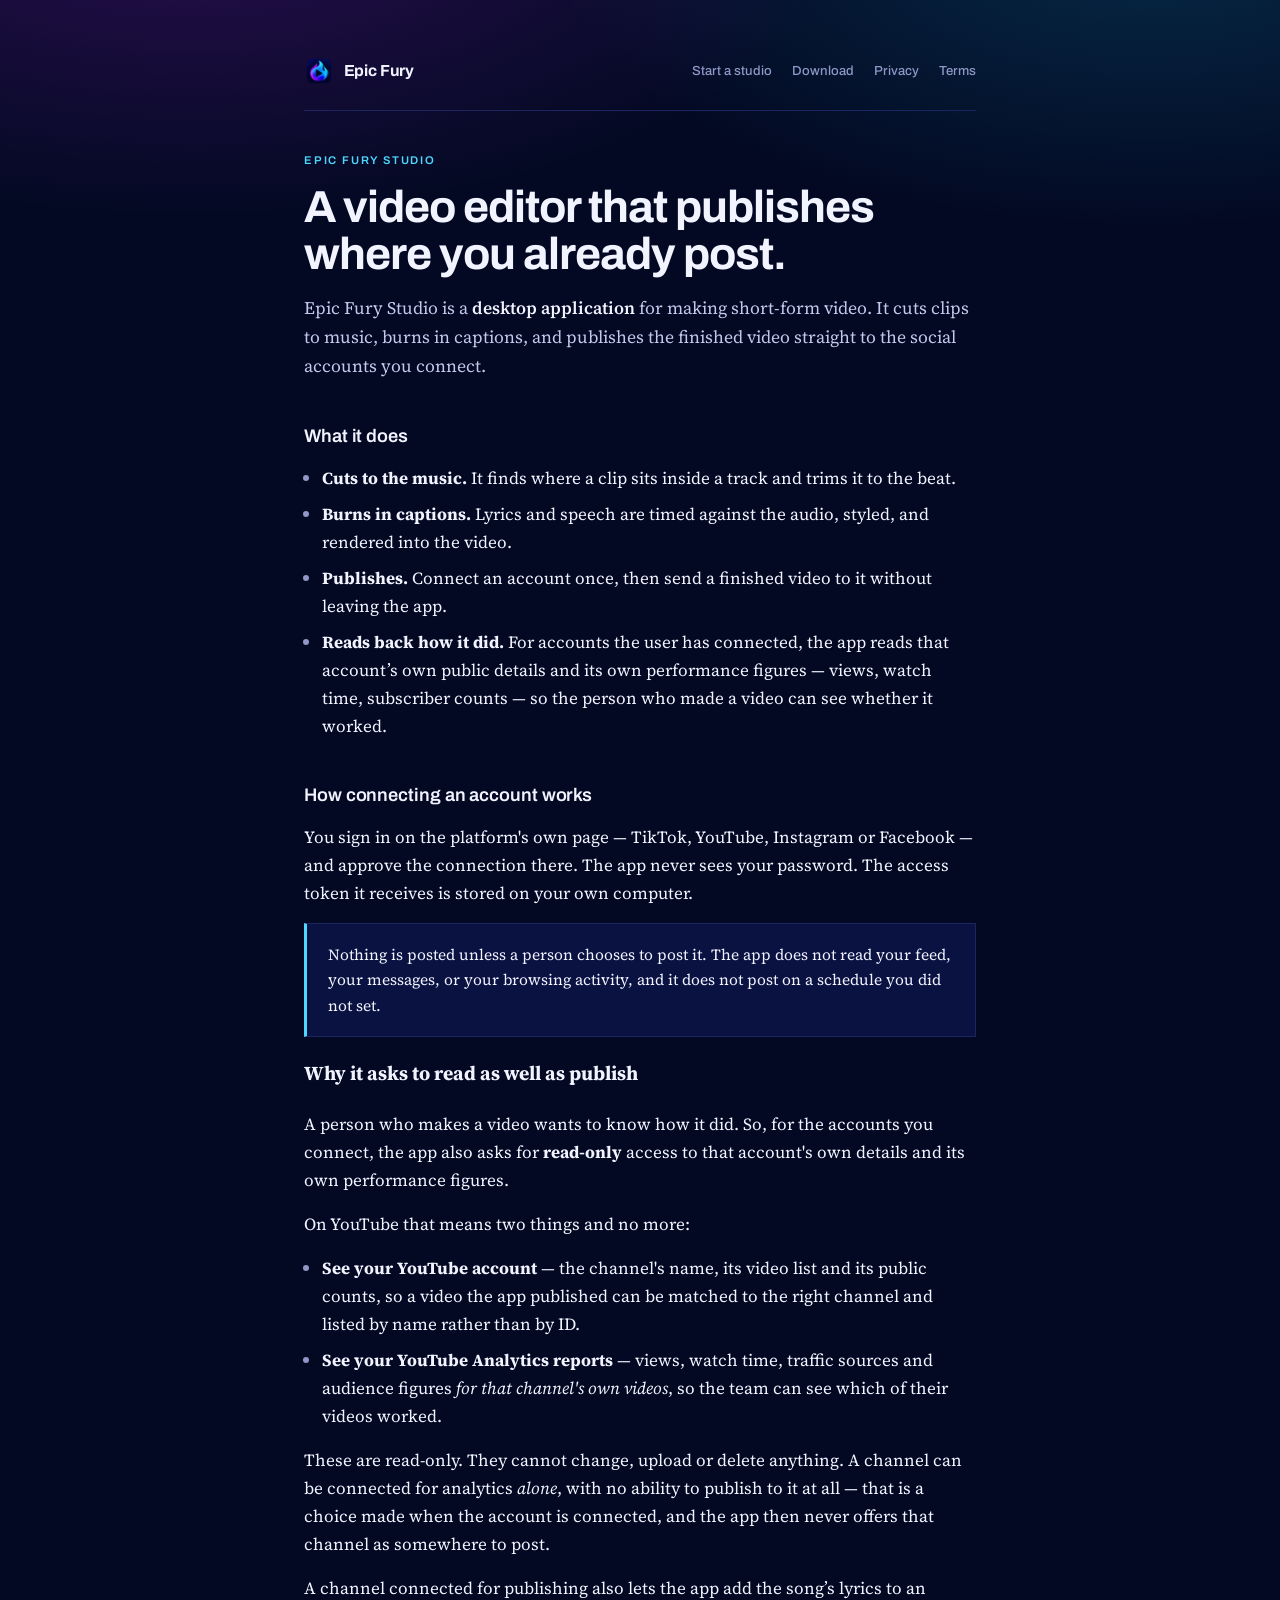
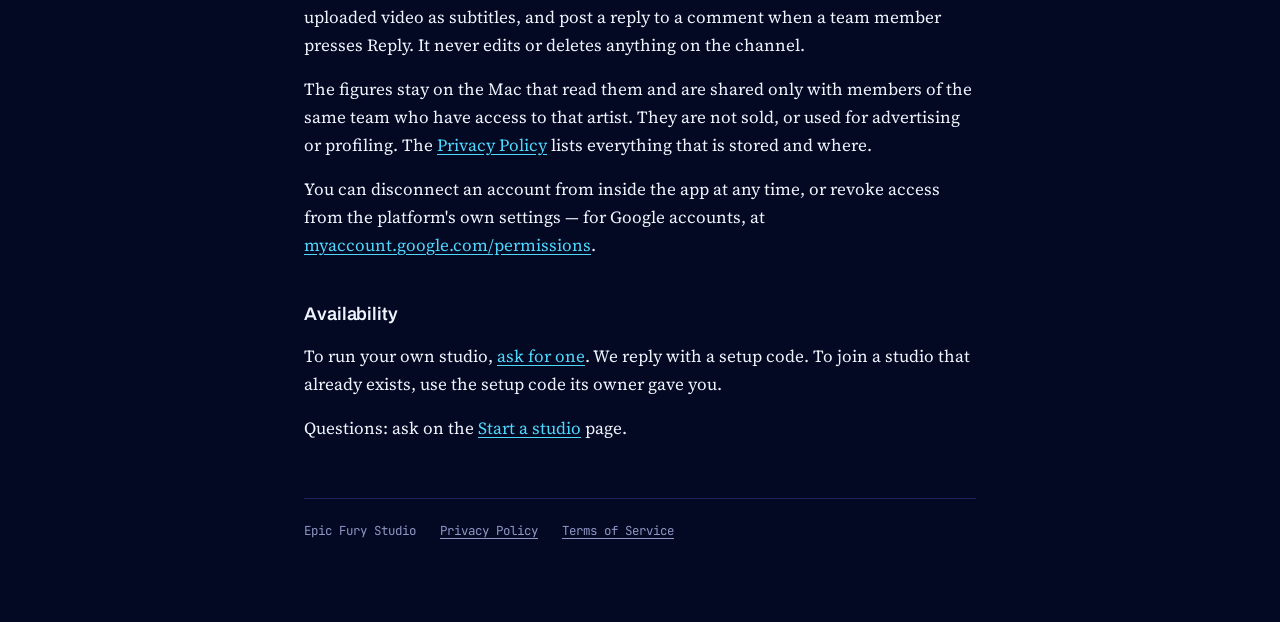
==== index.html @ 5c364dae "Merge remote-tracking branch 'origin/site-onestory' into yt-forcessl" ====
<!doctype html>
<html lang="en">
<head>
<meta charset="utf-8">
<meta name="viewport" content="width=device-width, initial-scale=1">
<title>Epic Fury Studio</title>
<meta name="description" content="A desktop video editor for short-form clips, with publishing to — and performance figures from — your own connected social accounts.">
<link rel="preconnect" href="https://fonts.googleapis.com">
<link rel="preconnect" href="https://fonts.gstatic.com" crossorigin>
<link rel="stylesheet" href="https://fonts.googleapis.com/css2?family=Archivo:wght@500;600;700&family=Source+Serif+4:opsz,wght@8..60,400;8..60,600&family=JetBrains+Mono:wght@400;500&display=swap">
<link rel="stylesheet" href="/site.css">
<link rel="icon" href="/icon.png">
</head>
<body>
<div class="wrap">

  <div class="topbar">
    <a class="mark" href="/">
      <img src="/icon-128.png" alt="">
      <b>Epic Fury</b>
    </a>
    <nav>
      <a href="/signup">Start a studio</a>
      <a href="/download">Download</a>
      <a href="/privacy">Privacy</a>
      <a href="/terms">Terms</a>
    </nav>
  </div>

  <p class="eyebrow">Epic Fury Studio</p>
  <h1>A video editor that publishes where you already post.</h1>
  <p class="lede">Epic Fury Studio is a <strong>desktop application</strong> for making short-form video. It cuts clips to music, burns in captions, and publishes the finished video straight to the social accounts you connect.</p>

  <section>
    <h2>What it does</h2>
    <ul>
      <li><strong>Cuts to the music.</strong> It finds where a clip sits inside a track and trims it to the beat.</li>
      <li><strong>Burns in captions.</strong> Lyrics and speech are timed against the audio, styled, and rendered into the video.</li>
      <li><strong>Publishes.</strong> Connect an account once, then send a finished video to it without leaving the app.</li>
      <li><strong>Reads back how it did.</strong> For accounts the user has connected, the app reads that account&rsquo;s own public details and its own performance figures — views, watch time, subscriber counts — so the person who made a video can see whether it worked.</li>
    </ul>
  </section>

  <section>
    <h2>How connecting an account works</h2>
    <p>You sign in on the platform's own page — TikTok, YouTube, Instagram or Facebook — and approve the connection there. The app never sees your password. The access token it receives is stored on your own computer.</p>
    <div class="callout">
      <p>Nothing is posted unless a person chooses to post it. The app does not read your feed, your messages, or your browsing activity, and it does not post on a schedule you did not set.</p>
    </div>

    <h3>Why it asks to read as well as publish</h3>
    <p>A person who makes a video wants to know how it did. So, for the accounts you connect, the app also asks for <strong>read-only</strong> access to that account's own details and its own performance figures.</p>
    <p>On YouTube that means two things and no more:</p>
    <ul>
      <li><strong>See your YouTube account</strong> — the channel's name, its video list and its public counts, so a video the app published can be matched to the right channel and listed by name rather than by ID.</li>
      <li><strong>See your YouTube Analytics reports</strong> — views, watch time, traffic sources and audience figures <em>for that channel's own videos</em>, so the team can see which of their videos worked.</li>
    </ul>
    <p>These are read-only. They cannot change, upload or delete anything. A channel can be connected for analytics <em>alone</em>, with no ability to publish to it at all — that is a choice made when the account is connected, and the app then never offers that channel as somewhere to post.</p>
    <p>A channel connected for publishing also lets the app add the song&rsquo;s lyrics to an uploaded video as subtitles, and post a reply to a comment when a team member presses Reply. It never edits or deletes anything on the channel.</p>
    <p>The figures stay on the Mac that read them and are shared only with members of the same team who have access to that artist. They are not sold, or used for advertising or profiling. The <a href="/privacy">Privacy Policy</a> lists everything that is stored and where.</p>

    <p>You can disconnect an account from inside the app at any time, or revoke access from the platform's own settings — for Google accounts, at <a href="https://myaccount.google.com/permissions">myaccount.google.com/permissions</a>.</p>
  </section>

  <section>
    <h2>Availability</h2>
    <p>To run your own studio, <a href="/signup">ask for one</a>. We reply with a setup code. To join a studio that already exists, use the setup code its owner gave you.</p>
    <p>Questions: ask on the <a href="/signup#ask">Start a studio</a> page.</p>
  </section>

  <footer>
    <span>Epic Fury Studio</span>
    <a href="/privacy">Privacy Policy</a>
    <a href="/terms">Terms of Service</a>
  </footer>

</div>
</body>
</html>
---- site.css ----
:root {
  /* Epic Fury Studio: the flame icon's navy, with its magenta -> violet ->
     cyan glow as the one accent. One theme: the brand is a dark one. */
  color-scheme: dark;
  --ink:      #f1f3ff;
  --ink-soft: #c3c9ec;
  --slate:    #8f97c6;
  --rule:     #1c2560;
  --paper:    #030923;
  --card:     #0a1242;
  --blue:     #4fd8fd;          /* links and small accents: the flame's cyan */
  --blue-dim: #101a52;
  --magenta:  #c026fb;
  --violet:   #5b0cfb;
  --cyan:     #18d3fc;
  --fury:     linear-gradient(100deg, #c026fb 0%, #6a12fb 38%, #2a4ff6 68%, #18b8fc 100%);
  --display: "Archivo", "Helvetica Neue", Arial, sans-serif;
  --body: "Source Serif 4", Georgia, "Times New Roman", serif;
  --mono: "JetBrains Mono", ui-monospace, "SF Mono", Menlo, monospace;
}

* { box-sizing: border-box; }
html { -webkit-text-size-adjust: 100%; }
body {
  margin: 0;
  background:
    radial-gradient(60rem 28rem at 15% -6rem, rgba(192, 38, 251, .20), transparent 70%),
    radial-gradient(54rem 26rem at 90% -4rem, rgba(24, 211, 252, .16), transparent 70%),
    var(--paper);
  background-repeat: no-repeat;
  color: var(--ink);
  font-family: var(--body);
  font-size: 17px;
  line-height: 1.65;
  -webkit-font-smoothing: antialiased;
}

.wrap {
  max-width: 46rem;
  margin: 0 auto;
  padding: clamp(2rem, 5vw, 3.5rem) clamp(1.25rem, 5vw, 2rem) 5rem;
}

/* ---- site chrome ---- */
.topbar {
  display: flex;
  align-items: center;
  gap: .75rem;
  padding-bottom: 1.5rem;
  margin-bottom: 2.5rem;
  border-bottom: 1px solid var(--rule);
  flex-wrap: wrap;
}
.mark { display: flex; align-items: center; gap: .6rem; text-decoration: none; color: var(--ink); }
.mark img { display: block; width: 30px; height: 30px; }
.mark b {
  font-family: var(--display);
  font-weight: 700;
  font-size: 1rem;
  letter-spacing: -.01em;
}
.topbar nav { margin-left: auto; display: flex; gap: 1.25rem; }
.topbar nav a {
  font-family: var(--display);
  font-size: .82rem;
  font-weight: 500;
  color: var(--slate);
  text-decoration: none;
}
.topbar nav a:hover, .topbar nav a[aria-current="page"] { color: var(--blue); }

/* ---- headings ---- */
.eyebrow {
  font-family: var(--display);
  font-size: .7rem;
  font-weight: 600;
  letter-spacing: .16em;
  text-transform: uppercase;
  color: var(--blue);
  margin: 0 0 .9rem;
}
h1 {
  font-family: var(--display);
  font-weight: 700;
  font-size: clamp(1.9rem, 5.5vw, 2.8rem);
  line-height: 1.05;
  letter-spacing: -.022em;
  text-wrap: balance;
  margin: 0 0 1rem;
}
.meta {
  font-family: var(--mono);
  font-size: .78rem;
  color: var(--slate);
  display: flex;
  flex-wrap: wrap;
  gap: .4rem 1.5rem;
  margin: 0;
}
.lede { font-size: 1.1rem; color: var(--ink-soft); margin: 0 0 2.5rem; }
.lede strong { color: var(--ink); font-weight: 600; }

.doc-head { border-bottom: 2px solid var(--rule); padding-bottom: 1.6rem; margin-bottom: 2.5rem; }

section { margin-bottom: 2.5rem; }
h2 {
  font-family: var(--display);
  font-weight: 600;
  font-size: 1.14rem;
  letter-spacing: -.005em;
  margin: 0 0 .8rem;
  display: flex;
  gap: .75rem;
  align-items: baseline;
}
h2 .num { font-family: var(--mono); font-size: .8rem; font-weight: 500; color: var(--blue); flex: none; }
p { margin: 0 0 1rem; }
p:last-child { margin-bottom: 0; }
ul { margin: 0 0 1rem; padding-left: 1.1rem; }
li { margin-bottom: .5rem; }
li::marker { color: var(--slate); }
a { color: var(--blue); text-underline-offset: 3px; }
a:focus-visible { outline: 2px solid var(--blue); outline-offset: 3px; border-radius: 2px; }

.callout {
  background: var(--card);
  border: 1px solid var(--rule);
  border-left: 3px solid var(--blue);
  padding: 1.1rem 1.3rem;
  margin: 0 0 1rem;
  font-size: .97rem;
}
.callout p:last-child { margin-bottom: 0; }

.tablewrap { overflow-x: auto; margin: 0 0 1rem; border: 1px solid var(--rule); background: var(--card); }
table { border-collapse: collapse; width: 100%; min-width: 33rem; font-size: .9rem; }
th, td { text-align: left; padding: .7rem .9rem; border-bottom: 1px solid var(--rule); vertical-align: top; }
th {
  font-family: var(--display);
  font-weight: 600;
  font-size: .72rem;
  letter-spacing: .09em;
  text-transform: uppercase;
  color: var(--slate);
  white-space: nowrap;
}
tr:last-child td { border-bottom: none; }
td:first-child { font-family: var(--mono); font-size: .82rem; white-space: nowrap; color: var(--ink-soft); }

footer {
  margin-top: 3.5rem;
  padding-top: 1.4rem;
  border-top: 1px solid var(--rule);
  font-family: var(--mono);
  font-size: .78rem;
  color: var(--slate);
  display: flex;
  flex-wrap: wrap;
  gap: .5rem 1.5rem;
}
footer a { color: var(--slate); }
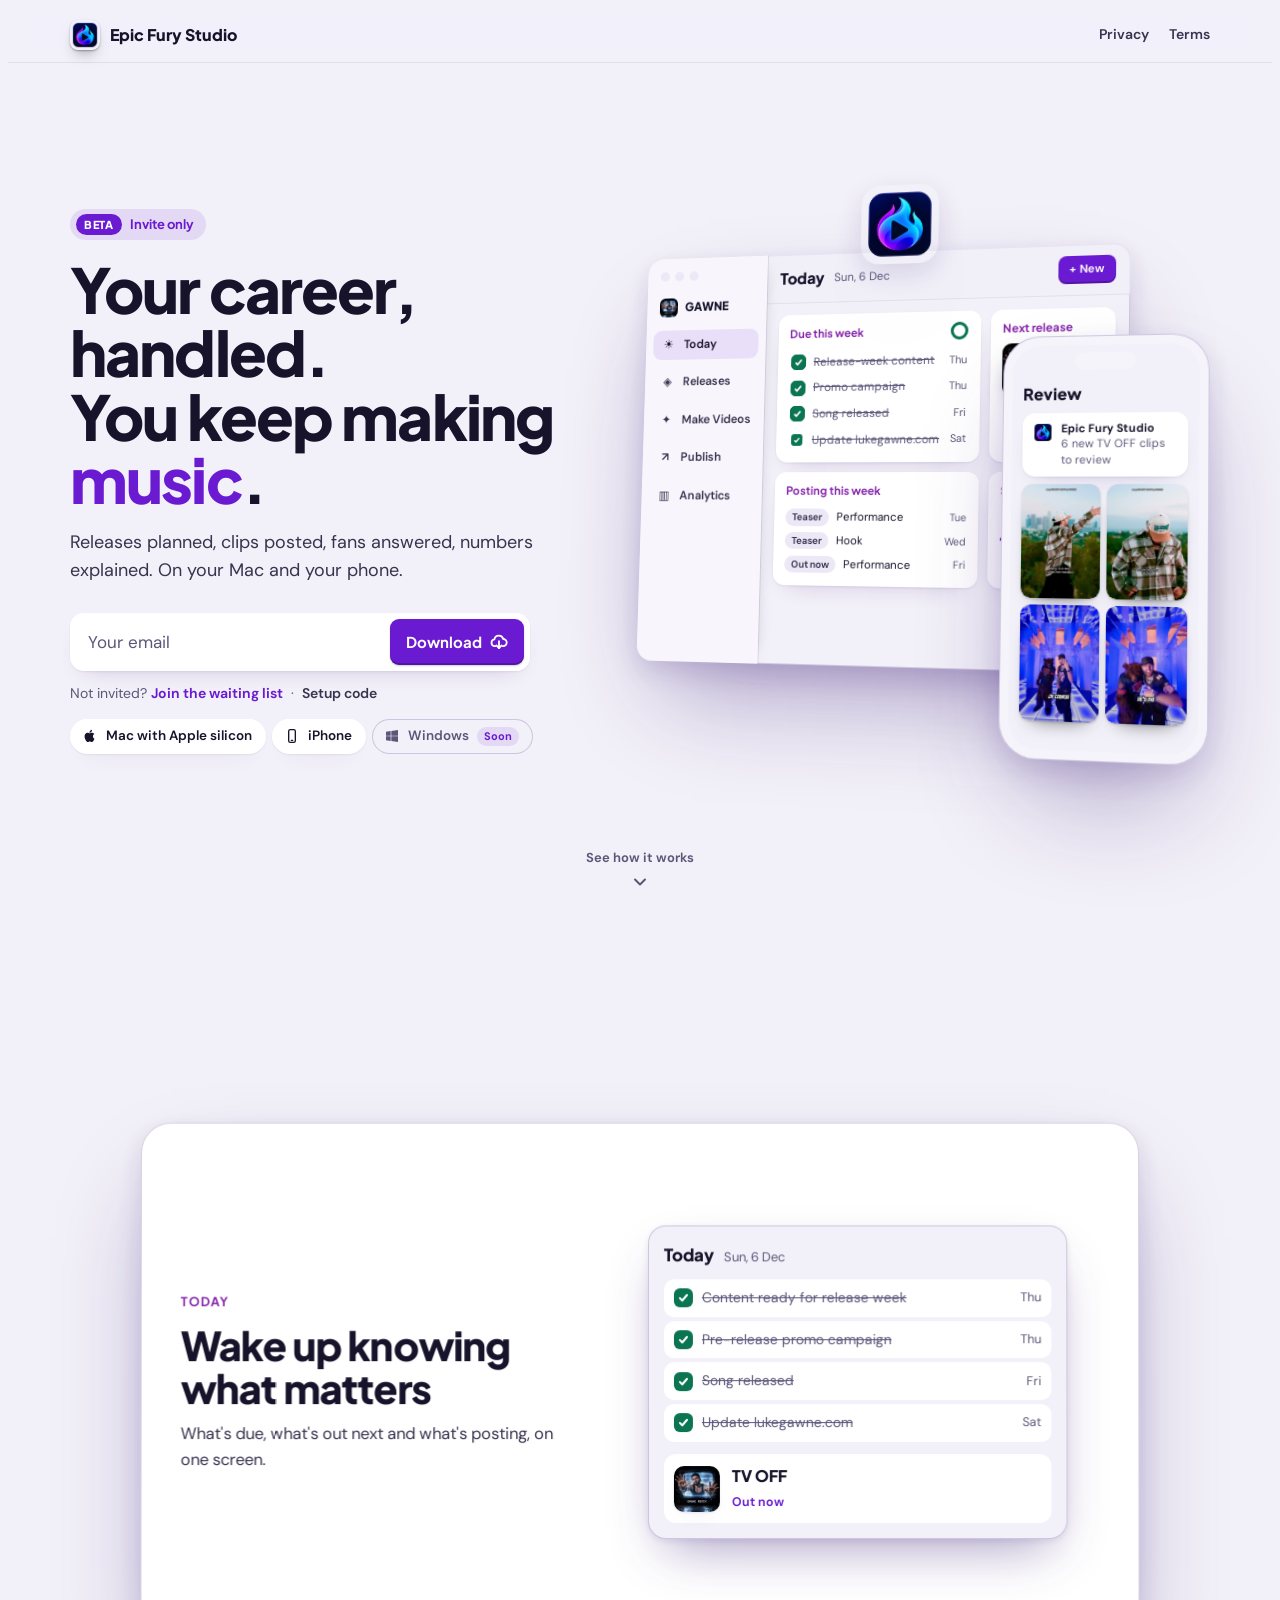
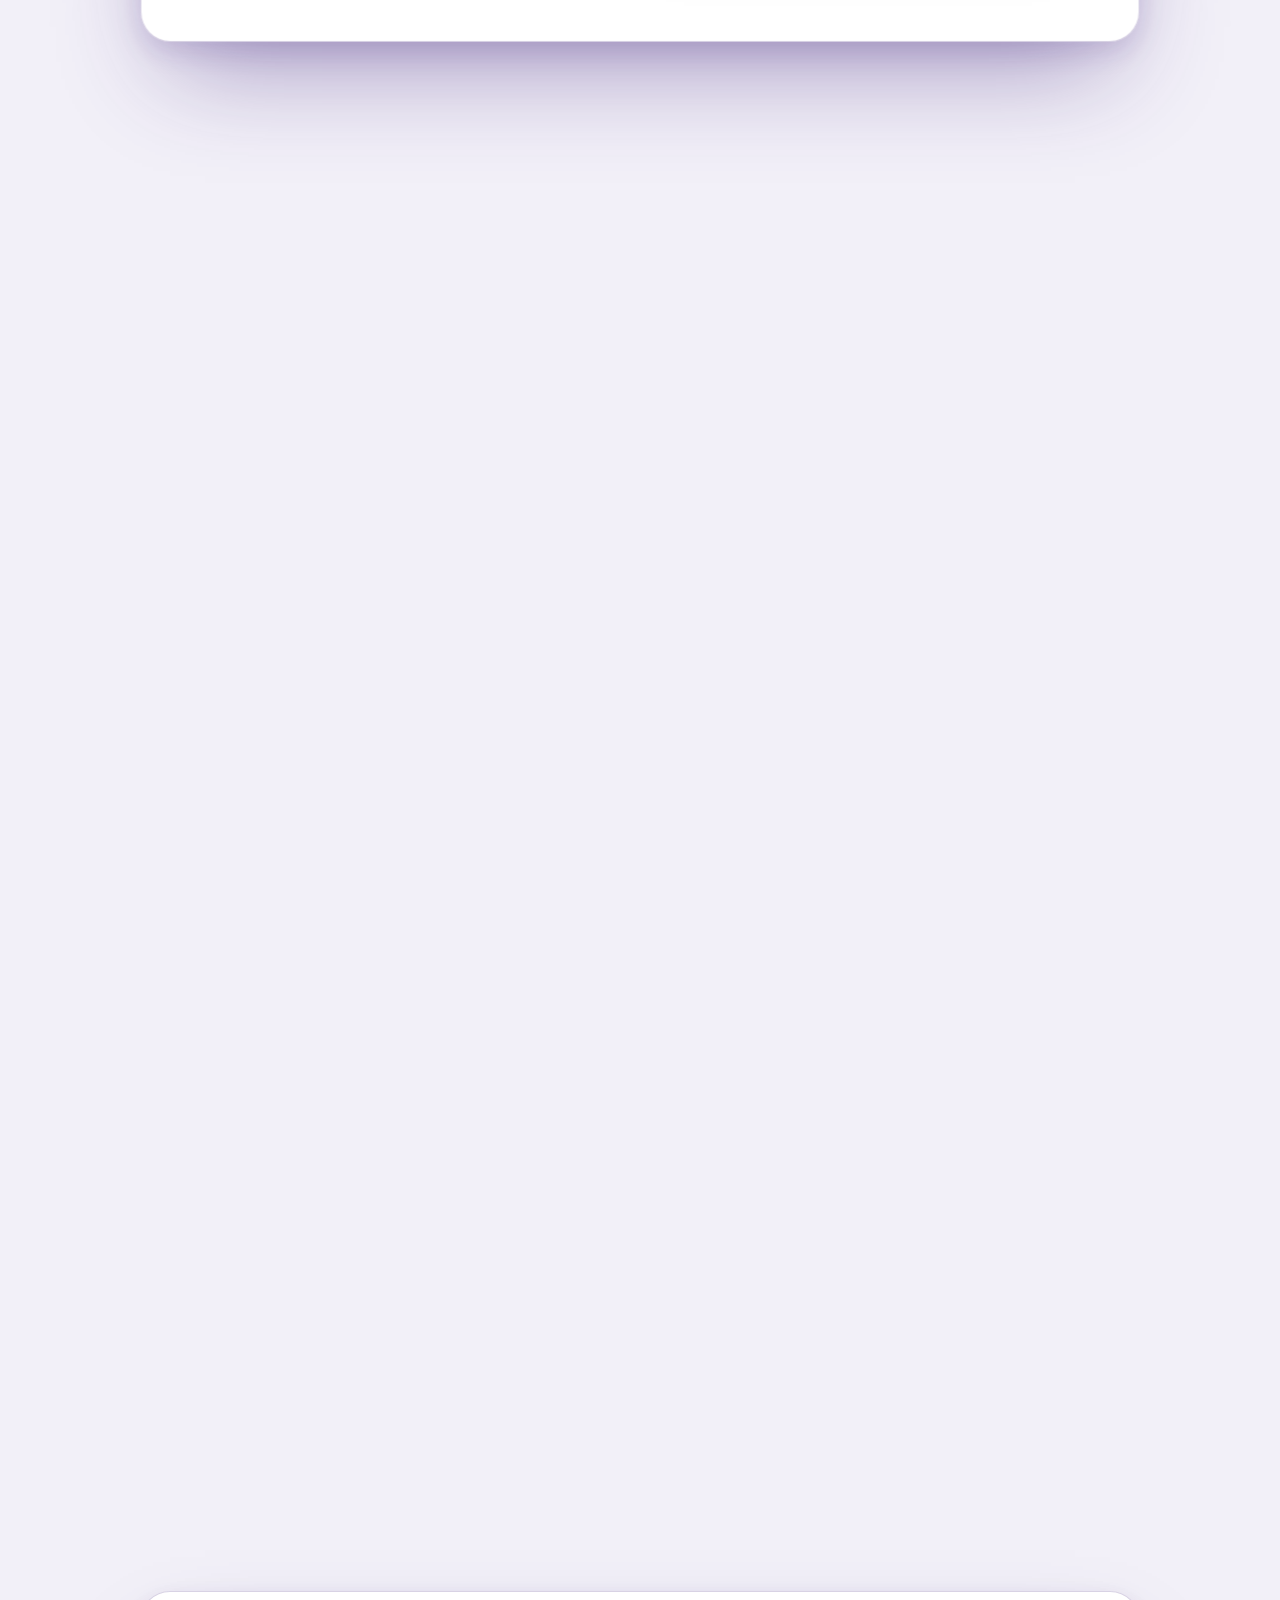
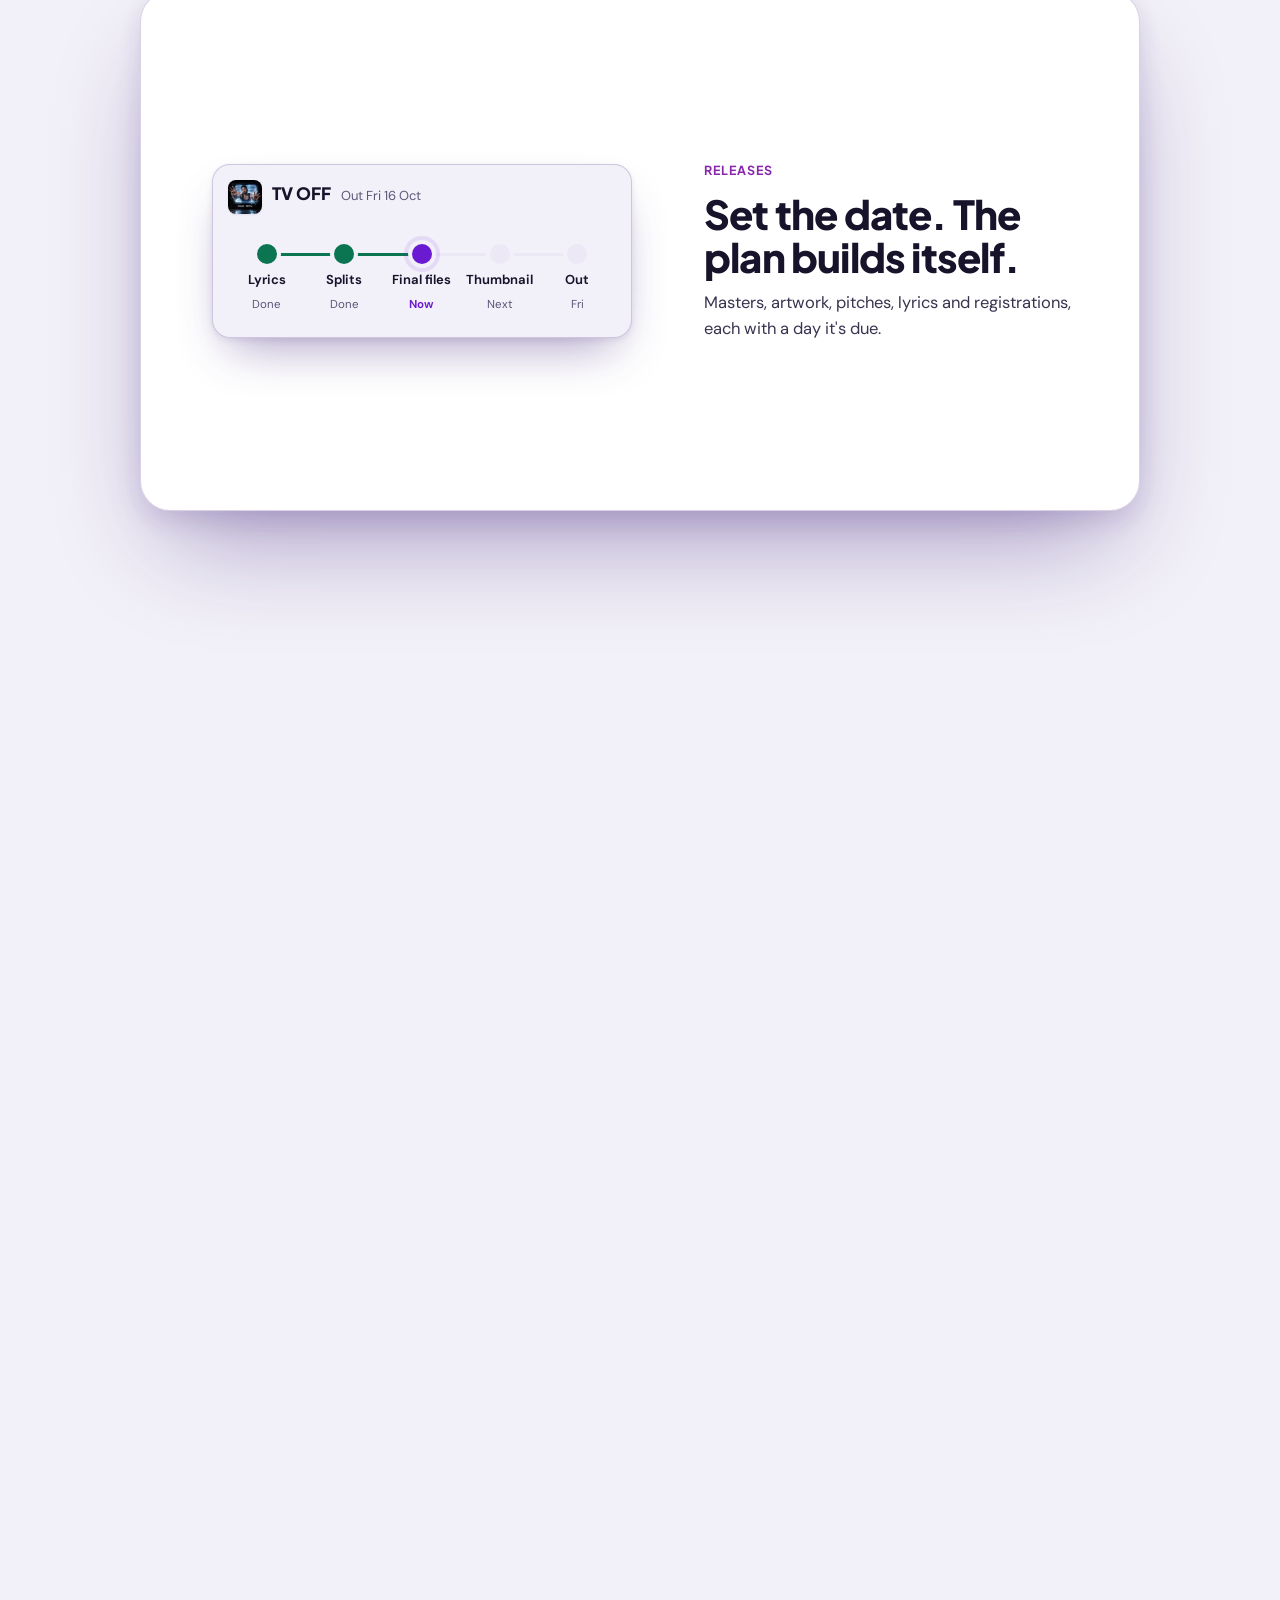
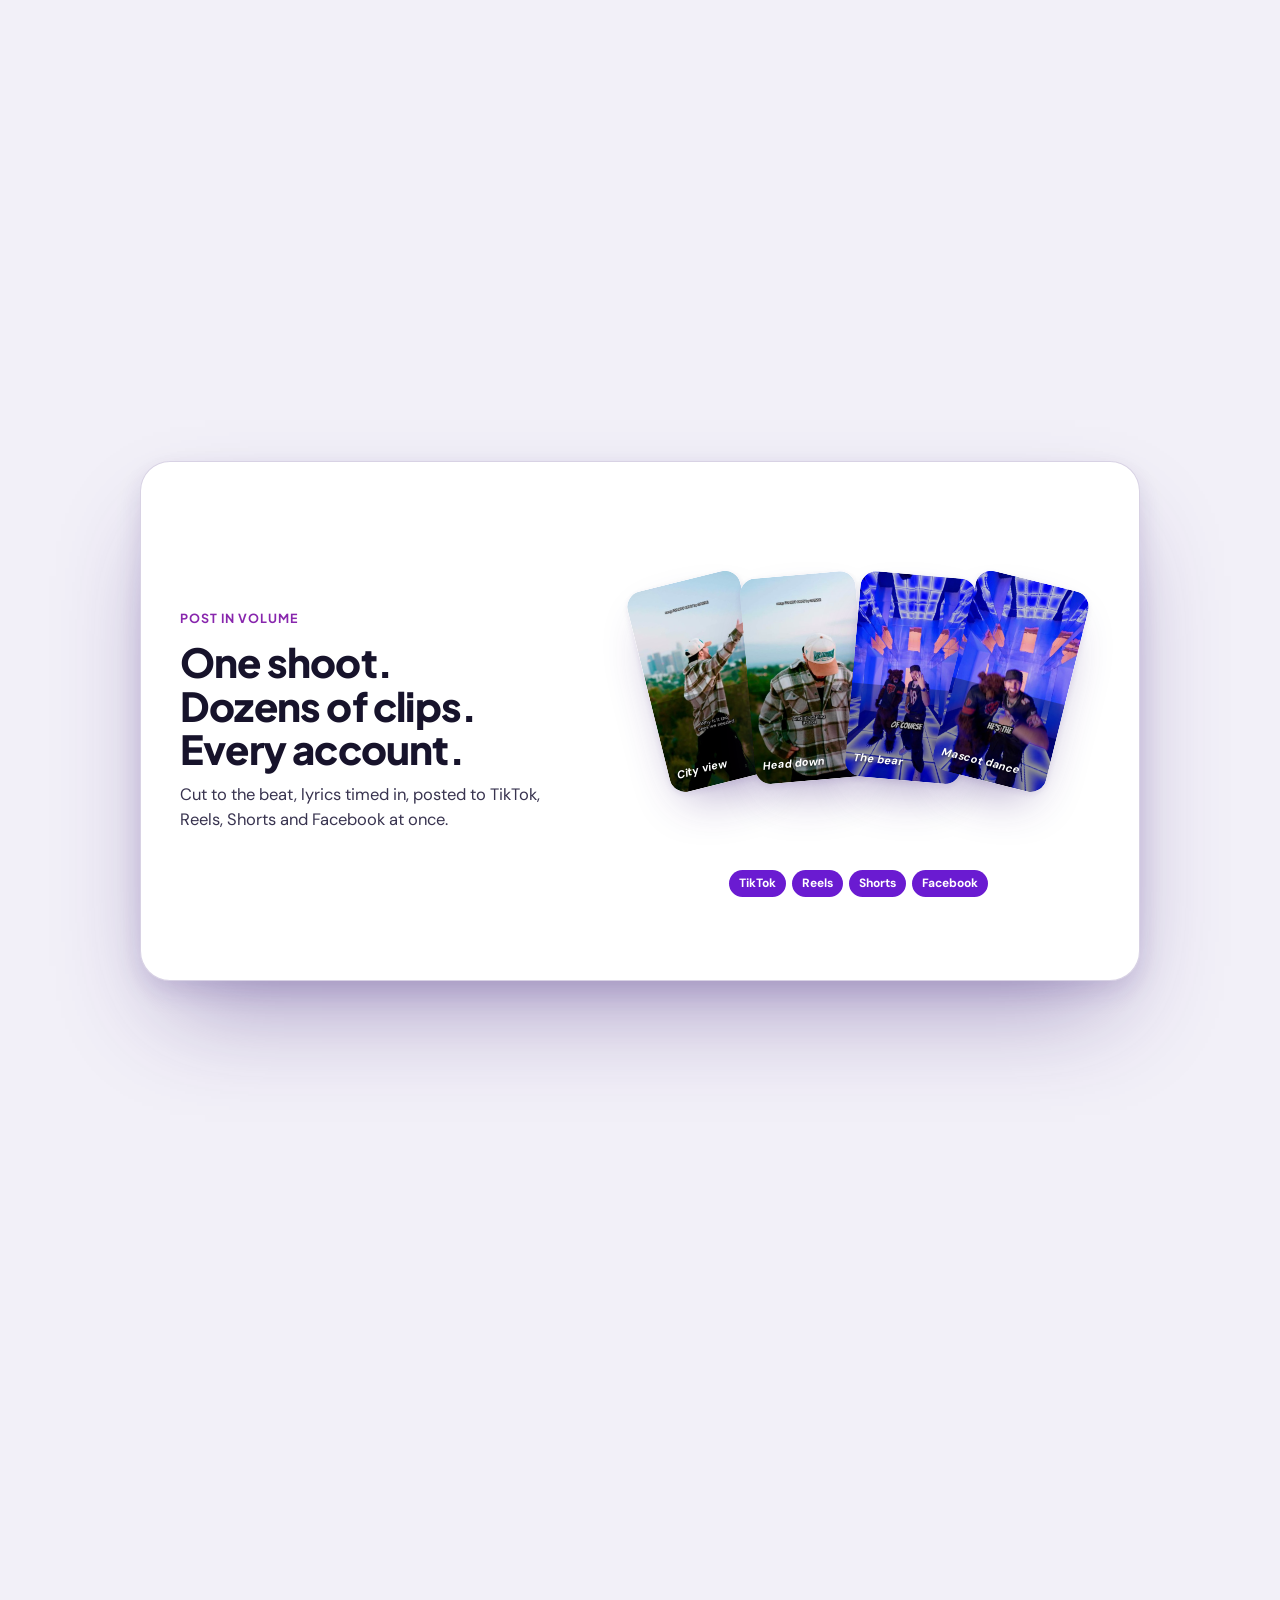
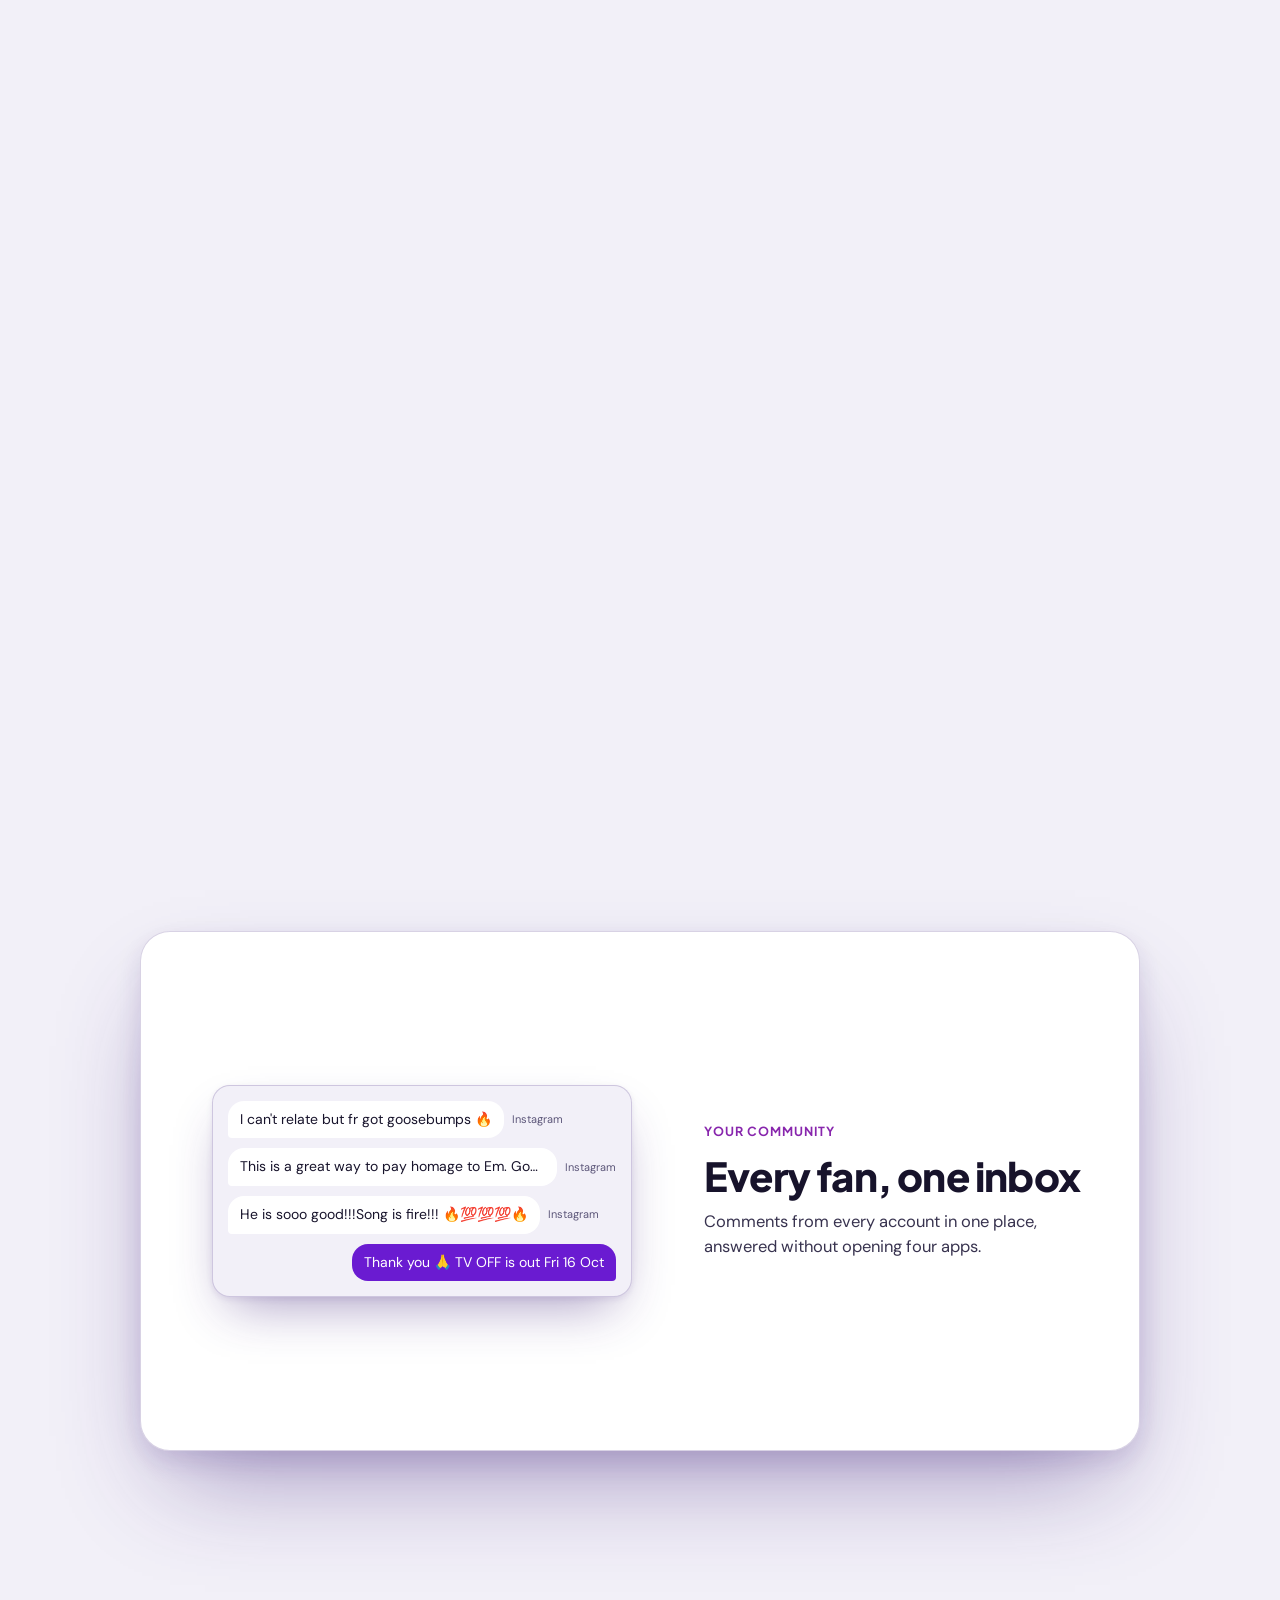
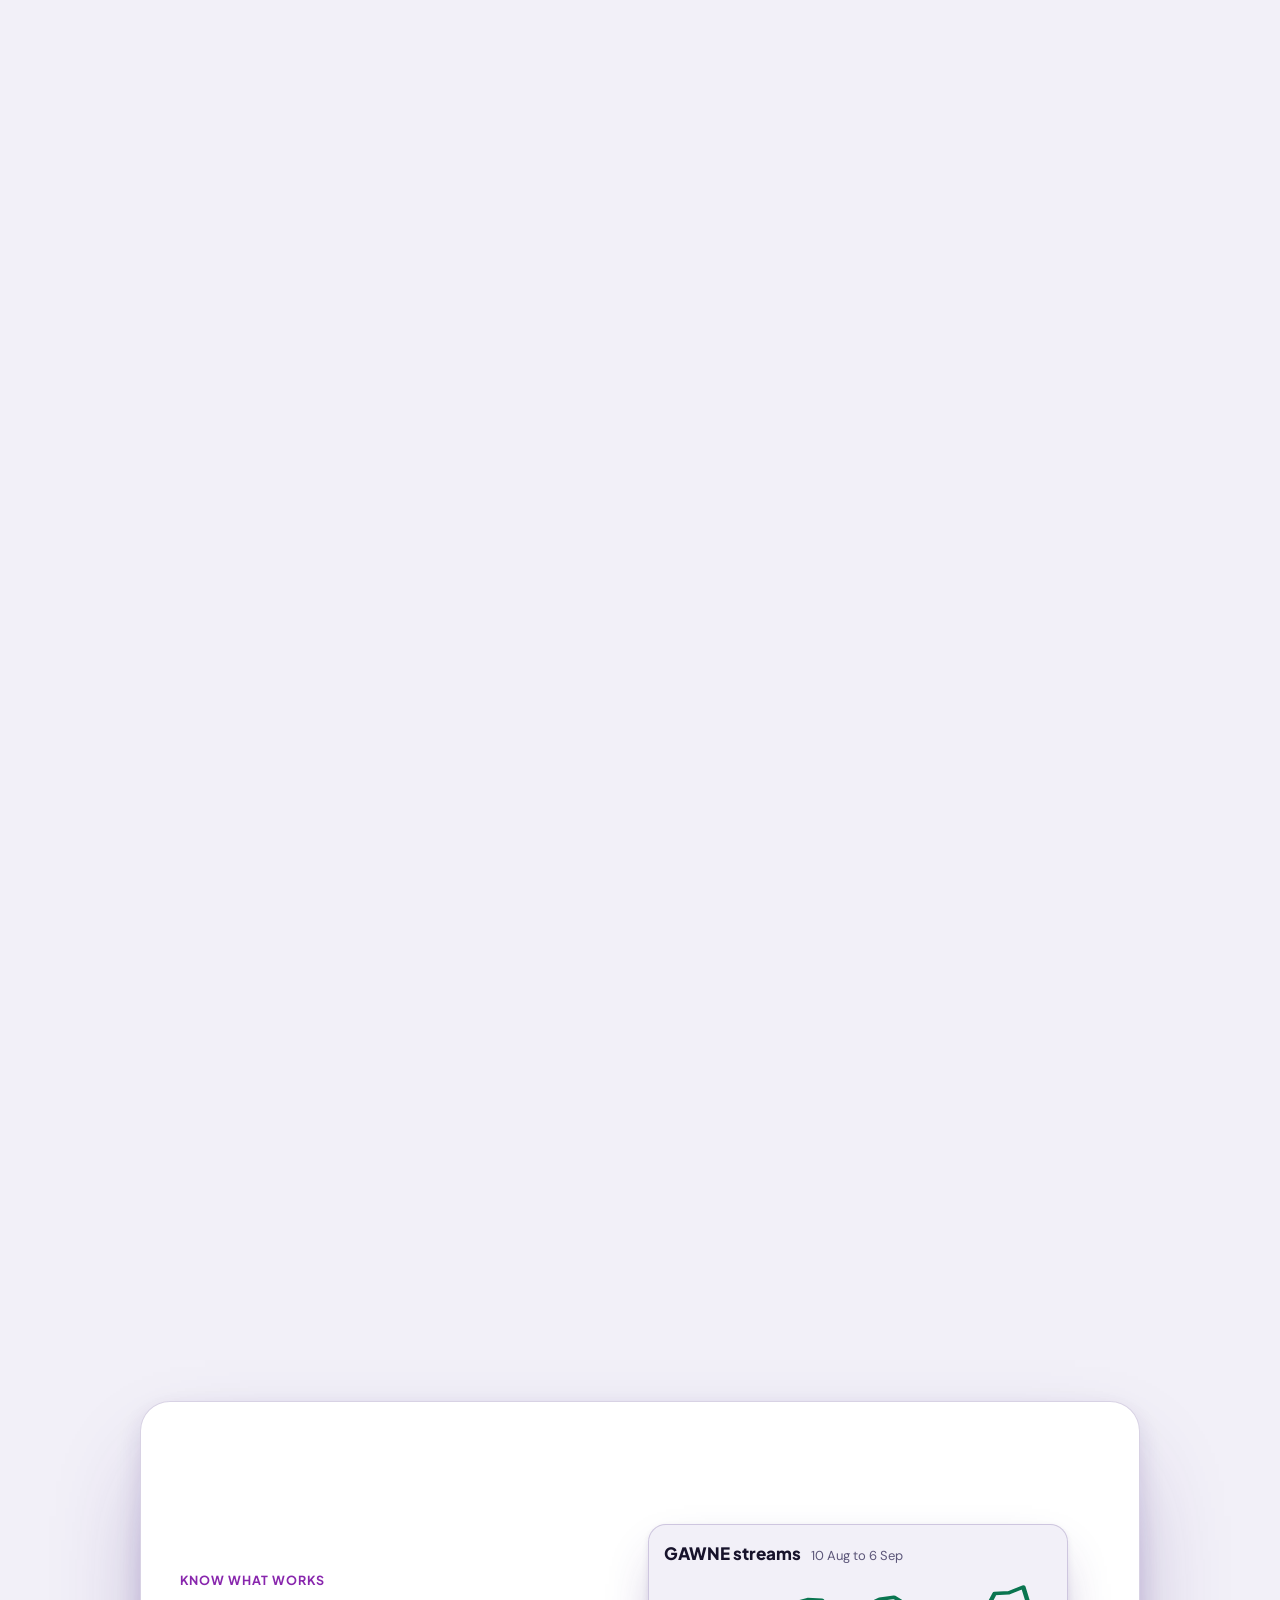
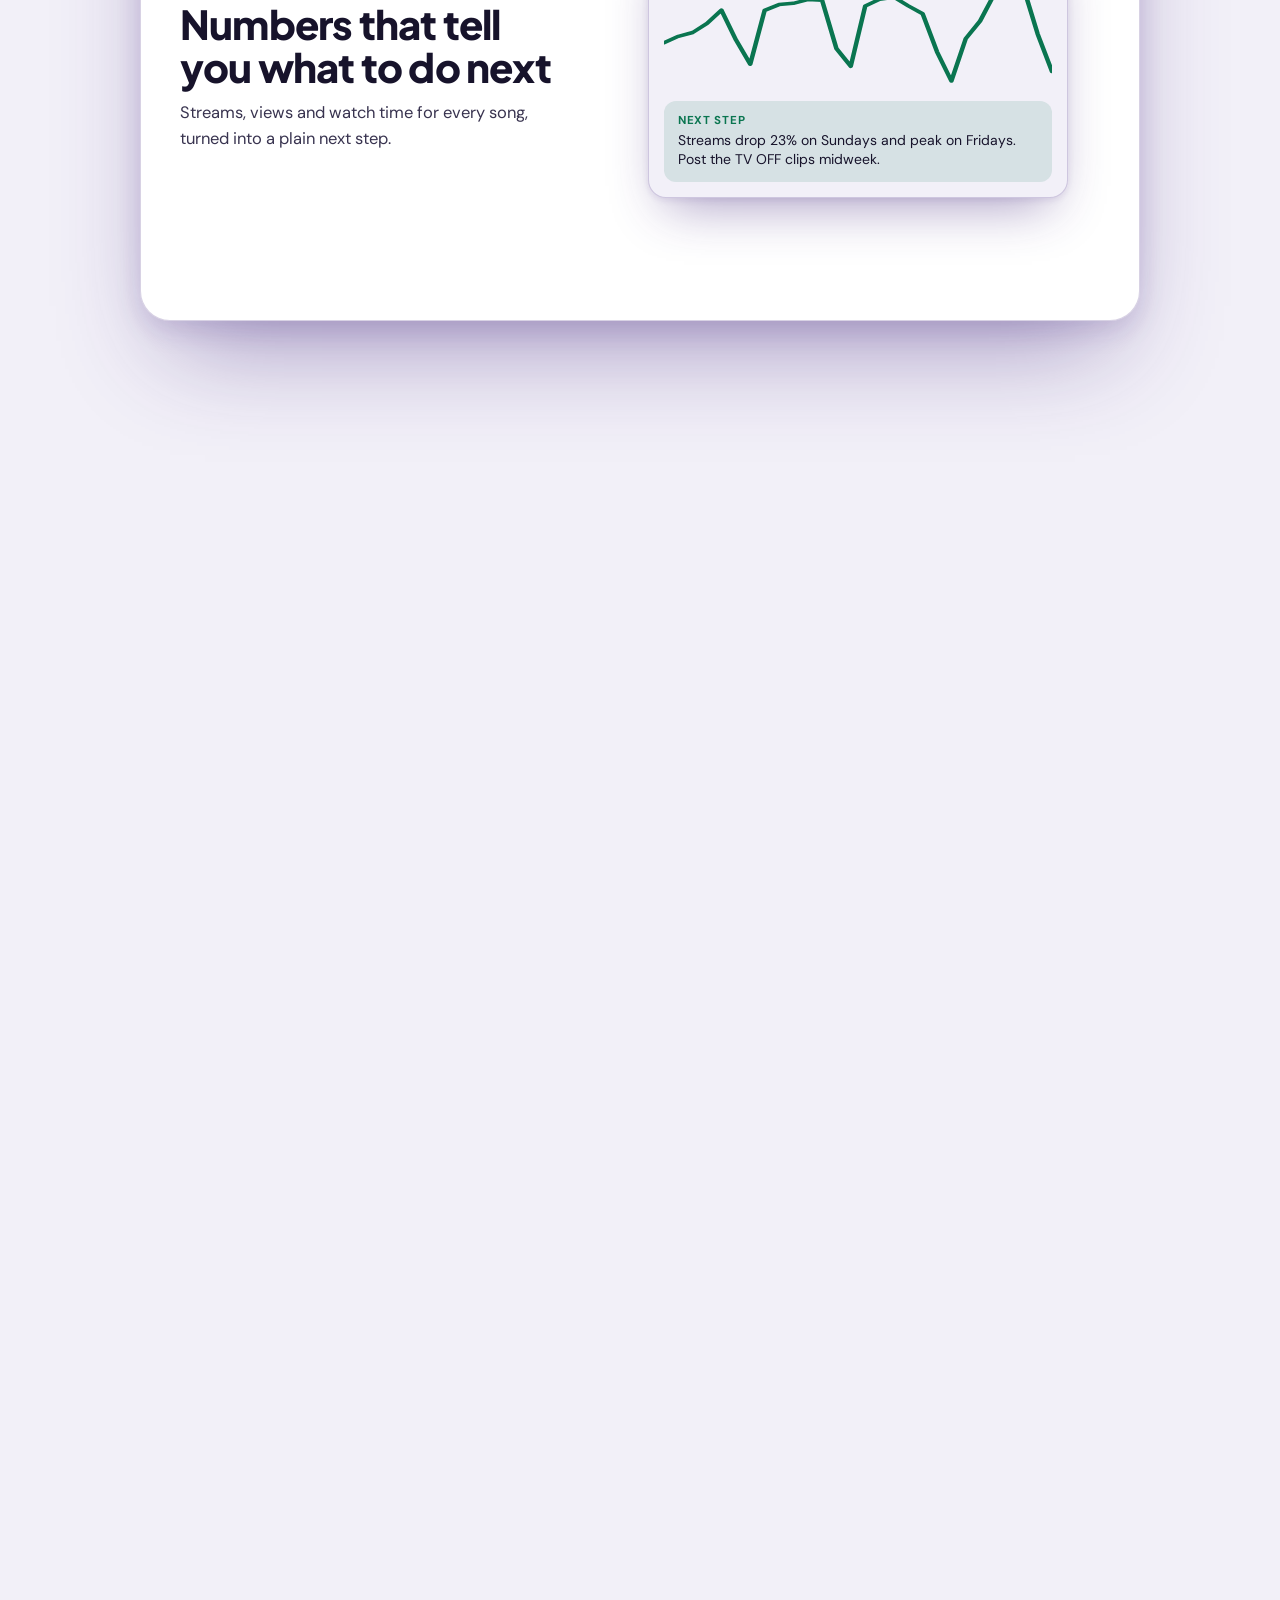
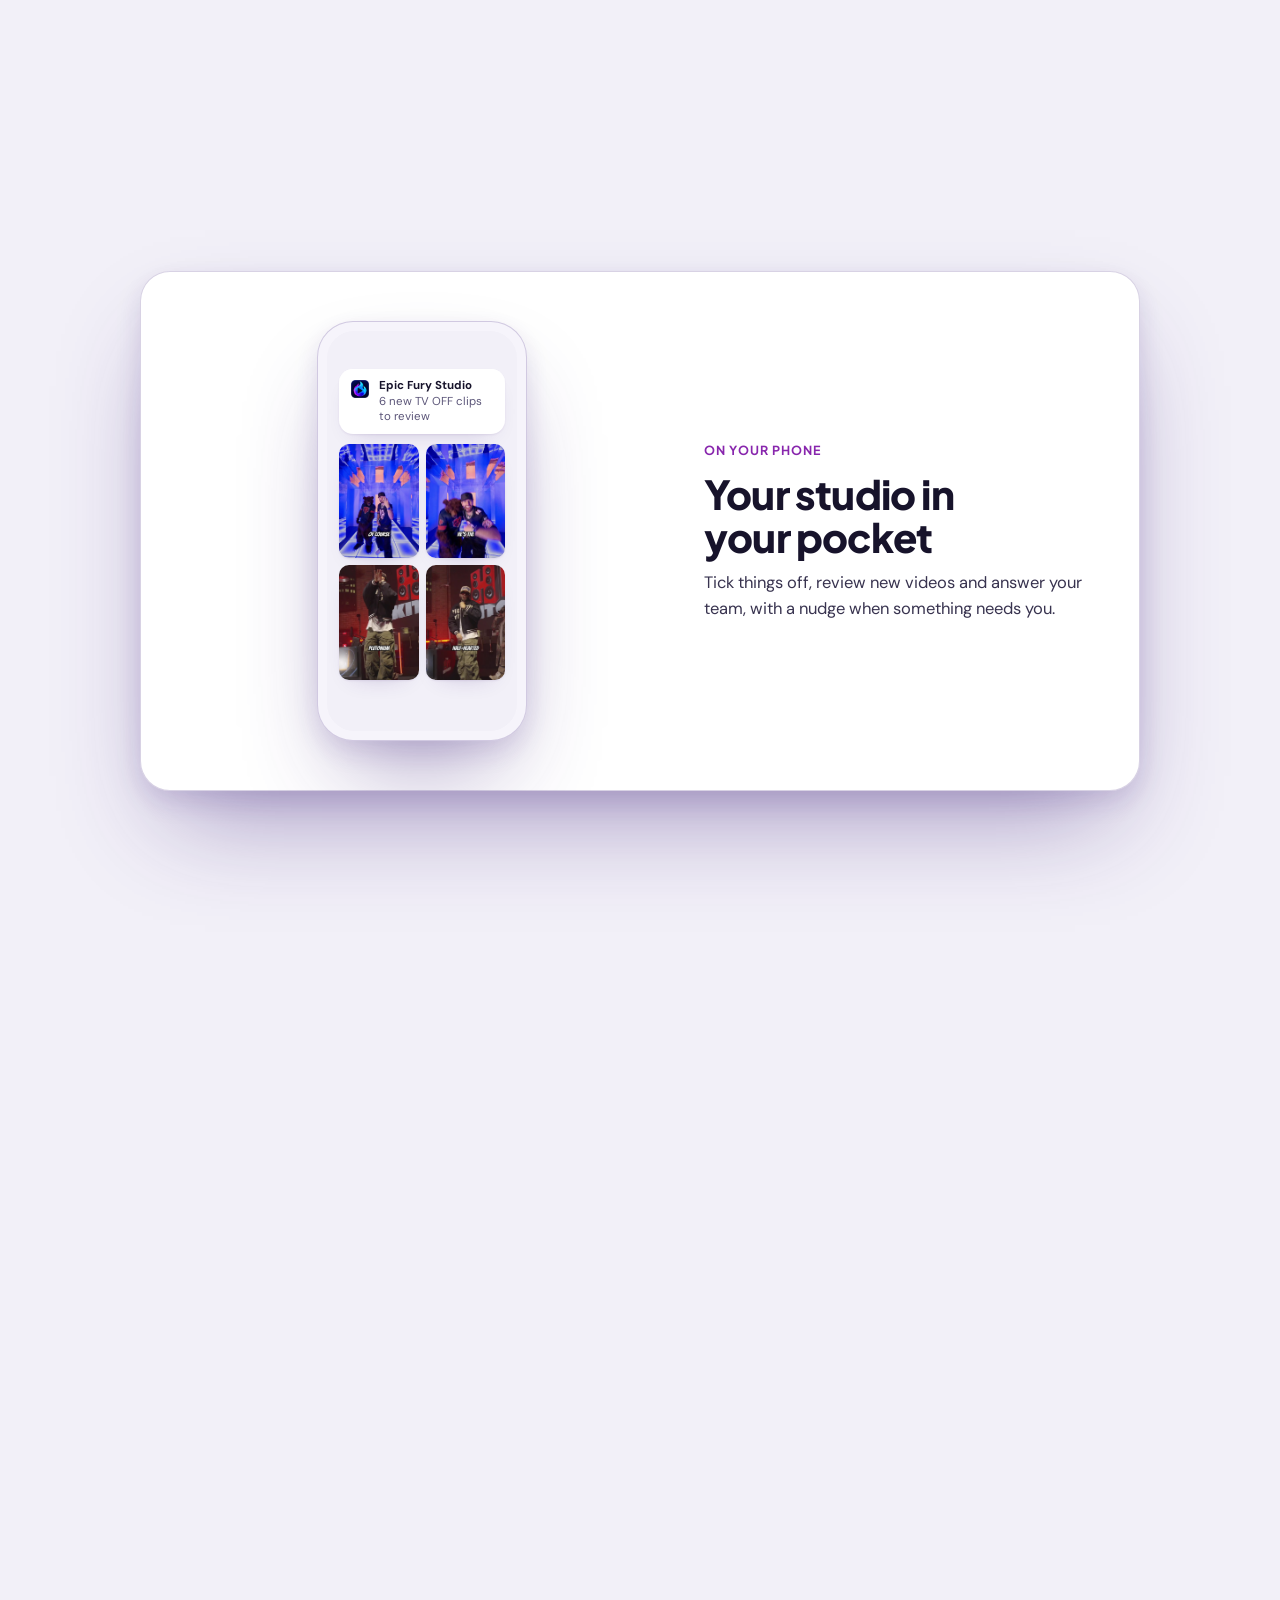
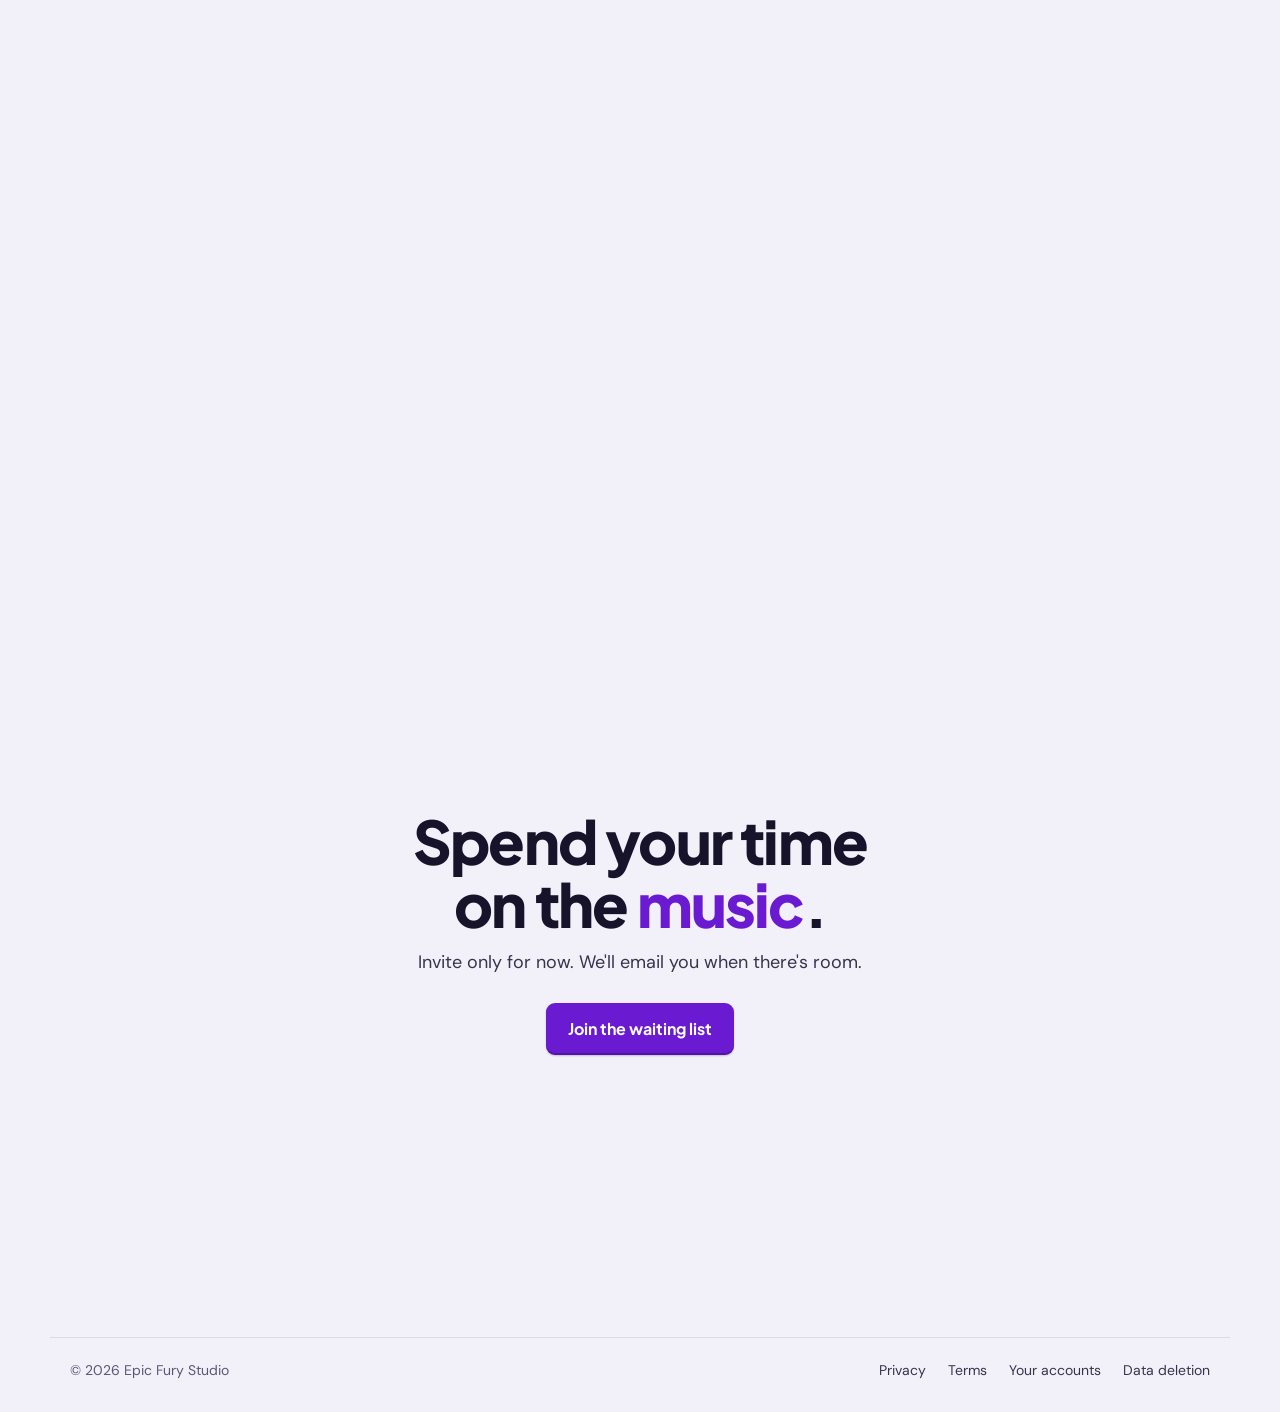
==== commit 1f35b63f: "Site: new design on every page, email download, waiting list" ====
--- a/index.html
+++ b/index.html
@@ -2,78 +2,229 @@
 <html lang="en">
 <head>
 <meta charset="utf-8">
-<meta name="viewport" content="width=device-width, initial-scale=1">
+<meta name="viewport" content="width=device-width,initial-scale=1,viewport-fit=cover">
 <title>Epic Fury Studio</title>
-<meta name="description" content="A desktop video editor for short-form clips, with publishing to — and performance figures from — your own connected social accounts.">
+<meta name="description" content="Releases planned, clips posted, fans answered and the numbers explained. Epic Fury Studio for Mac and iPhone.">
+<meta name="theme-color" content="#0a0e1c">
 <link rel="preconnect" href="https://fonts.googleapis.com">
 <link rel="preconnect" href="https://fonts.gstatic.com" crossorigin>
-<link rel="stylesheet" href="https://fonts.googleapis.com/css2?family=Archivo:wght@500;600;700&family=Source+Serif+4:opsz,wght@8..60,400;8..60,600&family=JetBrains+Mono:wght@400;500&display=swap">
-<link rel="stylesheet" href="/site.css">
+<link rel="stylesheet" href="https://fonts.googleapis.com/css2?family=DM+Sans:opsz,wght@9..40,400;9..40,500;9..40,600;9..40,700&family=Plus+Jakarta+Sans:wght@600;700;800&display=swap">
+<link rel="stylesheet" href="/home.css">
 <link rel="icon" href="/icon.png">
 </head>
 <body>
-<div class="wrap">
-
-  <div class="topbar">
-    <a class="mark" href="/">
-      <img src="/icon-128.png" alt="">
-      <b>Epic Fury</b>
-    </a>
-    <nav>
-      <a href="/signup">Start a studio</a>
-      <a href="/download">Download</a>
-      <a href="/privacy">Privacy</a>
-      <a href="/terms">Terms</a>
-    </nav>
+<header class="bar">
+  <div class="bar-in">
+    <a class="mark" href="/"><img src="/icon-128.png" alt="">Epic Fury Studio</a>
+    <nav><a href="/privacy">Privacy</a><a href="/terms">Terms</a></nav>
   </div>
-
-  <p class="eyebrow">Epic Fury Studio</p>
-  <h1>A video editor that publishes where you already post.</h1>
-  <p class="lede">Epic Fury Studio is a <strong>desktop application</strong> for making short-form video. It cuts clips to music, burns in captions, and publishes the finished video straight to the social accounts you connect.</p>
-
-  <section>
-    <h2>What it does</h2>
-    <ul>
-      <li><strong>Cuts to the music.</strong> It finds where a clip sits inside a track and trims it to the beat.</li>
-      <li><strong>Burns in captions.</strong> Lyrics and speech are timed against the audio, styled, and rendered into the video.</li>
-      <li><strong>Publishes.</strong> Connect an account once, then send a finished video to it without leaving the app.</li>
-      <li><strong>Reads back how it did.</strong> For accounts the user has connected, the app reads that account&rsquo;s own public details and its own performance figures — views, watch time, subscriber counts — so the person who made a video can see whether it worked.</li>
-    </ul>
+</header>
+
+<main class="page" id="top">
+  <section class="hero">
+    <div class="hero-words" id="heroWords">
+      <span class="beta" tabindex="0"><b>Beta</b>Invite only<span class="say">Epic Fury Studio is in beta. Only invited studios can download it for now.</span></span>
+      <h1>Your career, handled.<br>You keep making <em>music</em>.</h1>
+      <p class="lede">Releases planned, clips posted, fans answered, numbers explained. On your Mac and your phone.</p>
+      <div class="get" id="get">
+        <form class="field" id="form" novalidate>
+          <input id="email" type="email" inputmode="email" autocomplete="email" placeholder="Your email" aria-label="Your email" spellcheck="false">
+          <button class="go" id="go" type="submit" aria-label="Download">
+            <span id="goLabel">Download</span>
+            <svg viewBox="0 0 24 24" fill="none" stroke="currentColor" stroke-width="2.4" stroke-linecap="round" stroke-linejoin="round" aria-hidden="true"><path d="M7 17.5H6.5a4.5 4.5 0 0 1-.6-8.96A6 6 0 0 1 17.6 8a4 4 0 0 1-.1 9.5H17"/><path d="M12 11v9"/><path d="m8.5 16.5 3.5 3.5 3.5-3.5"/></svg>
+          </button>
+        </form>
+        <form class="field code" id="cform" hidden novalidate>
+          <input id="who" autocomplete="name" placeholder="Your name" aria-label="Your name" spellcheck="false">
+          <input id="code" placeholder="Code" aria-label="Setup code" spellcheck="false" autocapitalize="characters">
+          <button class="go" id="cgo" type="submit" aria-label="Download"><span id="clab">Download</span></button>
+        </form>
+        <p class="miss" id="say" role="status" hidden></p>
+        <div class="wait" id="wait" hidden>
+          <div class="wait-top"><b id="waitHead">Join the waiting list</b><span>We'll email you when there's room.</span></div>
+          <form class="field" id="wform" novalidate>
+            <input id="wemail" type="email" inputmode="email" autocomplete="email" placeholder="Your email" aria-label="Your email for the waiting list" spellcheck="false">
+            <button class="go" id="wgo" type="submit"><span id="wlab">Join</span></button>
+          </form>
+          <label class="optin"><input type="checkbox" id="news">Send me the occasional update</label>
+          <button class="back" id="back" type="button">‹ I have an invite</button>
+        </div>
+        <p class="invite" id="invite">Not invited? <button type="button" id="toWait">Join the waiting list</button><span class="or">·</span><button type="button" id="toCode" class="soft">Setup code</button></p>
+        <div class="specs" id="specs">
+          <span class="chip"><svg viewBox="0 0 24 24" fill="currentColor" aria-hidden="true"><path d="M16.4 12.6c0-2.4 2-3.5 2-3.6-1.1-1.6-2.8-1.8-3.4-1.8-1.4-.2-2.8.8-3.5.8-.7 0-1.9-.8-3.1-.8-1.6 0-3 .9-3.8 2.3-1.6 2.8-.4 7 1.2 9.3.8 1.1 1.7 2.4 2.9 2.3 1.2 0 1.6-.7 3-.7s1.8.7 3 .7c1.3 0 2.1-1.1 2.8-2.3.9-1.3 1.3-2.6 1.3-2.6s-2.4-1-2.4-3.6zM14.1 5.6c.6-.8 1.1-1.9 1-3-1 0-2.1.7-2.8 1.5-.6.7-1.2 1.8-1 2.9 1.1.1 2.1-.6 2.8-1.4z"/></svg>Mac with Apple silicon</span>
+          <span class="chip"><svg viewBox="0 0 24 24" fill="none" stroke="currentColor" stroke-width="2" stroke-linecap="round" stroke-linejoin="round" aria-hidden="true"><rect x="7" y="2.5" width="10" height="19" rx="2.5"/><path d="M11 18.5h2"/></svg>iPhone</span>
+          <span class="chip soon"><svg viewBox="0 0 24 24" fill="currentColor" aria-hidden="true"><path d="M3 5.6 10 4.6v6.9H3zM11 4.5 21 3v8.5H11zM3 12.5h7v6.9l-7-1zM11 12.5h10V21l-10-1.4z"/></svg>Windows<i>Soon</i></span>
+        </div>
+      </div>
+    </div>
+
+    <div class="stage" id="stage" aria-hidden="true">
+      <div class="float" id="float">
+        <div class="win">
+          <aside class="rail">
+            <div class="lights"><i></i><i></i><i></i></div>
+            <div class="who"><img src="/img/covers/tv-off.jpg" alt=""><span>GAWNE</span></div>
+            <div class="area on"><span class="ic">☀</span><span class="nm">Today</span></div>
+            <div class="area"><span class="ic">◈</span><span class="nm">Releases</span></div>
+            <div class="area"><span class="ic">✦</span><span class="nm">Make Videos</span></div>
+            <div class="area"><span class="ic">↗</span><span class="nm">Publish</span></div>
+            <div class="area"><span class="ic">▥</span><span class="nm">Analytics</span></div>
+          </aside>
+          <div class="main">
+            <div class="wbar"><h3>Today</h3><span class="sub" data-today></span><span class="sp"></span><span class="key">+ New</span></div>
+            <div class="wbody">
+              <div class="card">
+                <h4>Due this week<span class="sp"></span><svg class="mring" viewBox="0 0 20 20"><circle class="bg" cx="10" cy="10" r="7.5"/><circle class="fg" id="mfg" cx="10" cy="10" r="7.5" stroke-dasharray="47.1" stroke-dashoffset="35.3"/></svg></h4>
+                <div class="todo d"><span class="tick"><svg viewBox="0 0 14 14"><path d="M2.5 7.5l3 3 6-7"/></svg></span><span class="t">Release-week content</span><span class="w">Thu</span></div>
+                <div class="todo" data-t><span class="tick"><svg viewBox="0 0 14 14"><path d="M2.5 7.5l3 3 6-7"/></svg></span><span class="t">Promo campaign</span><span class="w">Thu</span></div>
+                <div class="todo" data-t><span class="tick"><svg viewBox="0 0 14 14"><path d="M2.5 7.5l3 3 6-7"/></svg></span><span class="t">Song released</span><span class="w">Fri</span></div>
+                <div class="todo" data-t><span class="tick"><svg viewBox="0 0 14 14"><path d="M2.5 7.5l3 3 6-7"/></svg></span><span class="t">Update lukegawne.com</span><span class="w">Sat</span></div>
+              </div>
+              <div class="card">
+                <h4>Next release</h4>
+                <div class="rel"><img class="cov" src="/img/covers/tv-off.jpg" alt="" width="52" height="52"><div><b>TV OFF</b><br><span class="pill"><span data-out="2026-10-16">Out in 5 days</span></span></div></div>
+              </div>
+              <div class="card hide-s">
+                <h4>Posting this week</h4>
+                <div class="post"><span class="c">Teaser</span><span class="t">Performance</span><span class="w">Tue</span></div>
+                <div class="post"><span class="c">Teaser</span><span class="t">Hook</span><span class="w">Wed</span></div>
+                <div class="post"><span class="c">Out now</span><span class="t">Performance</span><span class="w">Fri</span></div>
+              </div>
+              <div class="card hide-s">
+                <h4>Streams</h4>
+                <svg class="spark" viewBox="0 0 200 58" preserveAspectRatio="none"><polyline fill="none" stroke="var(--accent)" stroke-width="2.5" stroke-linejoin="round" stroke-linecap="round" points="0.0,33.2 7.4,30.1 14.8,28.3 22.2,23.8 29.6,17.3 37.0,31.8 44.4,43.8 51.9,17.4 59.3,14.6 66.7,14.0 74.1,12.2 81.5,12.5 88.9,36.1 96.3,44.8 103.7,15.2 111.1,12.0 118.5,11.0 125.9,15.3 133.3,19.1 140.7,37.7 148.1,52.0 155.6,31.3 163.0,22.6 170.4,9.2 177.8,8.8 185.2,6.0 192.6,28.9 200.0,47.3"/></svg>
+              </div>
+            </div>
+          </div>
+        </div>
+        <div class="phone">
+          <div class="screen">
+            <div class="notch"></div>
+            <div class="ph">
+              <h5>Review</h5>
+              <div class="push"><img src="/icon-128.png" alt=""><div><b>Epic Fury Studio</b><span>6 new TV OFF clips to review</span></div></div>
+              <div class="ptile">
+                <div><img src="/img/clips/i-m-not-okay-city-view.jpg" alt=""></div>
+                <div><img src="/img/clips/i-m-not-okay-head-down.jpg" alt=""></div>
+                <div><img src="/img/clips/iceman-bear-and-gawne.jpg" alt=""></div>
+                <div><img src="/img/clips/iceman-mascot-dance.jpg" alt=""></div>
+              </div>
+            </div>
+          </div>
+        </div>
+        <img class="badge" src="/icon-128.png" alt="">
+      </div>
+    </div>
+    <button class="cue" id="cue" type="button">See how it works<svg viewBox="0 0 24 24" fill="none" stroke="currentColor" stroke-width="2.4" stroke-linecap="round" stroke-linejoin="round" aria-hidden="true"><path d="m6 9 6 6 6-6"/></svg></button>
   </section>
-
-  <section>
-    <h2>How connecting an account works</h2>
-    <p>You sign in on the platform's own page — TikTok, YouTube, Instagram or Facebook — and approve the connection there. The app never sees your password. The access token it receives is stored on your own computer.</p>
-    <div class="callout">
-      <p>Nothing is posted unless a person chooses to post it. The app does not read your feed, your messages, or your browsing activity, and it does not post on a schedule you did not set.</p>
-    </div>
-
-    <h3>Why it asks to read as well as publish</h3>
-    <p>A person who makes a video wants to know how it did. So, for the accounts you connect, the app also asks for <strong>read-only</strong> access to that account's own details and its own performance figures.</p>
-    <p>On YouTube that means two things and no more:</p>
-    <ul>
-      <li><strong>See your YouTube account</strong> — the channel's name, its video list and its public counts, so a video the app published can be matched to the right channel and listed by name rather than by ID.</li>
-      <li><strong>See your YouTube Analytics reports</strong> — views, watch time, traffic sources and audience figures <em>for that channel's own videos</em>, so the team can see which of their videos worked.</li>
-    </ul>
-    <p>These are read-only. They cannot change, upload or delete anything. A channel can be connected for analytics <em>alone</em>, with no ability to publish to it at all — that is a choice made when the account is connected, and the app then never offers that channel as somewhere to post.</p>
-    <p>A channel connected for publishing also lets the app add the song&rsquo;s lyrics to an uploaded video as subtitles, and post a reply to a comment when a team member presses Reply. It never edits or deletes anything on the channel.</p>
-    <p>The figures stay on the Mac that read them and are shared only with members of the same team who have access to that artist. They are not sold, or used for advertising or profiling. The <a href="/privacy">Privacy Policy</a> lists everything that is stored and where.</p>
-
-    <p>You can disconnect an account from inside the app at any time, or revoke access from the platform's own settings — for Google accounts, at <a href="https://myaccount.google.com/permissions">myaccount.google.com/permissions</a>.</p>
+</main>
+
+<div class="scenes" id="scenes">
+  <section class="scene" aria-label="Today"><div class="scene-in" data-big="Today">
+    <div class="sl">
+      <div class="sl-words"><span class="kick">Today</span><h2>Wake up knowing what matters</h2><p>What's due, what's out next and what's posting, on one screen.</p></div>
+      <div class="sl-mock"><div class="mk">
+        <div class="mk-bar"><b>Today</b><span data-today></span></div>
+        <div class="mk-list">
+          <div class="mk-row" style="--i:0"><span class="tk"></span><span>Content ready for release week</span><em>Thu</em></div>
+          <div class="mk-row" style="--i:1"><span class="tk"></span><span>Pre-release promo campaign</span><em>Thu</em></div>
+          <div class="mk-row" style="--i:2"><span class="tk"></span><span>Song released</span><em>Fri</em></div>
+          <div class="mk-row" style="--i:3"><span class="tk"></span><span>Update lukegawne.com</span><em>Sat</em></div>
+        </div>
+        <div class="mk-next"><img src="/img/covers/tv-off.jpg" alt=""><div><b>TV OFF</b><span><span data-out="2026-10-16">Out in 5 days</span></span></div></div>
+      </div></div>
+    </div>
+  </div></section>
+  <section class="scene" aria-label="Releases"><div class="scene-in" data-big="Releases">
+    <div class="sl flip">
+      <div class="sl-words"><span class="kick">Releases</span><h2>Set the date. The plan builds itself.</h2><p>Masters, artwork, pitches, lyrics and registrations, each with a day it's due.</p></div>
+      <div class="sl-mock"><div class="mk">
+        <div class="mk-bar"><img class="mk-cov" src="/img/covers/tv-off.jpg" alt=""><b>TV OFF</b><span>Out Fri 16 Oct</span></div>
+        <div class="road" style="--done:0.5">
+          <div class="stop" style="--i:0"><i></i><span>Lyrics</span><em>Done</em></div>
+          <div class="stop" style="--i:1"><i></i><span>Splits</span><em>Done</em></div>
+          <div class="stop now" style="--i:2"><i></i><span>Final files</span><em>Now</em></div>
+          <div class="stop" style="--i:3"><i></i><span>Thumbnail</span><em>Next</em></div>
+          <div class="stop" style="--i:4"><i></i><span>Out</span><em>Fri</em></div>
+        </div>
+      </div></div>
+    </div>
+  </div></section>
+  <section class="scene" aria-label="Post in volume"><div class="scene-in" data-big="Volume">
+    <div class="sl">
+      <div class="sl-words"><span class="kick">Post in volume</span><h2>One shoot. Dozens of clips. Every account.</h2><p>Cut to the beat, lyrics timed in, posted to TikTok, Reels, Shorts and Facebook at once.</p></div>
+      <div class="sl-mock"><div class="fan">
+        <i style="--r:-14deg;--x:-118px;--i:0"><img src="/img/clips/i-m-not-okay-city-view.jpg" alt="" loading="lazy"><b>City view</b></i>
+        <i style="--r:-5deg;--x:-40px;--i:1"><img src="/img/clips/i-m-not-okay-head-down.jpg" alt="" loading="lazy"><b>Head down</b></i>
+        <i style="--r:5deg;--x:40px;--i:2"><img src="/img/clips/iceman-bear-and-gawne.jpg" alt="" loading="lazy"><b>The bear</b></i>
+        <i style="--r:14deg;--x:118px;--i:3"><img src="/img/clips/iceman-mascot-dance.jpg" alt="" loading="lazy"><b>Mascot dance</b></i>
+        <div class="plats"><span style="--i:0">TikTok</span><span style="--i:1">Reels</span><span style="--i:2">Shorts</span><span style="--i:3">Facebook</span></div>
+      </div></div>
+    </div>
+  </div></section>
+  <section class="scene" aria-label="Your community"><div class="scene-in" data-big="Fans">
+    <div class="sl flip">
+      <div class="sl-words"><span class="kick">Your community</span><h2>Every fan, one inbox</h2><p>Comments from every account in one place, answered without opening four apps.</p></div>
+      <div class="sl-mock"><div class="mk chat">
+        <div class="msg" style="--i:0"><span>I can&#x27;t relate but fr got goosebumps 🔥</span><em>Instagram</em></div>
+        <div class="msg" style="--i:1"><span>This is a great way to pay homage to Em. Good job.</span><em>Instagram</em></div>
+        <div class="msg" style="--i:2"><span>He is sooo good!!!Song is fire!!! 🔥💯💯💯🔥</span><em>Instagram</em></div>
+        <div class="msg me" style="--i:3"><span>Thank you 🙏 TV OFF is out Fri 16 Oct</span></div>
+      </div></div>
+    </div>
+  </div></section>
+  <section class="scene" aria-label="Know what works"><div class="scene-in" data-big="Insight">
+    <div class="sl">
+      <div class="sl-words"><span class="kick">Know what works</span><h2>Numbers that tell you what to do next</h2><p>Streams, views and watch time for every song, turned into a plain next step.</p></div>
+      <div class="sl-mock"><div class="mk">
+        <div class="mk-bar"><b>GAWNE streams</b><span>10 Aug to 6 Sep</span></div>
+        <svg class="line" viewBox="0 0 300 110" preserveAspectRatio="none" aria-hidden="true"><polyline pathLength="1" fill="none" stroke="var(--good)" stroke-width="3.5" stroke-linejoin="round" stroke-linecap="round" points="0.0,63.7 11.1,57.3 22.2,53.5 33.3,44.3 44.4,31.1 55.6,60.8 66.7,85.2 77.8,31.4 88.9,25.6 100.0,24.3 111.1,20.6 122.2,21.2 133.3,69.5 144.4,87.3 155.6,26.9 166.7,20.3 177.8,18.2 188.9,26.9 200.0,34.7 211.1,72.8 222.2,102.0 233.3,59.6 244.4,42.0 255.6,14.6 266.7,13.7 277.8,8.0 288.9,54.9 300.0,92.5"/></svg>
+        <div class="next"><b>Next step</b>Streams drop 23% on Sundays and peak on Fridays. Post the TV OFF clips midweek.</div>
+      </div></div>
+    </div>
+  </div></section>
+  <section class="scene" aria-label="On your phone"><div class="scene-in" data-big="Pocket">
+    <div class="sl flip">
+      <div class="sl-words"><span class="kick">On your phone</span><h2>Your studio in your pocket</h2><p>Tick things off, review new videos and answer your team, with a nudge when something needs you.</p></div>
+      <div class="sl-mock"><div class="ph2">
+        <div class="ph2-screen">
+          <div class="ph2-push"><img src="/icon-128.png" alt=""><div><b>Epic Fury Studio</b><span>6 new TV OFF clips to review</span></div></div>
+          <div class="ph2-tiles">
+            <img style="--i:0" src="/img/clips/iceman-bear-and-gawne.jpg" alt="" loading="lazy">
+            <img style="--i:1" src="/img/clips/iceman-mascot-dance.jpg" alt="" loading="lazy">
+            <img style="--i:2" src="/img/clips/king-kong-hands-up.jpg" alt="" loading="lazy">
+            <img style="--i:3" src="/img/clips/king-kong-live-set.jpg" alt="" loading="lazy">
+          </div>
+        </div>
+      </div></div>
+    </div>
+  </div></section>
+  <section class="end">
+    <div><h2>Spend your time<br>on the <em>music</em>.</h2>
+    <p>Invite only for now. We'll email you when there's room.</p>
+    <button class="go" id="endWait" type="button">Join the waiting list</button></div>
   </section>
-
-  <section>
-    <h2>Availability</h2>
-    <p>To run your own studio, <a href="/signup">ask for one</a>. We reply with a setup code. To join a studio that already exists, use the setup code its owner gave you.</p>
-    <p>Questions: ask on the <a href="/signup#ask">Start a studio</a> page.</p>
-  </section>
-
-  <footer>
-    <span>Epic Fury Studio</span>
-    <a href="/privacy">Privacy Policy</a>
-    <a href="/terms">Terms of Service</a>
-  </footer>
-
 </div>
+
+<footer>
+  <span>© 2026 Epic Fury Studio</span><span class="sp"></span>
+  <a href="/privacy">Privacy</a><a href="/terms">Terms</a><a href="#accounts" id="accLink">Your accounts</a><a href="/data-deletion">Data deletion</a>
+</footer>
+
+<dialog class="prose sheet" id="accounts" aria-labelledby="accH">
+  <div class="sheet-top"><h2 id="accH">Your accounts</h2><button class="x" type="button" id="accClose" aria-label="Close">✕</button></div>
+  <p>You sign in on the platform's own page (TikTok, YouTube, Instagram or Facebook) and approve the connection there. The app never sees your password. The access token it receives is stored on your own computer.</p>
+  <div class="note"><p>Nothing is posted unless a person chooses to post it. The app does not read your feed, your messages or your browsing activity, and it does not post on a schedule you did not set.</p></div>
+  <h3>Why it asks to read as well as publish</h3>
+  <p>For the accounts you connect, the app also asks for <strong>read-only</strong> access to that account's own details and its own performance figures. On YouTube that means two things and no more:</p>
+  <ul>
+    <li><strong>See your YouTube account</strong>: the channel's name, its video list and its public counts, so a video the app published is matched to the right channel.</li>
+    <li><strong>See your YouTube Analytics reports</strong>: views, watch time, traffic sources and audience figures for that channel's own videos.</li>
+  </ul>
+  <p>These are read-only and cannot change, upload or delete anything. A channel can be connected for analytics alone, with no ability to publish to it. A channel connected for publishing also lets the app add the song's lyrics to an uploaded video as subtitles, and post a reply to a comment when a team member presses Reply. It never edits or deletes anything on the channel.</p>
+  <p>The figures stay on the Mac that read them and are shared only with members of the same team who have access to that artist. They are not sold or used for advertising. Disconnect any account inside the app, or revoke access from the platform's own settings (for Google accounts, at <a href="https://myaccount.google.com/permissions">myaccount.google.com/permissions</a>). The <a href="/privacy">Privacy Policy</a> lists everything that is stored and where.</p>
+</dialog>
+
+<script src="/home.js" defer></script>
 </body>
 </html>
--- a/home.css
+++ b/home.css
@@ -0,0 +1,366 @@
+/* epicfury.dev home: the app's own tokens, a full-screen hero with the app and phone floating in 3D, then one pinned scene per feature. */
+:root{
+  --bg:#0a0e1c; --card:#141828; --card2:#1b2033; --card3:#252a40; --rail:#0c1022;
+  --line:rgba(176,150,255,.10); --line2:rgba(190,165,255,.20);
+  --text:#f1eefb; --dim:#d2cee4; --faint:#b9b4d0;
+  --accent:#b07bff; --accent-soft:rgba(141,70,255,.16); --fill:#6d16d0; --fill-press:#5e10b8; --on-fill:#ffffff;
+  --tile-head:#d88cf6; --good:#3ddc97; --good-soft:rgba(61,220,151,.14); --warn:#ffc45c; --warn-soft:rgba(255,196,92,.14);
+  --v1:#A98BFF; --v2:#FF7EAE; --v3:#6CB8FF; --v4:#FFA45C; --v5:#4FD79A; --v6:#E58BF2;
+  --rim:inset 0 1px 0 rgba(255,255,255,.07);
+  --p1:var(--rim),0 1px 0 rgba(0,0,0,.5),0 12px 26px -14px rgba(0,0,0,.8);
+  --p1h:inset 0 1px 0 rgba(255,255,255,.11),0 1px 0 rgba(0,0,0,.5),0 18px 34px -14px rgba(0,0,0,.9);
+  --p3:0 2px 8px rgba(0,0,0,.5),0 30px 60px -18px rgba(0,0,0,.95);
+  --p4:0 10px 26px rgba(0,0,0,.55),0 50px 100px -30px rgba(0,0,0,.95);
+  --glass:rgba(10,14,28,.66); --glass-line:rgba(176,150,255,.08);
+  --key-edge:inset 0 -2px 0 rgba(0,0,0,.35);
+  --sans:"DM Sans",-apple-system,BlinkMacSystemFont,system-ui,sans-serif;
+  --display:"Plus Jakarta Sans",-apple-system,system-ui,sans-serif;
+  --spring:cubic-bezier(.34,1.45,.64,1); --ease:cubic-bezier(.2,.8,.2,1);
+  color-scheme:dark;
+}
+@media (prefers-color-scheme:light){:root:not([data-theme="dark"]){
+  --bg:#f2f0f8; --card:#ffffff; --card2:#f6f4fb; --card3:#ece8f6; --rail:#f8f6fc;
+  --line:rgba(60,30,120,.11); --line2:rgba(60,30,120,.20);
+  --text:#17132b; --dim:#38334f; --faint:#5c5679;
+  --accent:#6a1bd1; --accent-soft:rgba(106,27,209,.10); --fill:#6a1bd1; --fill-press:#5a12b8;
+  --tile-head:#8826ad; --good:#0a7550; --good-soft:rgba(10,117,80,.12); --warn:#a84b00; --warn-soft:rgba(255,140,30,.14);
+  --rim:inset 0 1px 0 rgba(255,255,255,1);
+  --p1:var(--rim),0 1px 2px rgba(60,30,120,.08),0 10px 24px -16px rgba(60,30,120,.30);
+  --p1h:var(--rim),0 1px 2px rgba(60,30,120,.10),0 16px 32px -16px rgba(60,30,120,.40);
+  --p3:0 2px 6px rgba(60,30,120,.10),0 24px 50px -18px rgba(60,30,120,.45);
+  --p4:0 10px 26px rgba(60,30,120,.14),0 50px 100px -30px rgba(60,30,120,.45);
+  --glass:rgba(242,240,248,.72); --glass-line:rgba(60,30,120,.08);
+  --key-edge:inset 0 -2px 0 rgba(0,0,0,.22);
+  color-scheme:light}}
+:root[data-theme="light"]{
+  --bg:#f2f0f8; --card:#ffffff; --card2:#f6f4fb; --card3:#ece8f6; --rail:#f8f6fc;
+  --line:rgba(60,30,120,.11); --line2:rgba(60,30,120,.20);
+  --text:#17132b; --dim:#38334f; --faint:#5c5679;
+  --accent:#6a1bd1; --accent-soft:rgba(106,27,209,.10); --fill:#6a1bd1; --fill-press:#5a12b8;
+  --tile-head:#8826ad; --good:#0a7550; --good-soft:rgba(10,117,80,.12); --warn:#a84b00; --warn-soft:rgba(255,140,30,.14);
+  --rim:inset 0 1px 0 rgba(255,255,255,1);
+  --p1:var(--rim),0 1px 2px rgba(60,30,120,.08),0 10px 24px -16px rgba(60,30,120,.30);
+  --p1h:var(--rim),0 1px 2px rgba(60,30,120,.10),0 16px 32px -16px rgba(60,30,120,.40);
+  --p3:0 2px 6px rgba(60,30,120,.10),0 24px 50px -18px rgba(60,30,120,.45);
+  --p4:0 10px 26px rgba(60,30,120,.14),0 50px 100px -30px rgba(60,30,120,.45);
+  --glass:rgba(242,240,248,.72); --glass-line:rgba(60,30,120,.08);
+  --key-edge:inset 0 -2px 0 rgba(0,0,0,.22);
+  color-scheme:light}
+
+*{box-sizing:border-box}
+[hidden]{display:none!important}
+body{background:var(--bg);color:var(--text);font-family:var(--sans);font-size:16px;line-height:1.55;-webkit-font-smoothing:antialiased;font-variant-numeric:tabular-nums}
+a{color:var(--accent);text-decoration:none}
+a:hover{text-decoration:underline;text-underline-offset:3px}
+:focus-visible{outline:2px solid var(--accent);outline-offset:3px;border-radius:8px}
+
+/* glass bar */
+.bar{position:sticky;top:env(safe-area-inset-top,0px);z-index:20;background:var(--glass);-webkit-backdrop-filter:blur(14px) saturate(1.8);backdrop-filter:blur(14px) saturate(1.8);border-bottom:1px solid var(--glass-line)}
+.bar-in{max-width:1180px;margin:0 auto;padding:12px 20px;display:flex;align-items:center;gap:22px}
+.mark{display:flex;align-items:center;gap:10px;font-family:var(--display);font-weight:800;font-size:16px;color:var(--text);white-space:nowrap}
+.mark:hover{text-decoration:none}
+.mark img{width:30px;height:30px;border-radius:8px;box-shadow:0 1px 2px rgba(0,0,0,.3),0 8px 16px -8px rgba(0,0,0,.6)}
+.bar nav{margin-left:auto;display:flex;gap:20px;font-weight:600;font-size:14px}
+.bar nav a{color:var(--dim)}
+.bar nav a:hover{color:var(--text);text-decoration:none}
+@media (max-width:520px){.bar nav .wide{display:none}.bar nav{gap:14px}}
+
+.page{max-width:1180px;margin:0 auto;padding-inline:20px;padding-block:0 40px}
+
+/* hero */
+.hero{display:grid;grid-template-columns:minmax(0,1fr) minmax(0,1.15fr);gap:40px;align-items:center;padding-block:64px 56px}
+@media (max-width:940px){.hero{grid-template-columns:minmax(0,1fr);padding-block:40px 32px;gap:28px}}
+.hero h1{font-family:var(--display);font-weight:800;font-size:clamp(38px,5.4vw,62px);line-height:1.02;letter-spacing:-.03em;margin:0;text-wrap:balance}
+.hero h1 em{font-style:normal;color:var(--accent)}
+.lede{color:var(--dim);font-size:18px;max-width:30em;margin:18px 0 28px}
+
+/* the email key */
+.get{position:relative;max-width:460px}
+.field{display:flex;align-items:center;gap:6px;background:var(--card);border-radius:14px;padding:6px 6px 6px 18px;box-shadow:var(--p1);transition:box-shadow .18s var(--ease)}
+.field:focus-within{box-shadow:var(--p1h),0 0 0 2px var(--accent)}
+.field input{flex:1;min-width:0;border:0;background:transparent;color:var(--text);font:inherit;font-size:17px;padding:10px 0;outline:none}
+.field input::placeholder{color:var(--faint)}
+.go{flex:none;display:inline-flex;align-items:center;gap:8px;border:0;cursor:pointer;background:var(--fill);color:var(--on-fill);font:inherit;font-family:var(--display);font-weight:700;font-size:15px;padding:11px 16px;border-radius:9px;box-shadow:var(--key-edge),0 1px 2px rgba(0,0,0,.2);transition:scale .16s var(--spring),translate .12s,box-shadow .12s,background .12s}
+.go:hover{box-shadow:var(--key-edge),0 4px 10px -2px rgba(0,0,0,.35)}
+.go:active{scale:.97;translate:0 1px;box-shadow:none;background:var(--fill-press)}
+.go svg{width:18px;height:18px}
+.go[disabled]{cursor:default}
+.dots{display:inline-flex;gap:4px}
+.dots i{width:6px;height:6px;border-radius:50%;background:currentColor;animation:bob .9s var(--ease) infinite}
+.dots i:nth-child(2){animation-delay:.12s}.dots i:nth-child(3){animation-delay:.24s}
+@keyframes bob{0%,60%,100%{transform:none;opacity:.55}30%{transform:translateY(-4px);opacity:1}}
+.specs{display:flex;flex-wrap:wrap;gap:6px;margin-top:14px}
+@media (min-width:941px){.get{max-width:none}.get>.field,.get>.miss,.get>.invite,.get>.code,.get>.wait,.get>.done{max-width:460px}.specs{flex-wrap:nowrap}}
+.chip{display:inline-flex;align-items:center;gap:6px;font-size:12.5px;font-weight:600;padding:3px 10px;border-radius:99px;background:var(--card3);color:var(--dim);white-space:nowrap}
+.chip svg{width:13px;height:13px}
+.chip.good{background:var(--good-soft);color:var(--good)}
+.specs .chip{font-size:13.5px;padding:7px 14px 7px 12px;gap:8px;background:var(--card);box-shadow:var(--p1);color:var(--text)}
+.specs .chip svg{width:16px;height:16px}
+.specs .chip.soon{background:transparent;box-shadow:inset 0 0 0 1px var(--line2);color:var(--faint)}
+.chip.soon i{font-style:normal;font-size:11px;font-weight:700;padding:1px 7px;border-radius:99px;background:var(--accent-soft);color:var(--accent)}
+.miss{display:flex;align-items:center;gap:8px;margin-top:12px;color:var(--warn);font-weight:600;font-size:14.5px}
+.tip{position:relative;display:inline-grid;place-items:center;width:20px;height:20px;border-radius:50%;background:var(--warn-soft);color:var(--warn);font-size:12px;cursor:help;flex:none}
+.tip span{position:absolute;left:50%;bottom:calc(100% + 8px);translate:-50% 4px;width:250px;background:var(--card);color:var(--dim);font-weight:500;font-size:13px;line-height:1.45;padding:10px 12px;border-radius:12px;box-shadow:var(--p3),var(--rim);opacity:0;pointer-events:none;transition:opacity .15s,translate .2s var(--spring);z-index:5}
+.tip:hover span,.tip:focus span{opacity:1;translate:-50% 0}
+
+/* beta: the badge over the headline, the invite line under the key, and the waiting list */
+.beta{display:inline-flex;align-items:center;gap:8px;margin:0 0 18px;padding:5px 12px 5px 6px;border-radius:99px;background:var(--accent-soft);color:var(--accent);font-family:var(--display);font-weight:700;font-size:13px;position:relative;cursor:help}
+.beta b{background:var(--fill);color:var(--on-fill);font-weight:800;font-size:11px;letter-spacing:.06em;text-transform:uppercase;padding:2px 8px;border-radius:99px}
+.beta .say{position:absolute;left:0;top:calc(100% + 8px);width:270px;background:var(--card);color:var(--dim);font-family:var(--sans);font-weight:500;font-size:13px;line-height:1.45;padding:10px 12px;border-radius:12px;box-shadow:var(--p3),var(--rim);opacity:0;pointer-events:none;transition:opacity .15s;z-index:5}
+.beta:hover .say,.beta:focus .say{opacity:1}
+.invite{margin:12px 0 0;color:var(--faint);font-size:14px}
+.invite button{border:0;background:none;padding:0;font:inherit;font-weight:650;color:var(--accent);cursor:pointer}
+.invite .or{margin:0 8px;color:var(--faint)}
+.invite button.soft{color:var(--dim);font-weight:600}
+.field.code input+input{border-left:1px solid var(--line2);padding-left:12px}
+.field.code #code{flex:.8;text-transform:uppercase;letter-spacing:.04em}
+.field.code #code::placeholder{text-transform:none;letter-spacing:0}
+.invite button:hover{text-decoration:underline;text-underline-offset:3px}
+.wait{background:var(--card);border-radius:14px;padding:16px 18px;box-shadow:var(--p1);display:grid;gap:12px}
+.wait-top b{display:block;font-family:var(--display);font-weight:800;font-size:16px}
+.wait-top span{color:var(--dim);font-size:14.5px}
+.wait .field{box-shadow:inset 0 0 0 1px var(--line2);background:var(--card2)}
+.wait .field:focus-within{box-shadow:0 0 0 2px var(--accent)}
+.optin{display:flex;align-items:center;gap:8px;color:var(--dim);font-size:13.5px;cursor:pointer}
+.optin input{width:16px;height:16px;accent-color:var(--fill);margin:0}
+.wait .back{justify-self:start;border:0;background:none;padding:0;font:inherit;font-size:13.5px;font-weight:600;color:var(--faint);cursor:pointer}
+.wait .back:hover{color:var(--text)}
+.onlist{display:flex;align-items:center;gap:12px}
+.onlist .ok{width:34px;height:34px;border-radius:50%;background:var(--good-soft);color:var(--good);display:grid;place-items:center;flex:none}
+.onlist .ok svg{width:18px;height:18px}
+.onlist b{display:block;font-family:var(--display);font-weight:800;font-size:16px}
+.onlist span{color:var(--dim);font-size:14px}
+
+/* the download card that the field turns into */
+.done{background:var(--card);border-radius:14px;padding:16px 18px;box-shadow:var(--p1);display:grid;gap:14px}
+.done-top{display:flex;align-items:center;gap:12px}
+.done-top img{width:44px;height:44px;border-radius:11px;box-shadow:0 1px 2px rgba(0,0,0,.3),0 10px 18px -10px rgba(0,0,0,.6)}
+.done-top b{display:block;font-family:var(--display);font-weight:800;font-size:16px}
+.done-top small{color:var(--faint);font-size:13px}
+.done-top .sp{flex:1}
+.ring{width:34px;height:34px;flex:none}
+.ring circle{fill:none;stroke-width:3.4}
+.ring .bg{stroke:var(--card3)}
+.ring .fg{stroke:var(--good);stroke-linecap:round;transform:rotate(-90deg);transform-origin:50% 50%;transition:stroke-dashoffset .3s linear}
+.ring .ok{stroke:var(--good);stroke-width:3;fill:none;stroke-linecap:round;stroke-linejoin:round;stroke-dasharray:20;stroke-dashoffset:20;transition:stroke-dashoffset .3s var(--ease) .1s}
+.ring.fin .ok{stroke-dashoffset:0}
+.flow{display:grid;grid-template-columns:1fr auto 1fr auto 1fr;align-items:center;gap:8px}
+.step{display:flex;flex-direction:column;align-items:center;gap:6px;padding:10px 6px;border-radius:11px;background:var(--card2);color:var(--dim);font-size:12.5px;font-weight:600;text-align:center}
+.step svg{width:26px;height:26px;color:var(--accent)}
+.arrow{color:var(--faint);font-size:16px}
+
+/* 3D stage */
+.stage{position:relative;height:520px;perspective:1600px;touch-action:pan-y}
+@media (max-width:940px){.stage{height:420px}}
+@media (max-width:560px){.stage{height:330px;margin-top:24px}}
+.float{position:absolute;inset:0;transform-style:preserve-3d;transition:transform .5s var(--ease);will-change:transform}
+.win{position:absolute;left:0;top:30px;width:86%;max-width:620px;height:420px;border-radius:16px;overflow:hidden;background:var(--bg);box-shadow:var(--p4),inset 0 0 0 1px var(--line2);display:grid;grid-template-columns:132px 1fr;transform:translateZ(0)}
+@media (max-width:560px){.win{height:300px;grid-template-columns:48px 1fr;top:10px}.win .rail .nm,.win .who span{display:none}}
+.rail{background:var(--rail);box-shadow:1px 0 0 var(--line),6px 0 18px -14px rgba(0,0,0,.35);padding:12px 8px;display:flex;flex-direction:column;gap:8px;min-width:0;z-index:1}
+.lights{display:flex;gap:6px;padding:2px 6px 8px}
+.lights i{width:10px;height:10px;border-radius:50%;background:var(--card3)}
+.who{display:flex;align-items:center;gap:8px;padding:2px 6px 6px;font-family:var(--display);font-weight:800;font-size:12.5px;white-space:nowrap}
+.who i{width:20px;height:20px;border-radius:6px;background:var(--v2);flex:none}
+.area{display:flex;align-items:center;gap:9px;padding:6px 9px;border-radius:9px;color:var(--dim);font-weight:600;font-size:12.5px;white-space:nowrap;overflow:hidden}
+.area.on{background:var(--accent-soft);color:var(--text)}
+.area .ic{width:16px;text-align:center;flex:none}
+.main{min-width:0;display:flex;flex-direction:column;overflow:hidden}
+.wbar{display:flex;align-items:center;gap:10px;padding:11px 14px;background:var(--glass);border-bottom:1px solid var(--glass-line)}
+.wbar h3{margin:0;font-family:var(--display);font-weight:800;font-size:16px;white-space:nowrap}
+.wbar .sub{color:var(--faint);font-size:12px;white-space:nowrap}
+.wbar .sp{flex:1}
+.key{border:0;font:inherit;font-weight:650;font-size:11.5px;padding:5px 11px;border-radius:8px;background:var(--fill);color:#fff;box-shadow:var(--key-edge);white-space:nowrap}
+.wbody{padding:12px 14px;display:grid;grid-template-columns:1.7fr 1fr;gap:10px;min-height:0}
+@media (max-width:560px){.wbody{grid-template-columns:1fr}.wbody .hide-s{display:none}}
+.card{background:var(--card);border-radius:12px;padding:10px 12px;box-shadow:var(--p1);min-width:0}
+.card h4{margin:0 0 6px;font-family:var(--display);font-size:11.5px;font-weight:700;color:var(--tile-head);display:flex;align-items:center;gap:6px;white-space:nowrap}
+.card h4 .sp{flex:1}
+.todo{display:flex;align-items:center;gap:8px;padding:4px 2px;font-size:12px;white-space:nowrap;min-width:0}
+.todo .t{flex:1;min-width:0;overflow:hidden;text-overflow:ellipsis}
+.todo .w{color:var(--faint);font-size:11px}
+.tick{width:16px;height:16px;border-radius:5px;border:1.5px solid var(--line2);flex:none;display:grid;place-items:center}
+.tick svg{width:10px;height:10px;stroke:#fff;stroke-width:2.6;fill:none;opacity:0}
+.todo.d .tick{background:var(--good);border-color:var(--good)}
+.todo.d .tick svg{opacity:1}
+.todo.d .t{color:var(--faint);text-decoration:line-through}
+.mring{width:20px;height:20px}
+.mring circle{fill:none;stroke-width:3}
+.mring .bg{stroke:var(--card3)}
+.mring .fg{stroke:var(--good);stroke-linecap:round;transform:rotate(-90deg);transform-origin:50% 50%;transition:stroke-dashoffset .5s var(--ease)}
+.rel{display:flex;gap:10px;align-items:center}
+.cov{border-radius:9px;flex:none;position:relative;overflow:hidden;box-shadow:inset 0 1px 0 rgba(255,255,255,.28),0 1px 2px rgba(0,0,0,.18),0 12px 22px -12px rgba(0,0,0,.55)}
+.cov i{position:absolute;border-radius:50%;background:rgba(255,255,255,.35)}
+.rel b{font-family:var(--display);font-weight:800;font-size:15px}
+.pill{display:inline-flex;font-size:10.5px;font-weight:650;padding:2px 8px;border-radius:99px;background:var(--accent-soft);color:var(--accent);white-space:nowrap;margin-top:4px}
+.post{display:flex;align-items:center;gap:8px;padding:3px 0;font-size:11.5px;white-space:nowrap;min-width:0}
+.post .t{flex:1;min-width:0;overflow:hidden;text-overflow:ellipsis}
+.post .c{font-size:10px;font-weight:650;padding:1px 7px;border-radius:99px;background:var(--card3);color:var(--dim)}
+.post .w{color:var(--faint);font-size:10.5px}
+.spark{width:100%;height:58px;display:block}
+
+.phone{position:absolute;right:0;bottom:-6px;width:190px;height:390px;border-radius:34px;background:var(--card2);padding:9px;box-shadow:var(--p4),inset 0 0 0 1px var(--line2);transform:translateZ(90px)}
+@media (max-width:940px){.phone{right:4%}}
+@media (max-width:560px){.phone{width:128px;height:262px;border-radius:24px;padding:6px}}
+.screen{width:100%;height:100%;border-radius:26px;background:var(--bg);overflow:hidden;display:flex;flex-direction:column}
+@media (max-width:560px){.screen{border-radius:19px}}
+.notch{width:56px;height:16px;border-radius:99px;background:var(--card2);margin:7px auto 4px;flex:none}
+.ph{padding:6px 10px 10px;display:flex;flex-direction:column;gap:7px;min-height:0}
+.ph h5{margin:0;font-family:var(--display);font-weight:800;font-size:15px}
+.push{background:var(--card);border-radius:12px;padding:8px 9px;box-shadow:var(--p1);display:flex;gap:7px;align-items:flex-start;font-size:10.5px;line-height:1.35}
+.push img{width:20px;height:20px;border-radius:5px;flex:none}
+.push b{display:block;font-size:10.5px}
+.push span{color:var(--faint)}
+.ptile{display:grid;grid-template-columns:1fr 1fr;gap:6px}
+.ptile div{aspect-ratio:9/13;border-radius:9px;max-width:100%;position:relative;overflow:hidden;box-shadow:0 1px 2px rgba(0,0,0,.15),0 10px 18px -12px rgba(0,0,0,.6)}
+.ptile b{position:absolute;left:6px;bottom:5px;right:6px;font-size:9px;color:#fff;font-weight:700;white-space:nowrap;overflow:hidden;text-overflow:ellipsis;text-shadow:0 1px 2px rgba(0,0,0,.5)}
+@media (max-width:560px){.push{display:none}}
+
+.badge{position:absolute;left:46%;top:0;width:74px;height:74px;border-radius:18px;transform:translateZ(140px);box-shadow:var(--p4)}
+@media (max-width:560px){.badge{width:52px;height:52px;border-radius:13px;left:auto;right:30%}}
+
+/* scroll story: a full-screen hero, then one pinned scene per feature */
+.page{padding-block:0}
+.hero{min-height:calc(100svh - 56px);padding-block:32px 40px;position:relative}
+.hero-words{will-change:transform,opacity}
+footer{padding-block:18px;font-size:13px;max-width:1180px;margin:0 auto;padding-inline:20px;width:100%}
+.cue{position:absolute;left:50%;bottom:14px;translate:-50% 0;display:inline-flex;flex-direction:column;align-items:center;gap:4px;border:0;background:none;cursor:pointer;font:inherit;font-weight:650;font-size:13px;color:var(--faint)}
+.cue:hover{color:var(--text)}
+.cue svg{width:20px;height:20px;animation:nudge 1.8s var(--ease) infinite}
+@keyframes nudge{50%{transform:translateY(5px)}}
+@media (max-width:940px){.cue{display:none}}
+.scene{height:230svh;position:relative}
+.scene-in{position:sticky;top:0;height:100svh;display:grid;place-items:center;perspective:1600px;overflow:hidden;padding:72px 0 24px}
+.scene-in:before{content:attr(data-big);position:absolute;left:50%;top:50%;translate:-50% -50%;font-family:var(--display);font-weight:800;font-size:clamp(80px,17vw,240px);letter-spacing:-.05em;white-space:nowrap;color:var(--accent);opacity:calc(.07*var(--e,0));transform:scale(calc(1.25 - .25*var(--e,0)));pointer-events:none}
+.sl{--e:0;--x:0;position:relative;width:min(1000px,90vw);height:min(520px,74svh);display:grid;grid-template-columns:minmax(0,.9fr) minmax(0,1.1fr);gap:40px;align-items:center;padding:40px;border-radius:30px;background:var(--card);box-shadow:var(--p4),inset 0 0 0 1px var(--line2);overflow:hidden;opacity:calc(var(--e) - var(--x));transform:translateY(calc((1 - var(--e))*16svh - var(--x)*8svh)) rotateX(calc((1 - var(--e))*28deg - var(--x)*10deg)) scale(calc(.82 + .18*var(--e) - .1*var(--x)));will-change:transform,opacity}
+.sl.flip{grid-template-columns:minmax(0,1.1fr) minmax(0,.9fr)}
+.sl.flip .sl-words{order:2}
+.sl-words{display:flex;flex-direction:column;gap:12px;transform:translateX(calc((1 - var(--e))*-60px));opacity:var(--e)}
+.sl.flip .sl-words{transform:translateX(calc((1 - var(--e))*60px))}
+.sl-words h2{margin:0;font-family:var(--display);font-weight:800;font-size:clamp(26px,3.2vw,40px);line-height:1.08;letter-spacing:-.02em;text-wrap:balance}
+.sl-words p{margin:0;color:var(--dim);font-size:16.5px}
+.sl-mock{min-width:0;display:grid;place-items:center;height:100%;transform:translateZ(calc((1 - var(--e))*-200px))}
+@keyframes rise{from{opacity:0;transform:translateY(14px)}}
+@media (max-width:760px){.sl,.sl.flip{grid-template-columns:1fr;grid-template-rows:auto 1fr;padding:22px;gap:14px;height:min(640px,82svh)}.sl.flip .sl-words{order:0}.sl-words p{font-size:14.5px}.scene-in{padding-top:60px}}
+.end{min-height:90svh;display:grid;place-items:center;text-align:center;padding:60px 20px}
+.end h2{margin:0 0 14px;font-family:var(--display);font-weight:800;font-size:clamp(34px,5vw,60px);letter-spacing:-.03em;line-height:1.05}
+.end p{margin:0 auto 26px;color:var(--dim);font-size:18px;max-width:28em}
+.end .go{font-size:16px;padding:14px 22px}
+.x{border:0;cursor:pointer;width:38px;height:38px;border-radius:50%;background:var(--card);color:var(--dim);font-size:15px;box-shadow:var(--p1)}
+.x:hover{color:var(--text)}
+
+.kick{font-family:var(--display);font-weight:700;font-size:12.5px;letter-spacing:.08em;text-transform:uppercase;color:var(--tile-head)}
+/* mocks inside the slides */
+.mk{width:100%;max-width:420px;background:var(--bg);border-radius:18px;padding:16px;box-shadow:var(--p3),inset 0 0 0 1px var(--line2);display:grid;gap:12px}
+.mk-bar{display:flex;align-items:baseline;gap:10px}
+.mk-bar b{font-family:var(--display);font-weight:800;font-size:17px}
+.mk-bar span{color:var(--faint);font-size:13px}
+.mk-list{display:grid;gap:4px}
+.mk-row{display:flex;align-items:center;gap:10px;padding:8px 10px;border-radius:10px;background:var(--card);font-size:14px}
+.mk-row span:nth-child(2){flex:1}
+.mk-row em{font-style:normal;color:var(--faint);font-size:12.5px}
+.mk-row .tk{width:18px;height:18px;border-radius:6px;border:1.5px solid var(--line2);flex:none;position:relative}
+.mk-row .tk:after{content:"";position:absolute;inset:-1.5px;border-radius:6px;background:var(--good) url("data:image/svg+xml,%3Csvg xmlns='http://www.w3.org/2000/svg' viewBox='0 0 14 14'%3E%3Cpath d='M2.5 7.5l3 3 6-7' fill='none' stroke='white' stroke-width='2.6' stroke-linecap='round' stroke-linejoin='round'/%3E%3C/svg%3E") center/11px no-repeat}
+.sl.on .mk-row .tk:after{animation:tick .4s var(--spring) both;animation-delay:calc(.6s + var(--i)*.55s)}
+.sl.on .mk-row span:nth-child(2){animation:strike .3s both;animation-delay:calc(.7s + var(--i)*.55s)}
+@keyframes tick{from{transform:scale(0);opacity:0}}
+@keyframes strike{from{color:var(--text);text-decoration-color:transparent}to{color:var(--faint);text-decoration:line-through}}
+.mk-row span:nth-child(2){color:var(--faint);text-decoration:line-through}
+.mk-next{display:flex;gap:12px;align-items:center;padding:10px;border-radius:12px;background:var(--card)}
+.mk-next i{width:46px;height:46px;border-radius:10px;flex:none;box-shadow:var(--p1)}
+.mk-next b{display:block;font-family:var(--display);font-weight:800}
+.mk-next span{font-size:12.5px;color:var(--accent);font-weight:650}
+.road{display:grid;grid-template-columns:repeat(5,minmax(0,1fr));position:relative;padding:18px 0 8px}
+.road:before,.road:after{content:"";position:absolute;left:10%;top:27px;height:3px;border-radius:2px}
+.road:before{right:10%;background:var(--card3)}
+.road:after{width:40%;background:var(--good);transform-origin:left}
+.sl.on .road:after{animation:grow 1.4s var(--ease) .5s both}
+@keyframes grow{from{transform:scaleX(0)}}
+.stop{display:flex;flex-direction:column;align-items:center;gap:6px;text-align:center;position:relative;z-index:1;min-width:0}
+.stop i{width:20px;height:20px;border-radius:50%;background:var(--good);box-shadow:0 0 0 4px var(--bg)}
+.stop:nth-child(n+3) i{background:var(--card3)}
+.stop.now i{background:var(--fill);box-shadow:0 0 0 4px var(--bg),0 0 0 8px var(--accent-soft)}
+.sl.on .stop i{animation:tick .45s var(--spring) both;animation-delay:calc(.5s + var(--i)*.3s)}
+.sl.on .stop.now i{animation:tick .45s var(--spring) both 1.1s,pulse 1.8s ease-in-out 1.6s infinite}
+@keyframes pulse{50%{box-shadow:0 0 0 4px var(--bg),0 0 0 13px var(--accent-soft)}}
+.stop span{font-weight:650;font-size:13px}
+.stop em{font-style:normal;font-size:11.5px;color:var(--faint)}
+.stop.now em{color:var(--accent);font-weight:650}
+.fan{position:relative;width:100%;height:100%;min-height:300px}
+.fan i{position:absolute;left:50%;top:40%;width:116px;aspect-ratio:9/16;margin:-103px 0 0 -58px;border-radius:16px;transform:translateX(var(--x)) rotate(var(--r));transform-origin:50% 120%;box-shadow:var(--p3)}
+.sl.on .fan i{animation:deal .7s var(--spring) both;animation-delay:calc(.35s + var(--i)*.12s)}
+@keyframes deal{from{transform:translateX(0) rotate(0) translateY(40px) scale(.8);opacity:0}}
+.fan i b{position:absolute;left:8px;right:8px;bottom:10px;font-size:11px;color:#fff;font-weight:700;text-shadow:0 1px 3px rgba(0,0,0,.5);white-space:nowrap;overflow:hidden;text-overflow:ellipsis}
+.plats{position:absolute;left:0;right:0;bottom:44px;display:flex;justify-content:center;gap:6px;flex-wrap:wrap}
+.plats span{font-size:12px;font-weight:700;padding:4px 10px;border-radius:99px;background:var(--fill);color:var(--on-fill)}
+.sl.on .plats span{animation:lit .5s var(--spring) both;animation-delay:calc(1.1s + var(--i)*.15s)}
+@keyframes lit{from{background:var(--card3);color:var(--dim);transform:scale(.85)}}
+.count b{font-variant-numeric:tabular-nums}
+.count{position:absolute;left:50%;bottom:6px;translate:-50% 0;font-weight:700;font-size:13.5px;padding:5px 14px;border-radius:99px;background:var(--good-soft);color:var(--good);white-space:nowrap}
+@media (max-width:760px){.fan{min-height:240px}.fan i{width:92px;margin:-82px 0 0 -46px}.fan i:nth-child(1),.fan i:nth-child(4){display:none}}
+.chat{gap:10px}
+.msg{display:flex;align-items:center;gap:8px;font-size:14px;min-width:0}
+.msg i{width:24px;height:24px;border-radius:50%;flex:none}
+.msg span{background:var(--card);padding:8px 12px;border-radius:16px 16px 16px 4px;min-width:0;overflow:hidden;text-overflow:ellipsis;white-space:nowrap}
+.msg em{font-style:normal;font-size:11px;color:var(--faint);white-space:nowrap}
+.msg.me{justify-content:flex-end}
+.msg.me span{background:var(--fill);color:var(--on-fill);border-radius:16px 16px 4px 16px}
+.sl.on .msg{animation:rise .5s var(--spring) both;animation-delay:calc(.4s + var(--i)*.5s)}
+.line{width:100%;height:110px;display:block}
+.line polyline{stroke-dasharray:1;stroke-dashoffset:0}
+.sl.on .line polyline{animation:draw 1.6s var(--ease) .4s both}
+@keyframes draw{from{stroke-dashoffset:1}}
+.next{background:var(--good-soft);border-radius:12px;padding:12px 14px;font-size:14px;color:var(--text);line-height:1.4}
+.next b{display:block;font-size:11.5px;text-transform:uppercase;letter-spacing:.06em;color:var(--good);margin-bottom:2px}
+.sl.on .next{animation:rise .5s var(--spring) 1.7s both}
+.ph2{width:210px;height:min(420px,100%);border-radius:36px;background:var(--card2);padding:10px;box-shadow:var(--p4),inset 0 0 0 1px var(--line2)}
+.ph2-screen{height:100%;border-radius:27px;background:var(--bg);padding:38px 12px 12px;display:flex;flex-direction:column;gap:10px;overflow:hidden}
+.ph2-push{display:flex;gap:8px;align-items:flex-start;background:var(--card);border-radius:14px;padding:9px 10px;box-shadow:var(--p1);font-size:11.5px;line-height:1.35}
+.ph2-push img{width:22px;height:22px;border-radius:6px;flex:none}
+.ph2-push b{display:block}
+.ph2-push span{color:var(--faint)}
+.sl.on .ph2-push{animation:drop .7s var(--spring) .6s both}
+@keyframes drop{from{transform:translateY(-70px);opacity:0}}
+.ph2-tiles{display:grid;grid-template-columns:1fr 1fr;gap:7px}
+.ph2-tiles i{aspect-ratio:9/13;border-radius:10px;box-shadow:var(--p1)}
+.sl.on .ph2-tiles i{animation:rise .5s var(--spring) both;animation-delay:calc(1.1s + var(--i)*.1s)}
+
+/* accounts sheet */
+.sheet{border:0;padding:0 24px 24px;max-width:720px;width:calc(100% - 32px);max-height:84svh;border-radius:20px;background:var(--card);color:var(--text);box-shadow:var(--p4)}
+.sheet::backdrop{background:rgba(5,6,14,.55);-webkit-backdrop-filter:blur(6px);backdrop-filter:blur(6px)}
+.sheet-top{position:sticky;top:0;display:flex;align-items:center;gap:12px;padding:18px 0 8px;background:var(--card)}
+.sheet-top h2{margin:0;flex:1}
+.sheet .note{background:var(--card2);box-shadow:none}
+
+/* accounts text, kept for the platforms' reviewers */
+.prose{max-width:720px;padding-block:0 32px}
+.prose summary{cursor:pointer;color:var(--faint);font-weight:600;font-size:14.5px;padding:8px 0}
+.prose summary:hover{color:var(--text)}
+.prose[open] summary{color:var(--text);margin-bottom:6px}
+.prose h2{font-family:var(--display);font-weight:800;font-size:26px;letter-spacing:-.015em;margin:0 0 12px}
+.prose h3{font-family:var(--display);font-weight:700;font-size:17px;margin:28px 0 8px}
+.prose p,.prose li{color:var(--dim);font-size:15.5px}
+.prose ul{padding-left:20px;display:flex;flex-direction:column;gap:6px}
+.prose strong{color:var(--text)}
+.note{background:var(--card);border-radius:14px;padding:14px 18px;box-shadow:var(--p1);margin:16px 0}
+.note p{margin:0}
+
+footer{border-top:1px solid var(--line);padding-block:22px;display:flex;flex-wrap:wrap;gap:8px 22px;align-items:center;color:var(--faint);font-size:14px}
+footer .sp{flex:1}
+footer a{color:var(--dim)}
+
+@media (prefers-reduced-motion:reduce){*{animation:none!important;transition:none!important}.float{transform:none!important}}
+
+/* GAWNE's real covers and clip stills inside the mocks */
+.who img{width:20px;height:20px;border-radius:6px;object-fit:cover;flex:none}
+img.cov{width:52px;height:52px;object-fit:cover;display:block}
+.mk-next img{width:46px;height:46px;border-radius:10px;flex:none;object-fit:cover;box-shadow:var(--p1)}
+.mk-bar .mk-cov{width:34px;height:34px;border-radius:8px;object-fit:cover;align-self:center;box-shadow:var(--p1)}
+.ptile img,.fan i img,.ph2-tiles img{position:absolute;inset:0;width:100%;height:100%;object-fit:cover;border-radius:inherit}
+.fan i{overflow:hidden}
+.fan i:after{content:"";position:absolute;inset:auto 0 0;height:45%;background:rgba(0,0,0,.28)}
+.fan i b,.ptile b{z-index:1}
+.ph2-tiles img{position:static;aspect-ratio:9/13;border-radius:10px;box-shadow:var(--p1)}
+.sl.on .ph2-tiles img{animation:rise .5s var(--spring) both;animation-delay:calc(1.1s + var(--i)*.1s)}
+.road:after{width:calc(var(--done,.4)*80%)}
+.end h2 em{font-style:normal;color:var(--accent)}
+.miss{margin:12px 0 0}
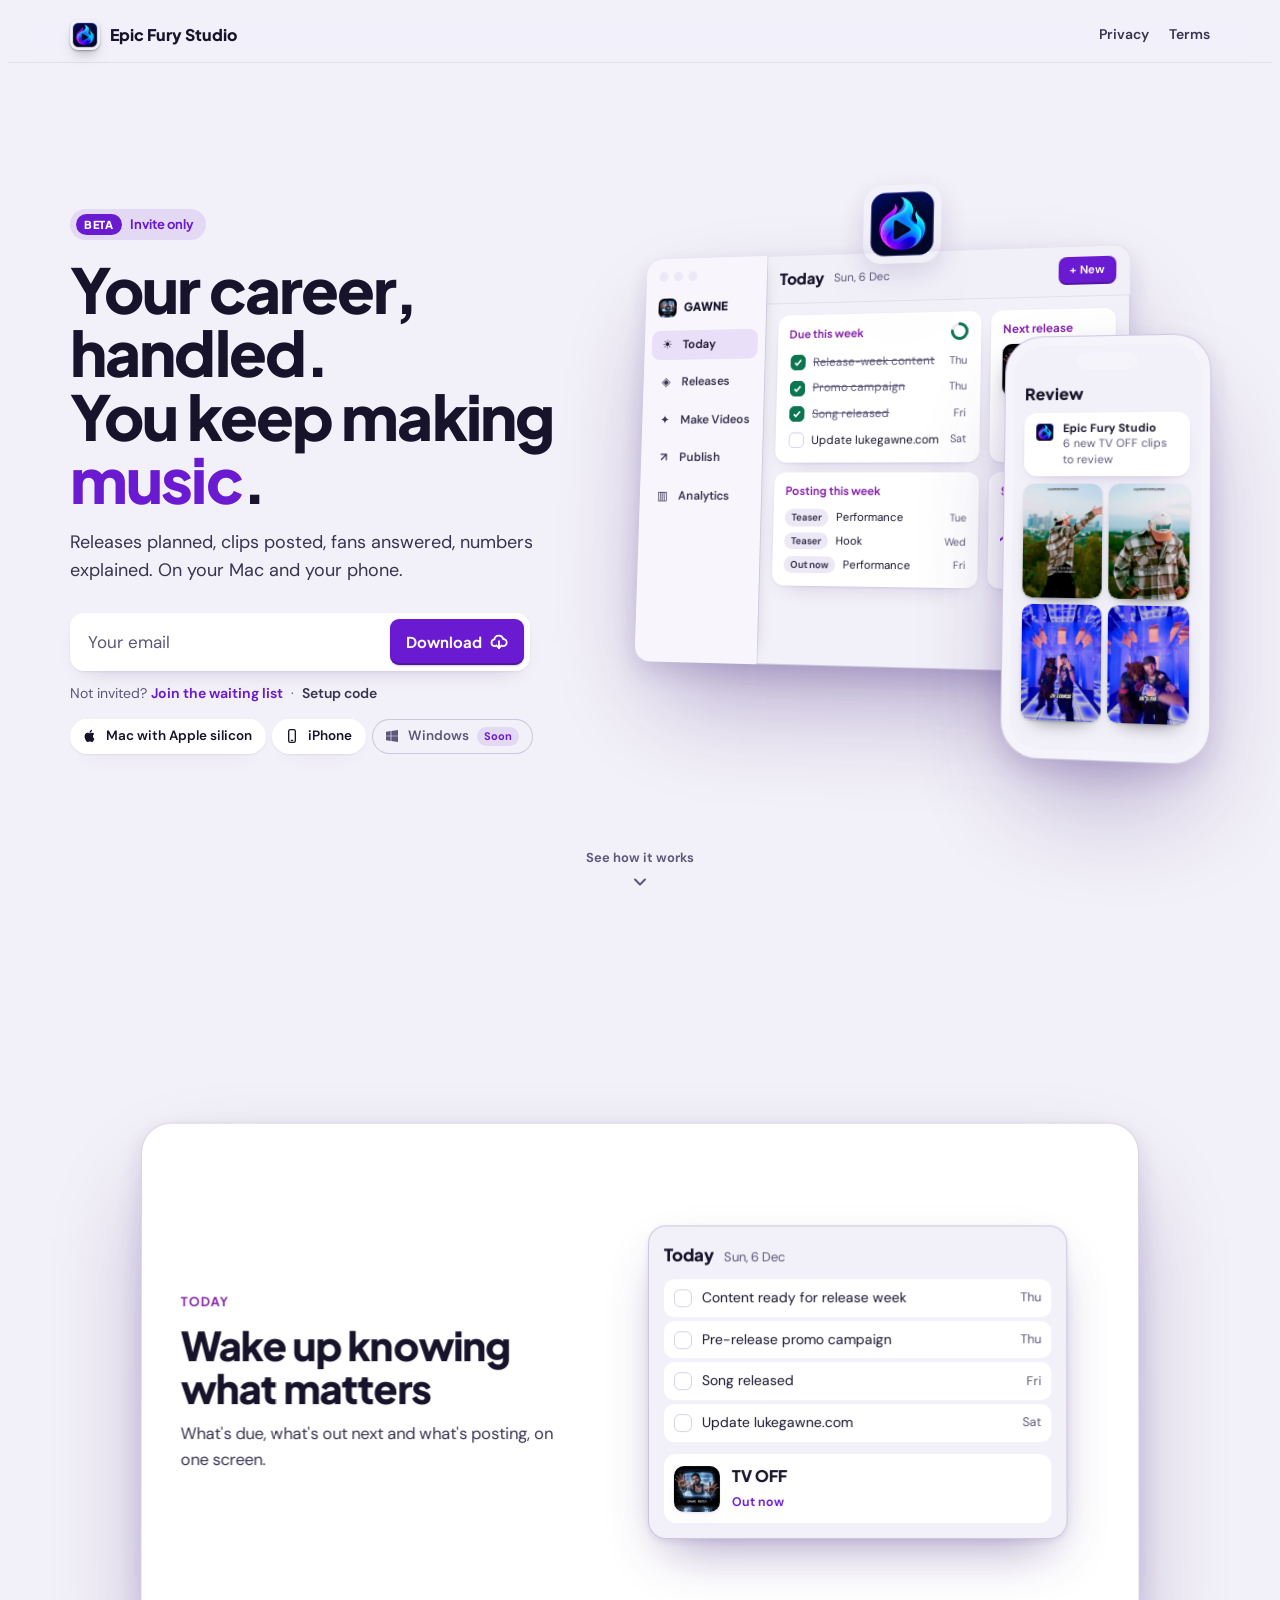
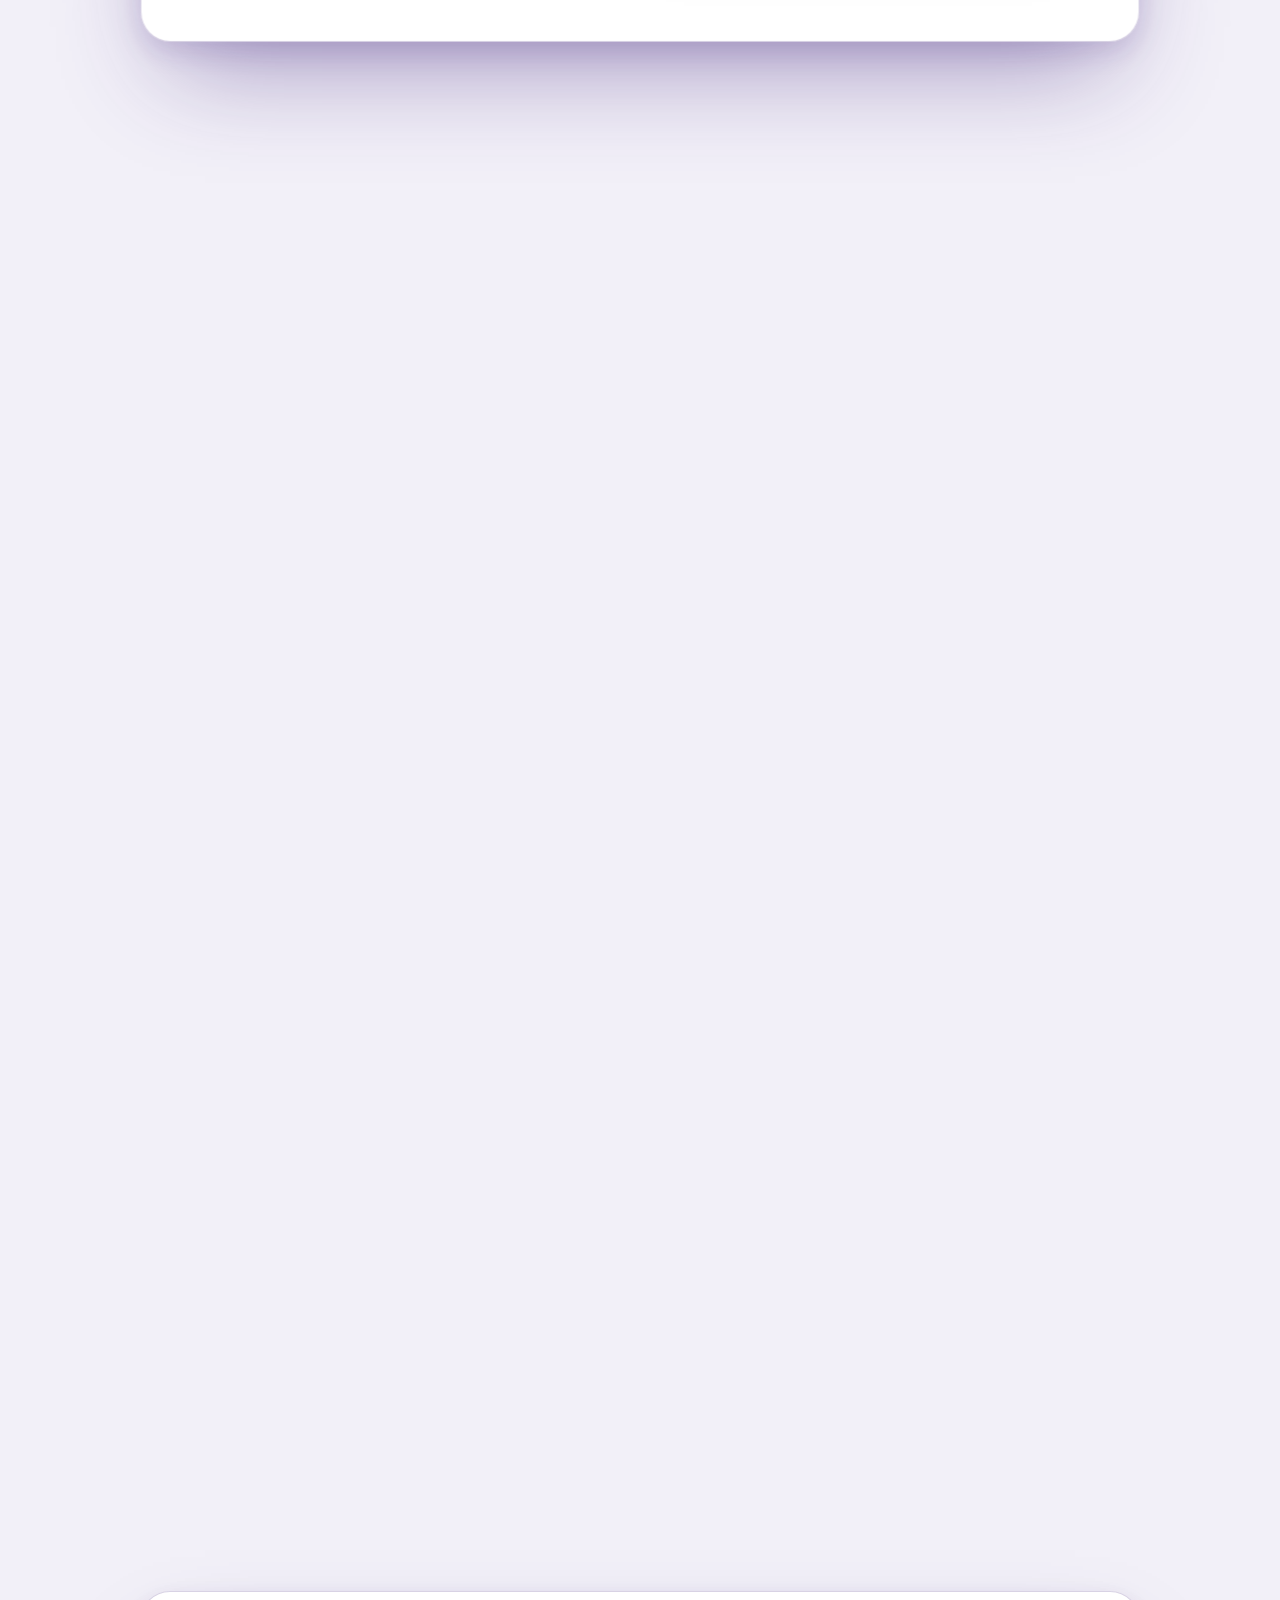
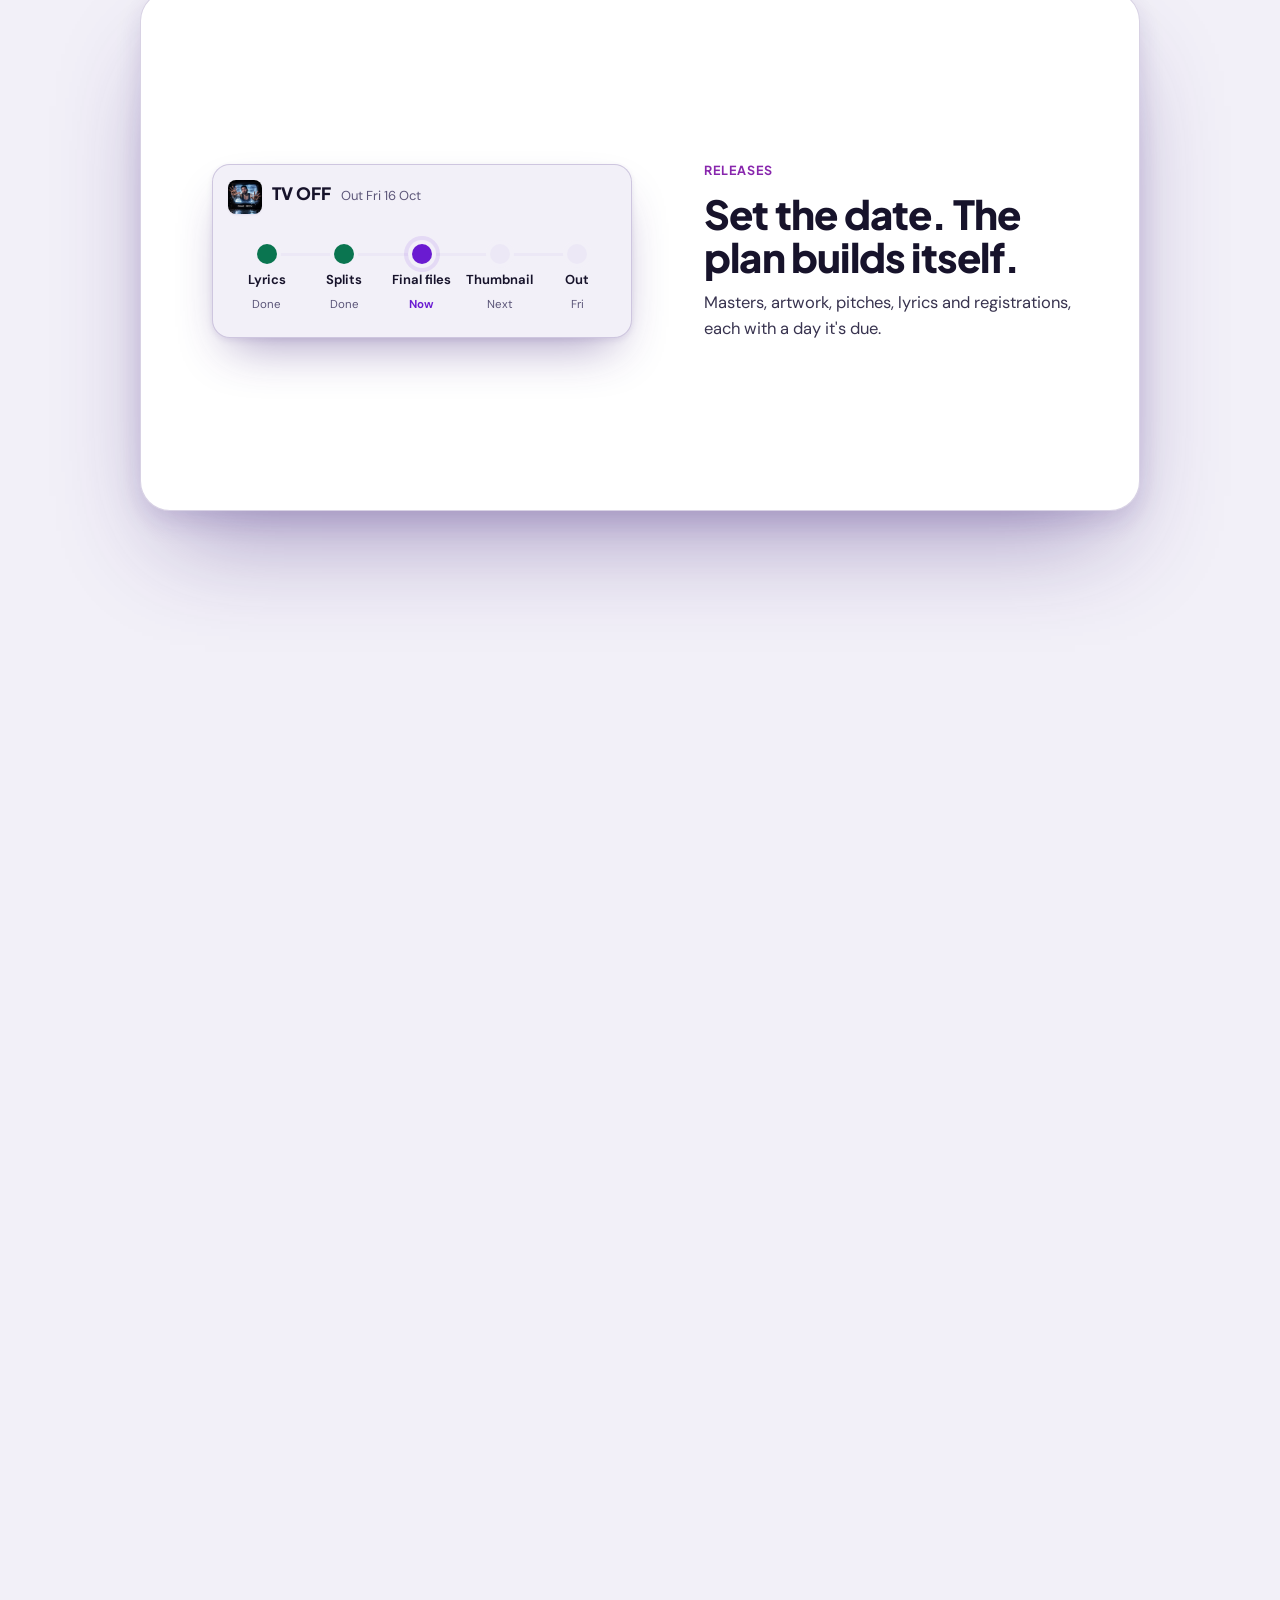
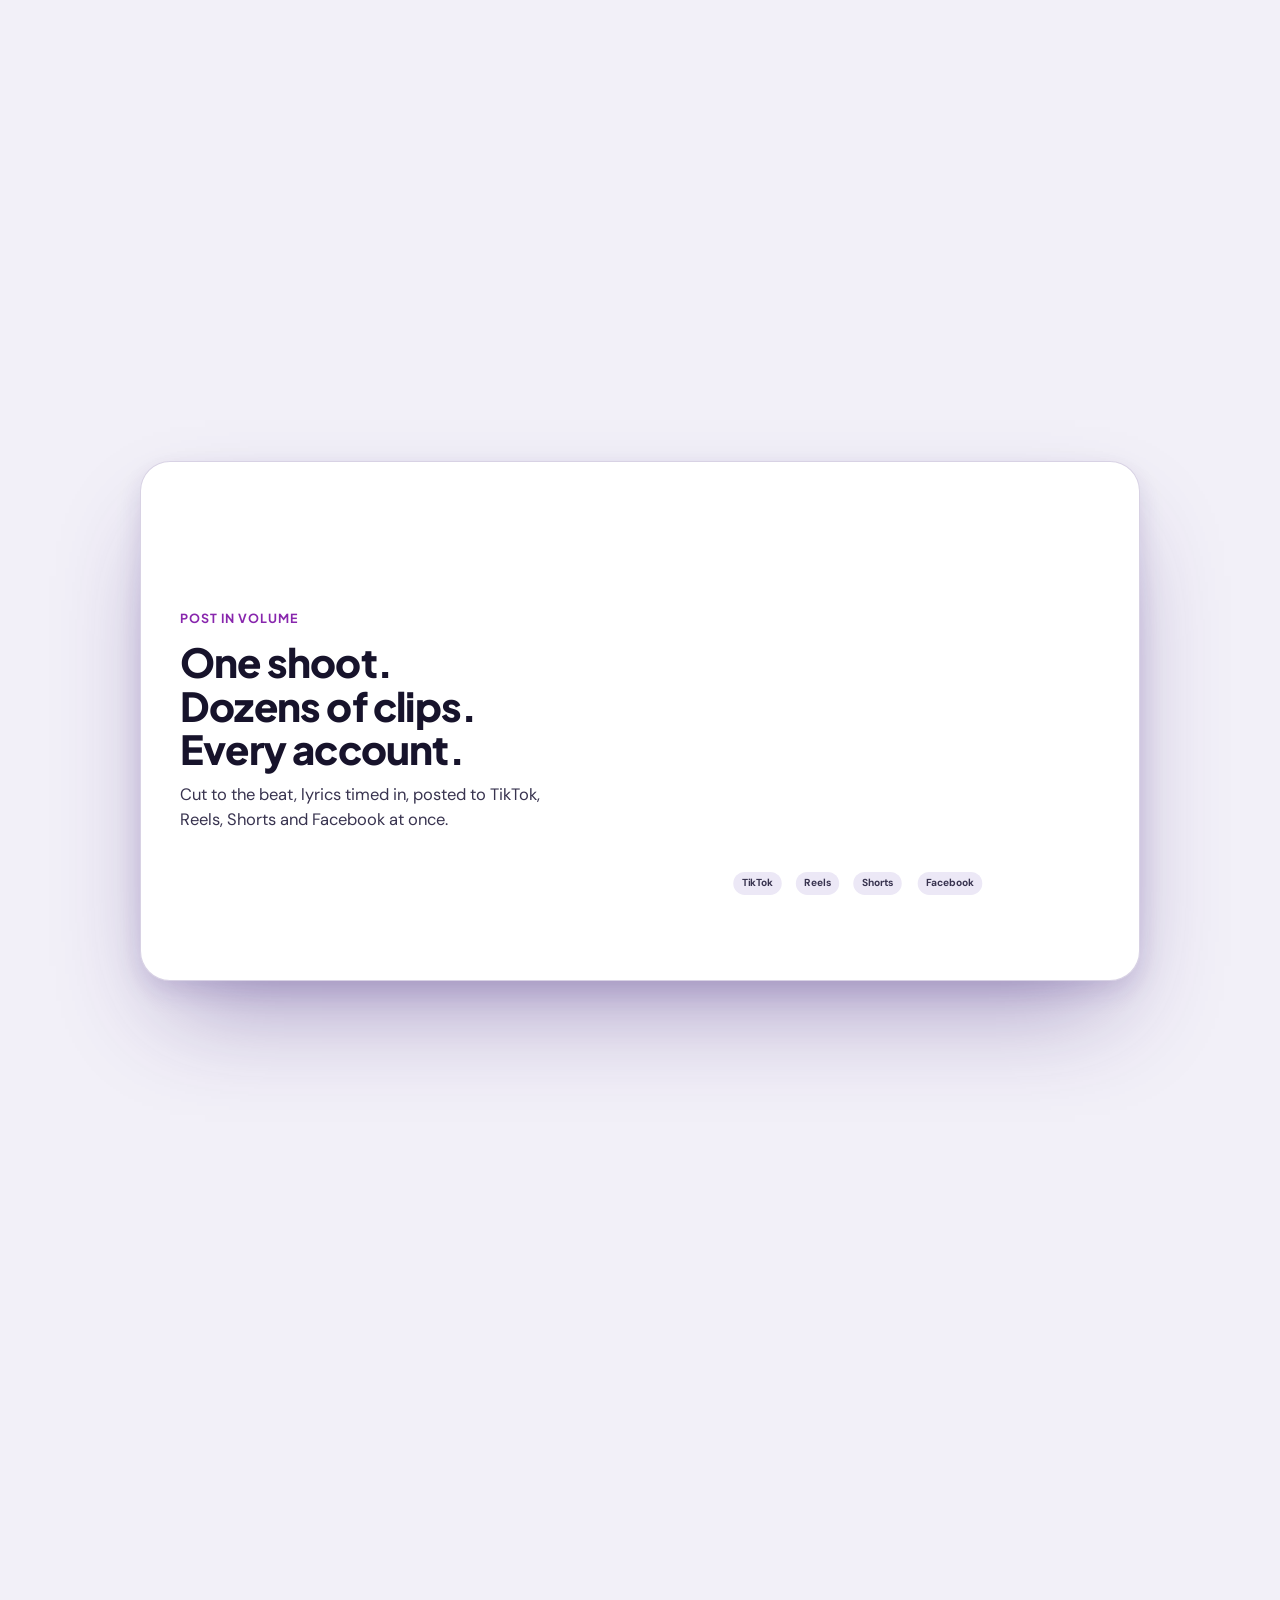
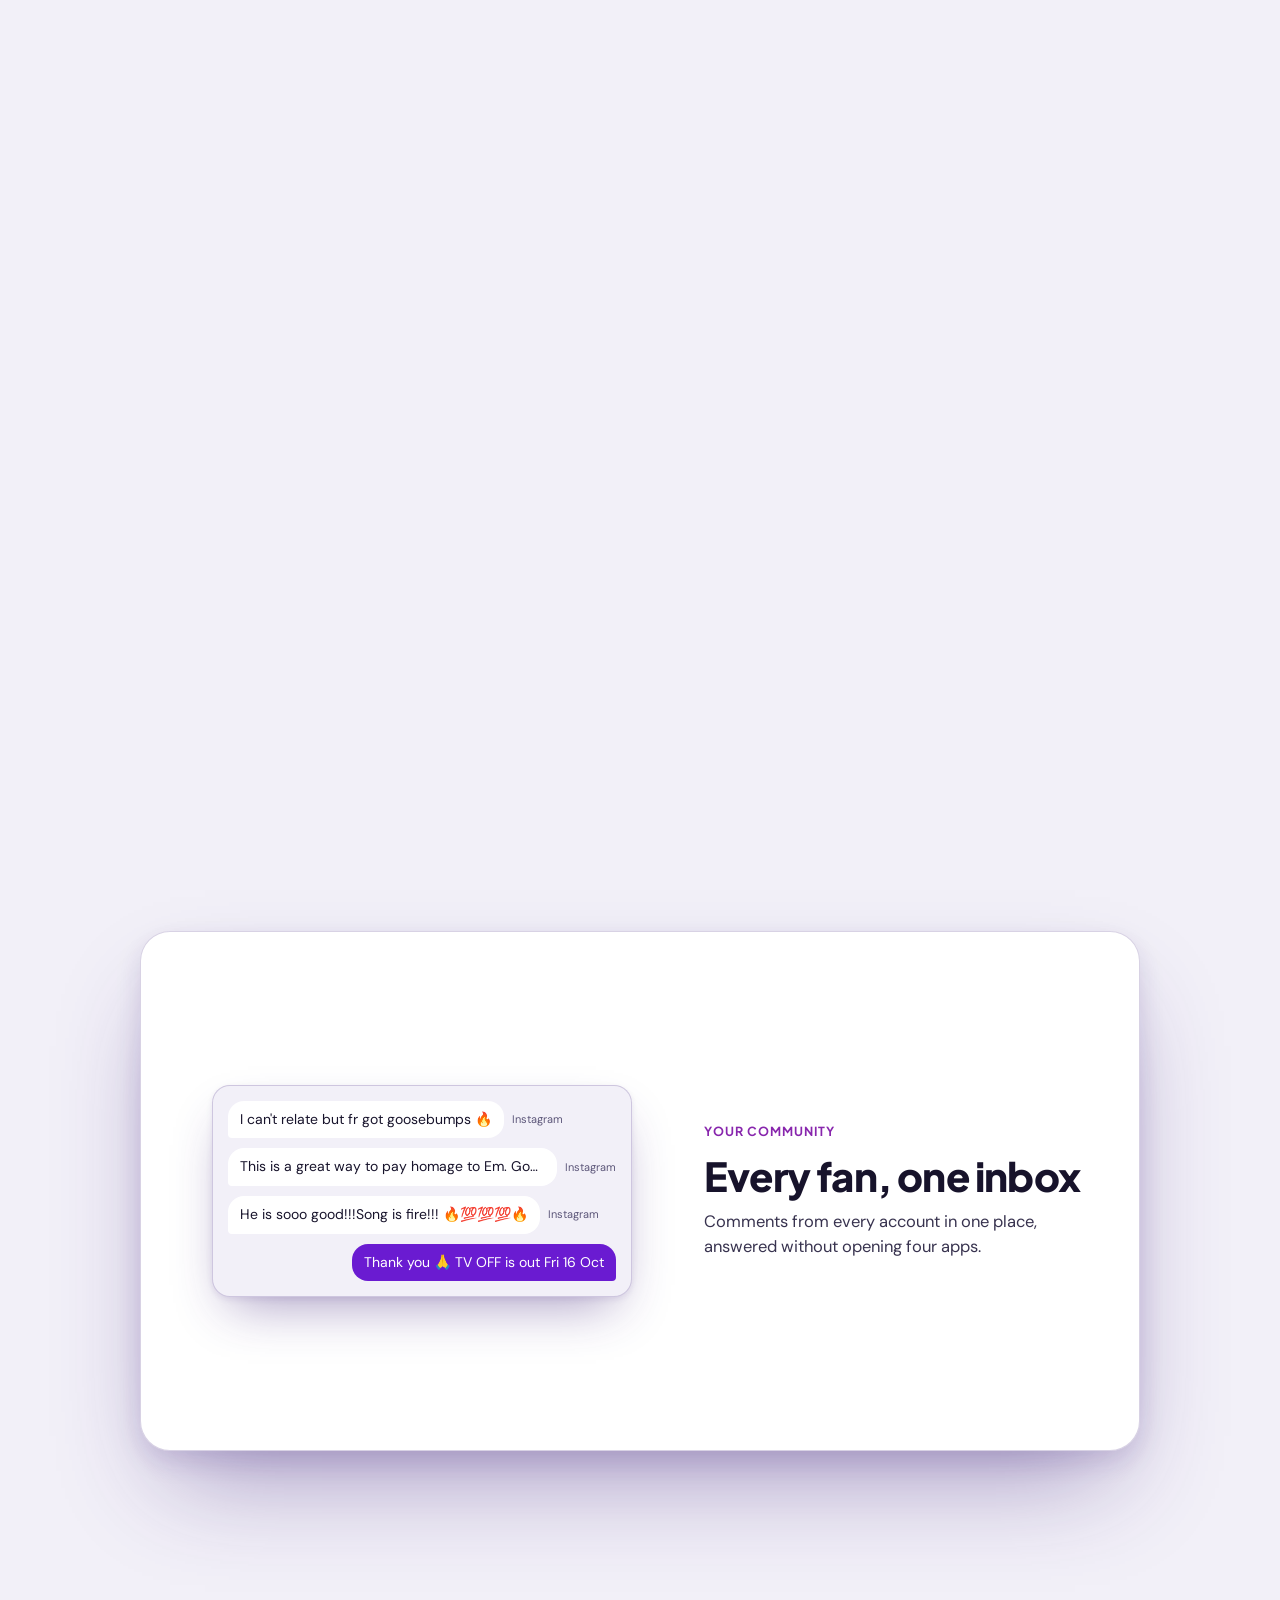
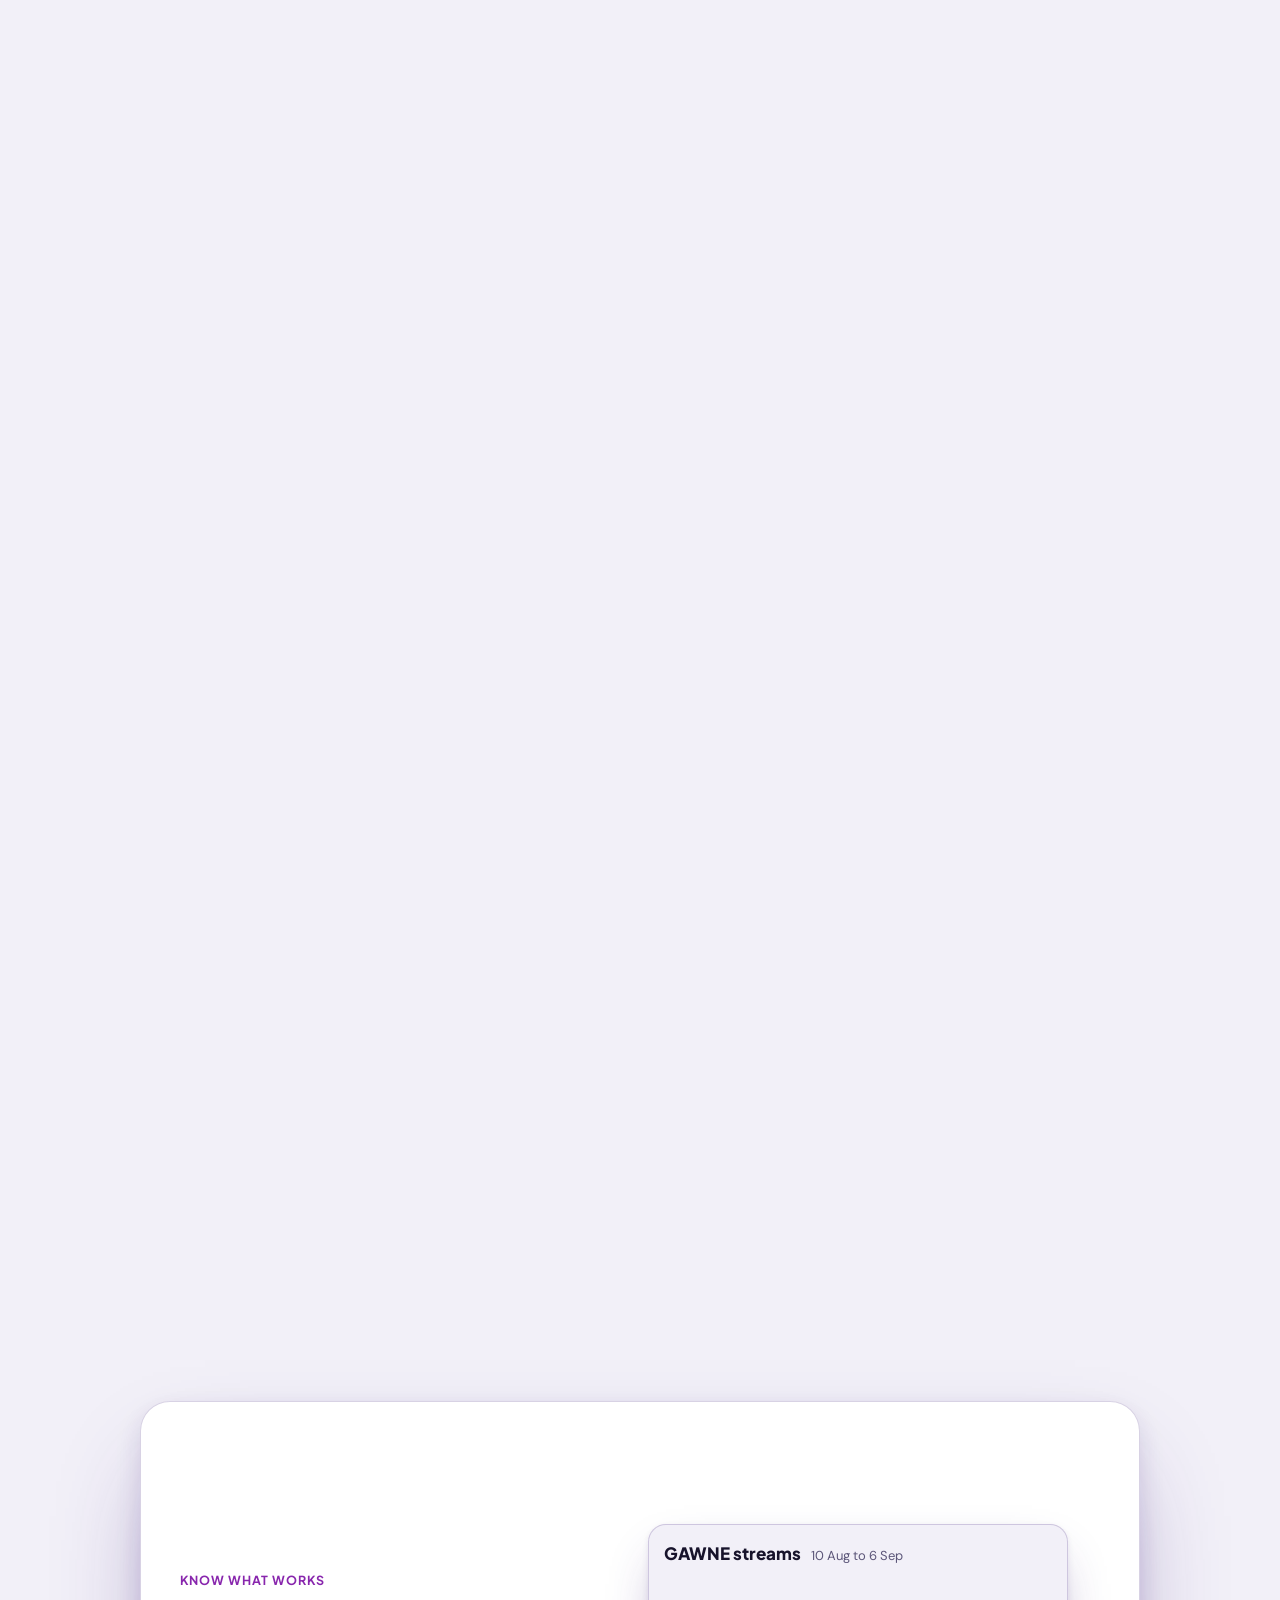
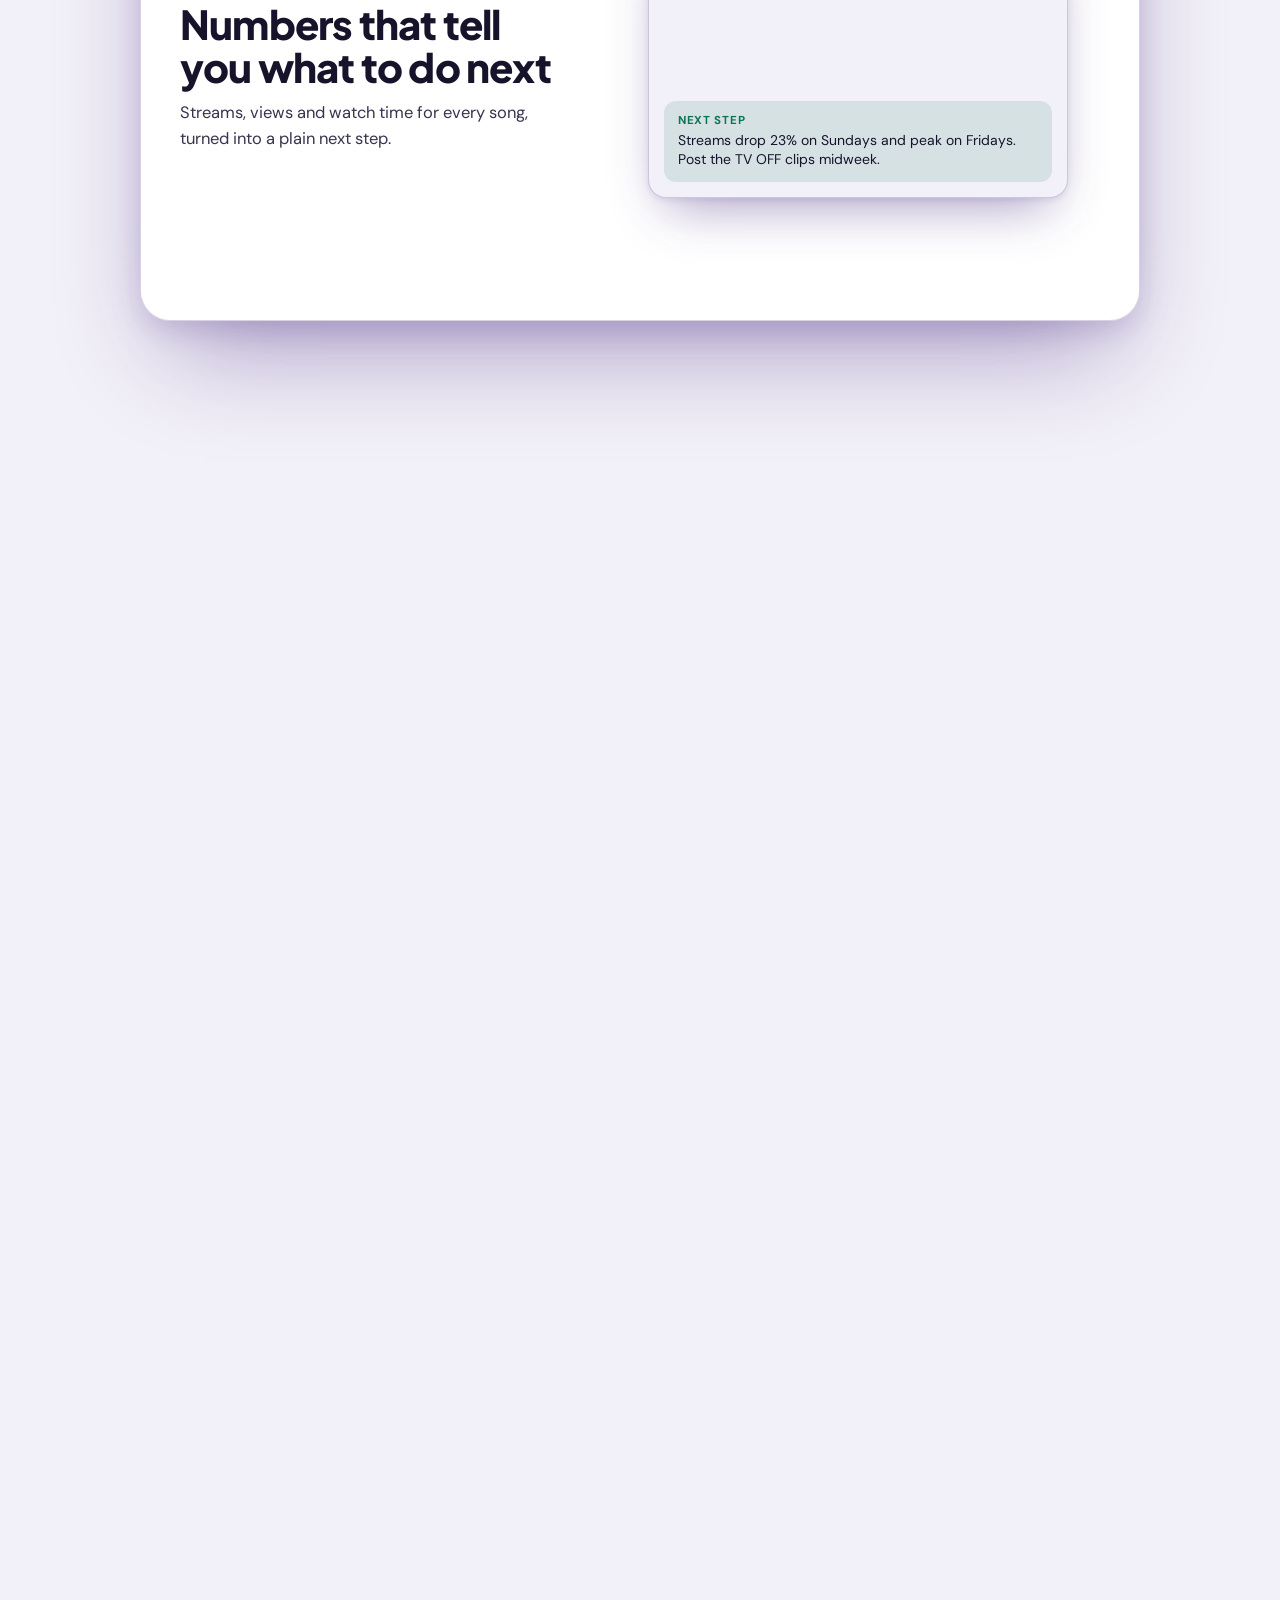
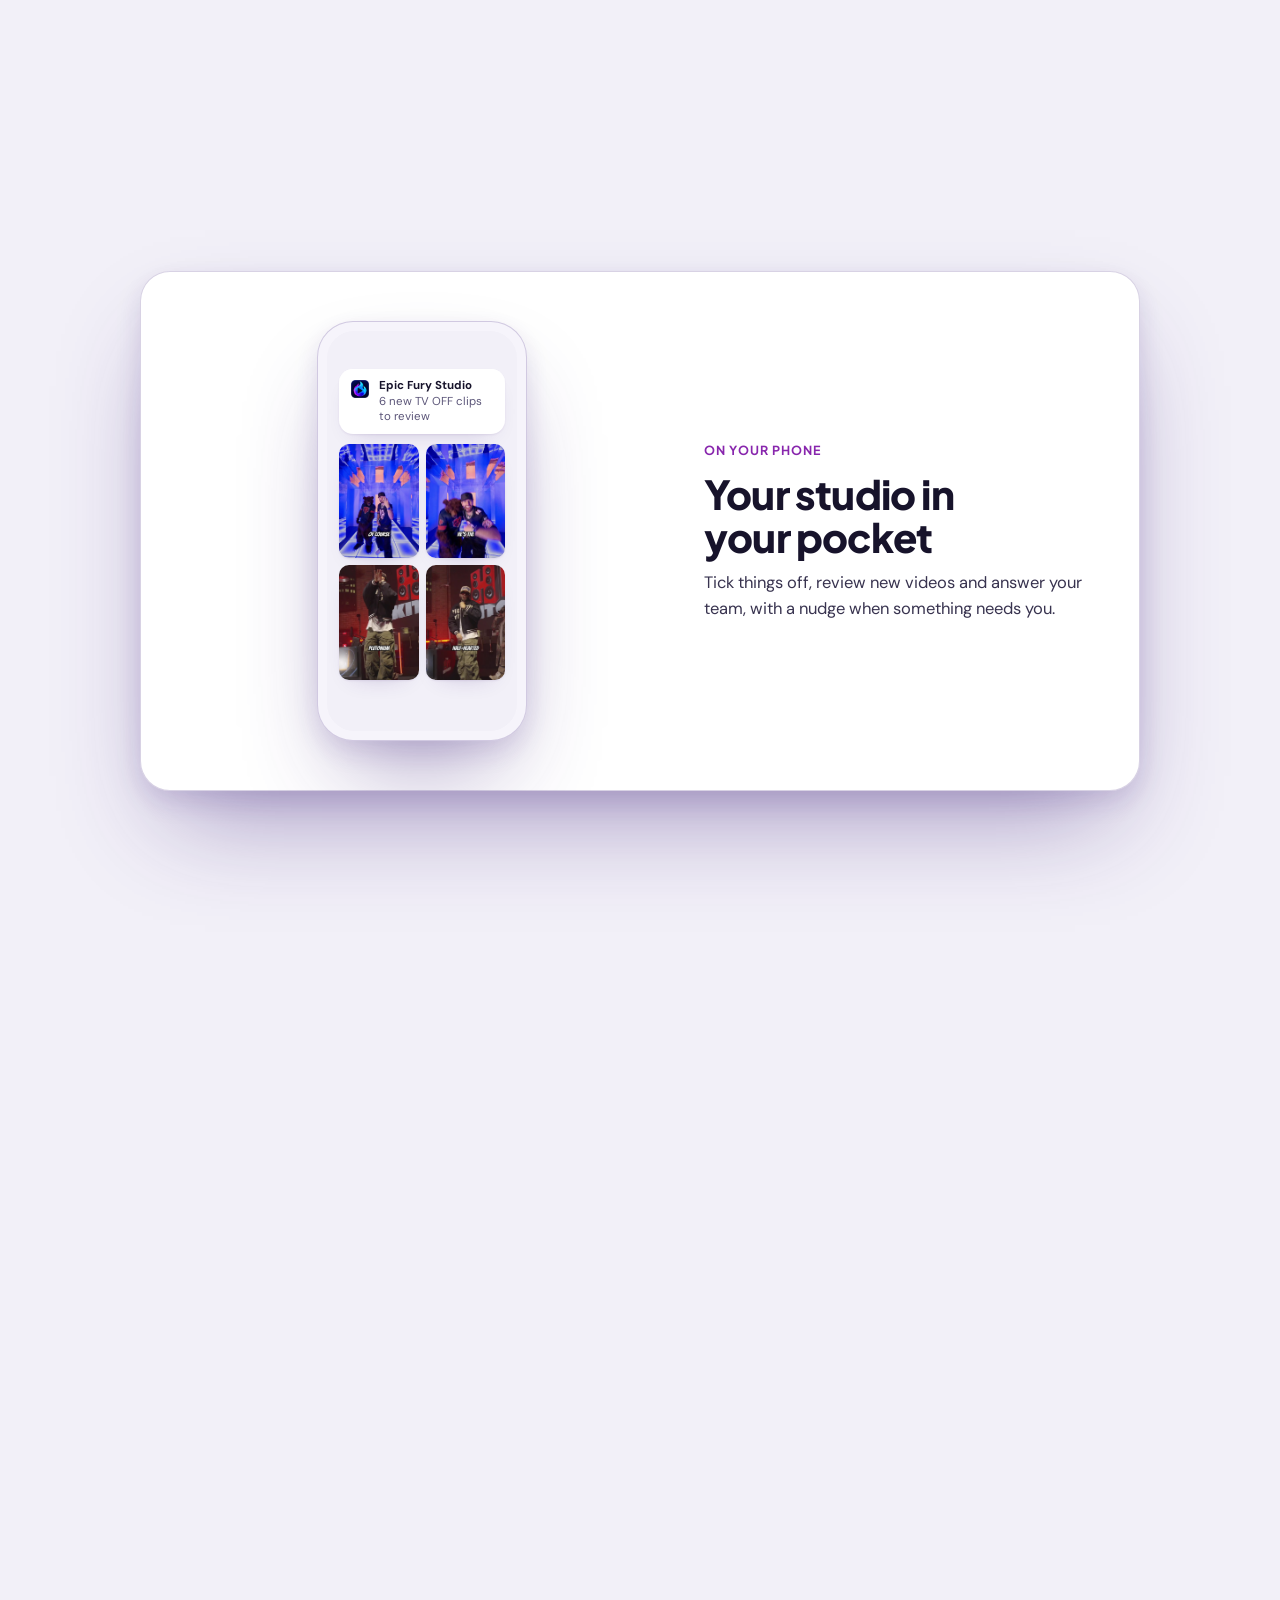
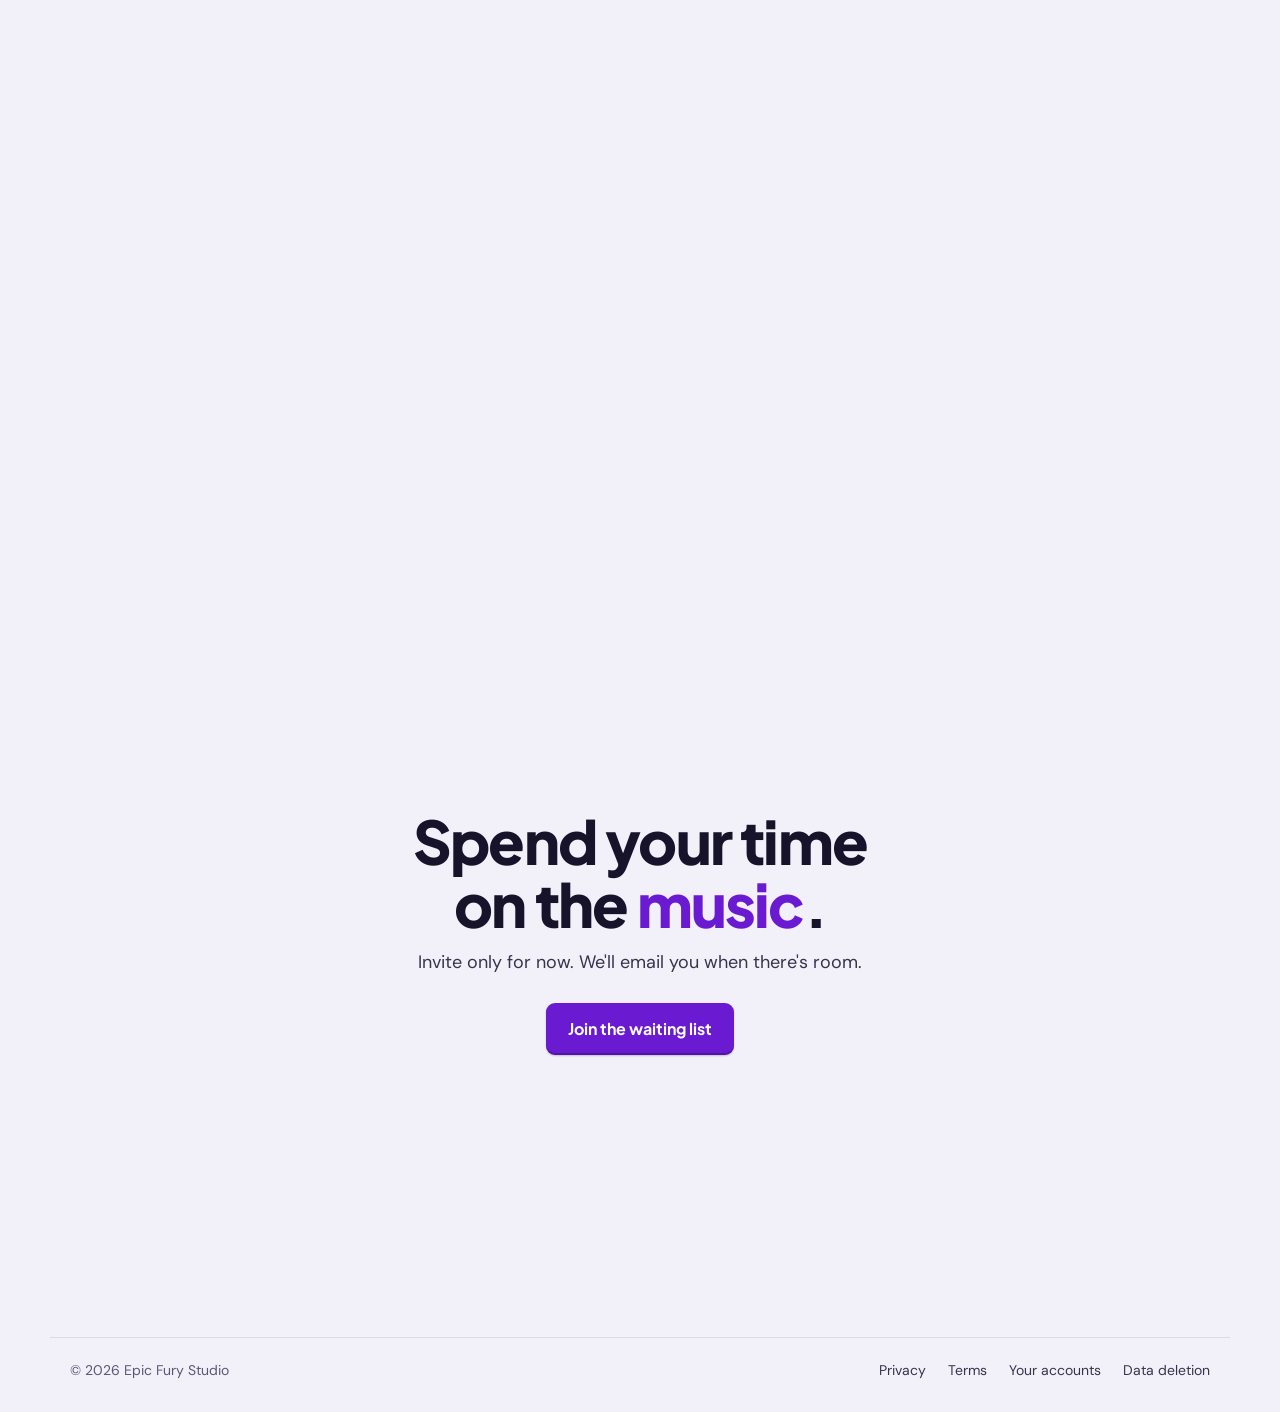
==== commit 59f8b8ab: "Site: text pages match the home page" ====
--- a/index.html
+++ b/index.html
@@ -9,7 +9,7 @@
 <link rel="preconnect" href="https://fonts.googleapis.com">
 <link rel="preconnect" href="https://fonts.gstatic.com" crossorigin>
 <link rel="stylesheet" href="https://fonts.googleapis.com/css2?family=DM+Sans:opsz,wght@9..40,400;9..40,500;9..40,600;9..40,700&family=Plus+Jakarta+Sans:wght@600;700;800&display=swap">
-<link rel="stylesheet" href="/home.css">
+<link rel="stylesheet" href="/home.css?v=4">
 <link rel="icon" href="/icon.png">
 </head>
 <body>
@@ -225,6 +225,6 @@
   <p>The figures stay on the Mac that read them and are shared only with members of the same team who have access to that artist. They are not sold or used for advertising. Disconnect any account inside the app, or revoke access from the platform's own settings (for Google accounts, at <a href="https://myaccount.google.com/permissions">myaccount.google.com/permissions</a>). The <a href="/privacy">Privacy Policy</a> lists everything that is stored and where.</p>
 </dialog>
 
-<script src="/home.js" defer></script>
+<script src="/home.js?v=4" defer></script>
 </body>
 </html>
--- a/home.css
+++ b/home.css
@@ -348,6 +348,14 @@
 footer .sp{flex:1}
 footer a{color:var(--dim)}
 
+/* Before a scene's mock plays, everything it animates waits in its first frame, so nothing shows finished and then restarts. */
+.sl:not(.on) .mk-row .tk:after,.sl:not(.on) .stop i{transform:scale(0);opacity:0}
+.sl:not(.on) .mk-row span:nth-child(2){color:var(--text);text-decoration-color:transparent}
+.sl:not(.on) .road:after{transform:scaleX(0)}
+.sl:not(.on) .fan i,.sl:not(.on) .msg,.sl:not(.on) .next,.sl:not(.on) .ph2-push,.sl:not(.on) .ph2-tiles i,.sl:not(.on) .ph2-tiles img{opacity:0}
+.sl:not(.on) .plats span{background:var(--card3);color:var(--dim);transform:scale(.85)}
+.sl:not(.on) .line polyline{stroke-dashoffset:1}
+@media (prefers-reduced-motion:reduce){.sl:not(.on) *{opacity:1!important;transform:none!important;stroke-dashoffset:0!important}}
 @media (prefers-reduced-motion:reduce){*{animation:none!important;transition:none!important}.float{transform:none!important}}
 
 /* GAWNE's real covers and clip stills inside the mocks */
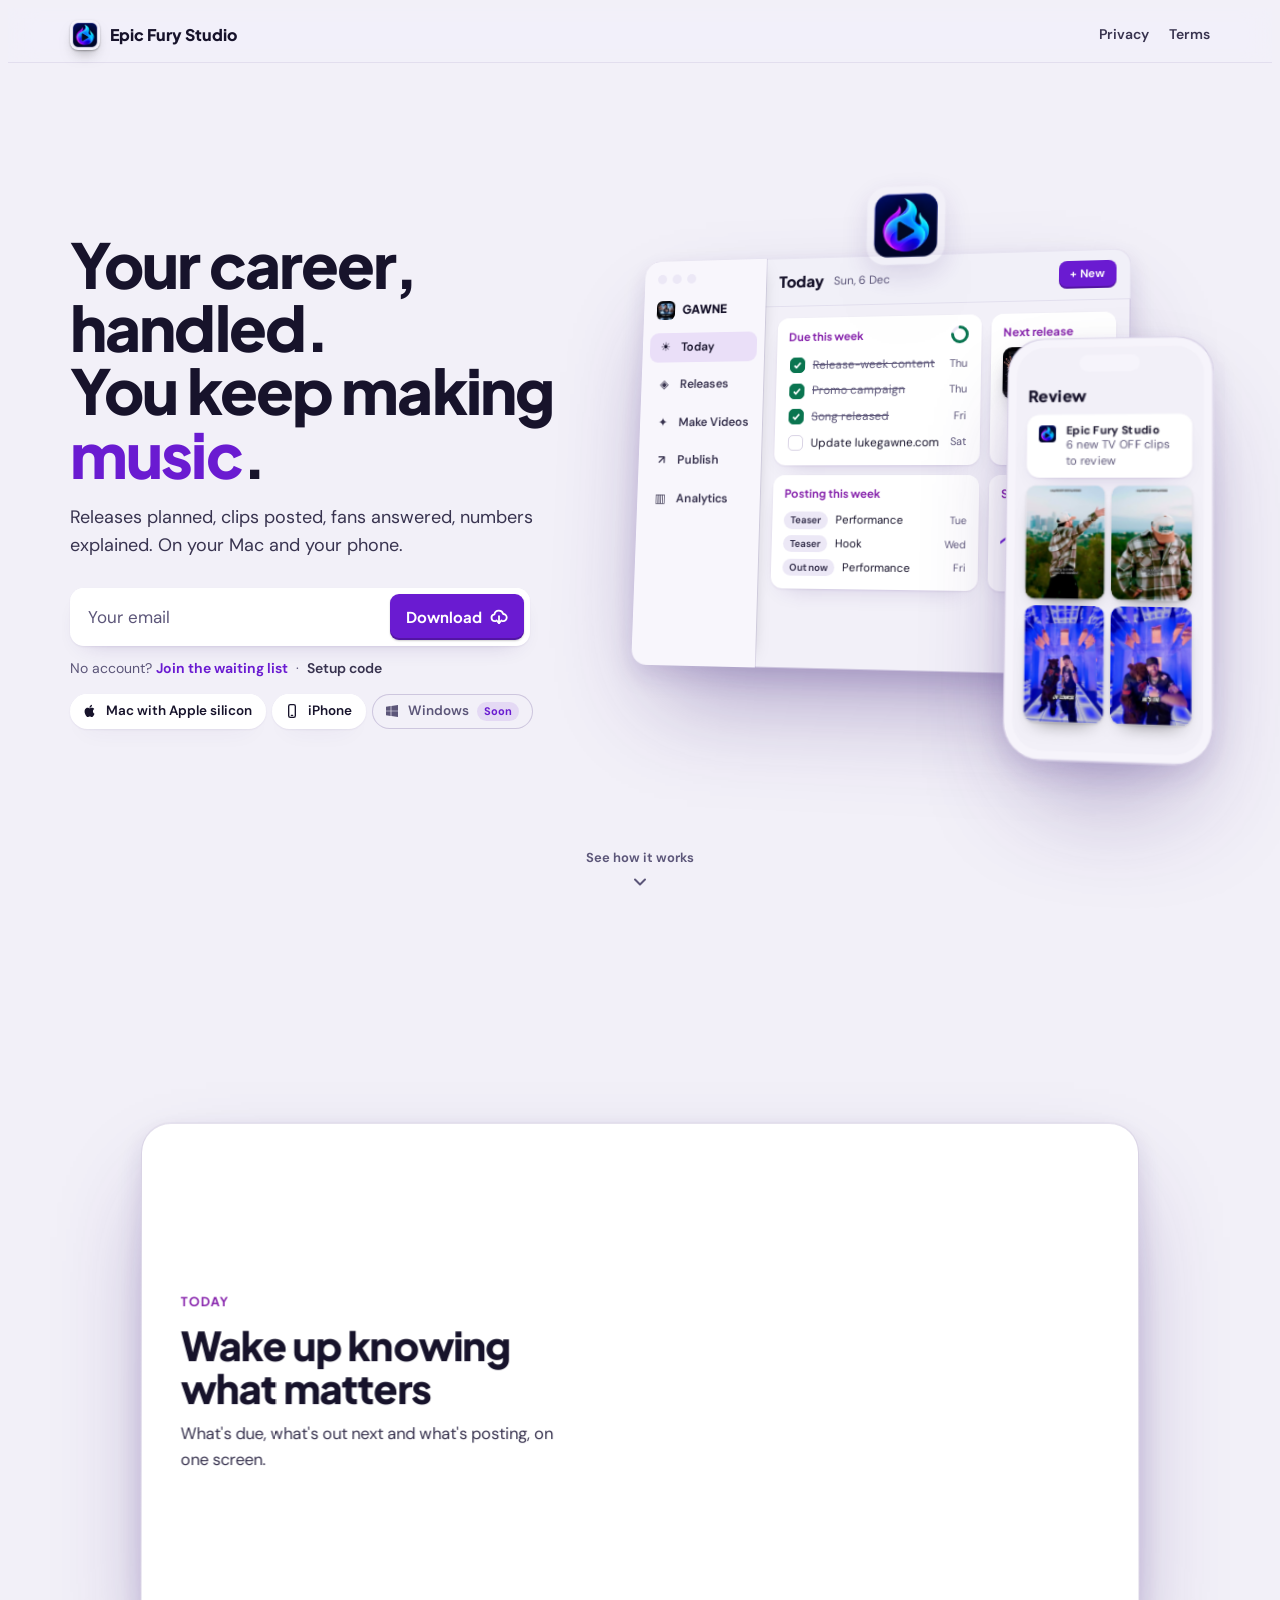
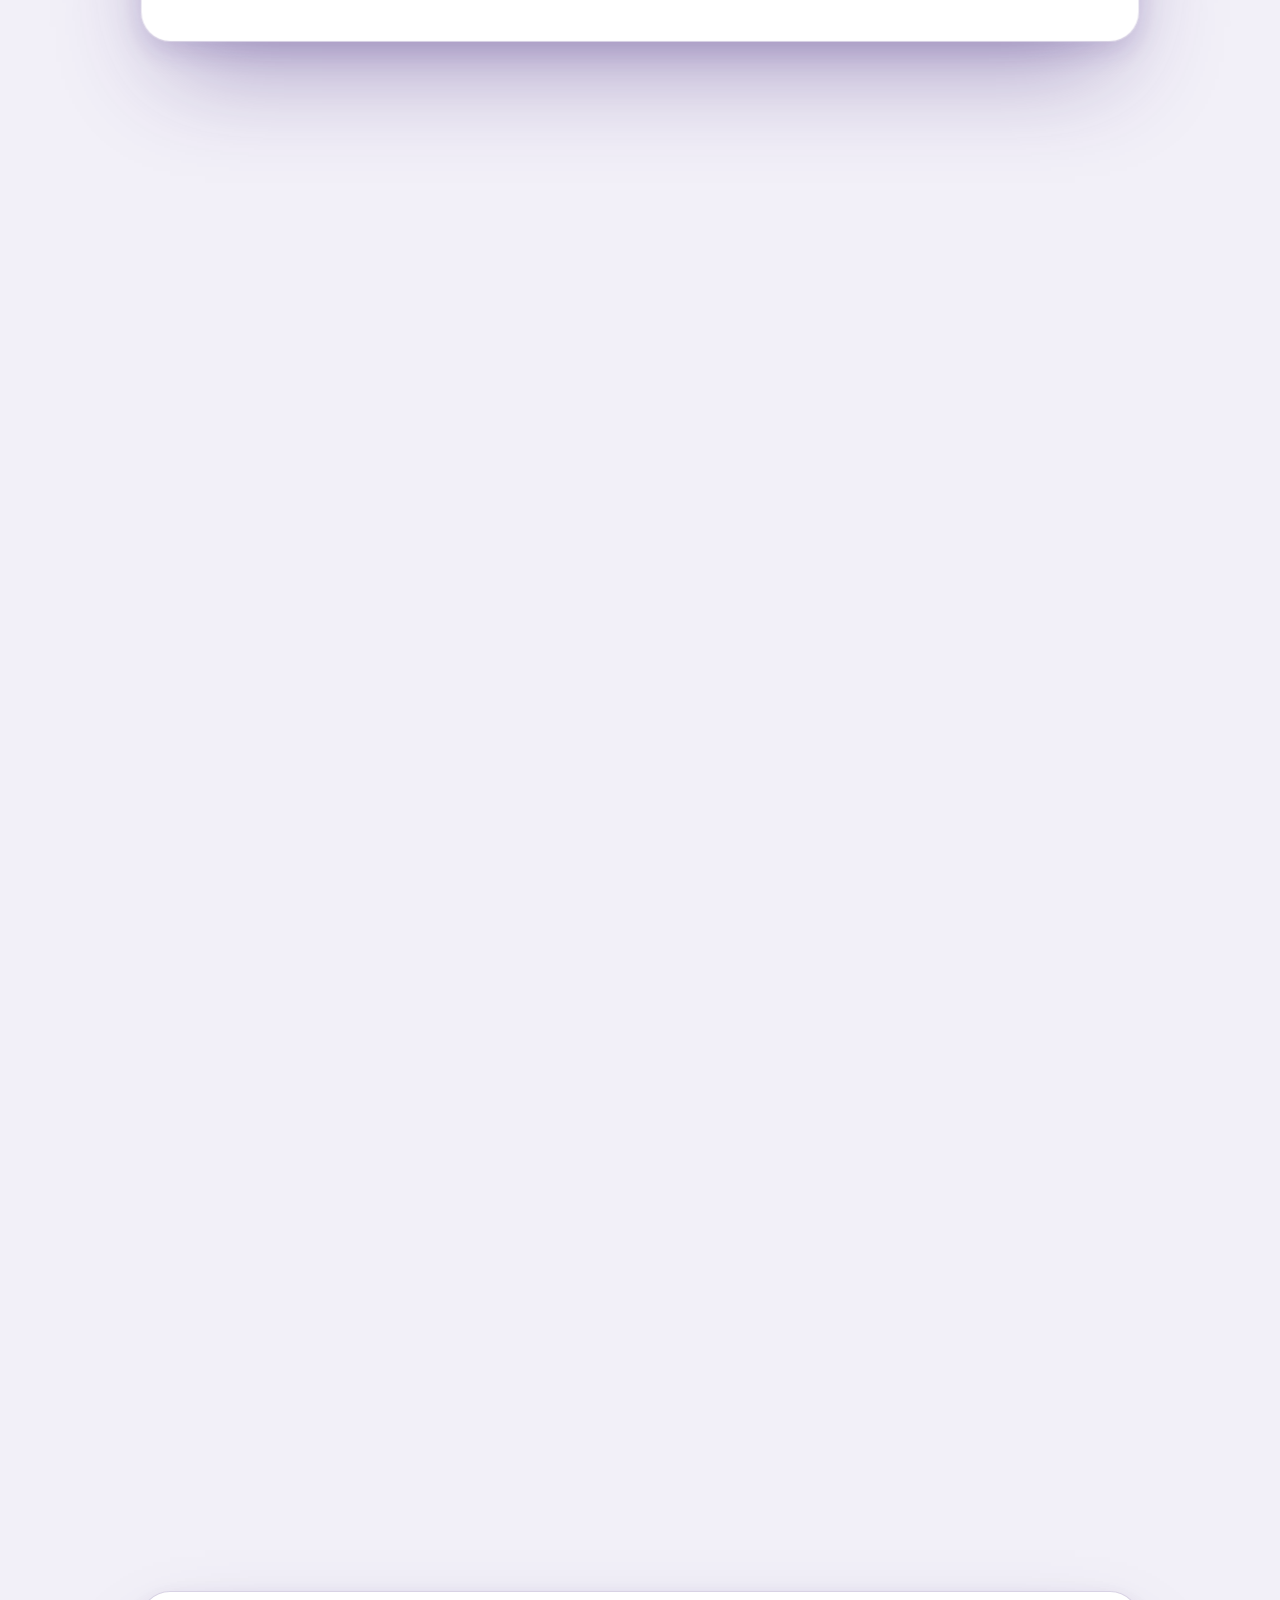
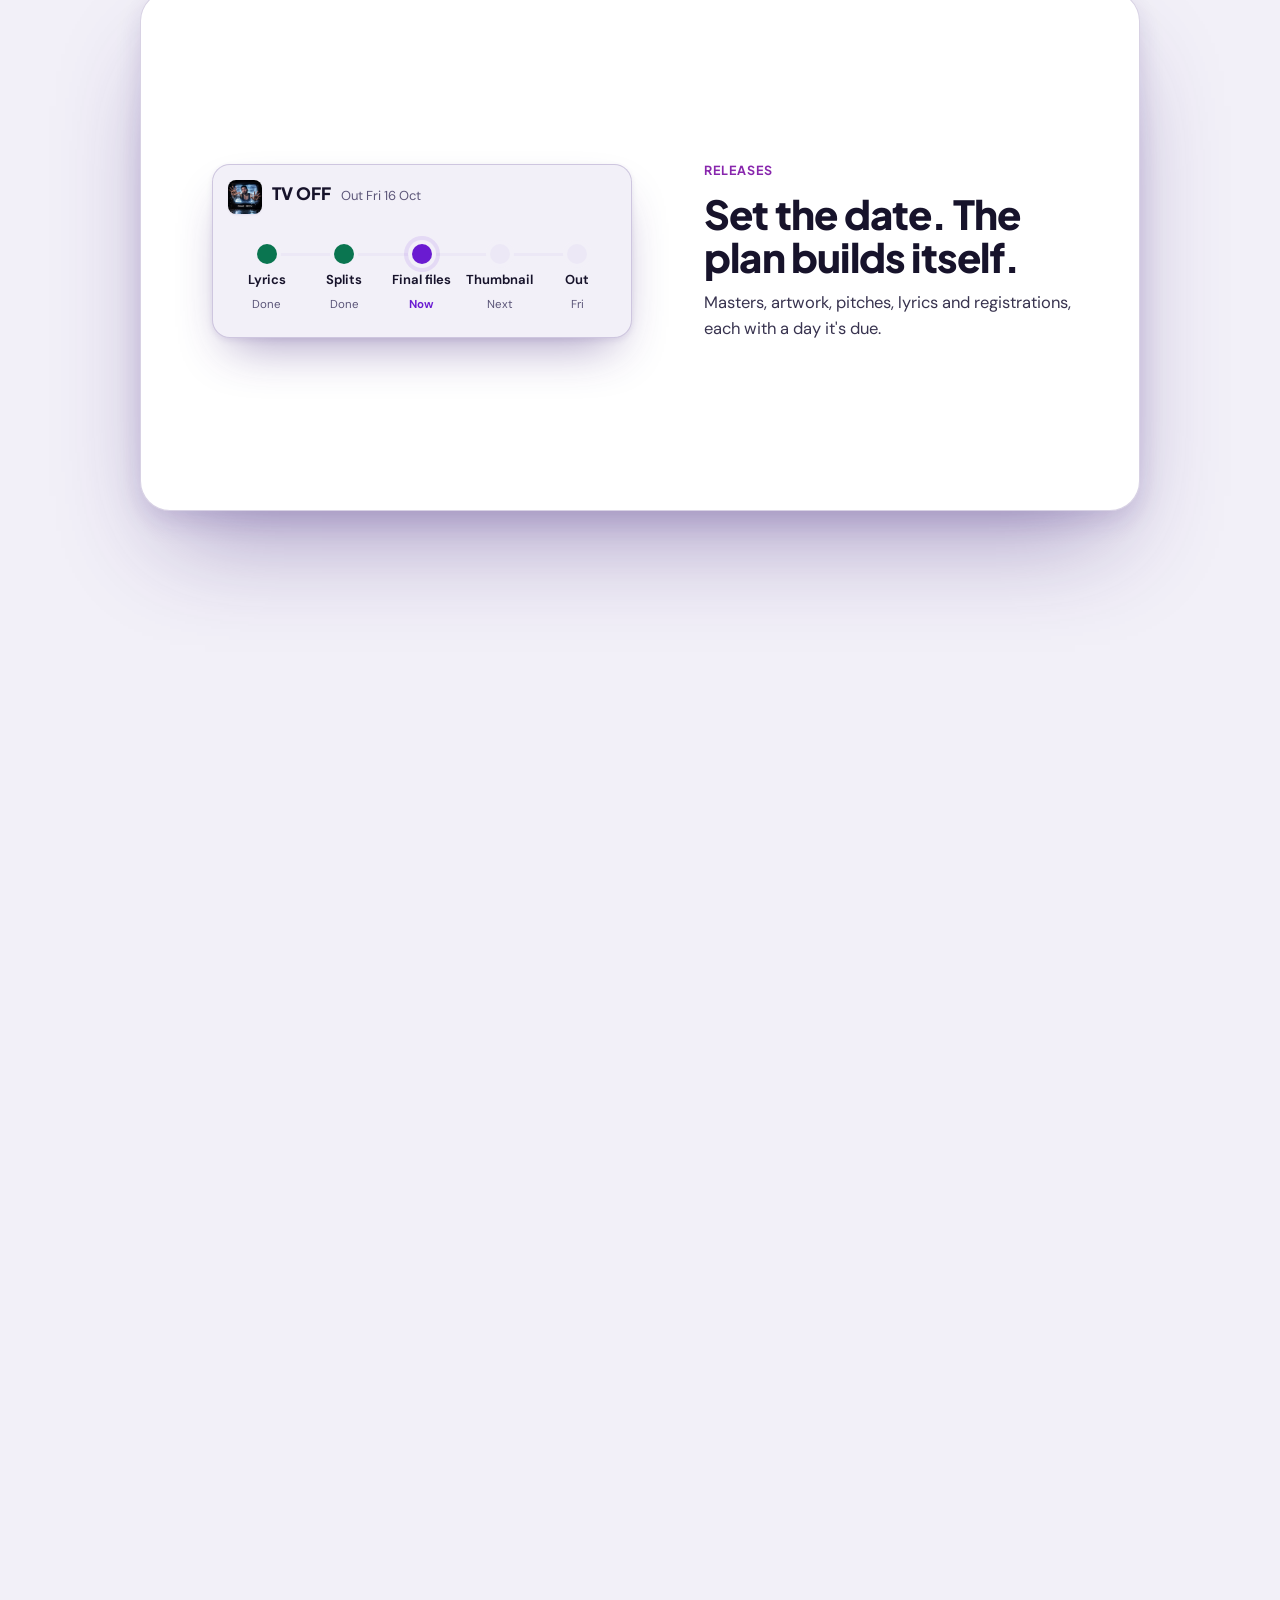
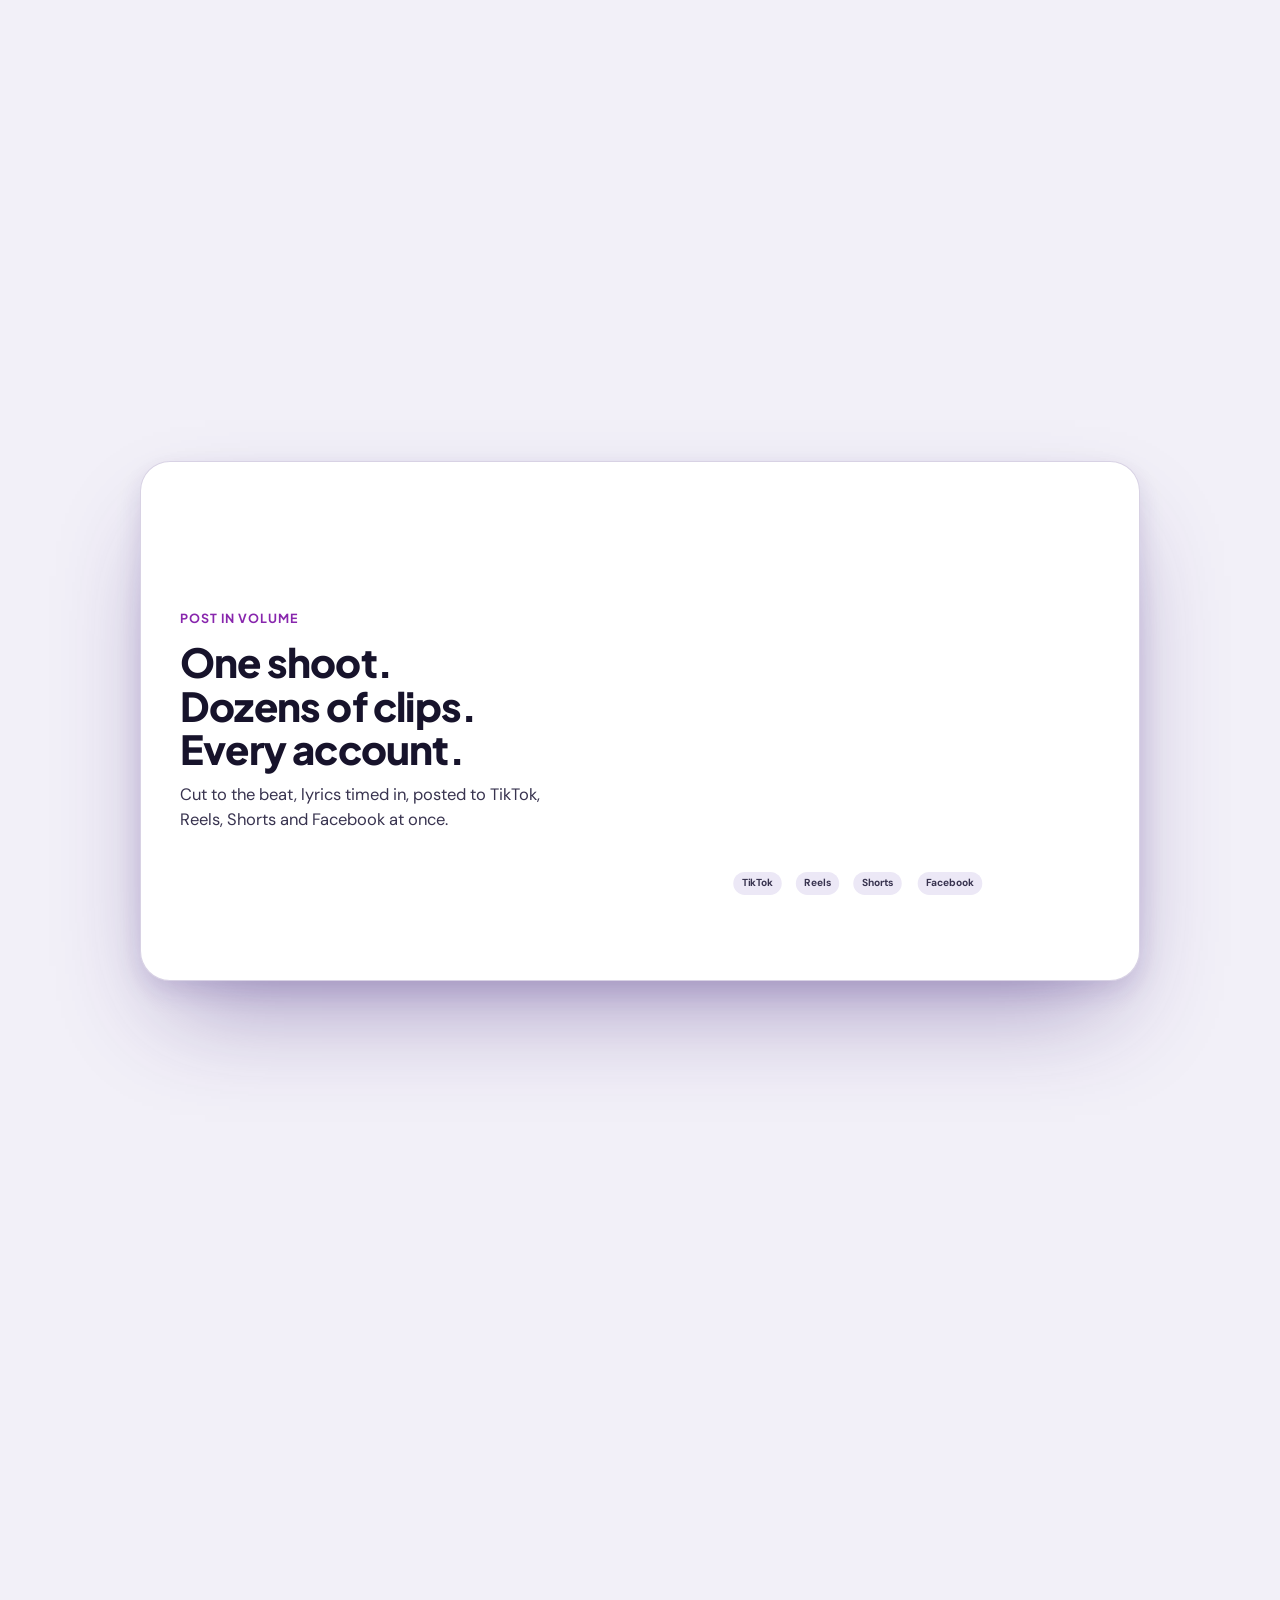
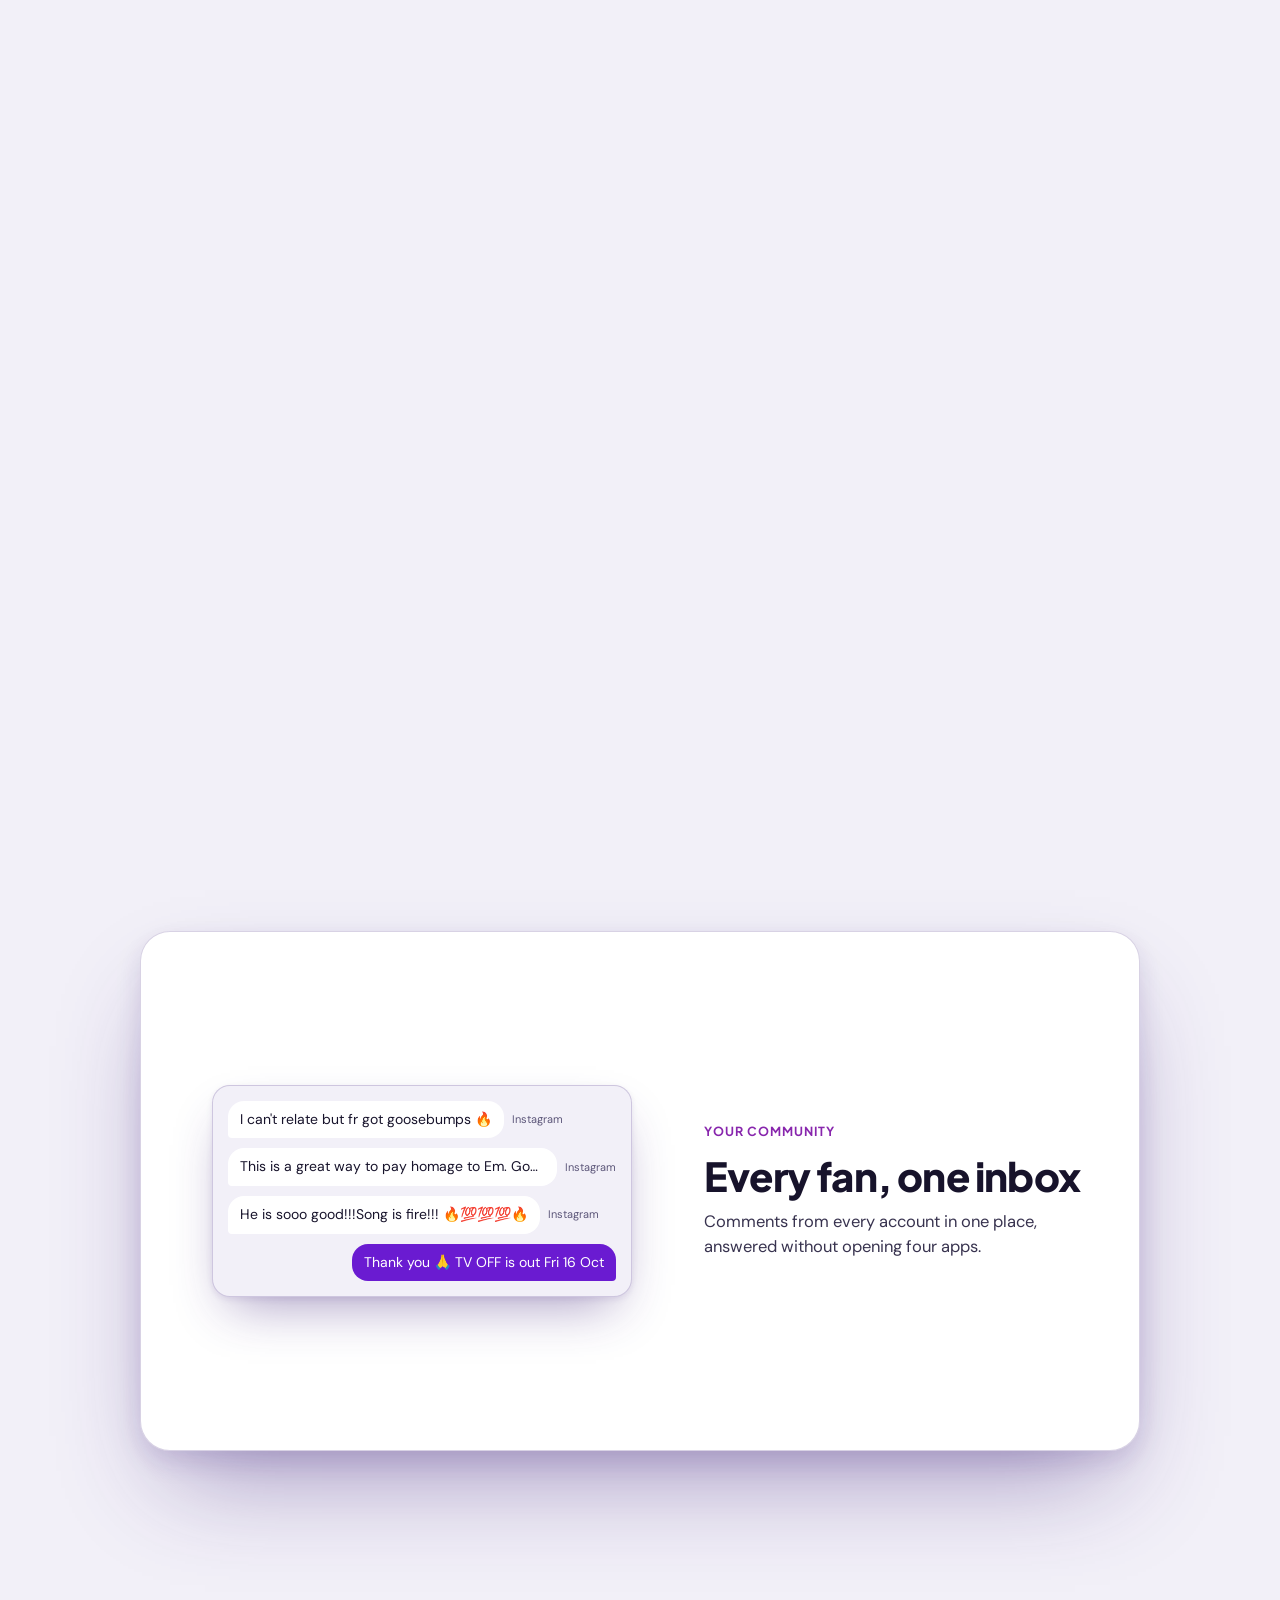
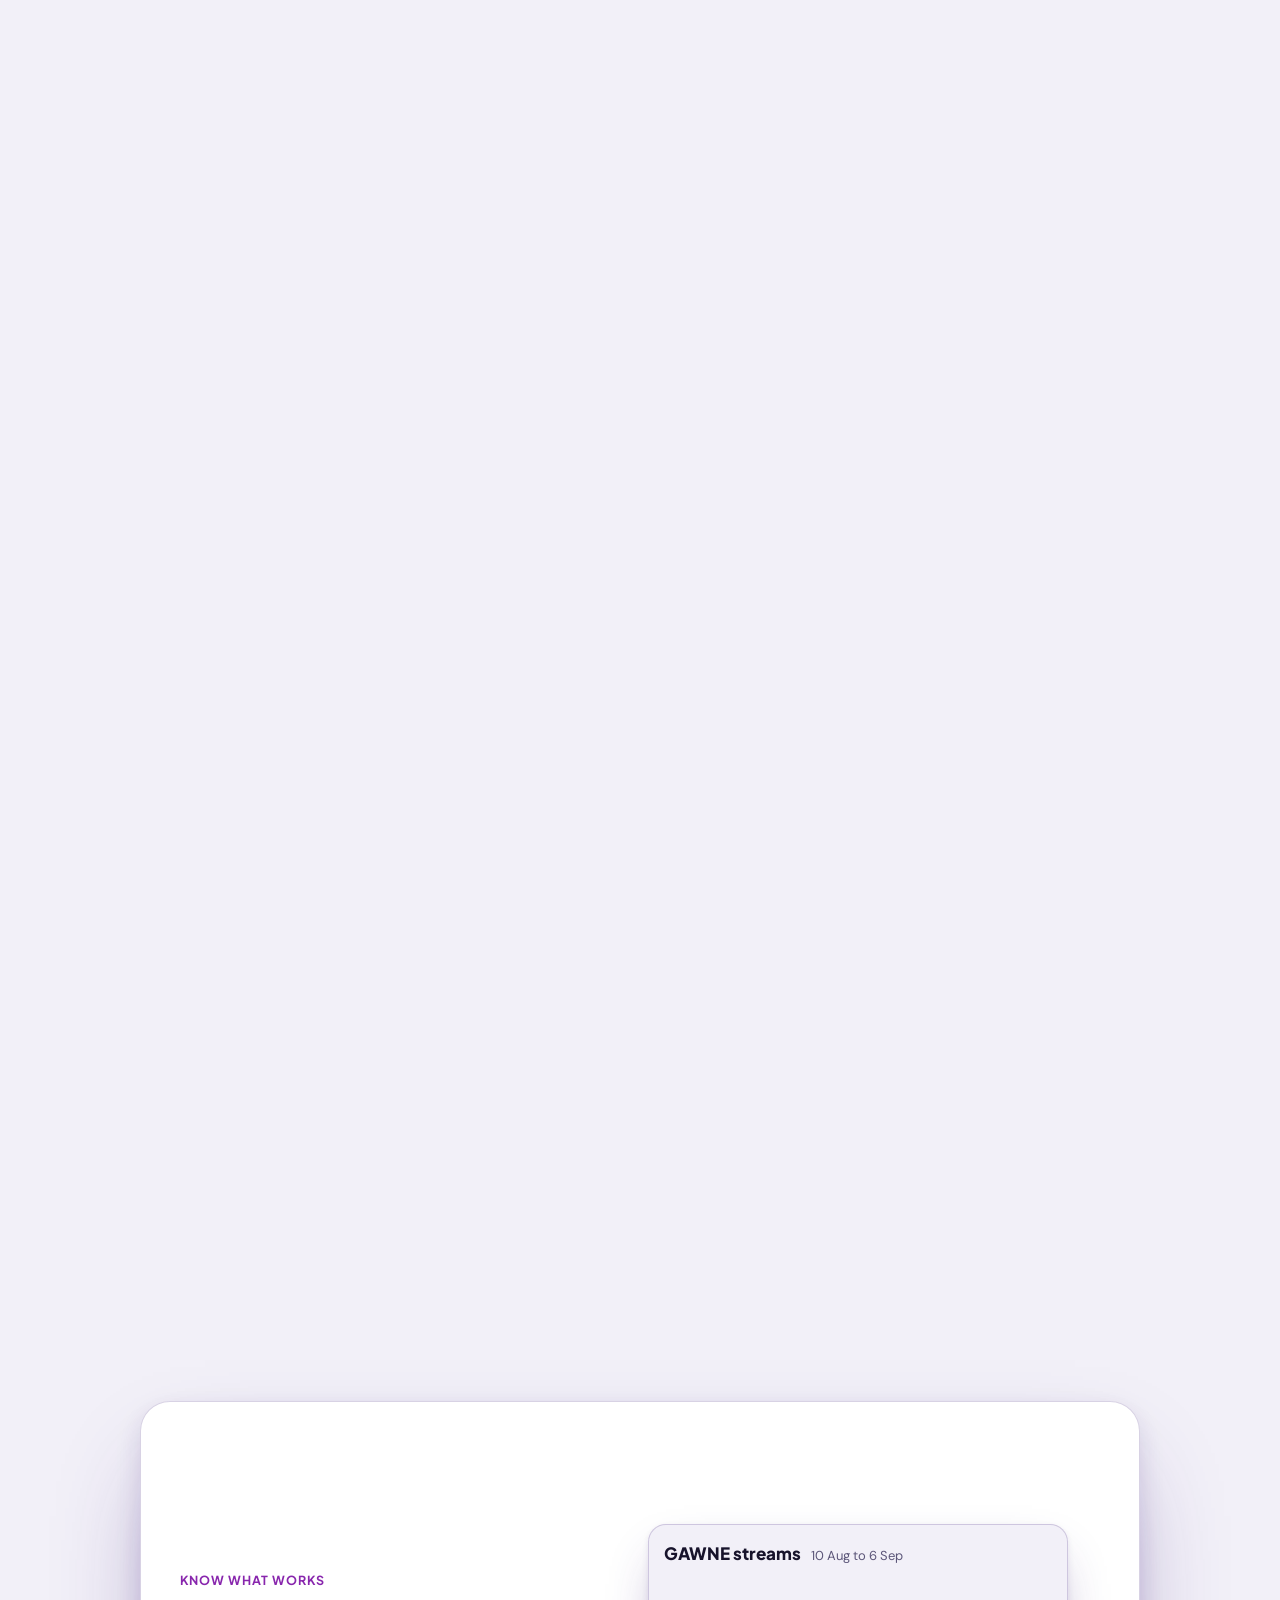
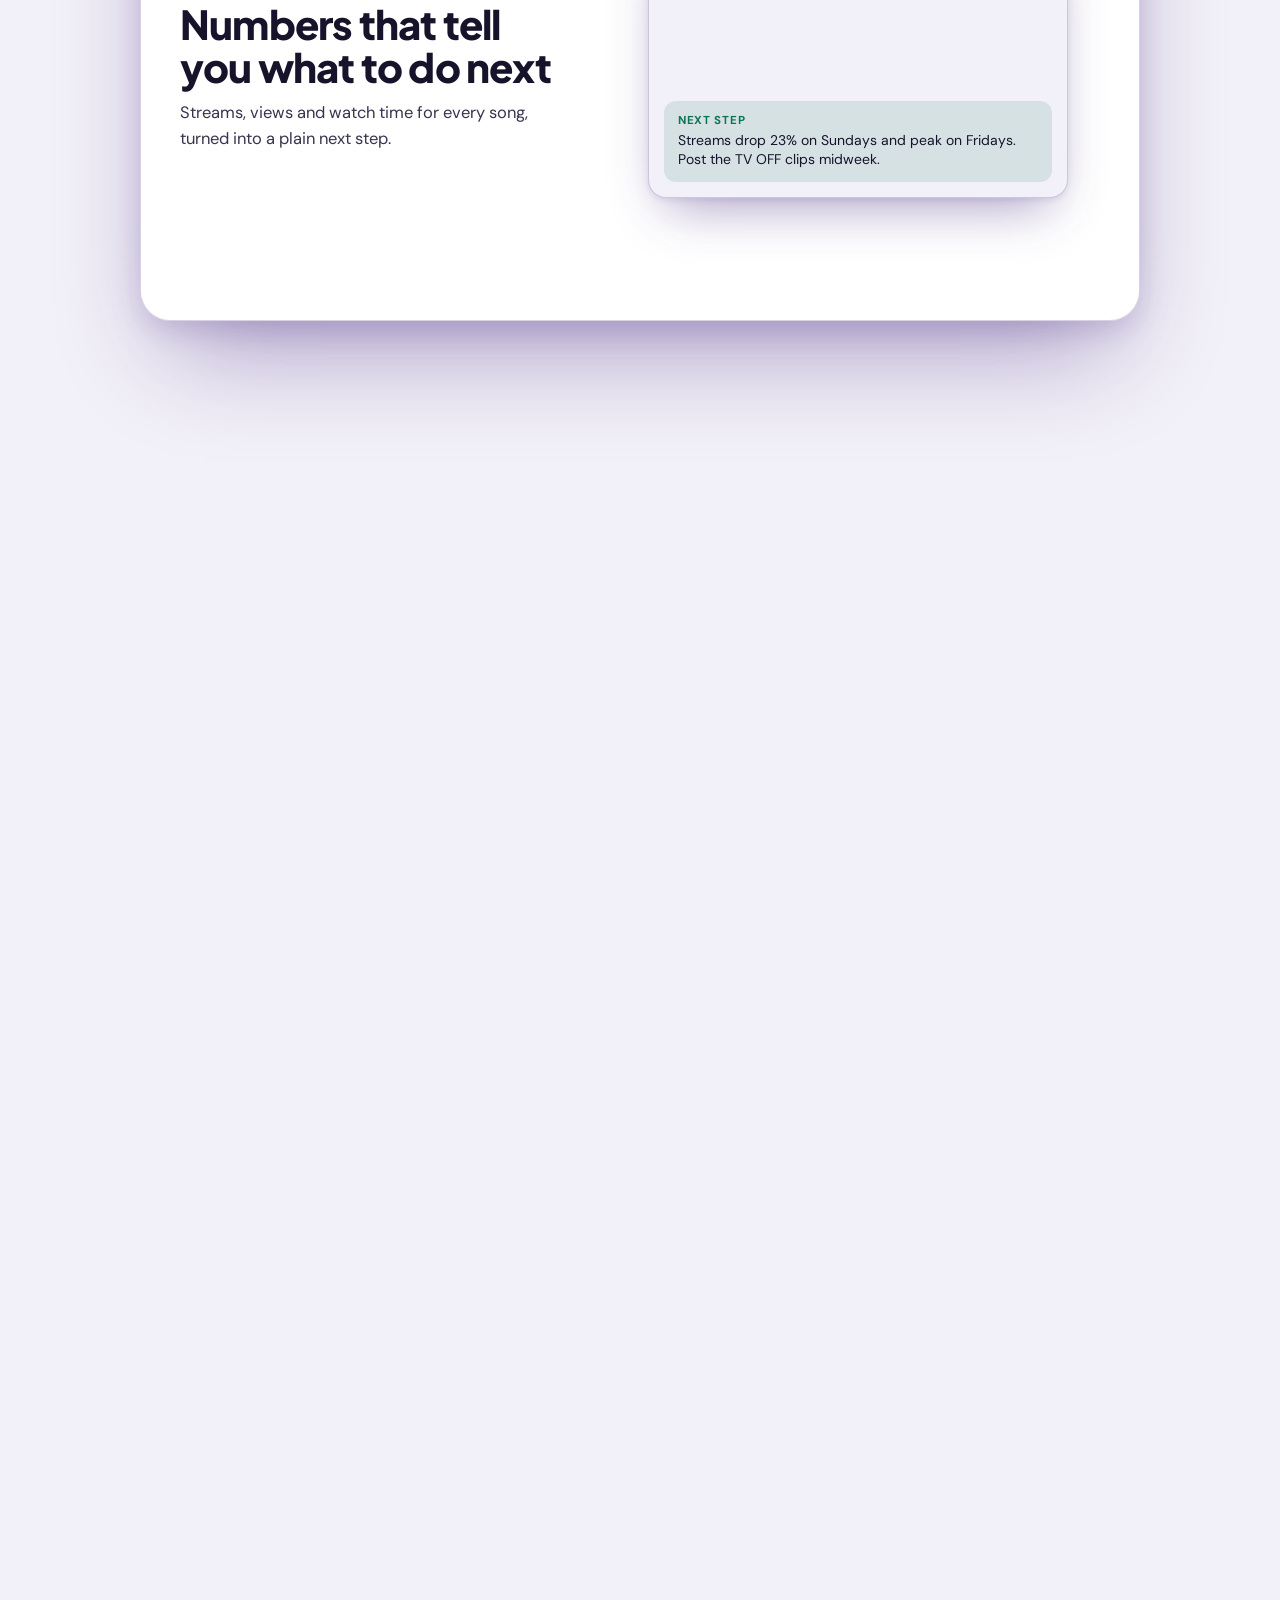
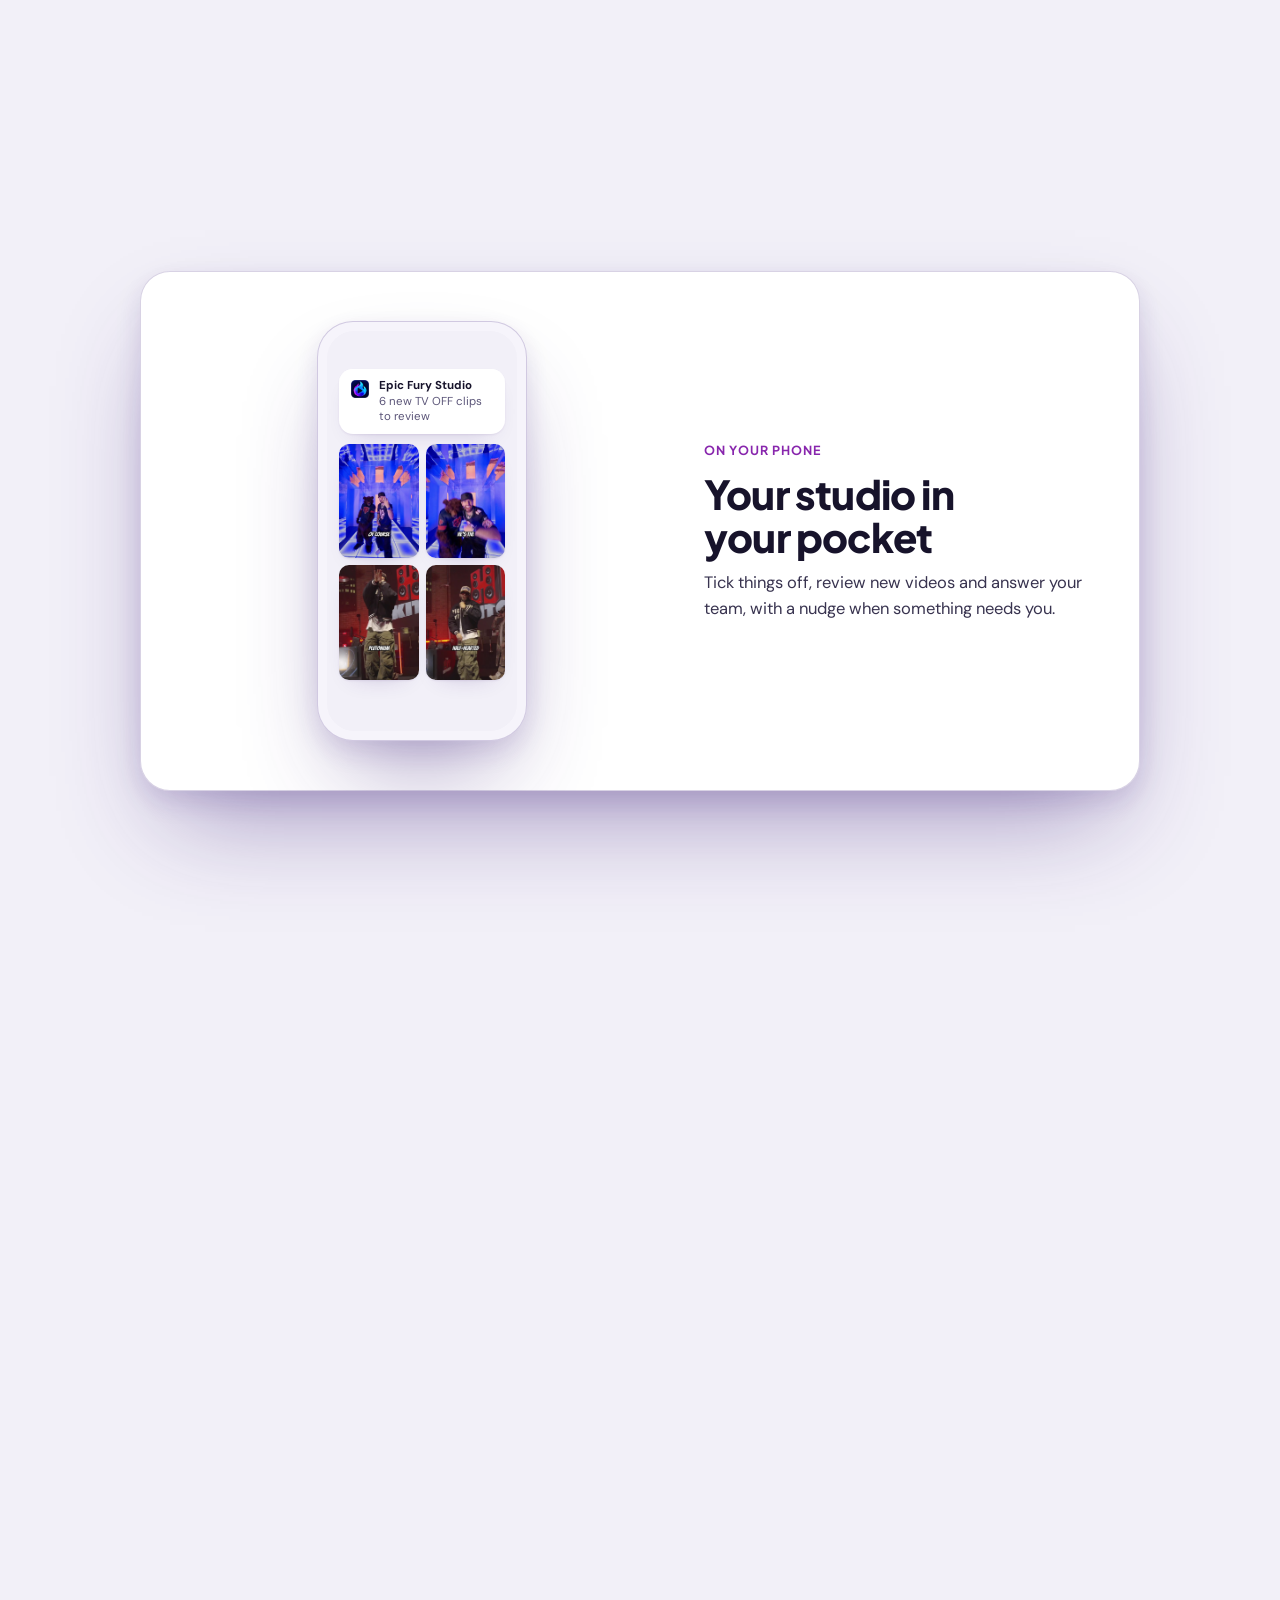
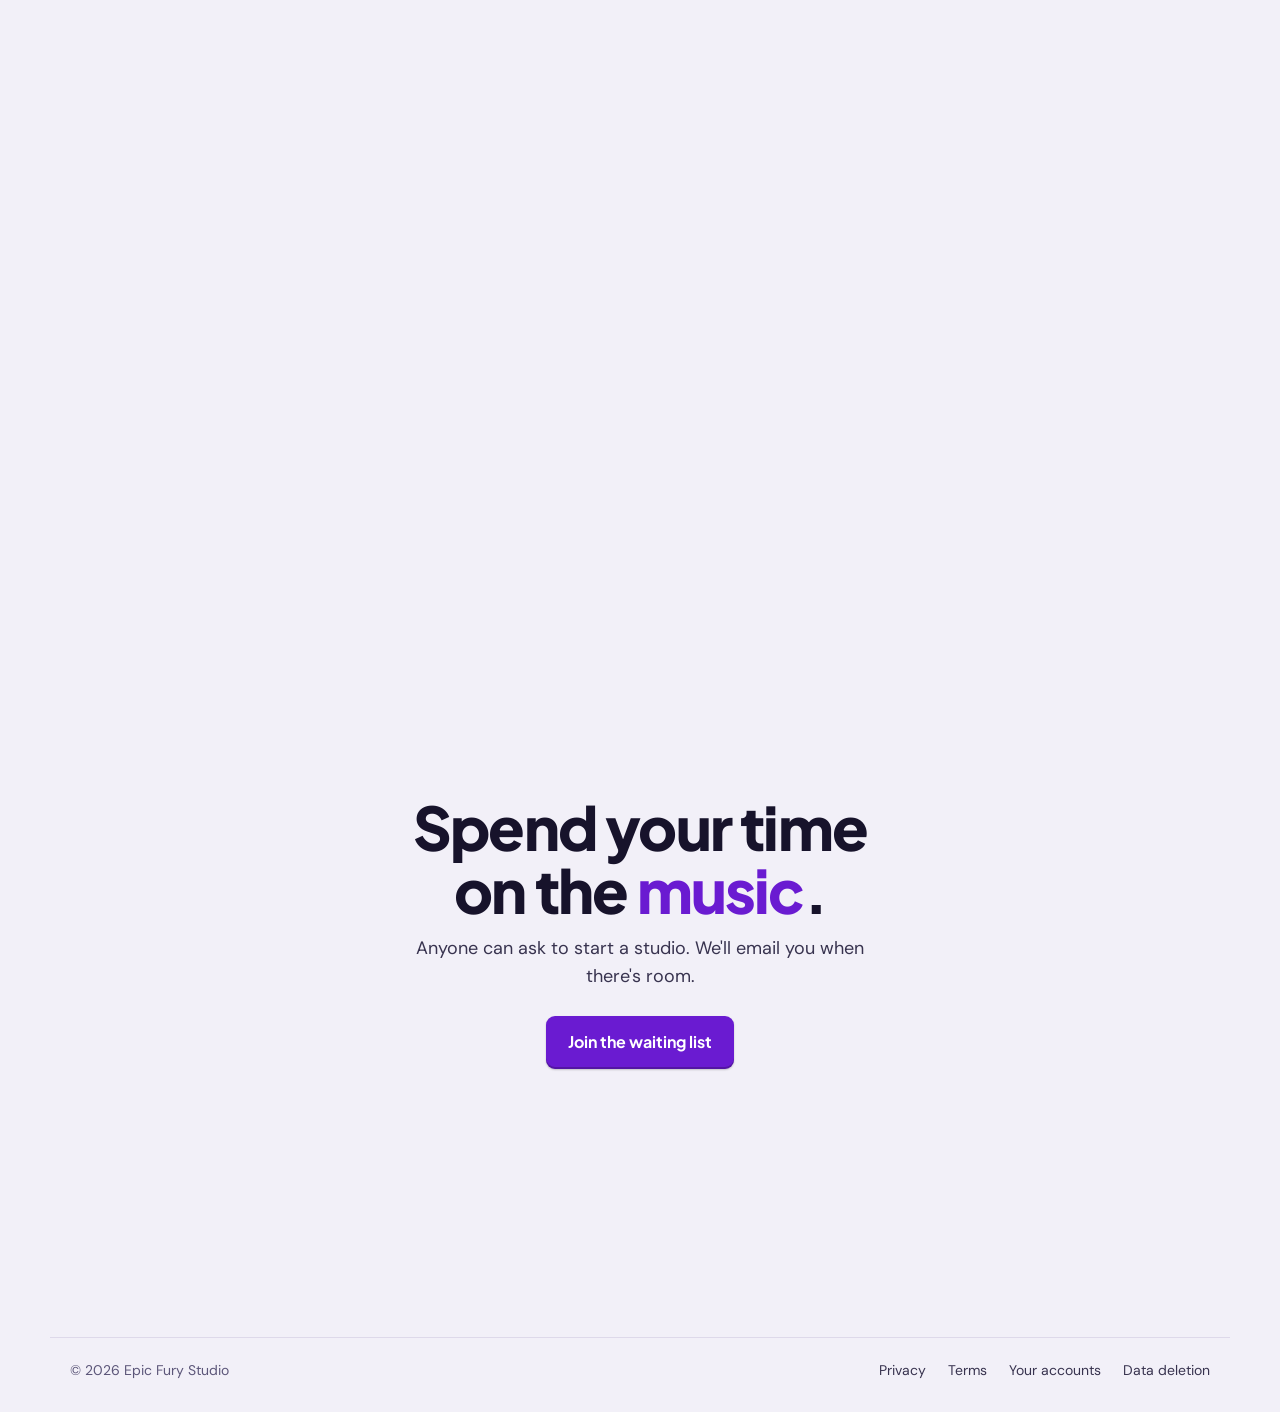
==== commit 3e761947: "Site: new look on every page, smooth scroll, no beta" ====
--- a/index.html
+++ b/index.html
@@ -23,7 +23,6 @@
 <main class="page" id="top">
   <section class="hero">
     <div class="hero-words" id="heroWords">
-      <span class="beta" tabindex="0"><b>Beta</b>Invite only<span class="say">Epic Fury Studio is in beta. Only invited studios can download it for now.</span></span>
       <h1>Your career, handled.<br>You keep making <em>music</em>.</h1>
       <p class="lede">Releases planned, clips posted, fans answered, numbers explained. On your Mac and your phone.</p>
       <div class="get" id="get">
@@ -47,9 +46,9 @@
             <button class="go" id="wgo" type="submit"><span id="wlab">Join</span></button>
           </form>
           <label class="optin"><input type="checkbox" id="news">Send me the occasional update</label>
-          <button class="back" id="back" type="button">‹ I have an invite</button>
-        </div>
-        <p class="invite" id="invite">Not invited? <button type="button" id="toWait">Join the waiting list</button><span class="or">·</span><button type="button" id="toCode" class="soft">Setup code</button></p>
+          <button class="back" id="back" type="button">‹ I have an account</button>
+        </div>
+        <p class="invite" id="invite">No account? <button type="button" id="toWait">Join the waiting list</button><span class="or">·</span><button type="button" id="toCode" class="soft">Setup code</button></p>
         <div class="specs" id="specs">
           <span class="chip"><svg viewBox="0 0 24 24" fill="currentColor" aria-hidden="true"><path d="M16.4 12.6c0-2.4 2-3.5 2-3.6-1.1-1.6-2.8-1.8-3.4-1.8-1.4-.2-2.8.8-3.5.8-.7 0-1.9-.8-3.1-.8-1.6 0-3 .9-3.8 2.3-1.6 2.8-.4 7 1.2 9.3.8 1.1 1.7 2.4 2.9 2.3 1.2 0 1.6-.7 3-.7s1.8.7 3 .7c1.3 0 2.1-1.1 2.8-2.3.9-1.3 1.3-2.6 1.3-2.6s-2.4-1-2.4-3.6zM14.1 5.6c.6-.8 1.1-1.9 1-3-1 0-2.1.7-2.8 1.5-.6.7-1.2 1.8-1 2.9 1.1.1 2.1-.6 2.8-1.4z"/></svg>Mac with Apple silicon</span>
           <span class="chip"><svg viewBox="0 0 24 24" fill="none" stroke="currentColor" stroke-width="2" stroke-linecap="round" stroke-linejoin="round" aria-hidden="true"><rect x="7" y="2.5" width="10" height="19" rx="2.5"/><path d="M11 18.5h2"/></svg>iPhone</span>
@@ -201,7 +200,7 @@
   </div></section>
   <section class="end">
     <div><h2>Spend your time<br>on the <em>music</em>.</h2>
-    <p>Invite only for now. We'll email you when there's room.</p>
+    <p>Anyone can ask to start a studio. We'll email you when there's room.</p>
     <button class="go" id="endWait" type="button">Join the waiting list</button></div>
   </section>
 </div>
@@ -225,6 +224,6 @@
   <p>The figures stay on the Mac that read them and are shared only with members of the same team who have access to that artist. They are not sold or used for advertising. Disconnect any account inside the app, or revoke access from the platform's own settings (for Google accounts, at <a href="https://myaccount.google.com/permissions">myaccount.google.com/permissions</a>). The <a href="/privacy">Privacy Policy</a> lists everything that is stored and where.</p>
 </dialog>
 
-<script src="/home.js?v=4" defer></script>
+<script src="/home.js?v=6" defer></script>
 </body>
 </html>
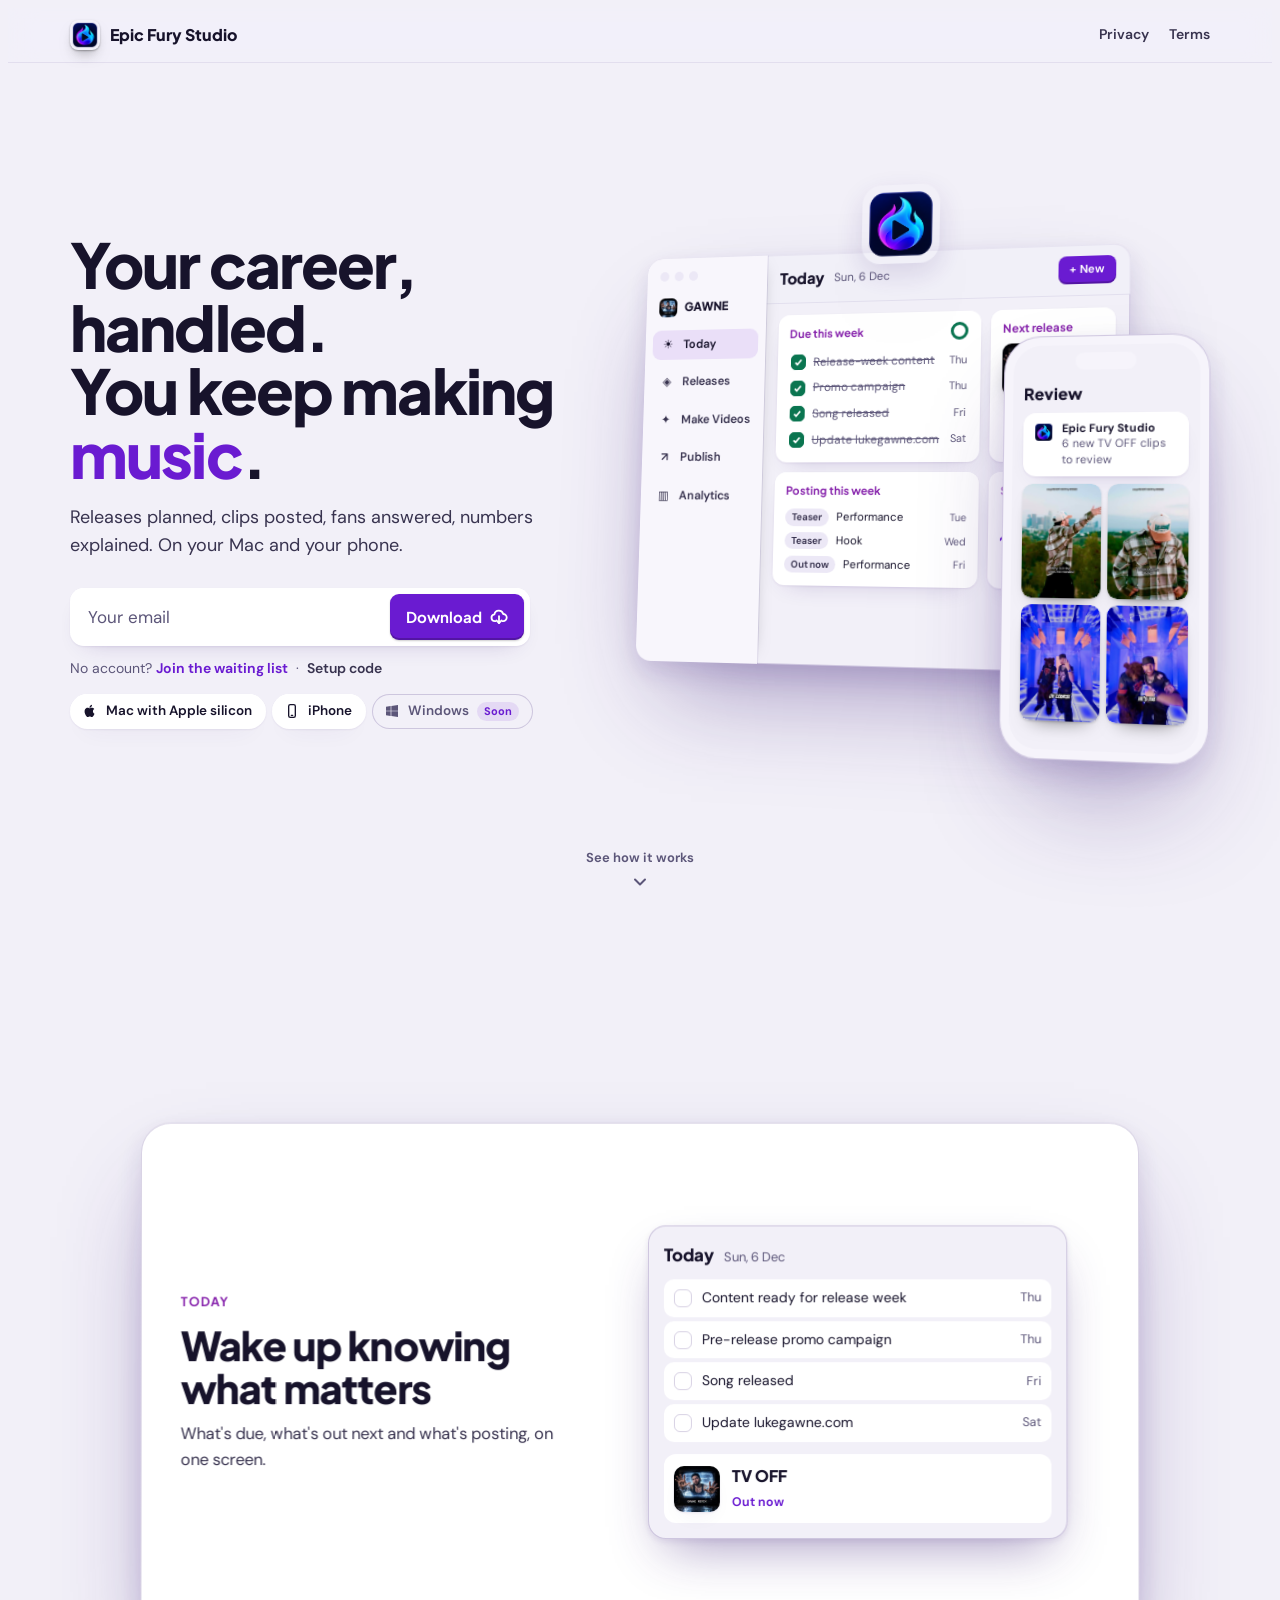
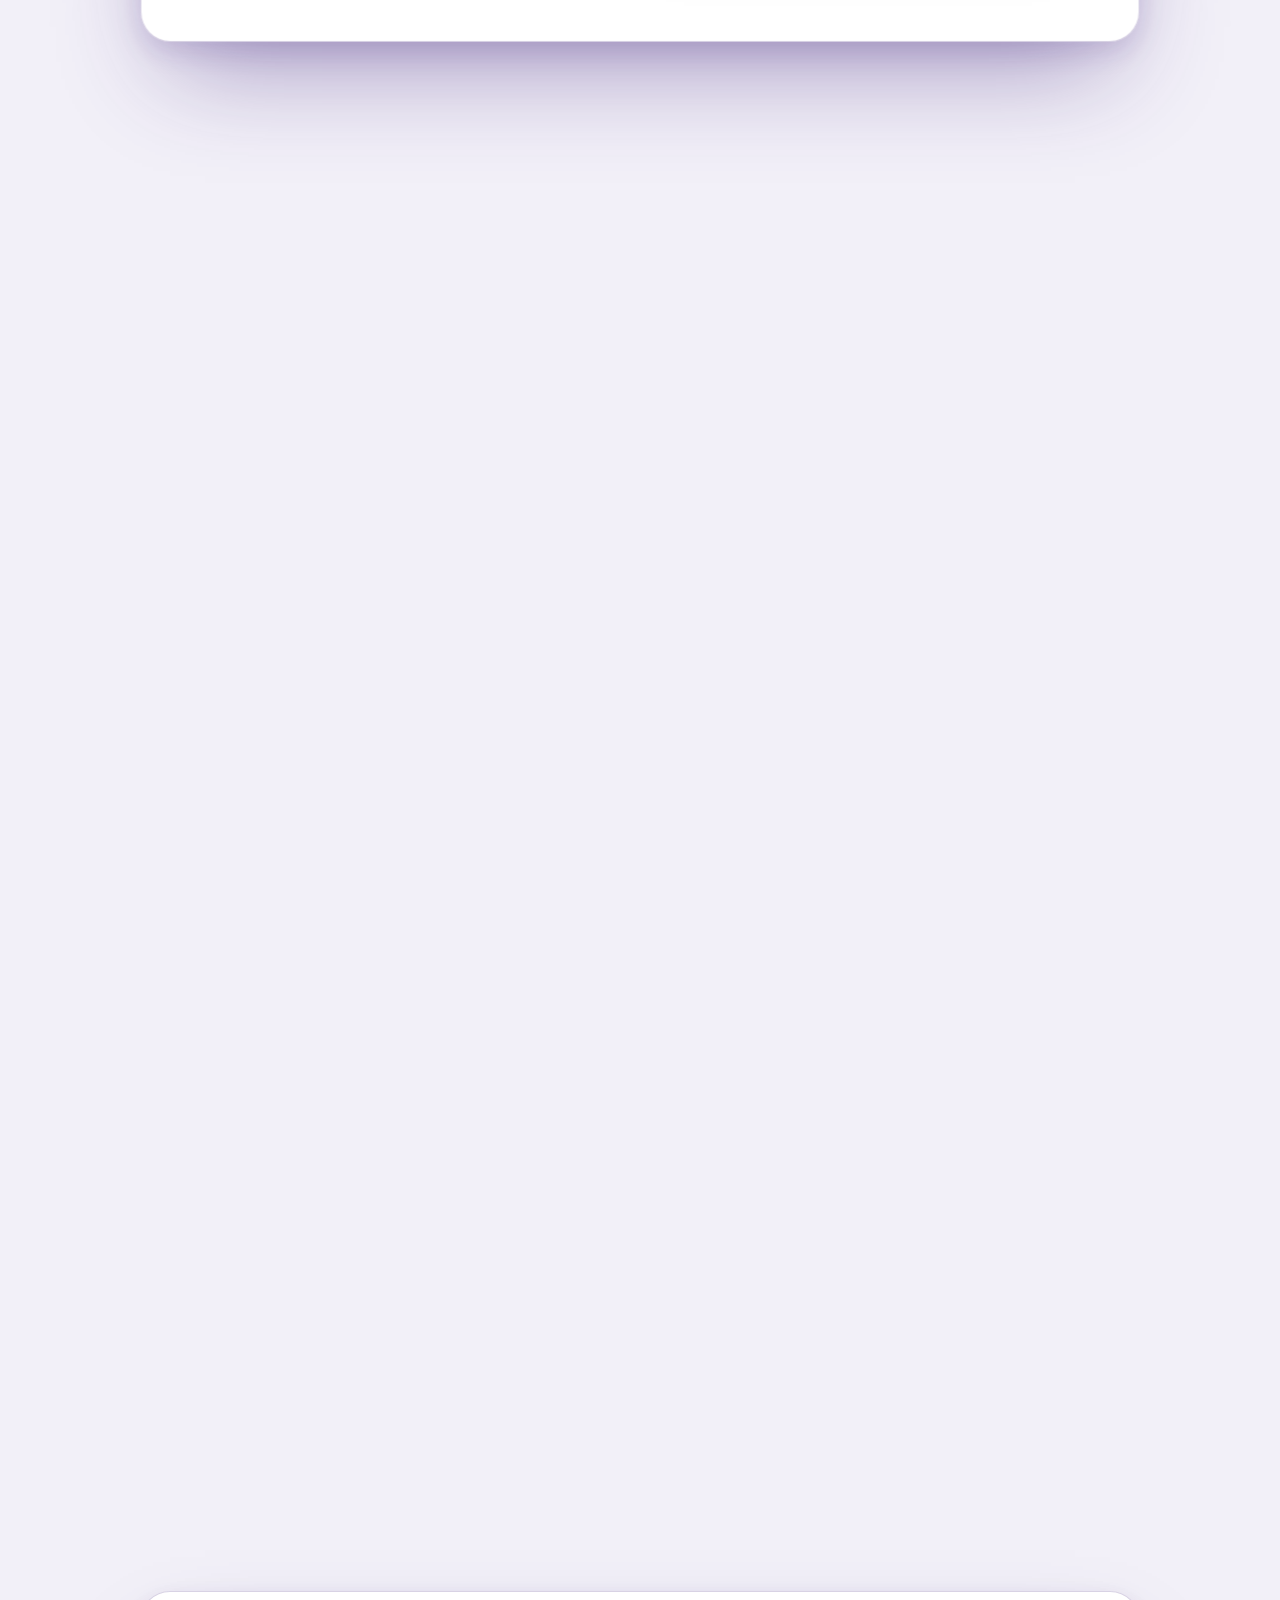
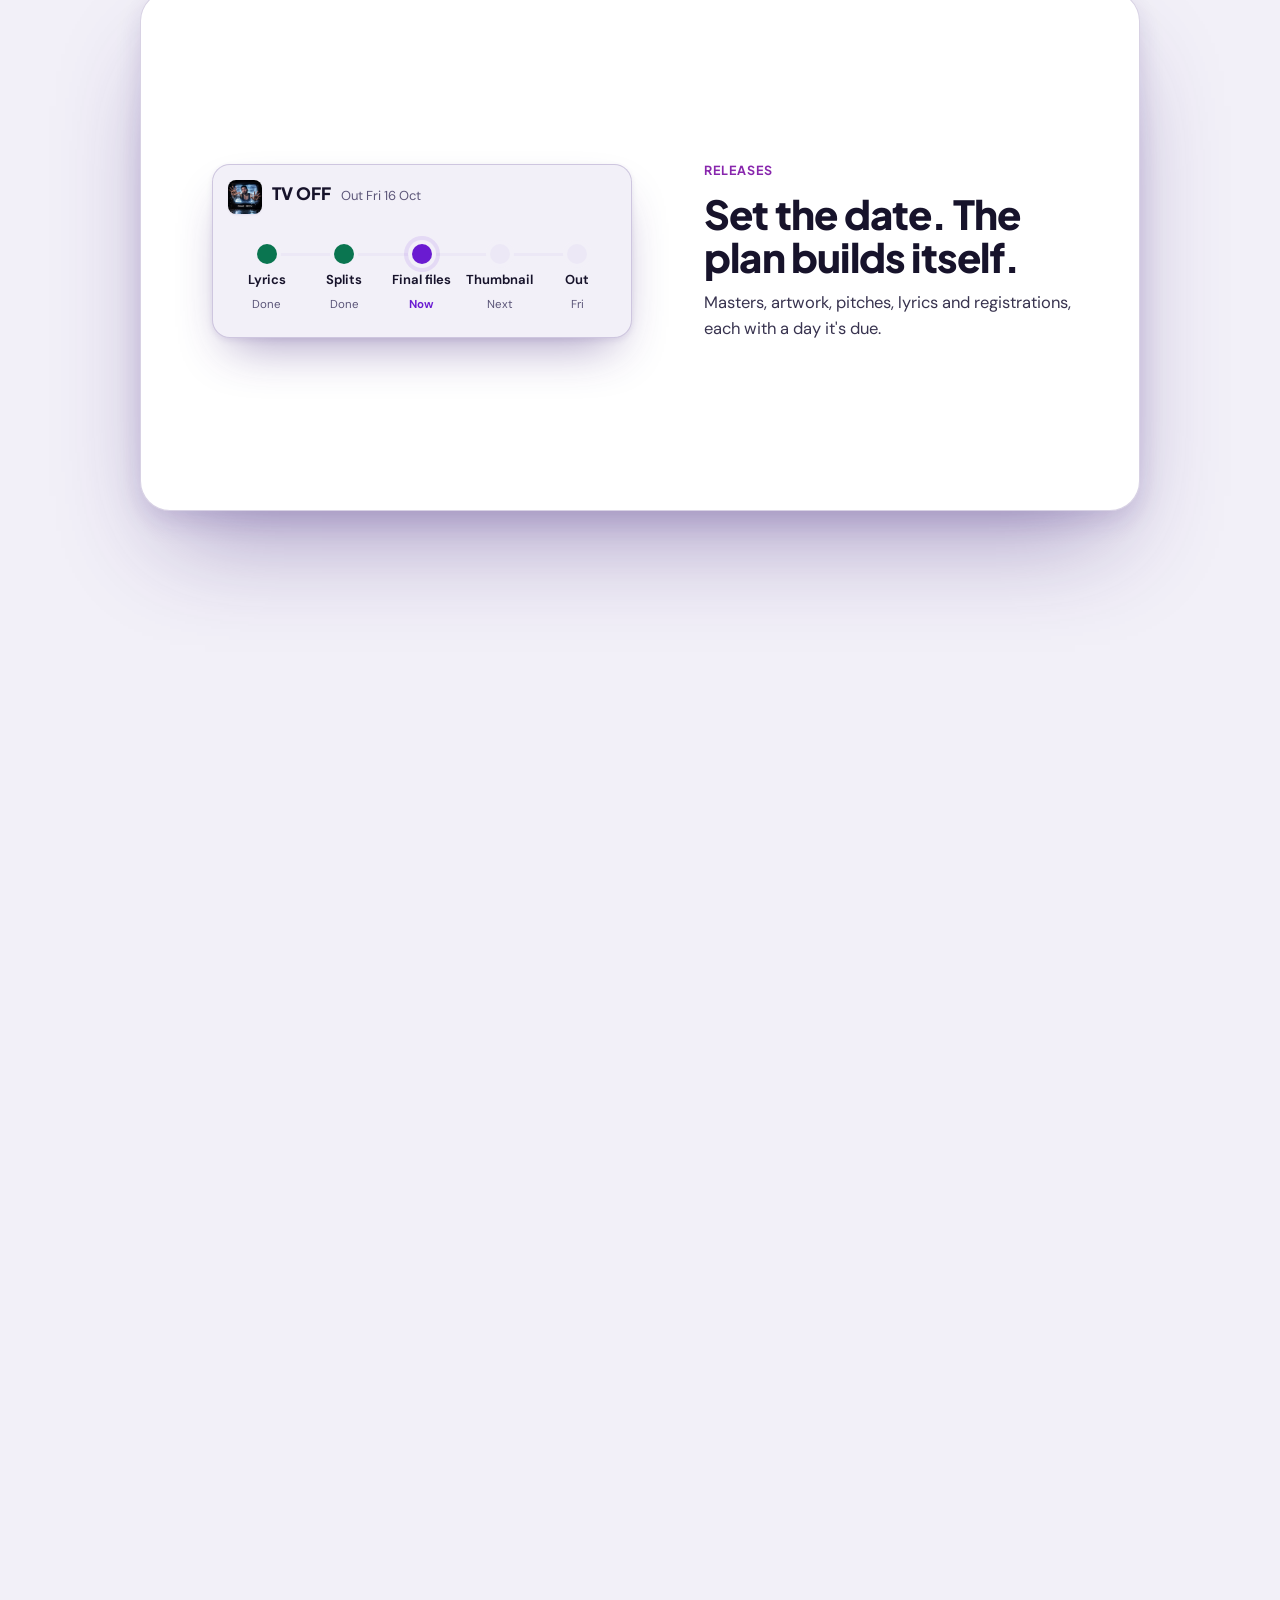
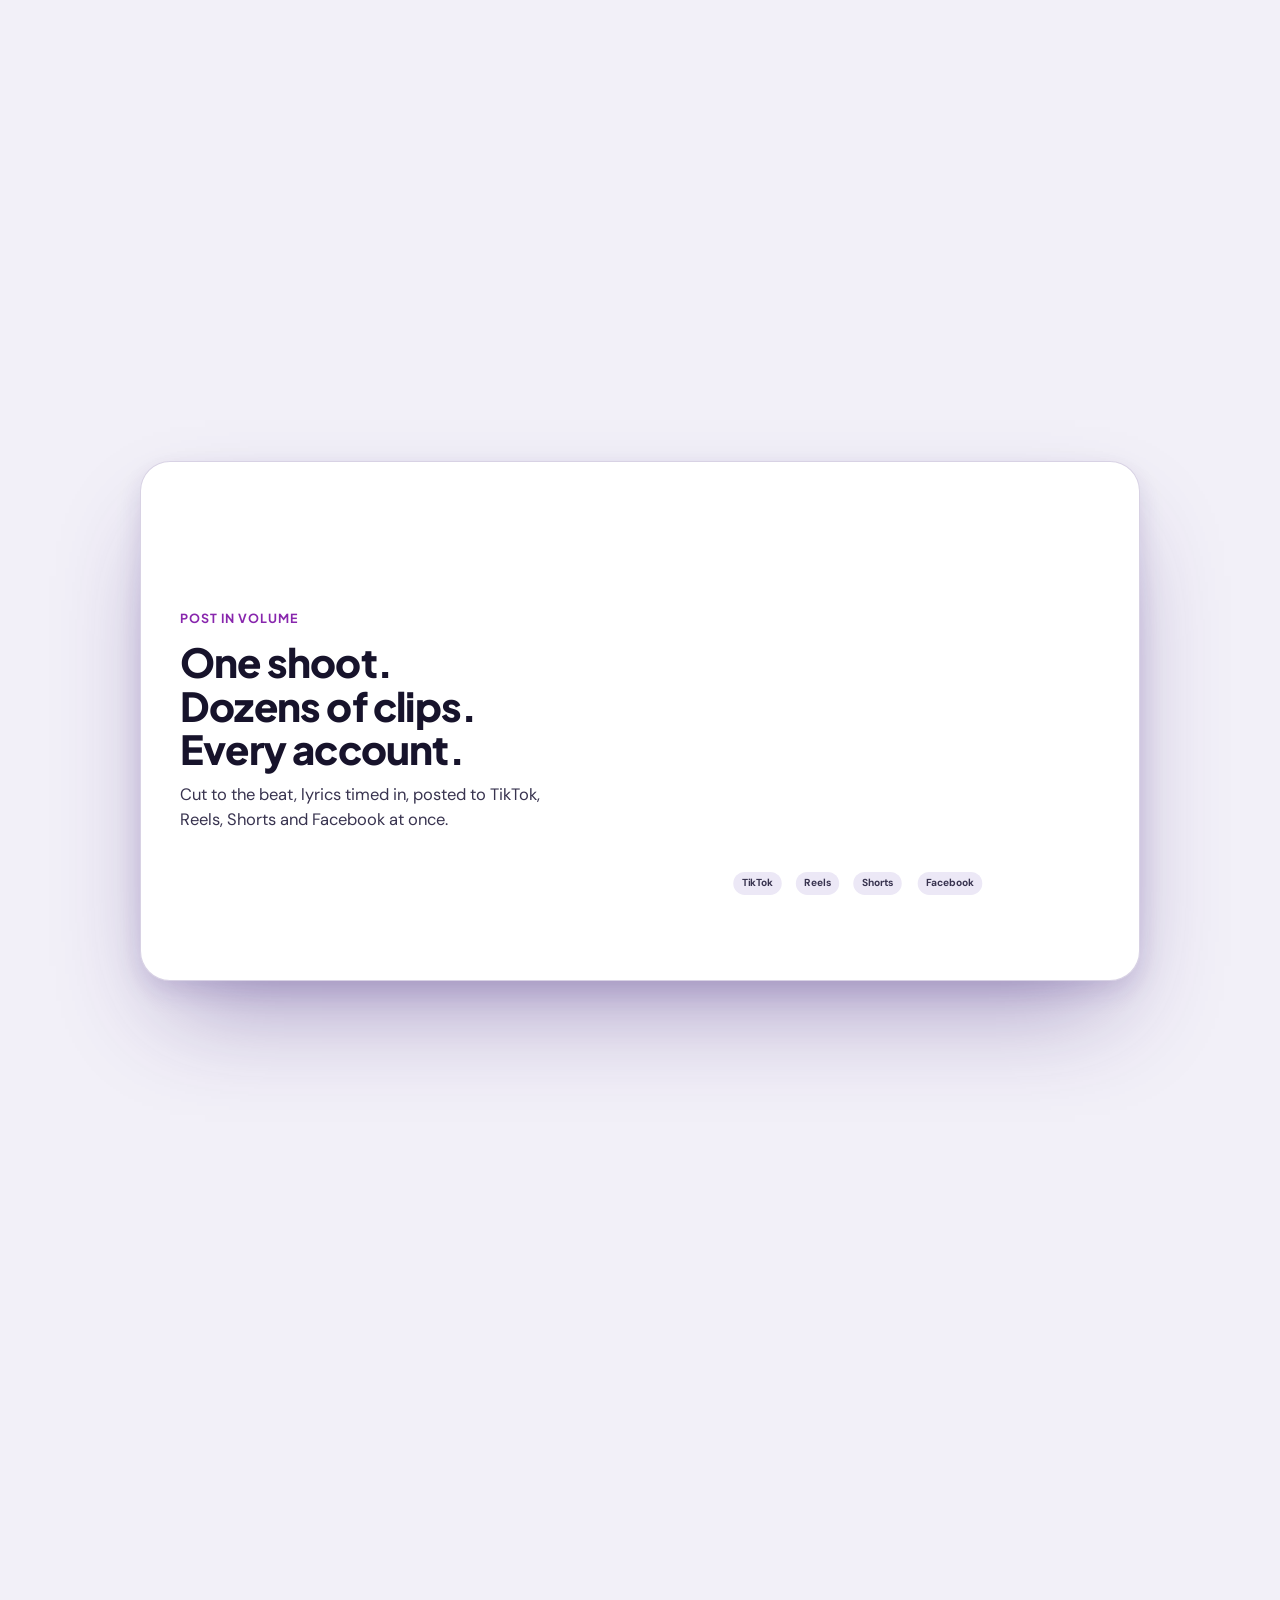
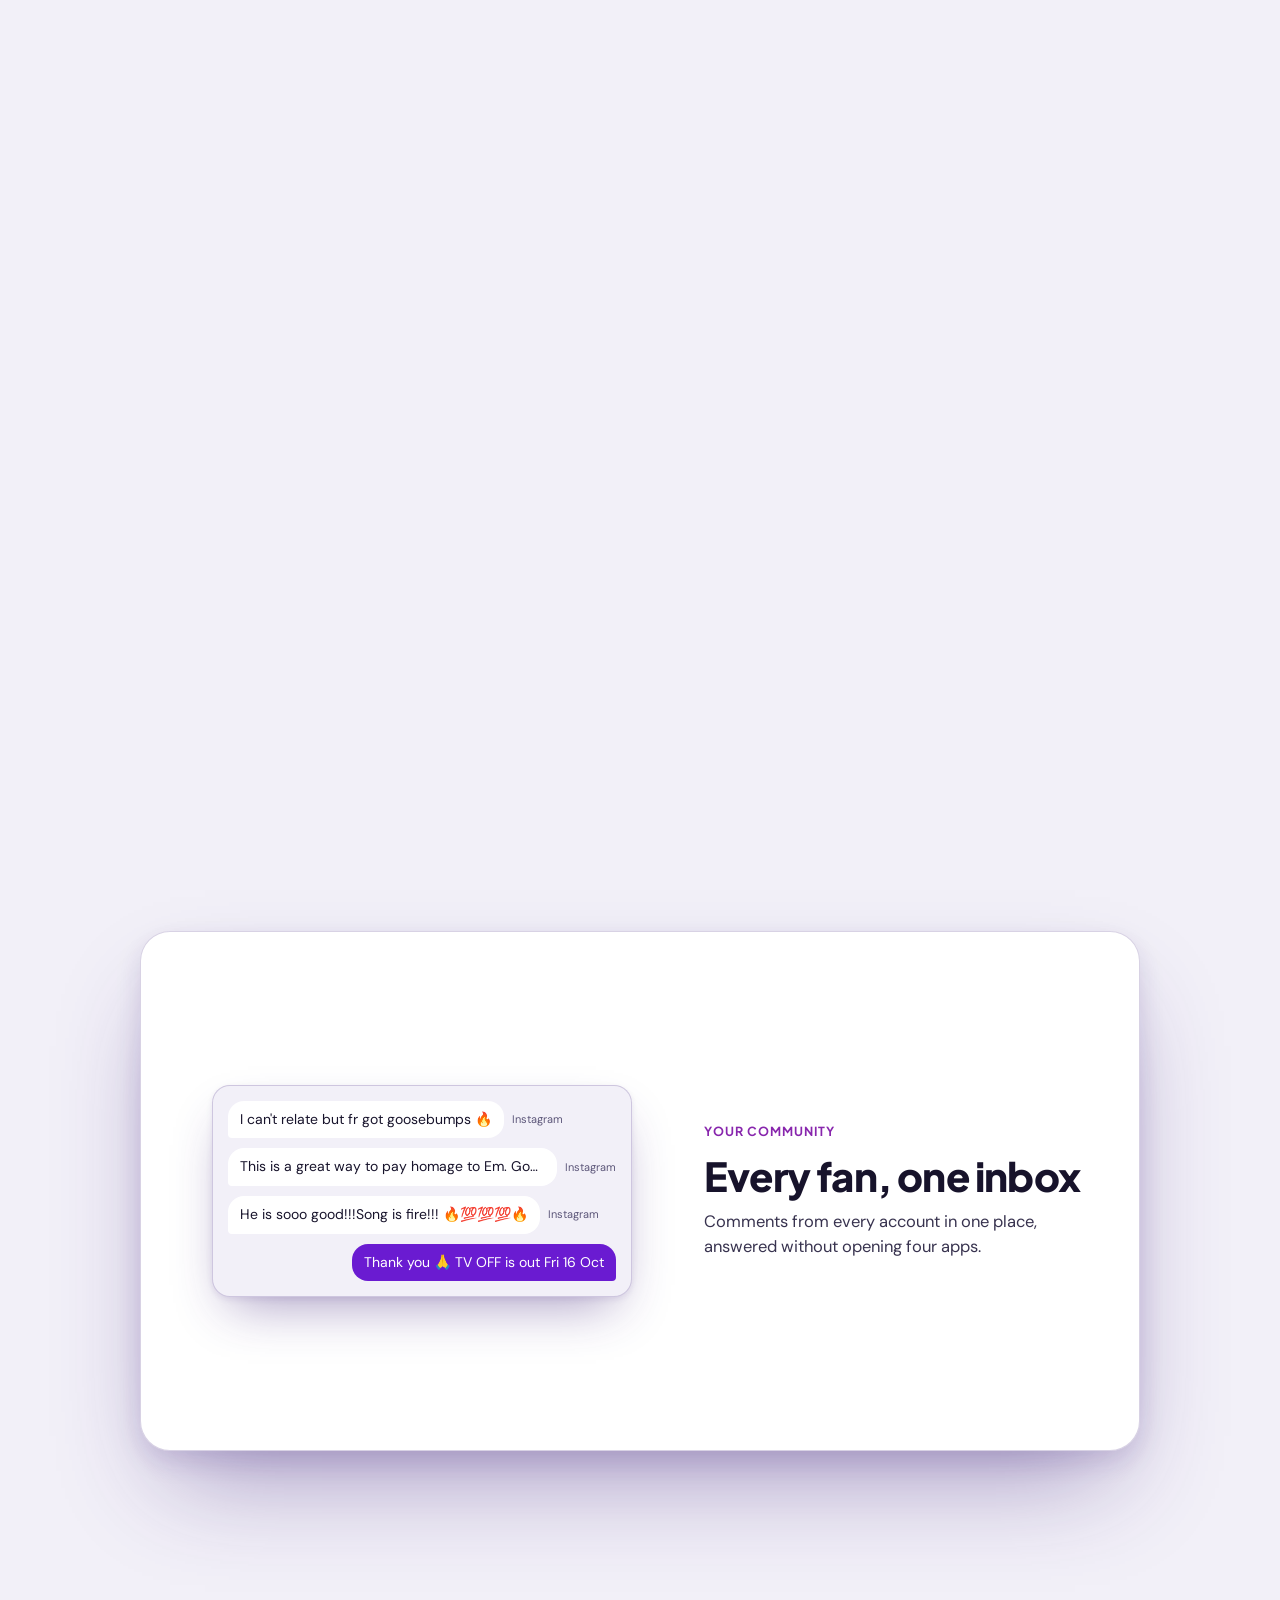
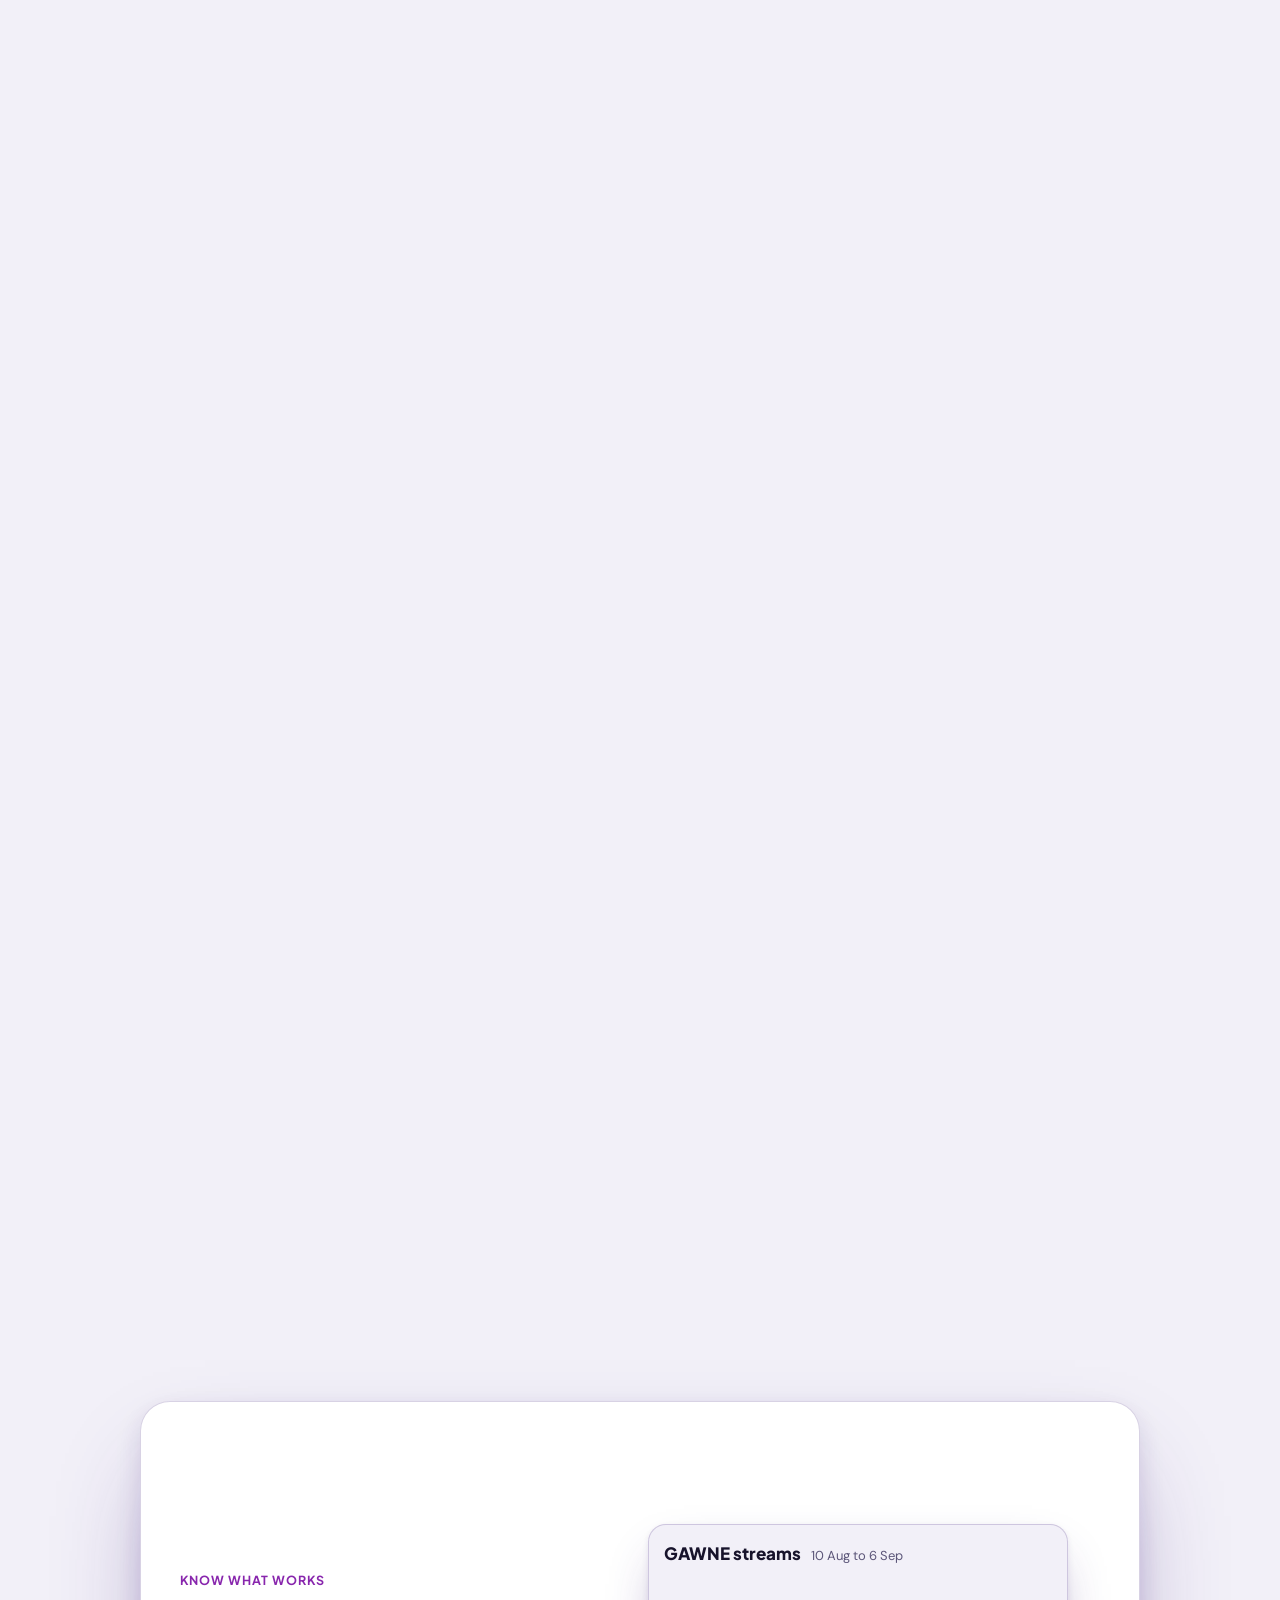
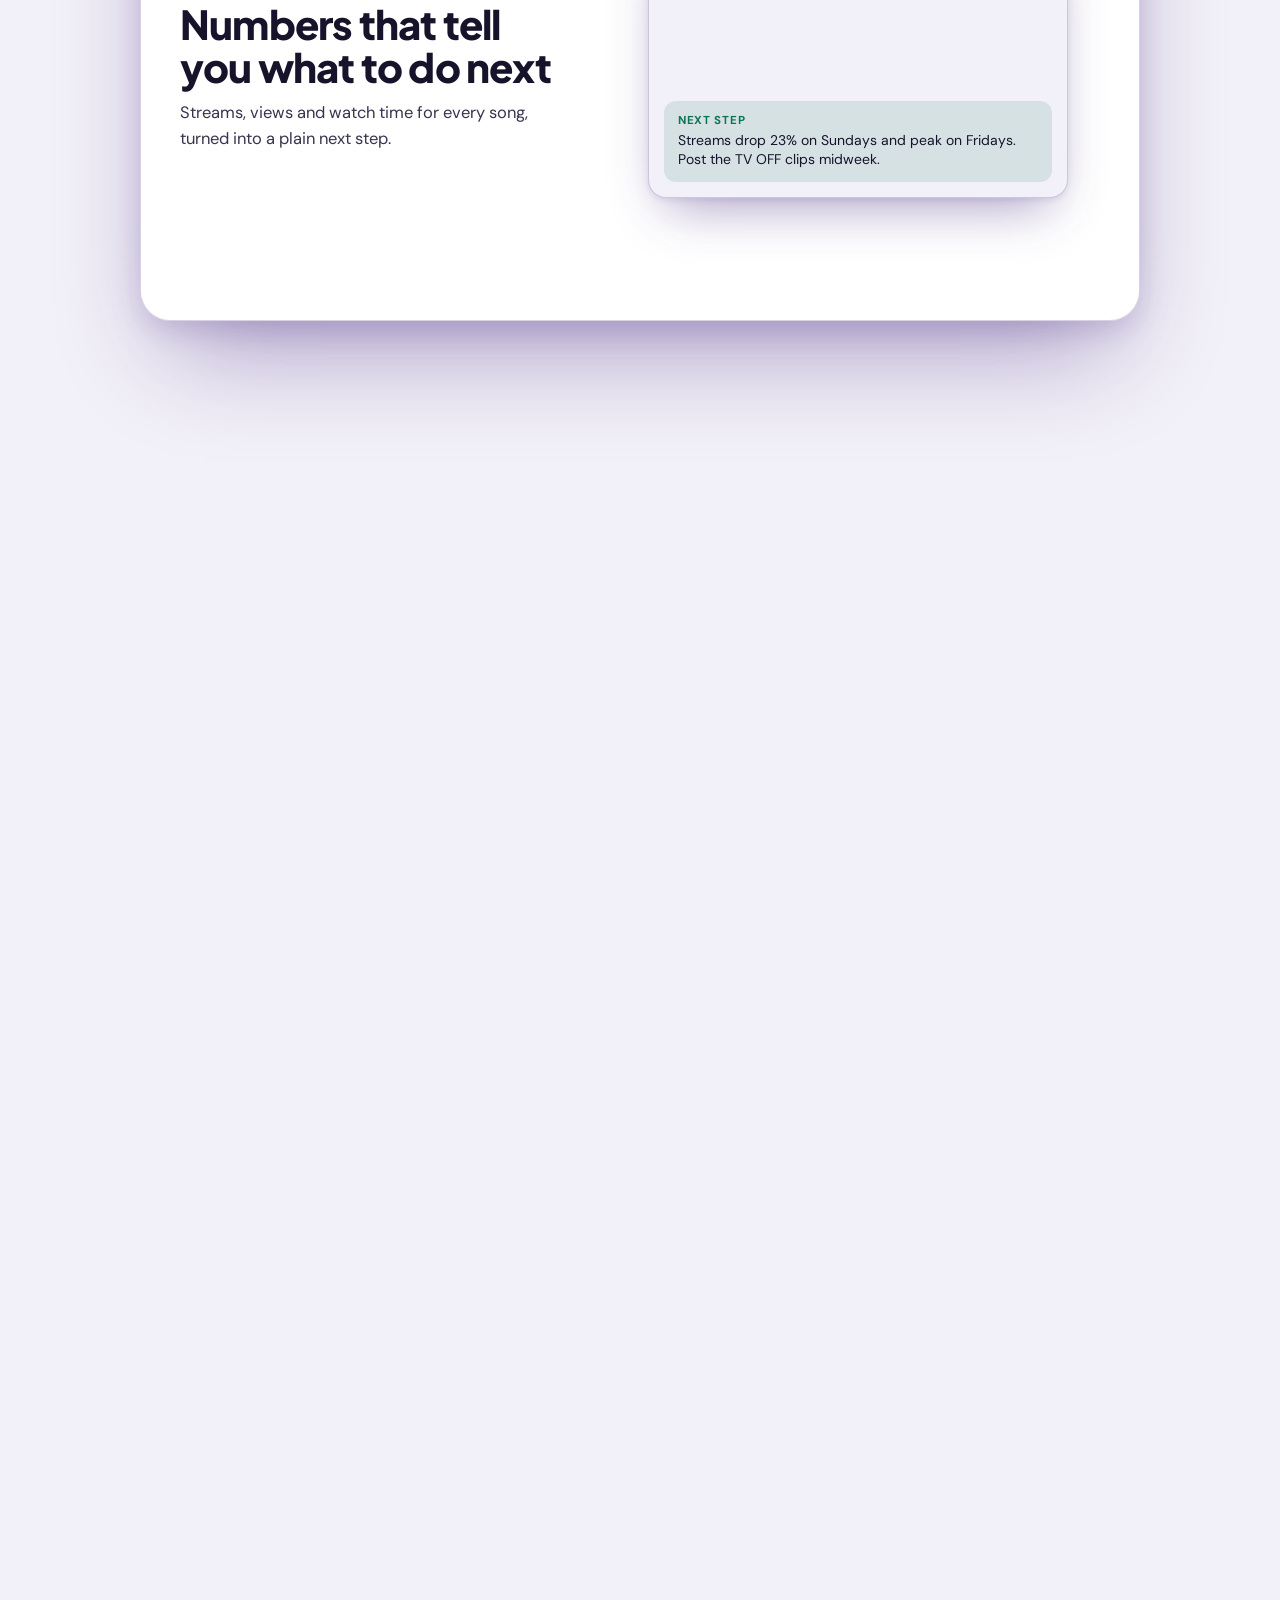
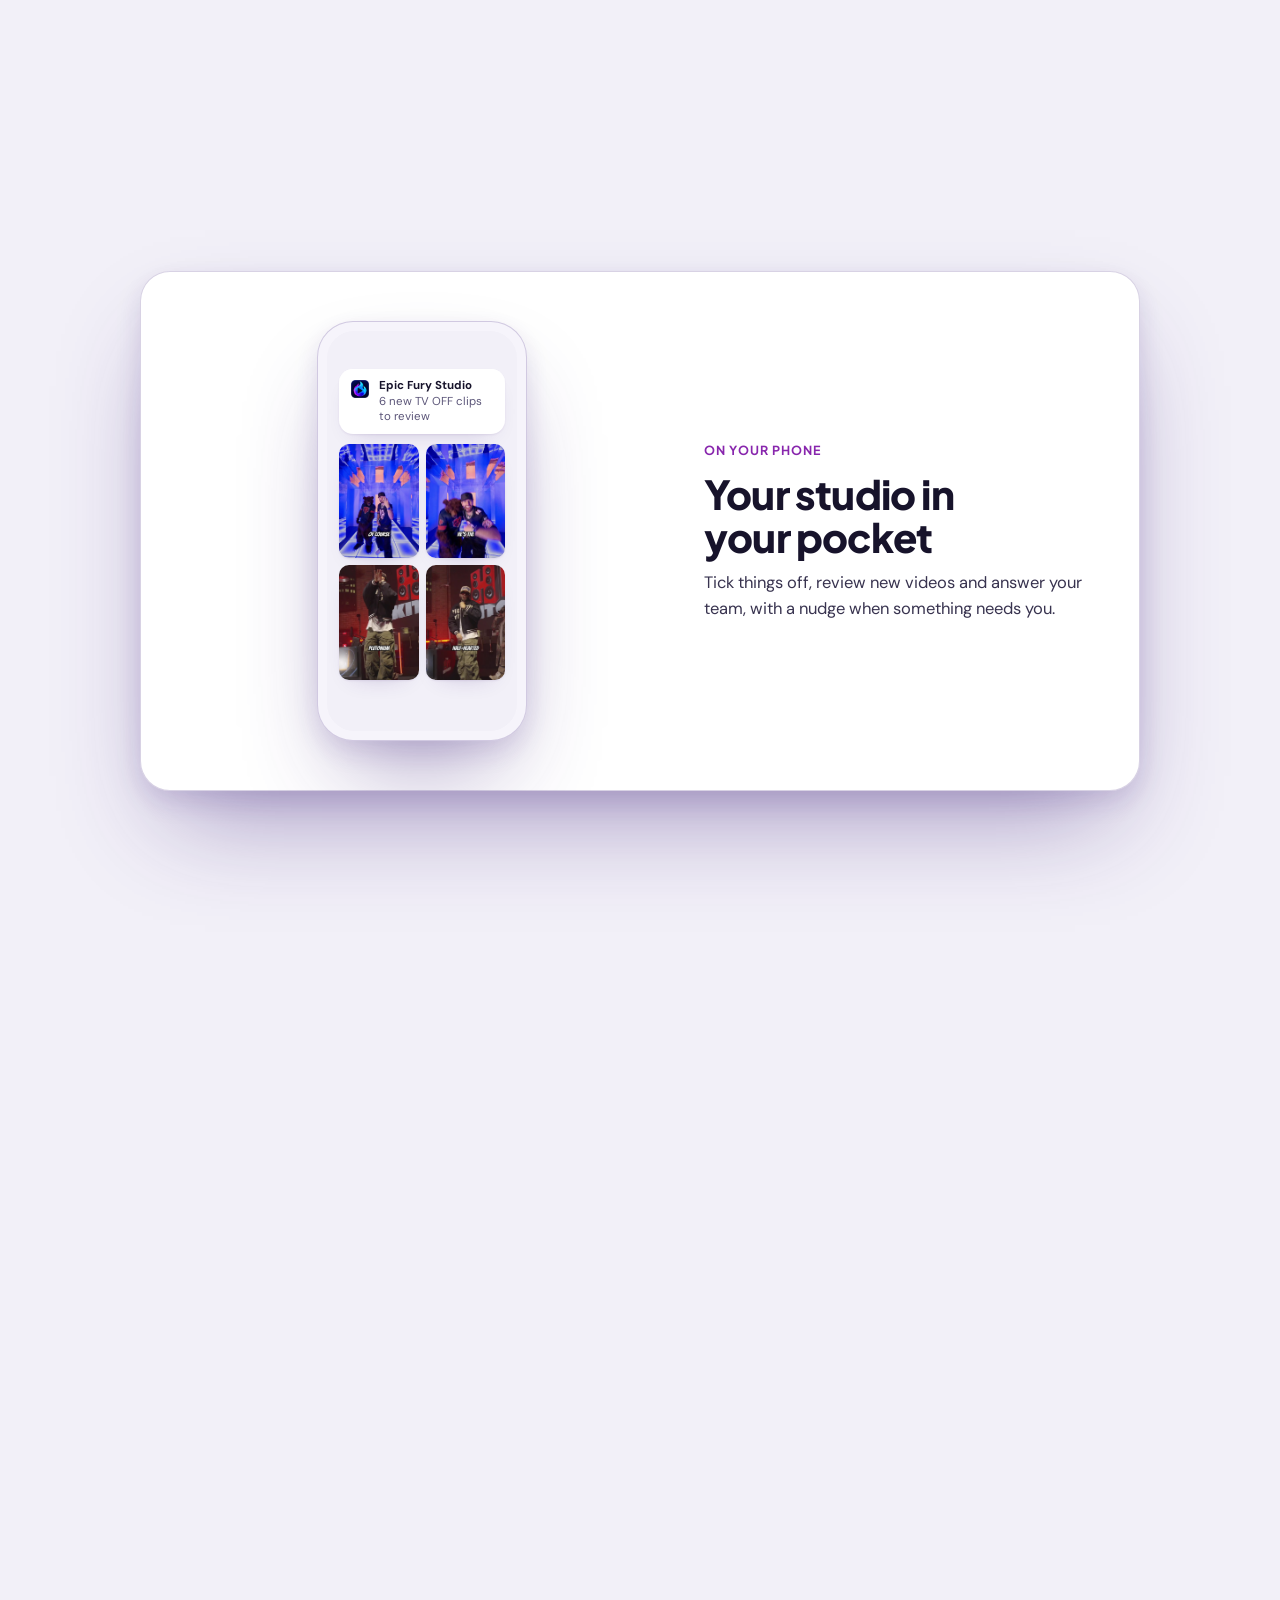
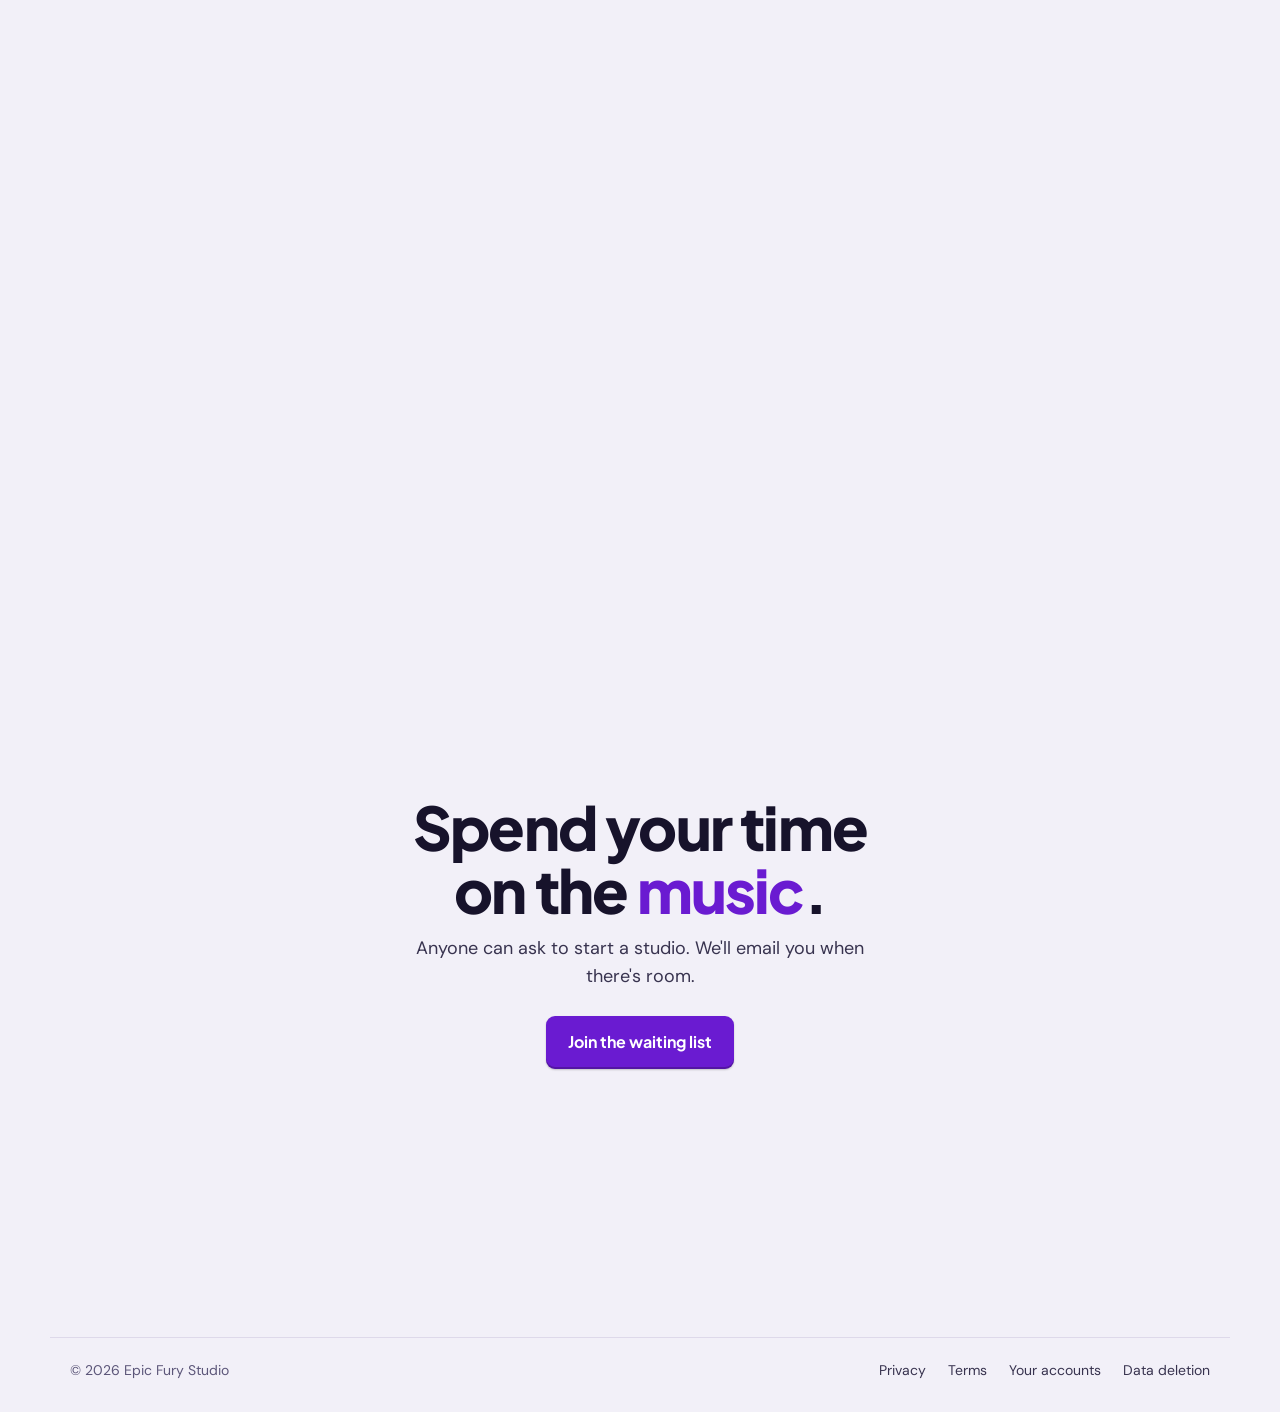
==== commit e3928481: "Download button: the installer straight away while open download is on Co-Authored-By: Claude Opus 5" ====
--- a/index.html
+++ b/index.html
@@ -224,6 +224,6 @@
   <p>The figures stay on the Mac that read them and are shared only with members of the same team who have access to that artist. They are not sold or used for advertising. Disconnect any account inside the app, or revoke access from the platform's own settings (for Google accounts, at <a href="https://myaccount.google.com/permissions">myaccount.google.com/permissions</a>). The <a href="/privacy">Privacy Policy</a> lists everything that is stored and where.</p>
 </dialog>
 
-<script src="/home.js?v=6" defer></script>
+<script src="/home.js?v=7" defer></script>
 </body>
 </html>
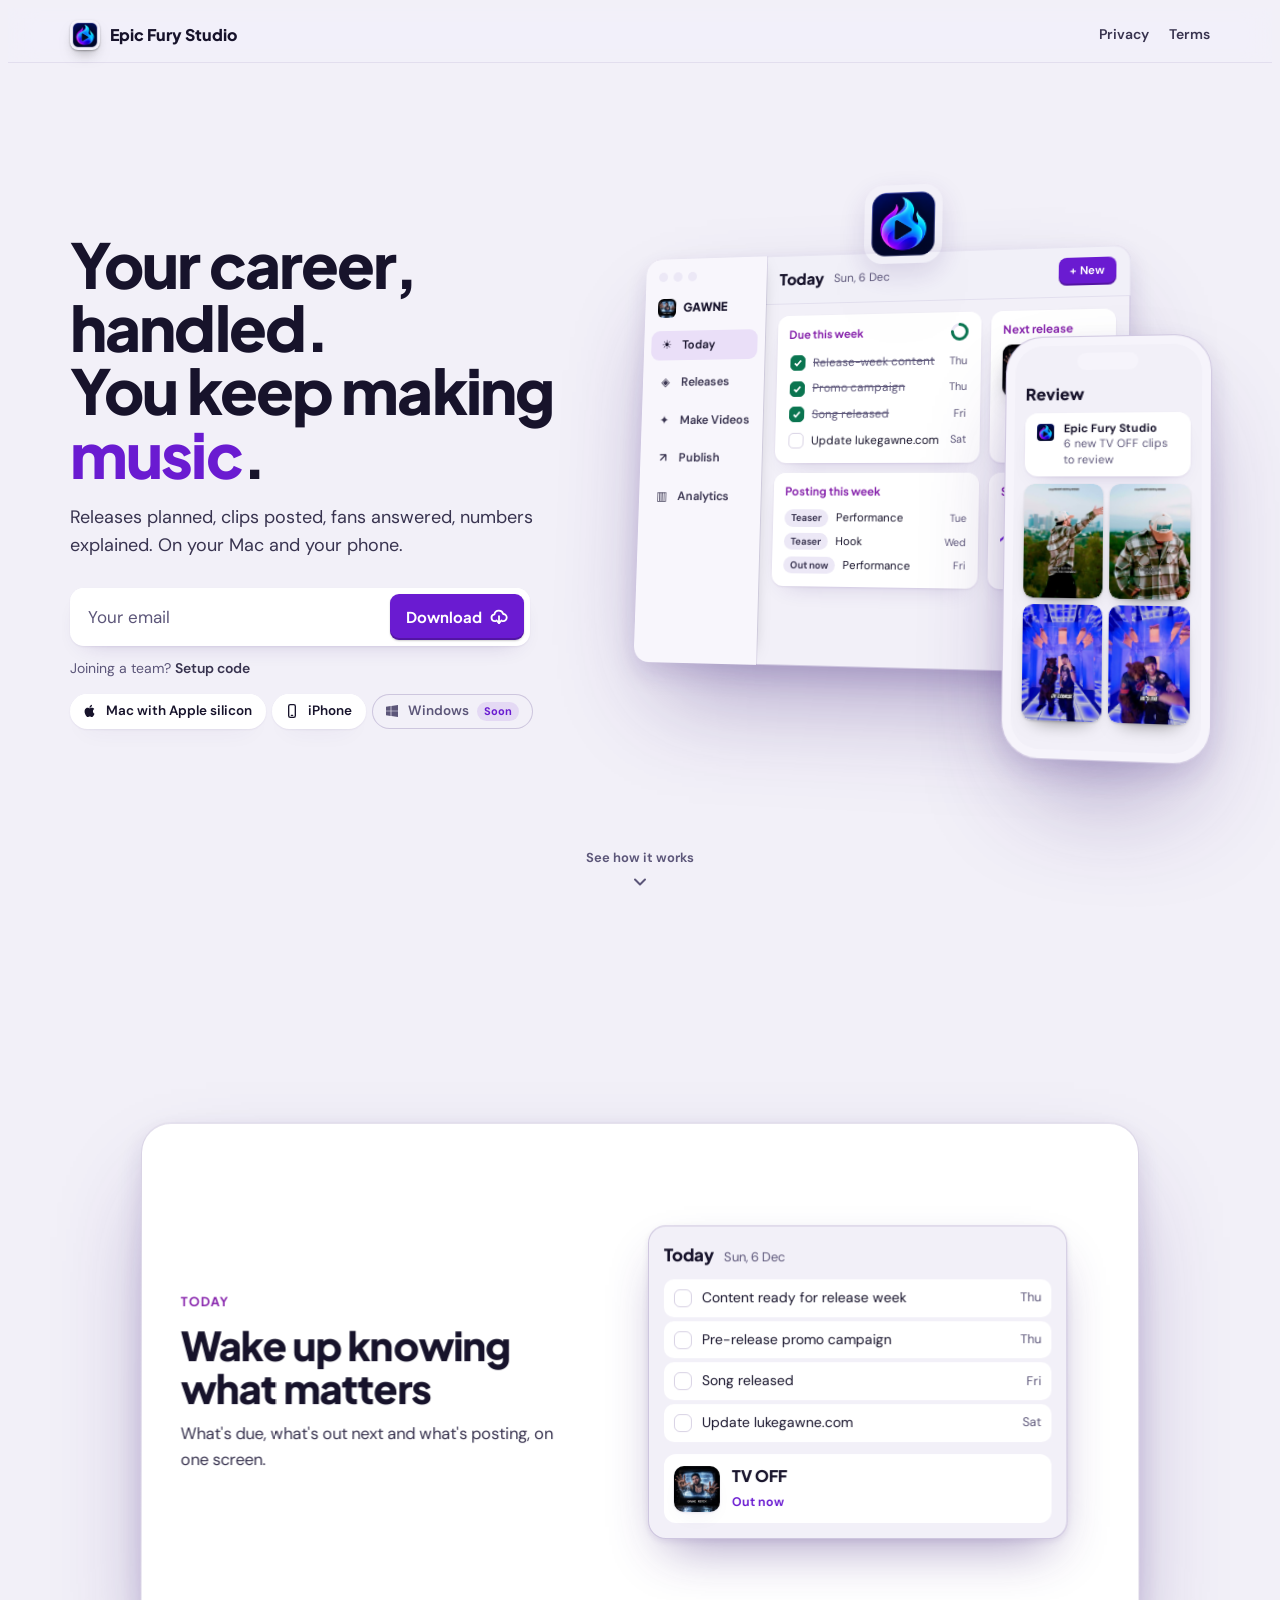
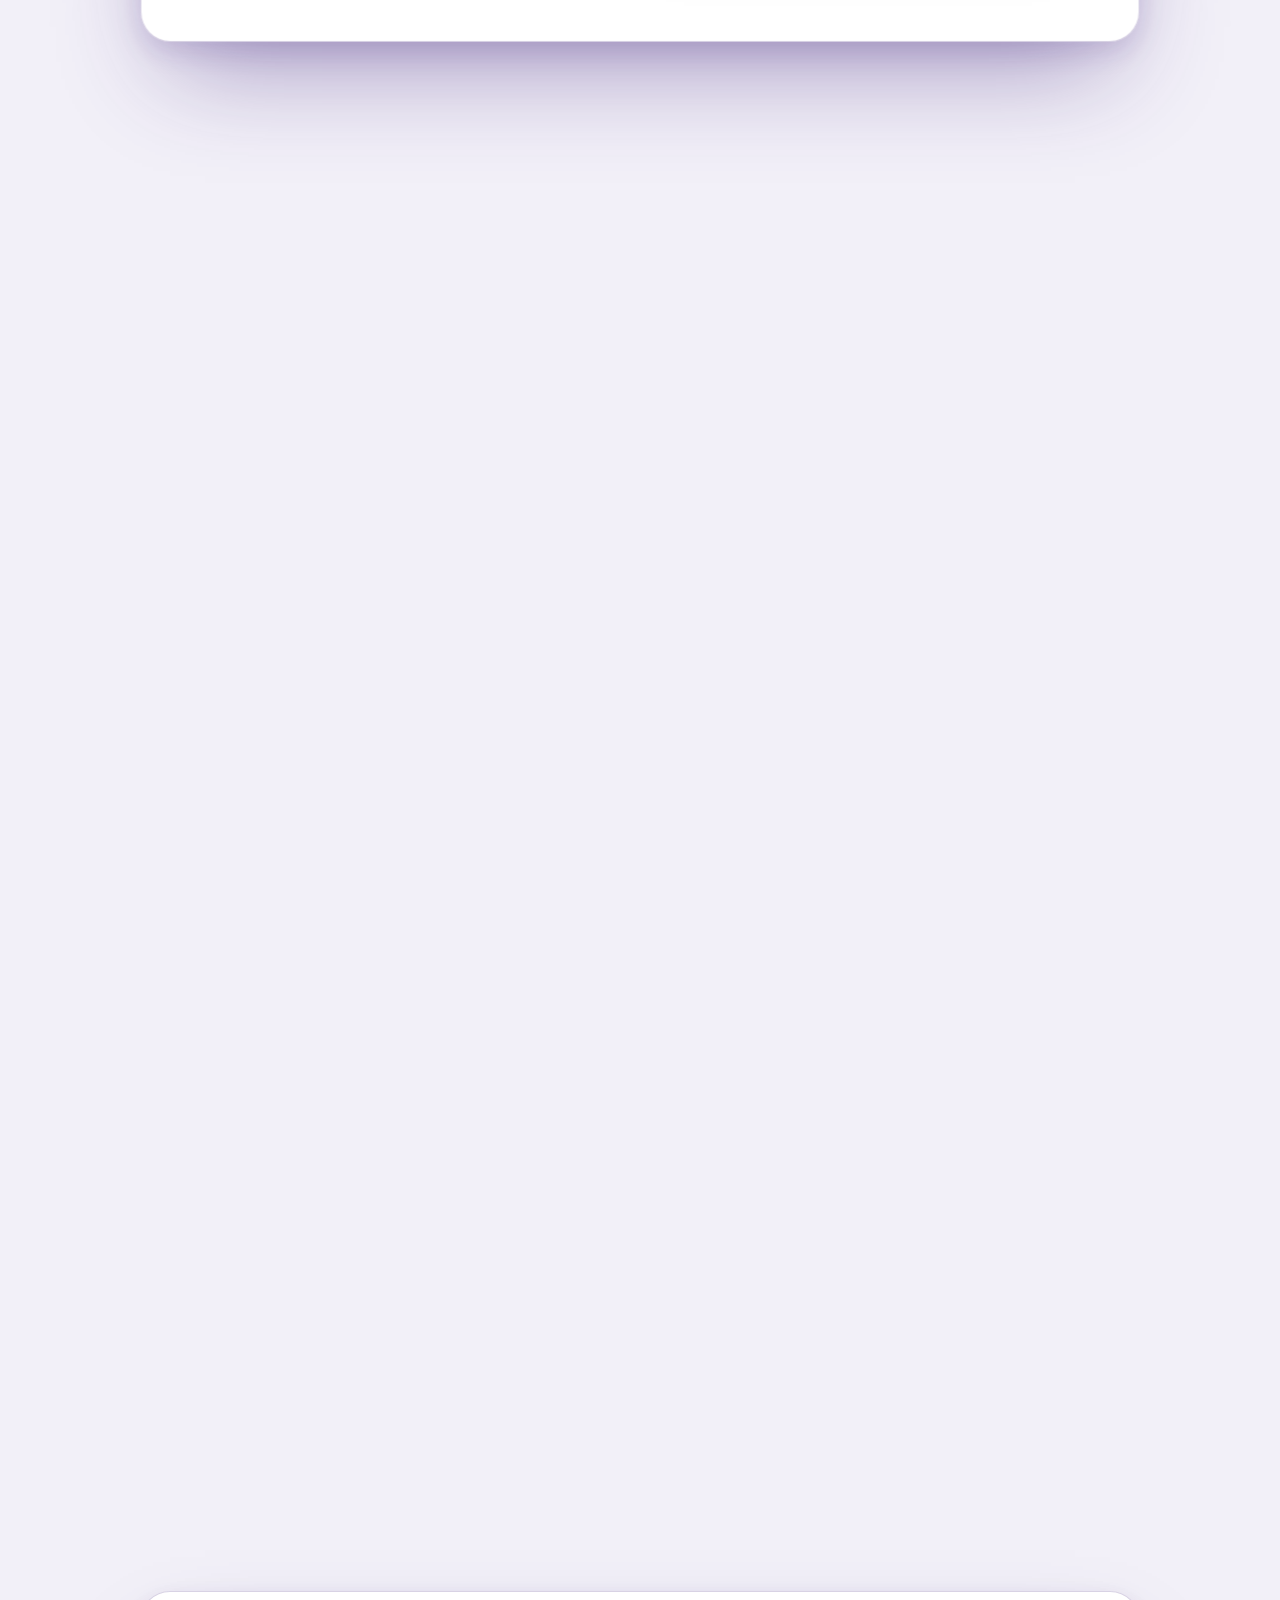
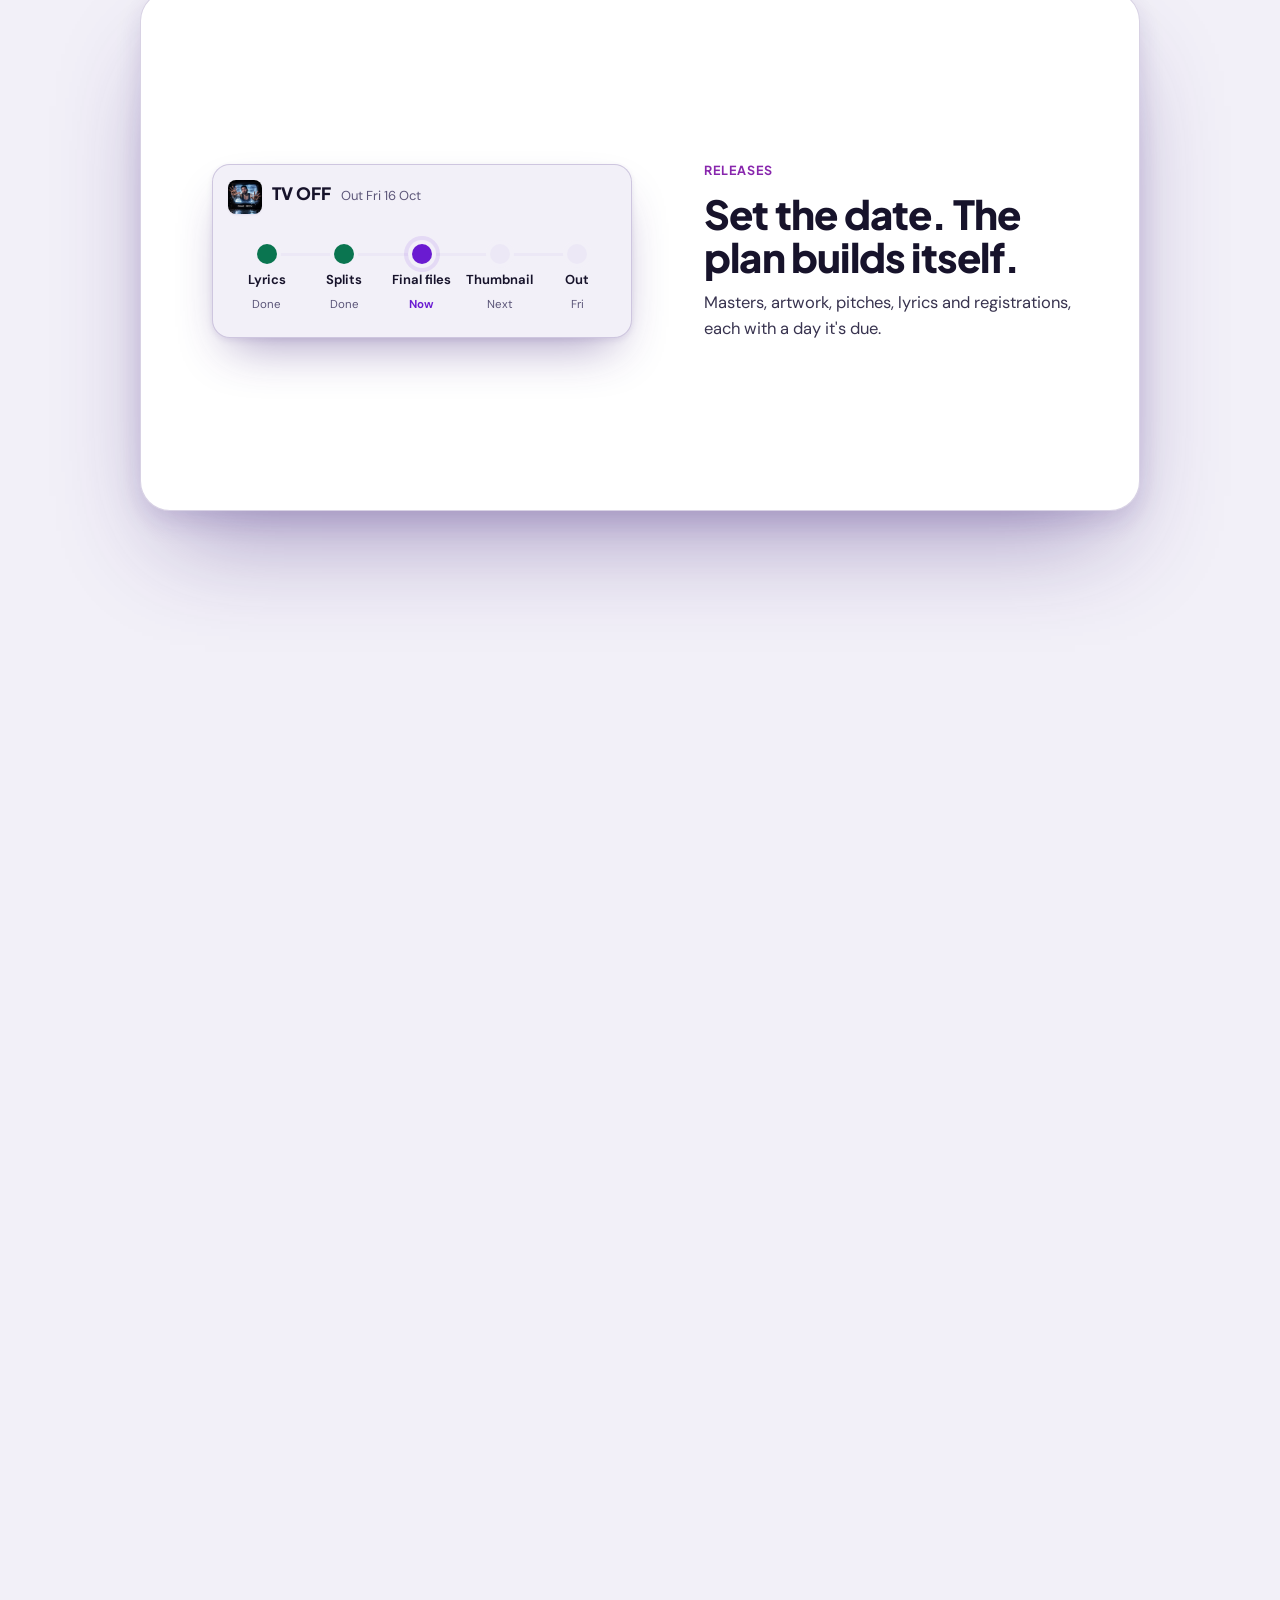
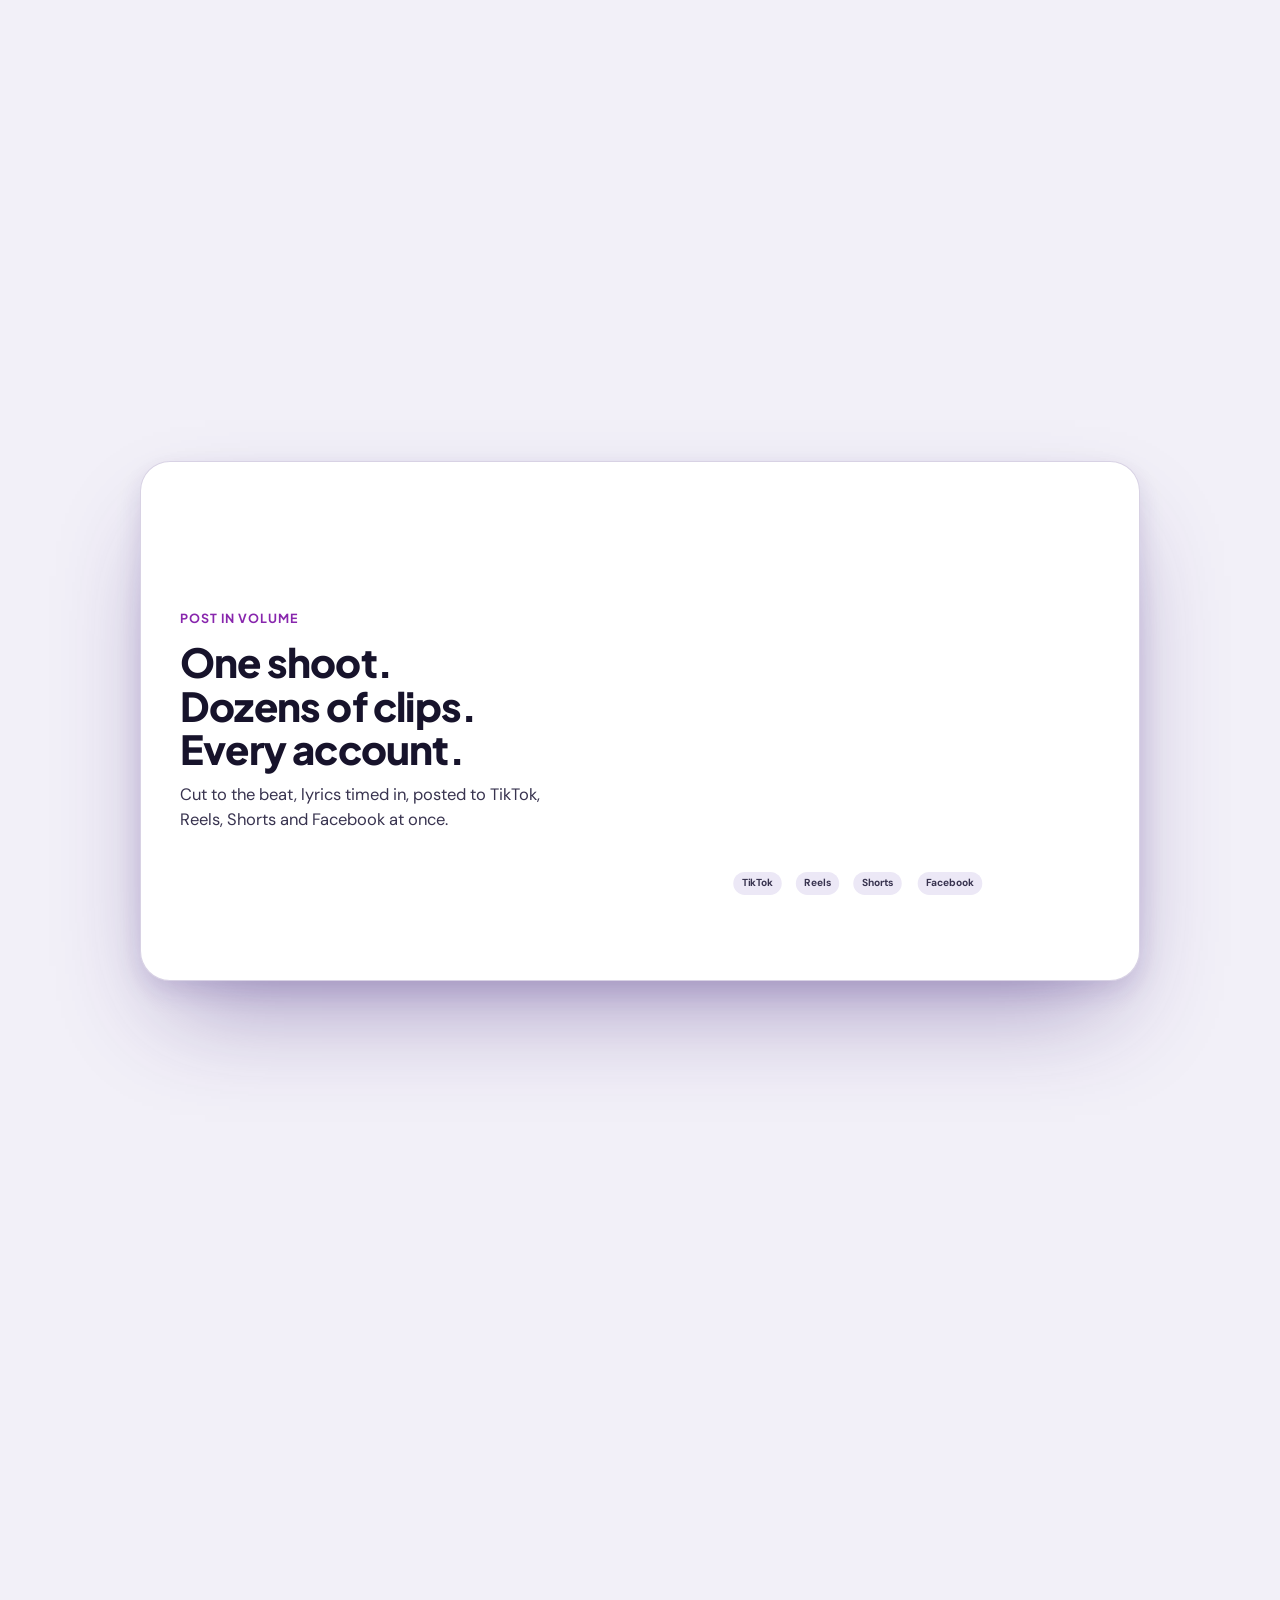
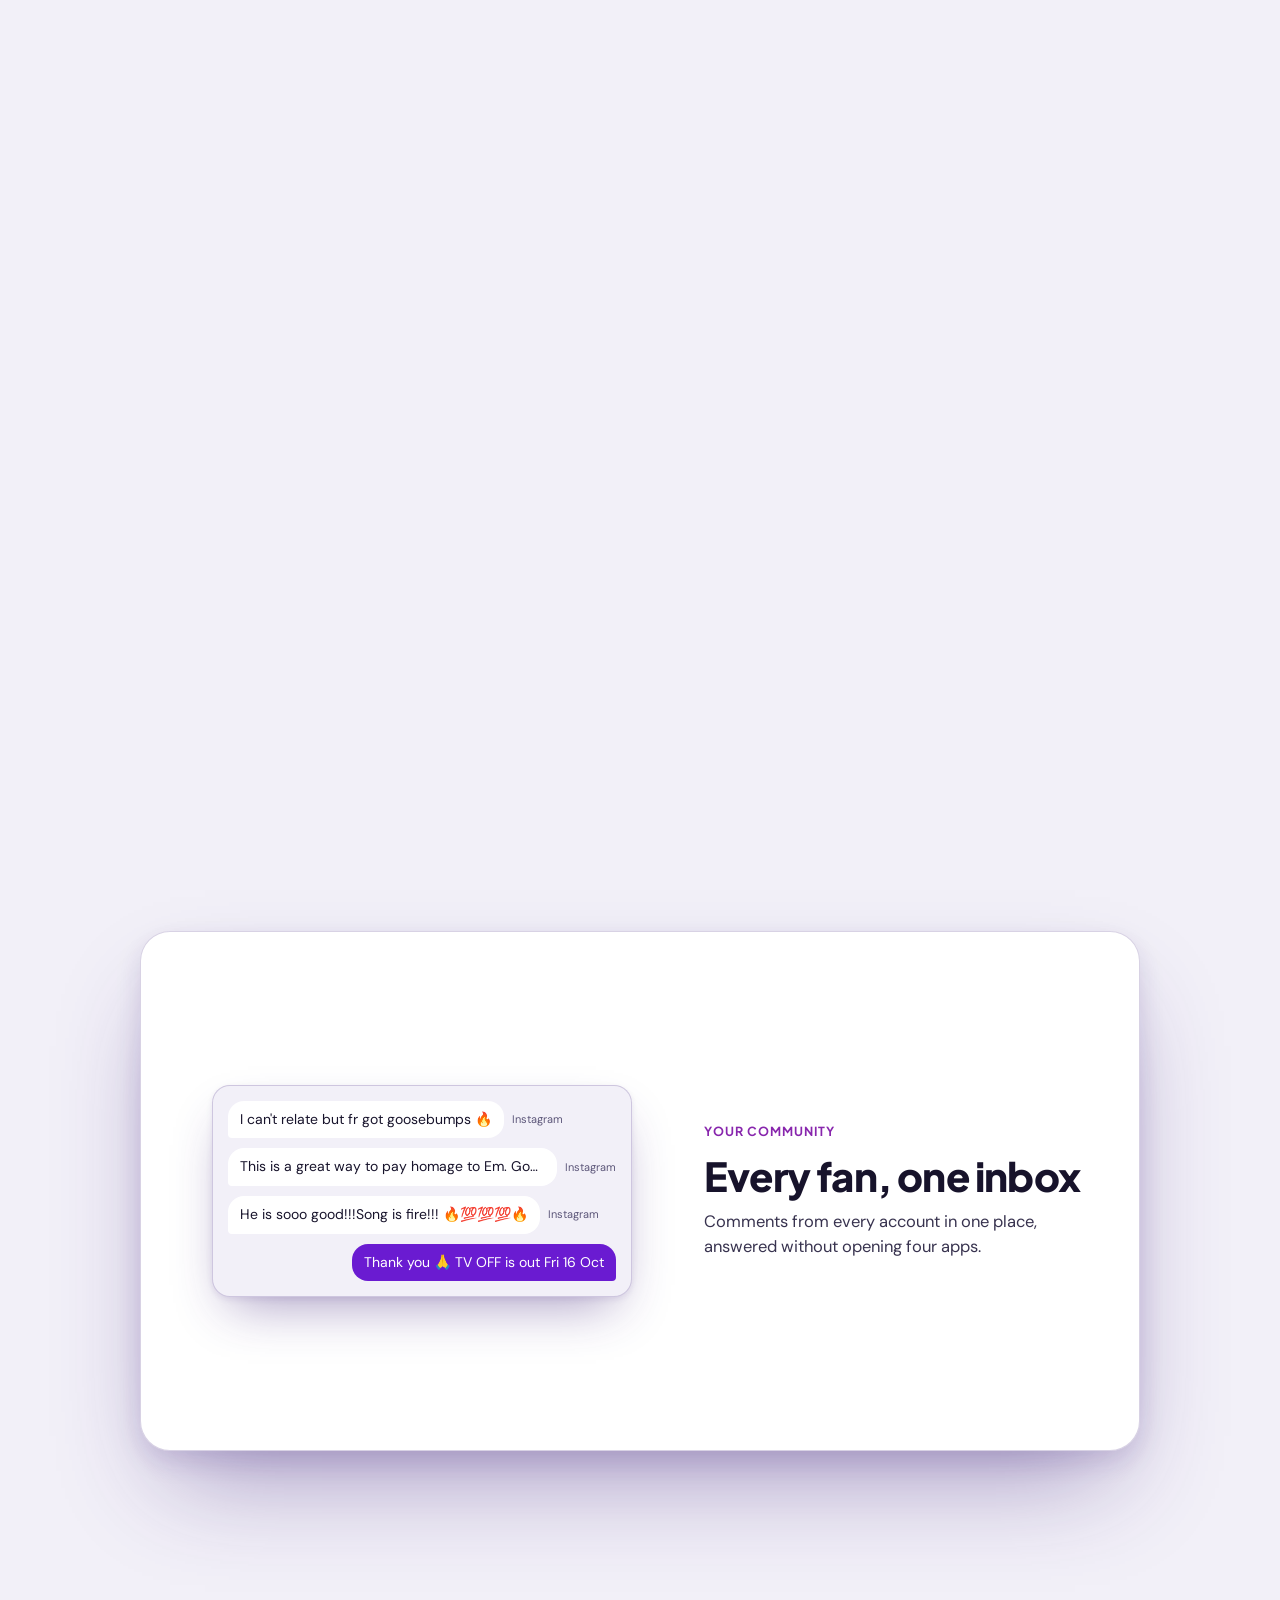
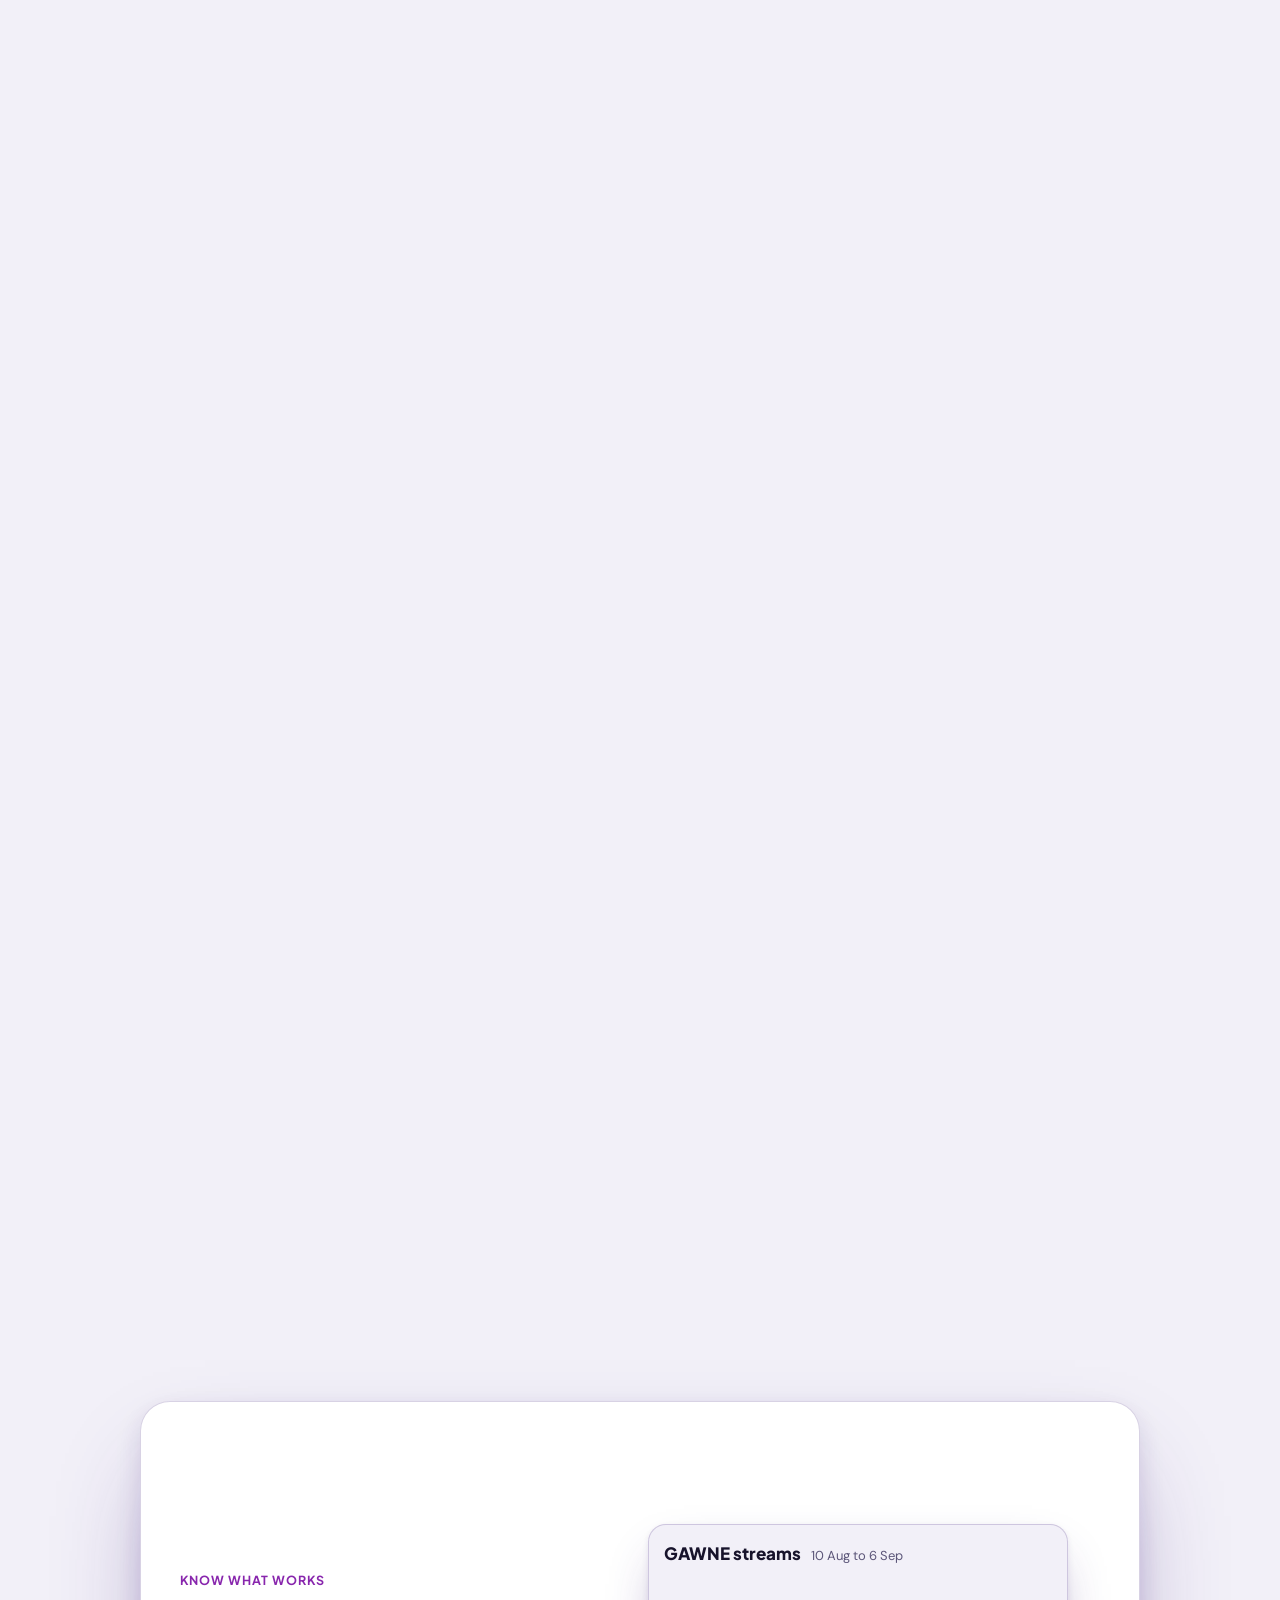
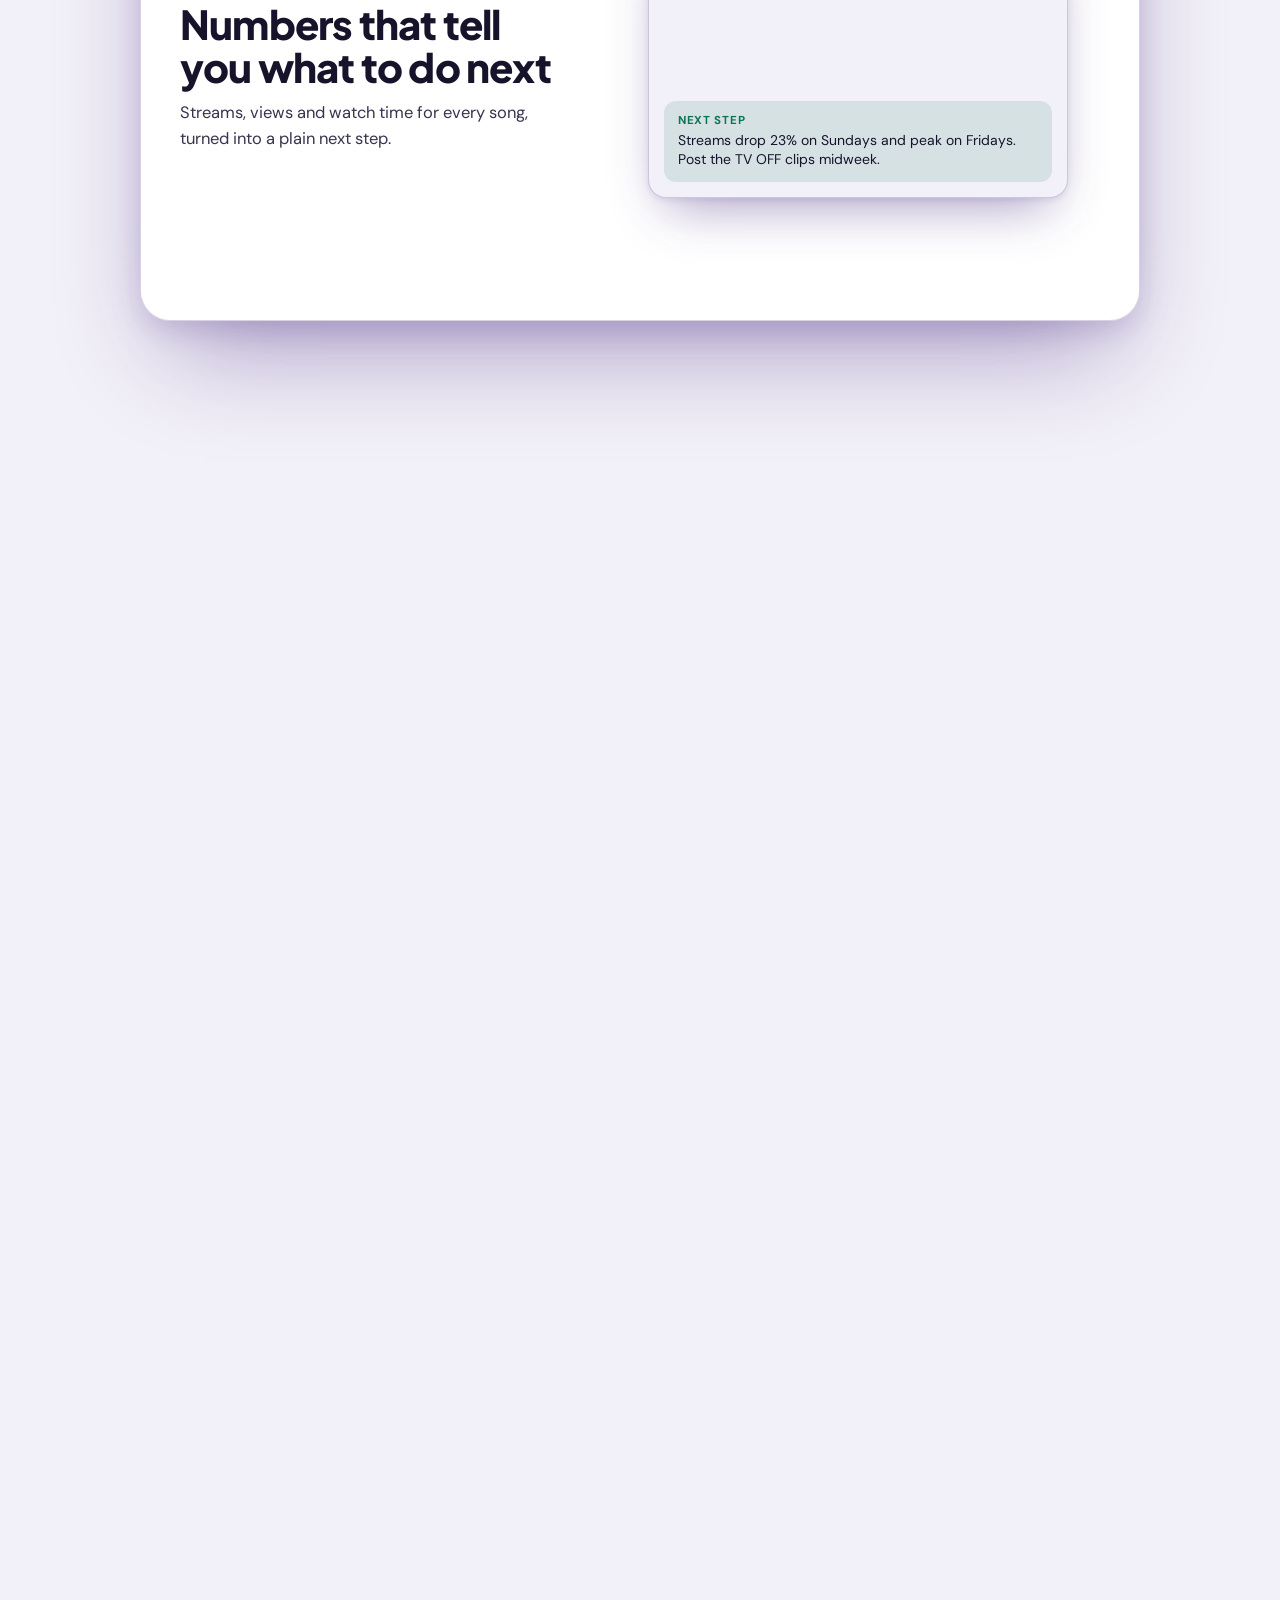
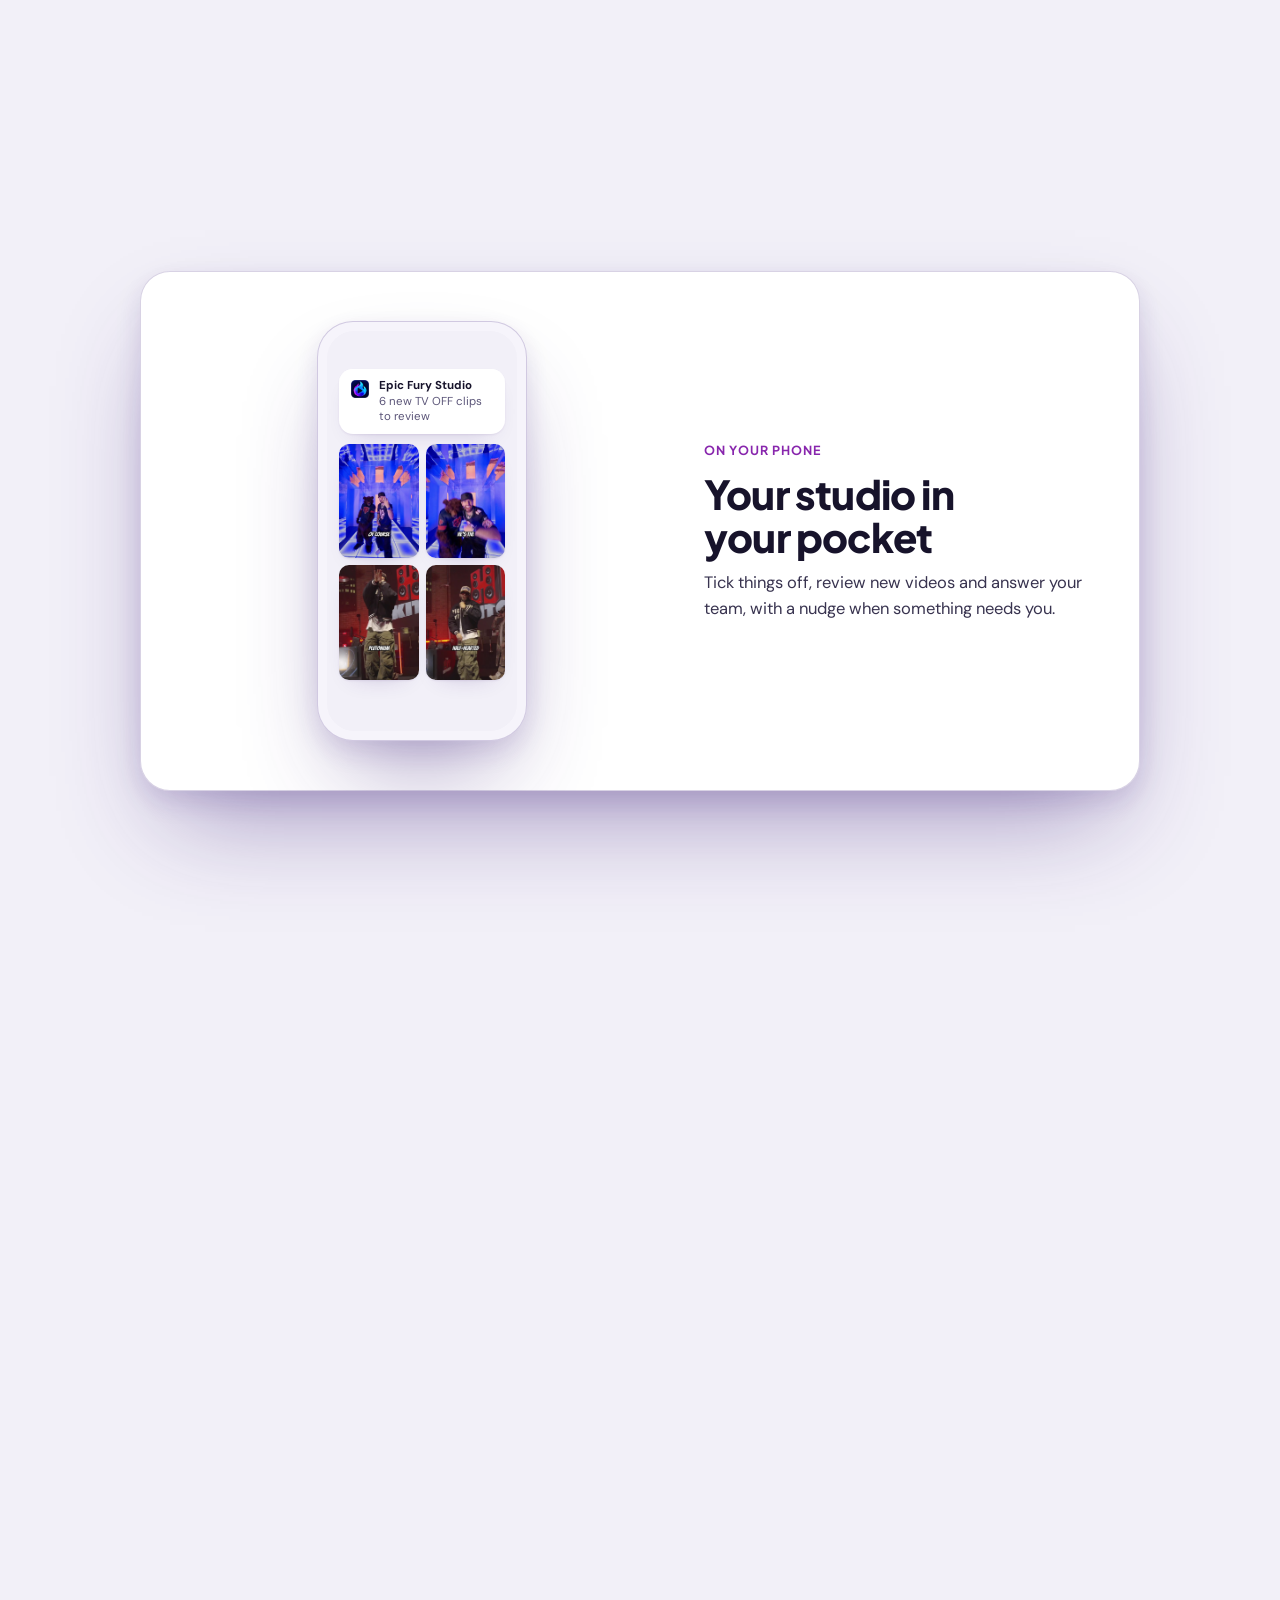
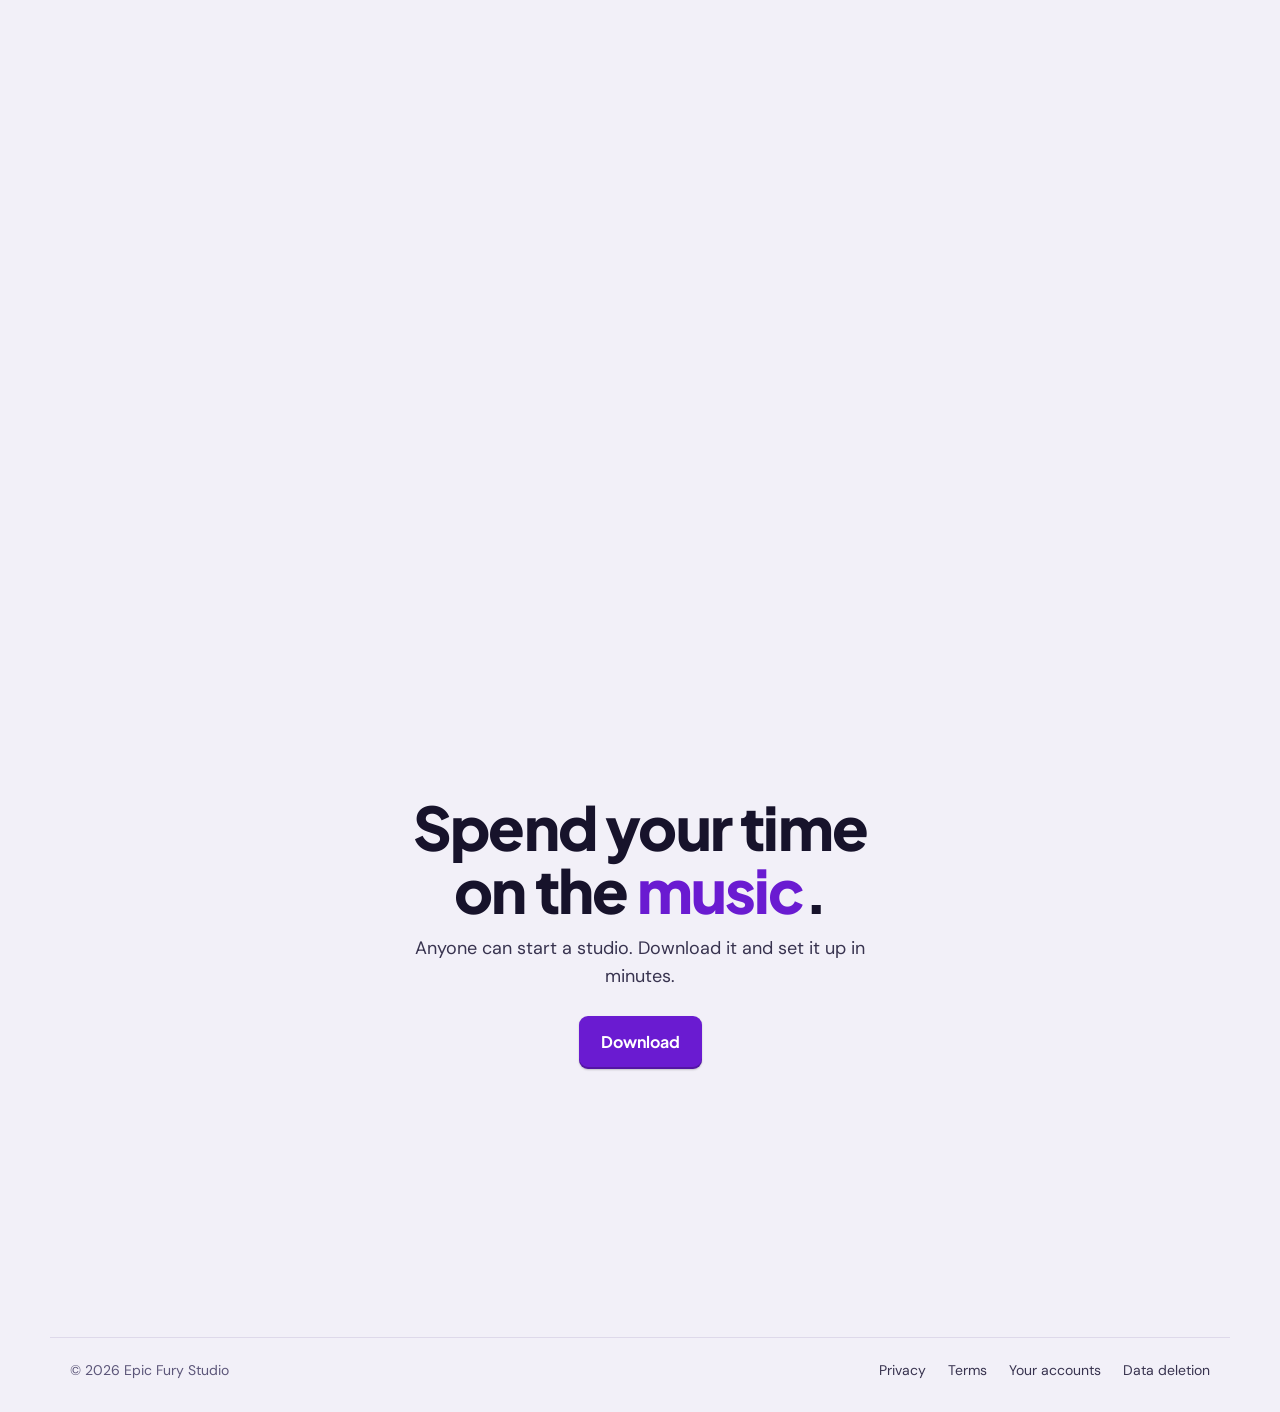
==== commit 7697044d: "Site: no waiting list while the download is open; Setup code is for joining a team Co-Authored-By: C" ====
--- a/index.html
+++ b/index.html
@@ -48,7 +48,7 @@
           <label class="optin"><input type="checkbox" id="news">Send me the occasional update</label>
           <button class="back" id="back" type="button">‹ I have an account</button>
         </div>
-        <p class="invite" id="invite">No account? <button type="button" id="toWait">Join the waiting list</button><span class="or">·</span><button type="button" id="toCode" class="soft">Setup code</button></p>
+        <p class="invite" id="invite"><button type="button" id="toWait" hidden>Join the waiting list</button>Joining a team? <button type="button" id="toCode" class="soft">Setup code</button></p>
         <div class="specs" id="specs">
           <span class="chip"><svg viewBox="0 0 24 24" fill="currentColor" aria-hidden="true"><path d="M16.4 12.6c0-2.4 2-3.5 2-3.6-1.1-1.6-2.8-1.8-3.4-1.8-1.4-.2-2.8.8-3.5.8-.7 0-1.9-.8-3.1-.8-1.6 0-3 .9-3.8 2.3-1.6 2.8-.4 7 1.2 9.3.8 1.1 1.7 2.4 2.9 2.3 1.2 0 1.6-.7 3-.7s1.8.7 3 .7c1.3 0 2.1-1.1 2.8-2.3.9-1.3 1.3-2.6 1.3-2.6s-2.4-1-2.4-3.6zM14.1 5.6c.6-.8 1.1-1.9 1-3-1 0-2.1.7-2.8 1.5-.6.7-1.2 1.8-1 2.9 1.1.1 2.1-.6 2.8-1.4z"/></svg>Mac with Apple silicon</span>
           <span class="chip"><svg viewBox="0 0 24 24" fill="none" stroke="currentColor" stroke-width="2" stroke-linecap="round" stroke-linejoin="round" aria-hidden="true"><rect x="7" y="2.5" width="10" height="19" rx="2.5"/><path d="M11 18.5h2"/></svg>iPhone</span>
@@ -200,8 +200,8 @@
   </div></section>
   <section class="end">
     <div><h2>Spend your time<br>on the <em>music</em>.</h2>
-    <p>Anyone can ask to start a studio. We'll email you when there's room.</p>
-    <button class="go" id="endWait" type="button">Join the waiting list</button></div>
+    <p>Anyone can start a studio. Download it and set it up in minutes.</p>
+    <button class="go" id="endWait" type="button">Download</button></div>
   </section>
 </div>
 
@@ -224,6 +224,6 @@
   <p>The figures stay on the Mac that read them and are shared only with members of the same team who have access to that artist. They are not sold or used for advertising. Disconnect any account inside the app, or revoke access from the platform's own settings (for Google accounts, at <a href="https://myaccount.google.com/permissions">myaccount.google.com/permissions</a>). The <a href="/privacy">Privacy Policy</a> lists everything that is stored and where.</p>
 </dialog>
 
-<script src="/home.js?v=7" defer></script>
+<script src="/home.js?v=8" defer></script>
 </body>
 </html>
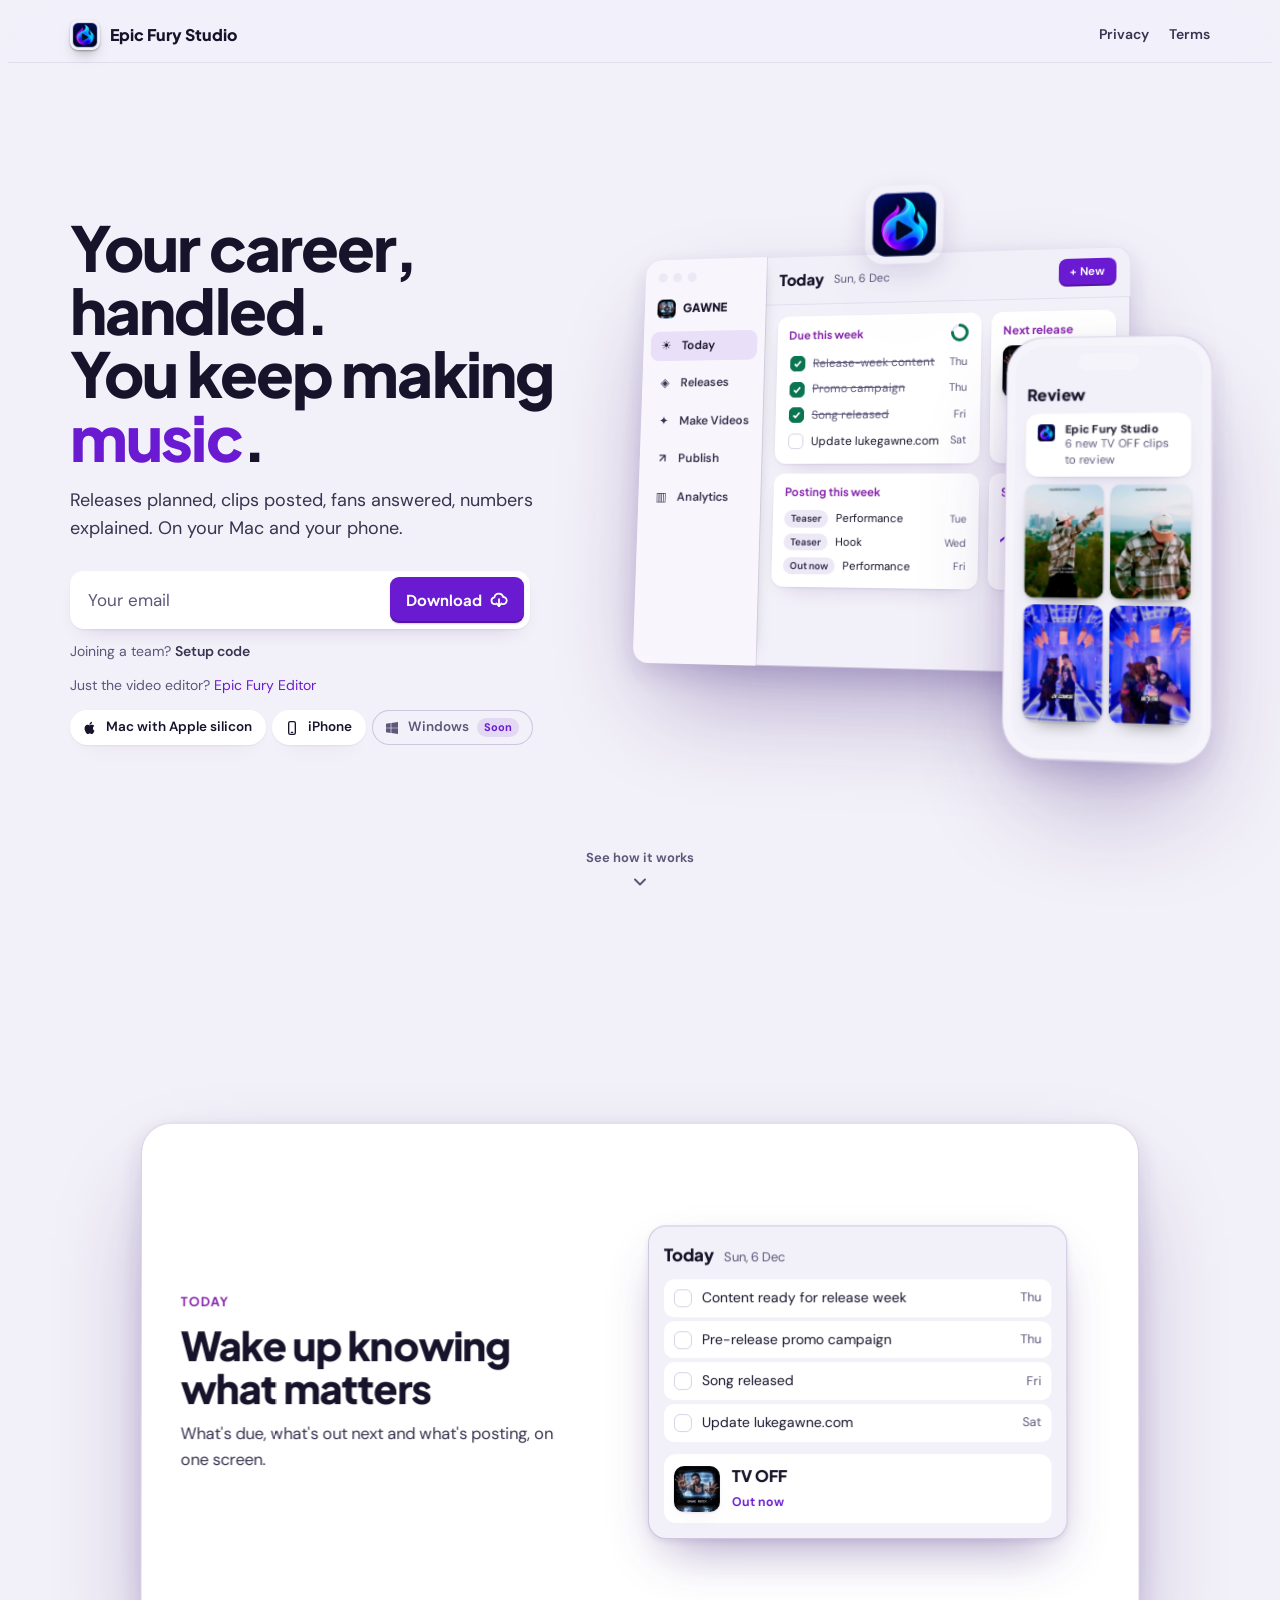
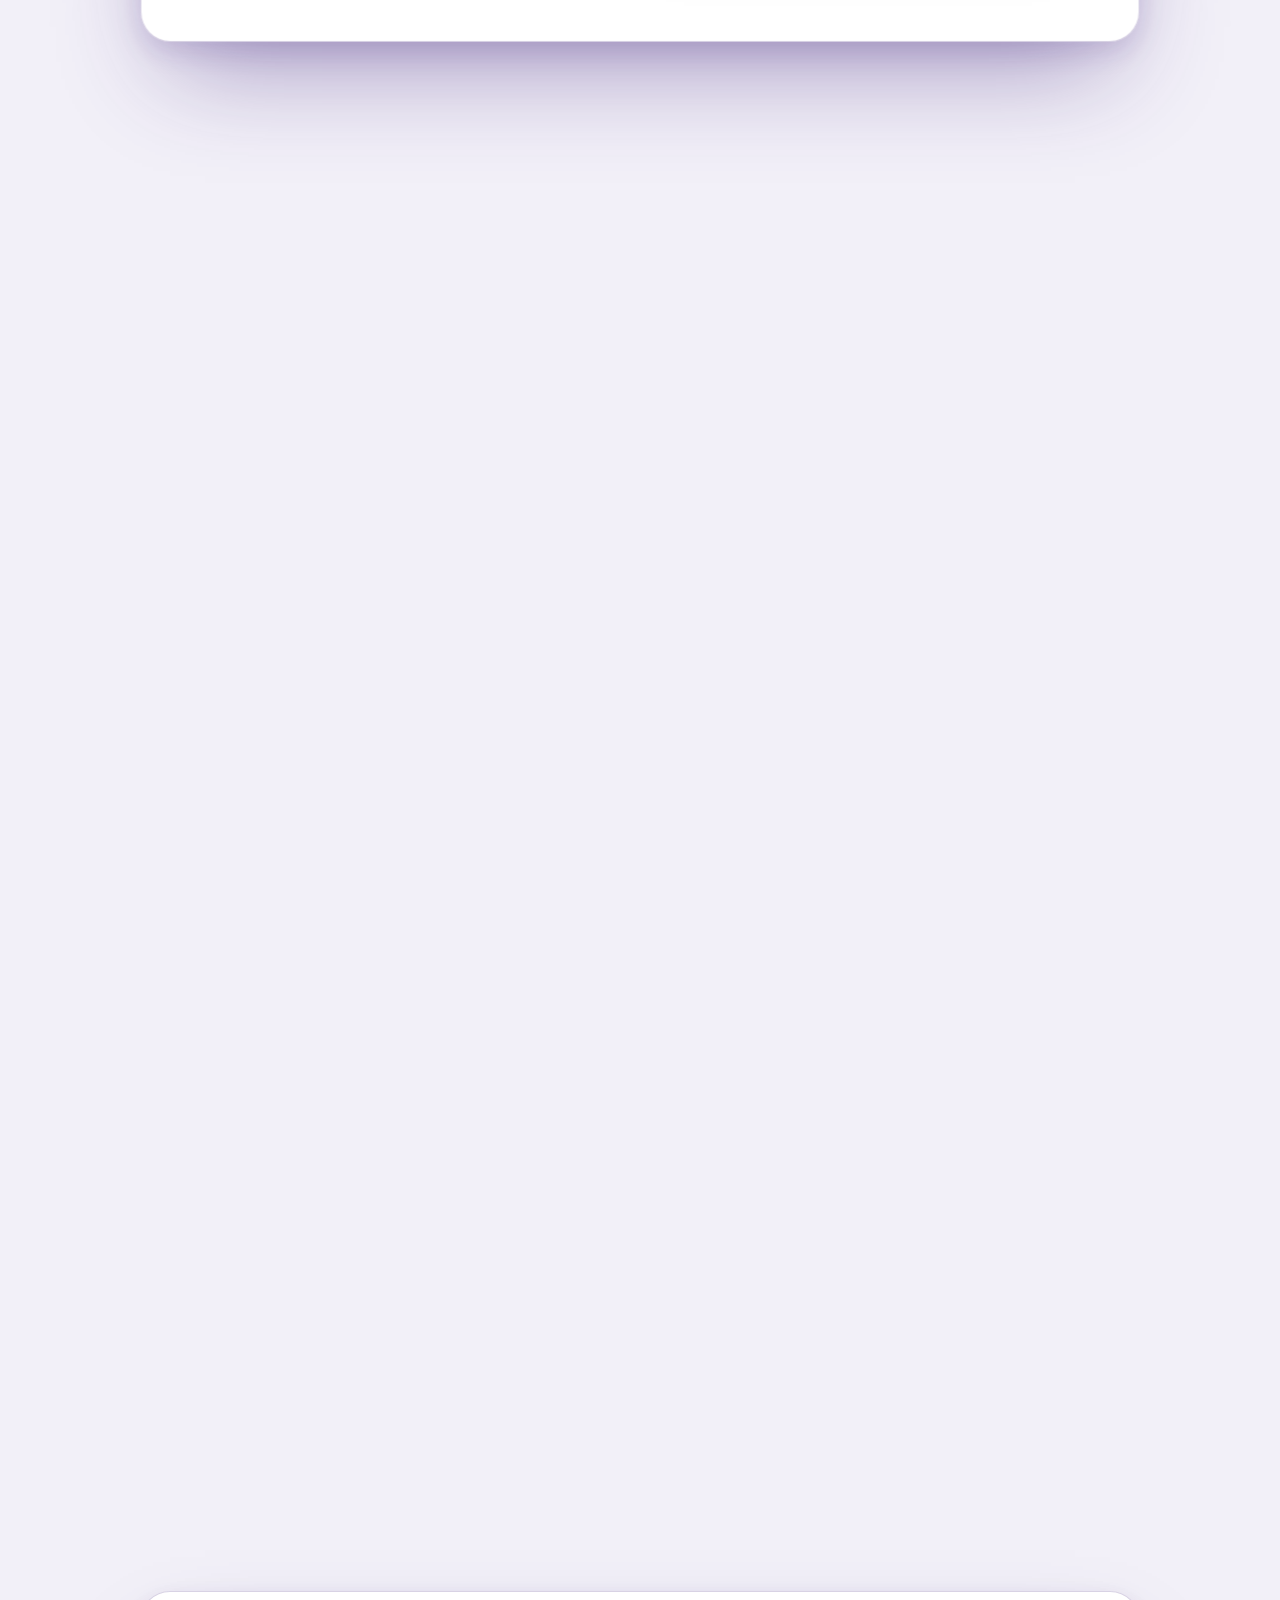
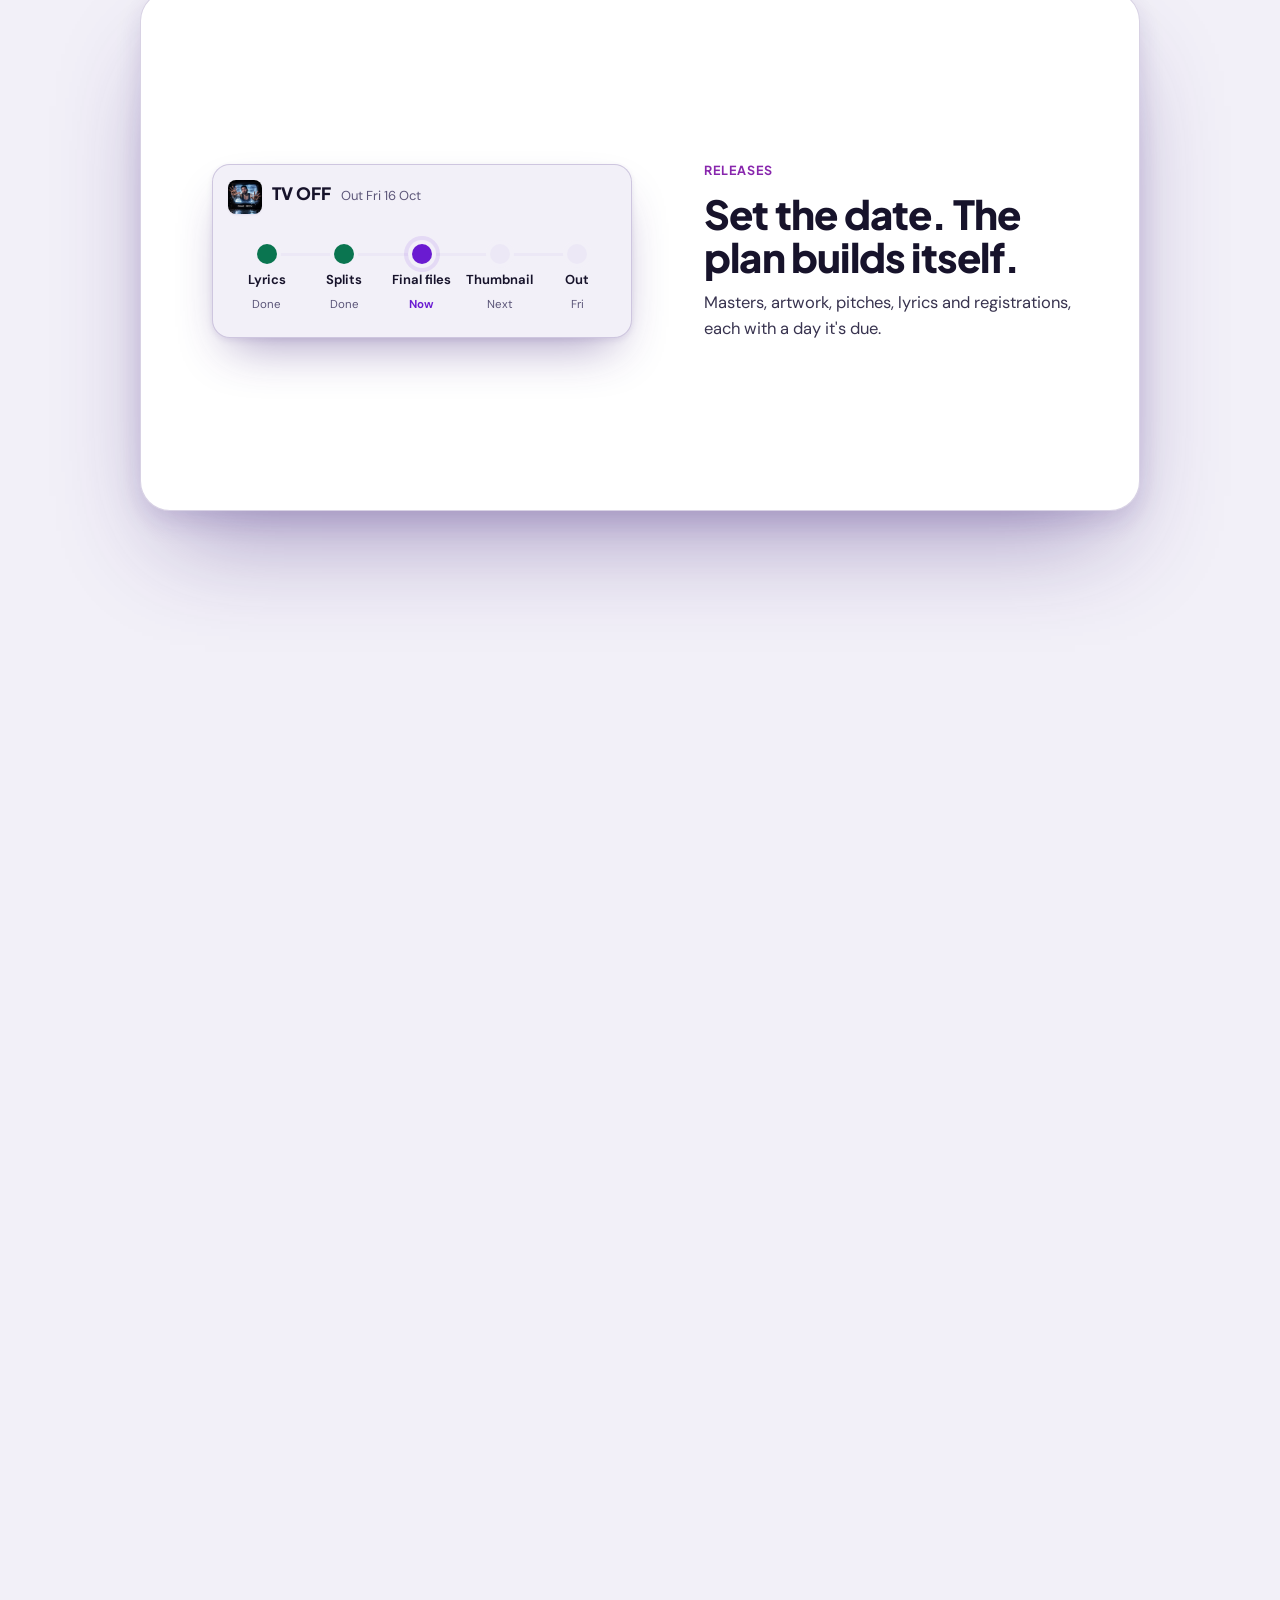
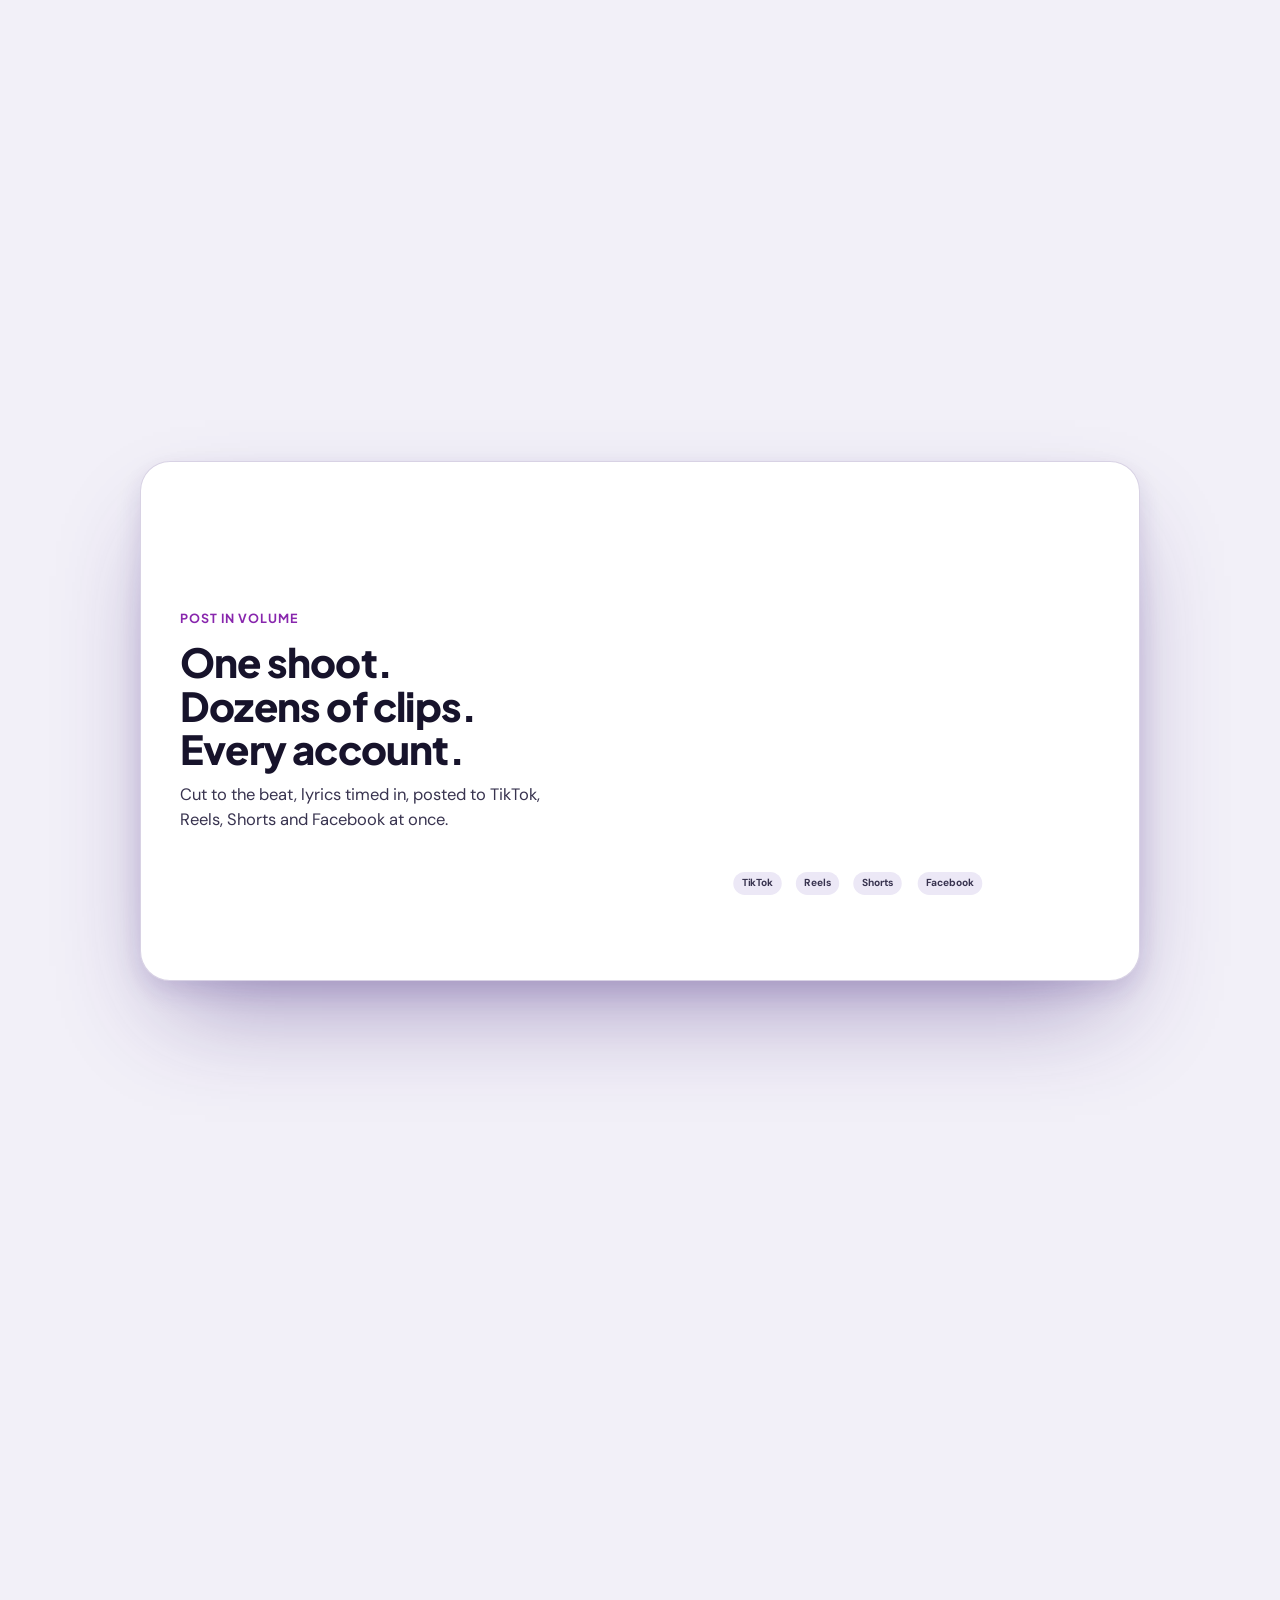
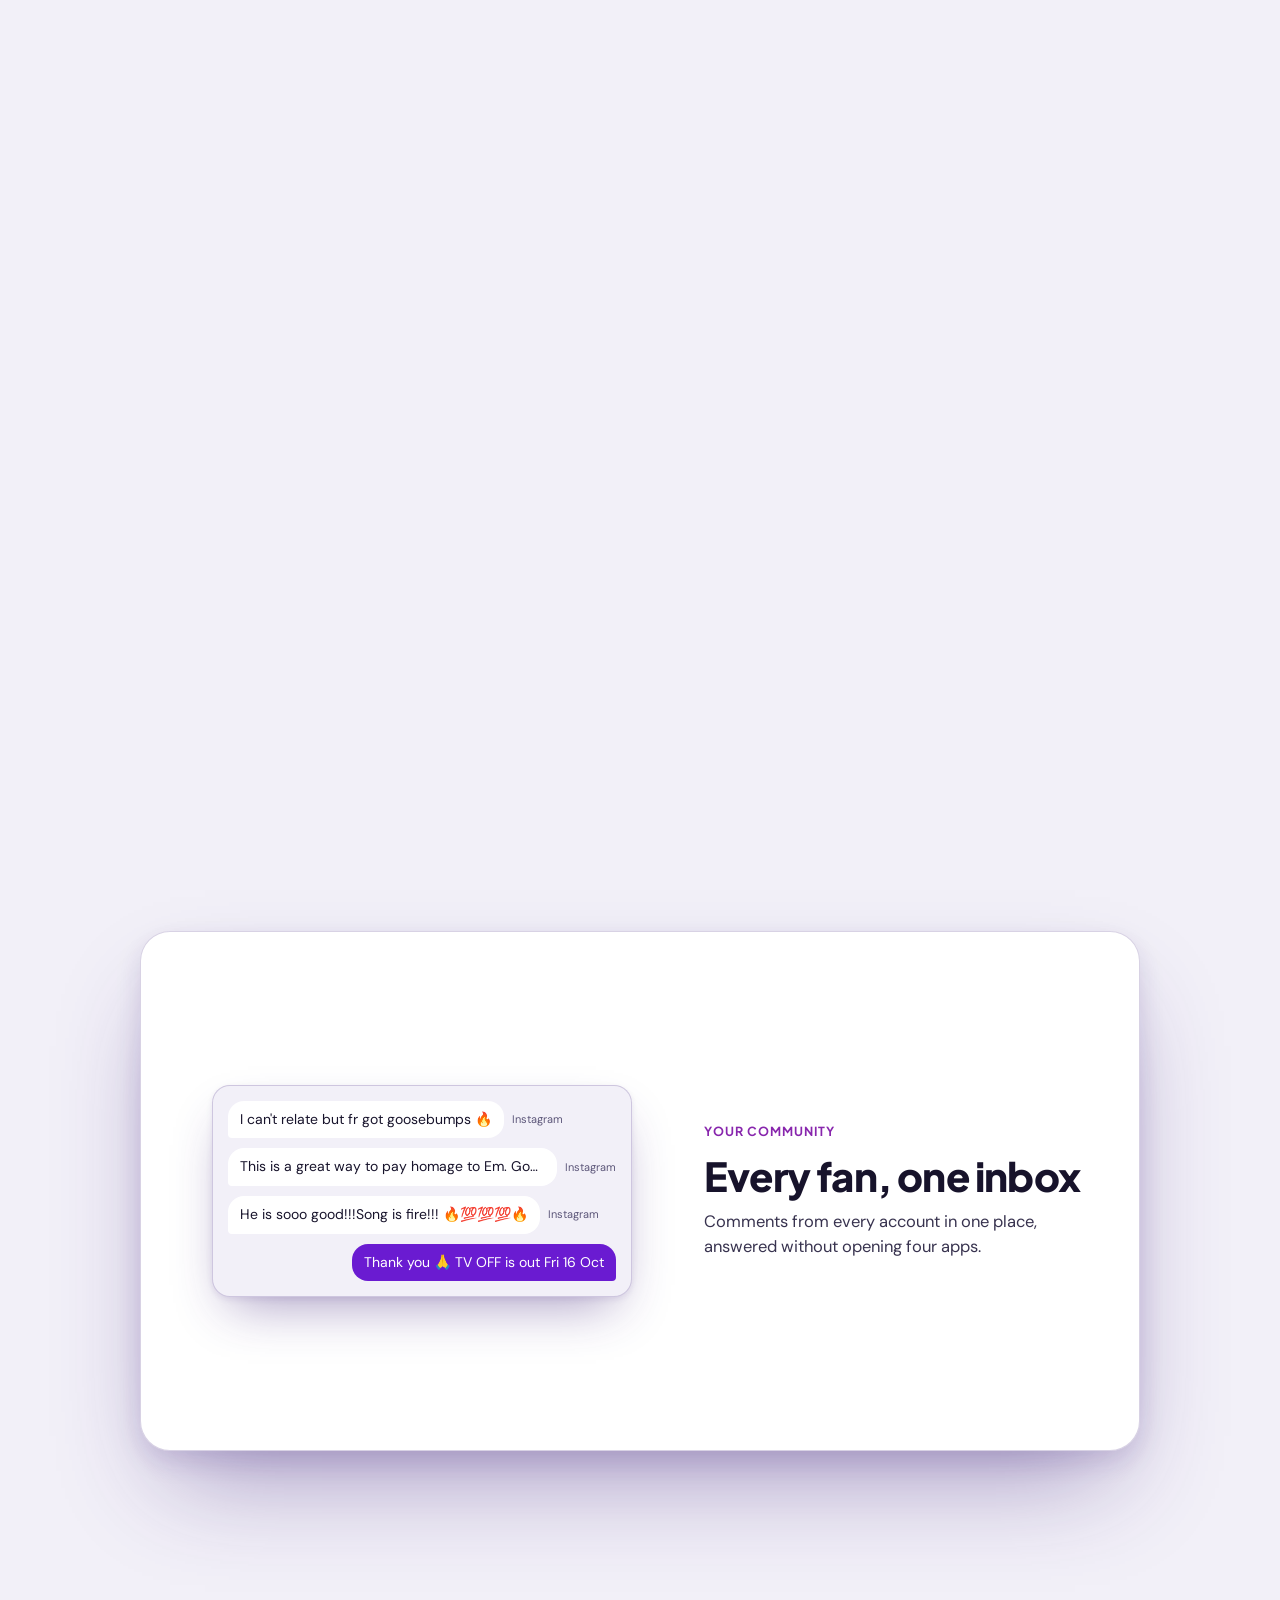
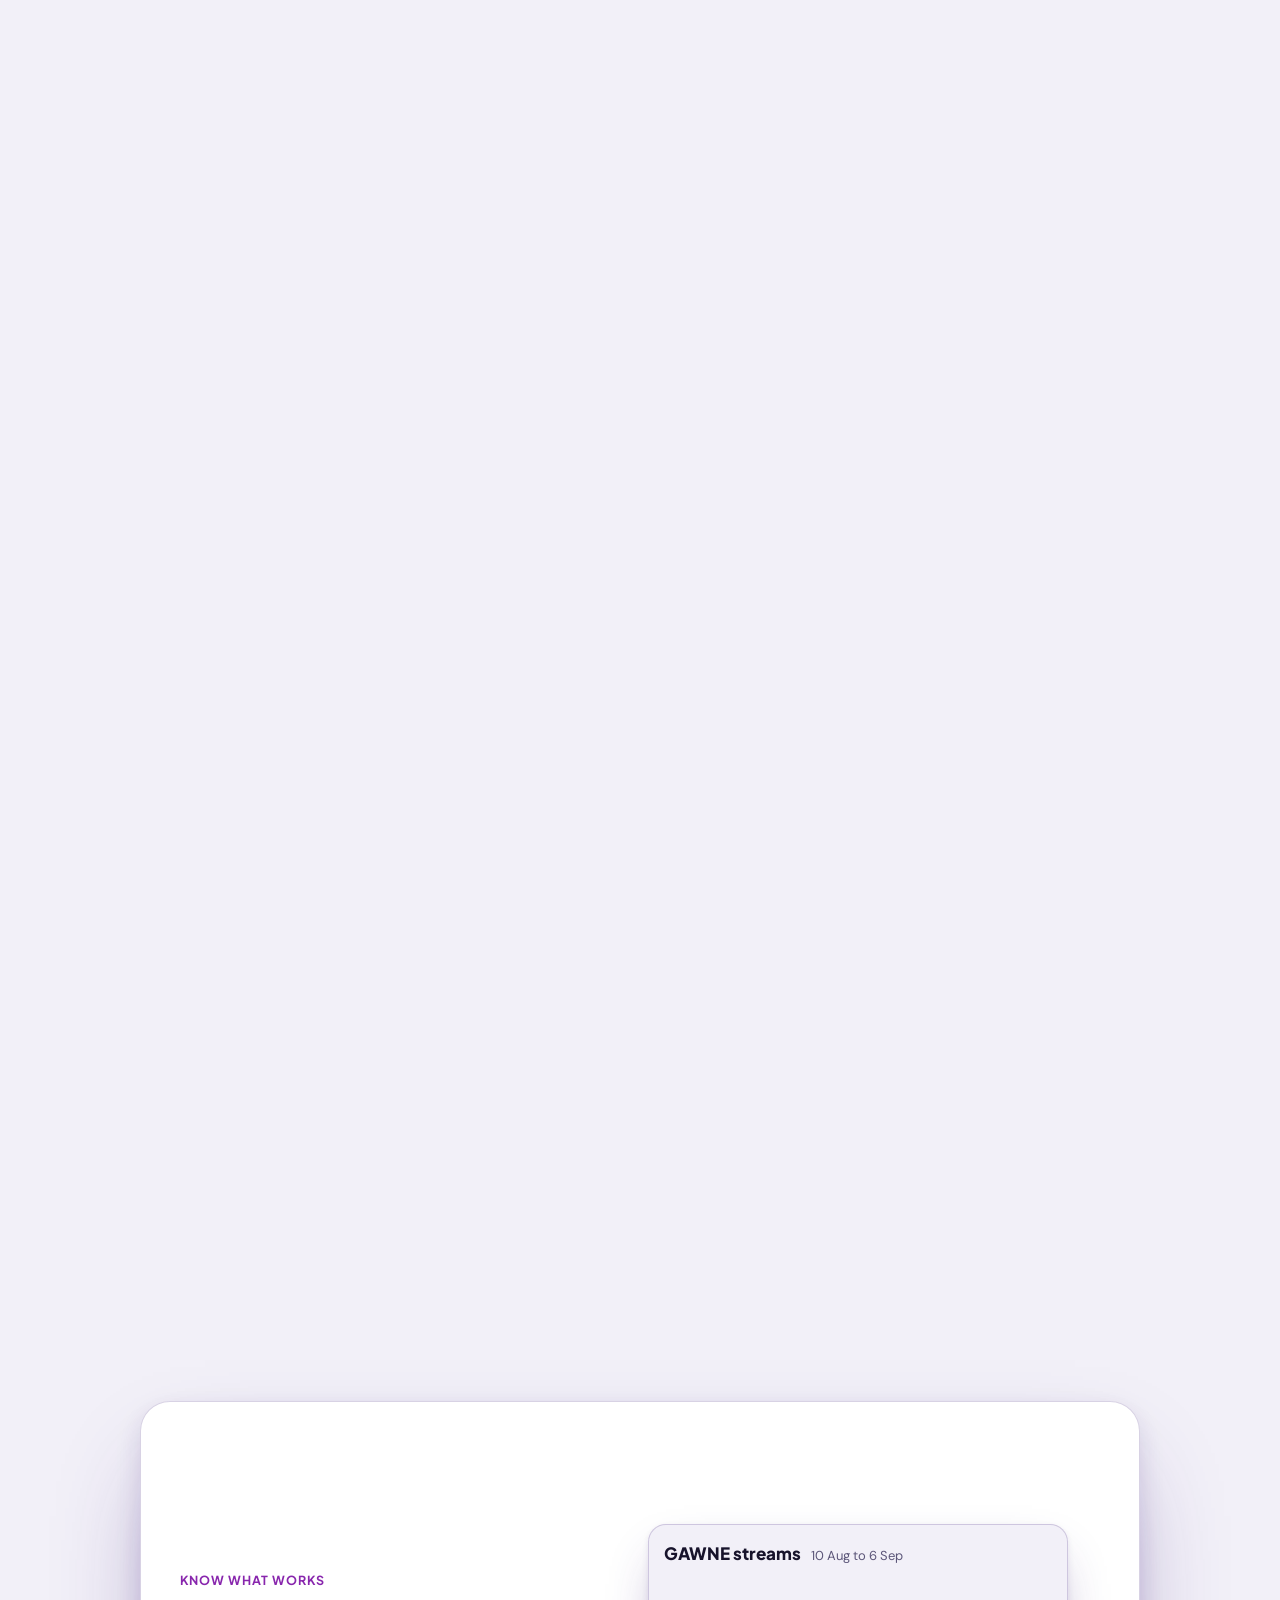
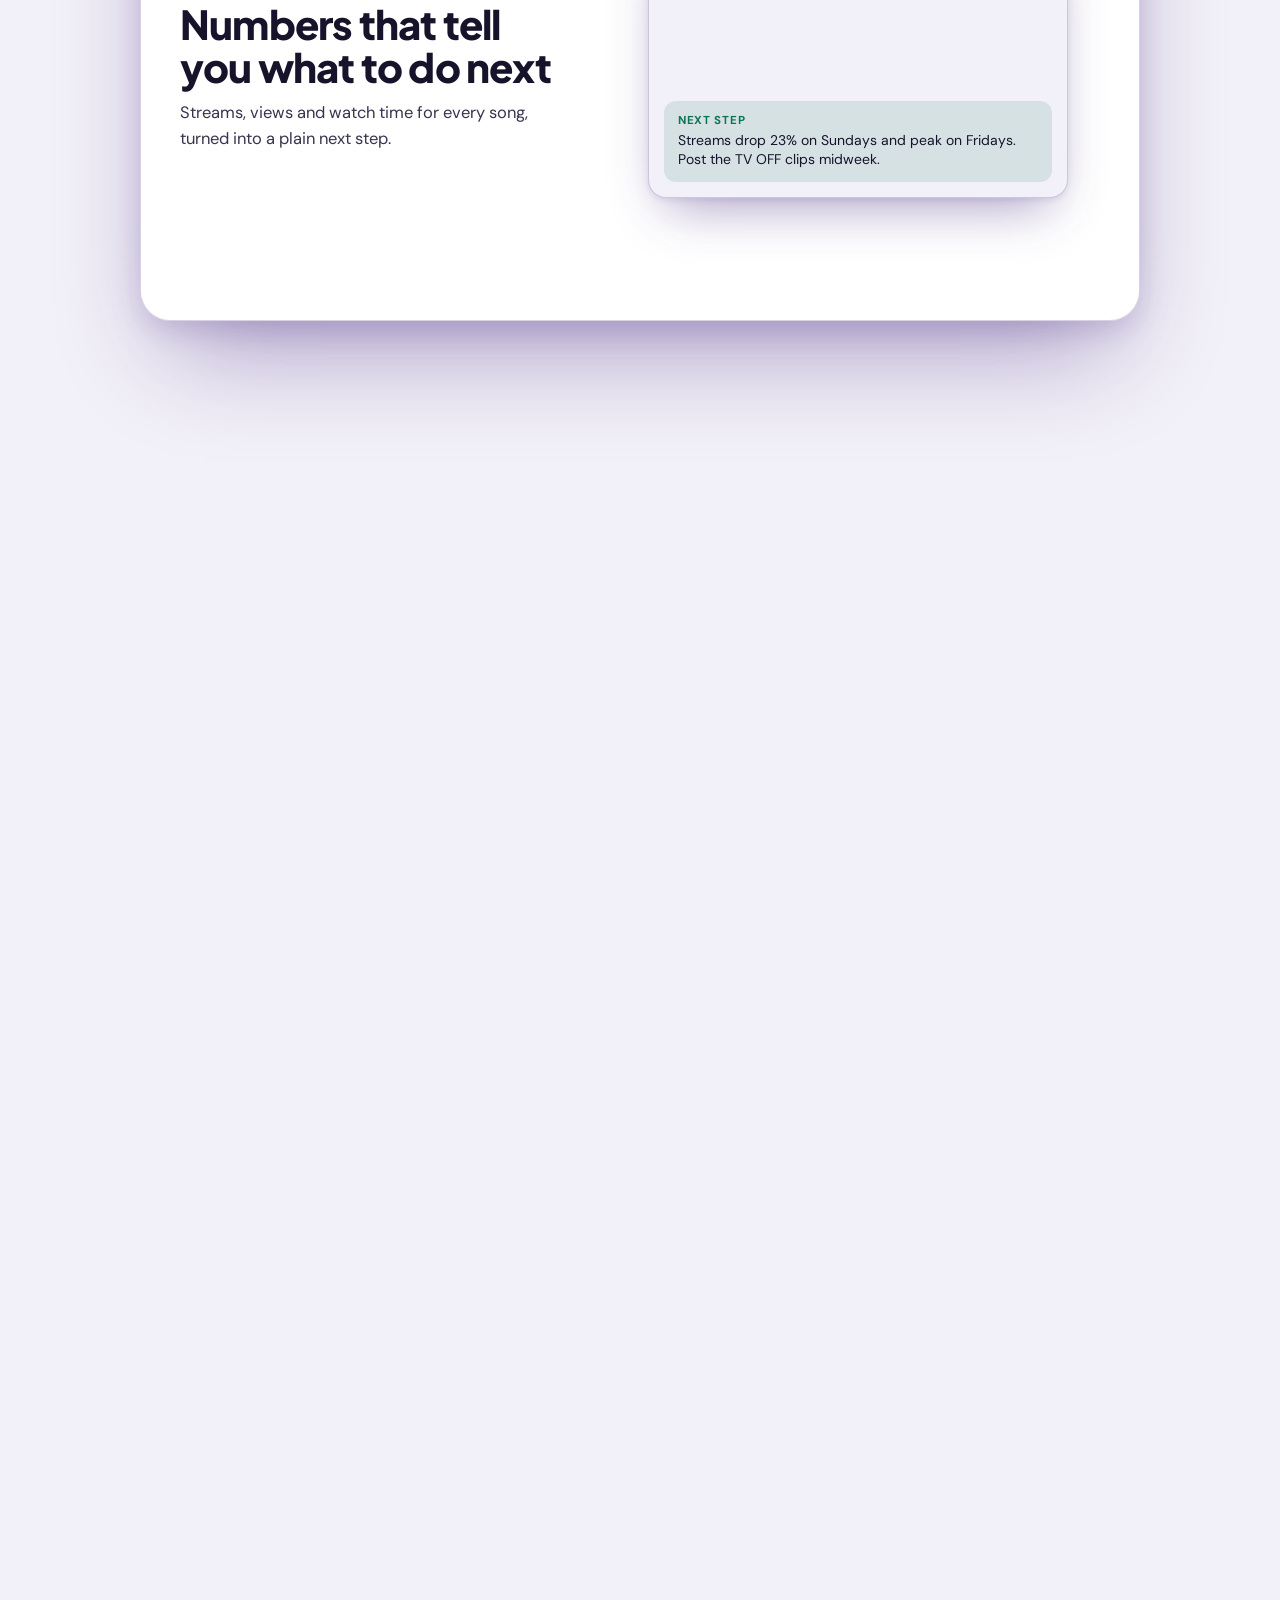
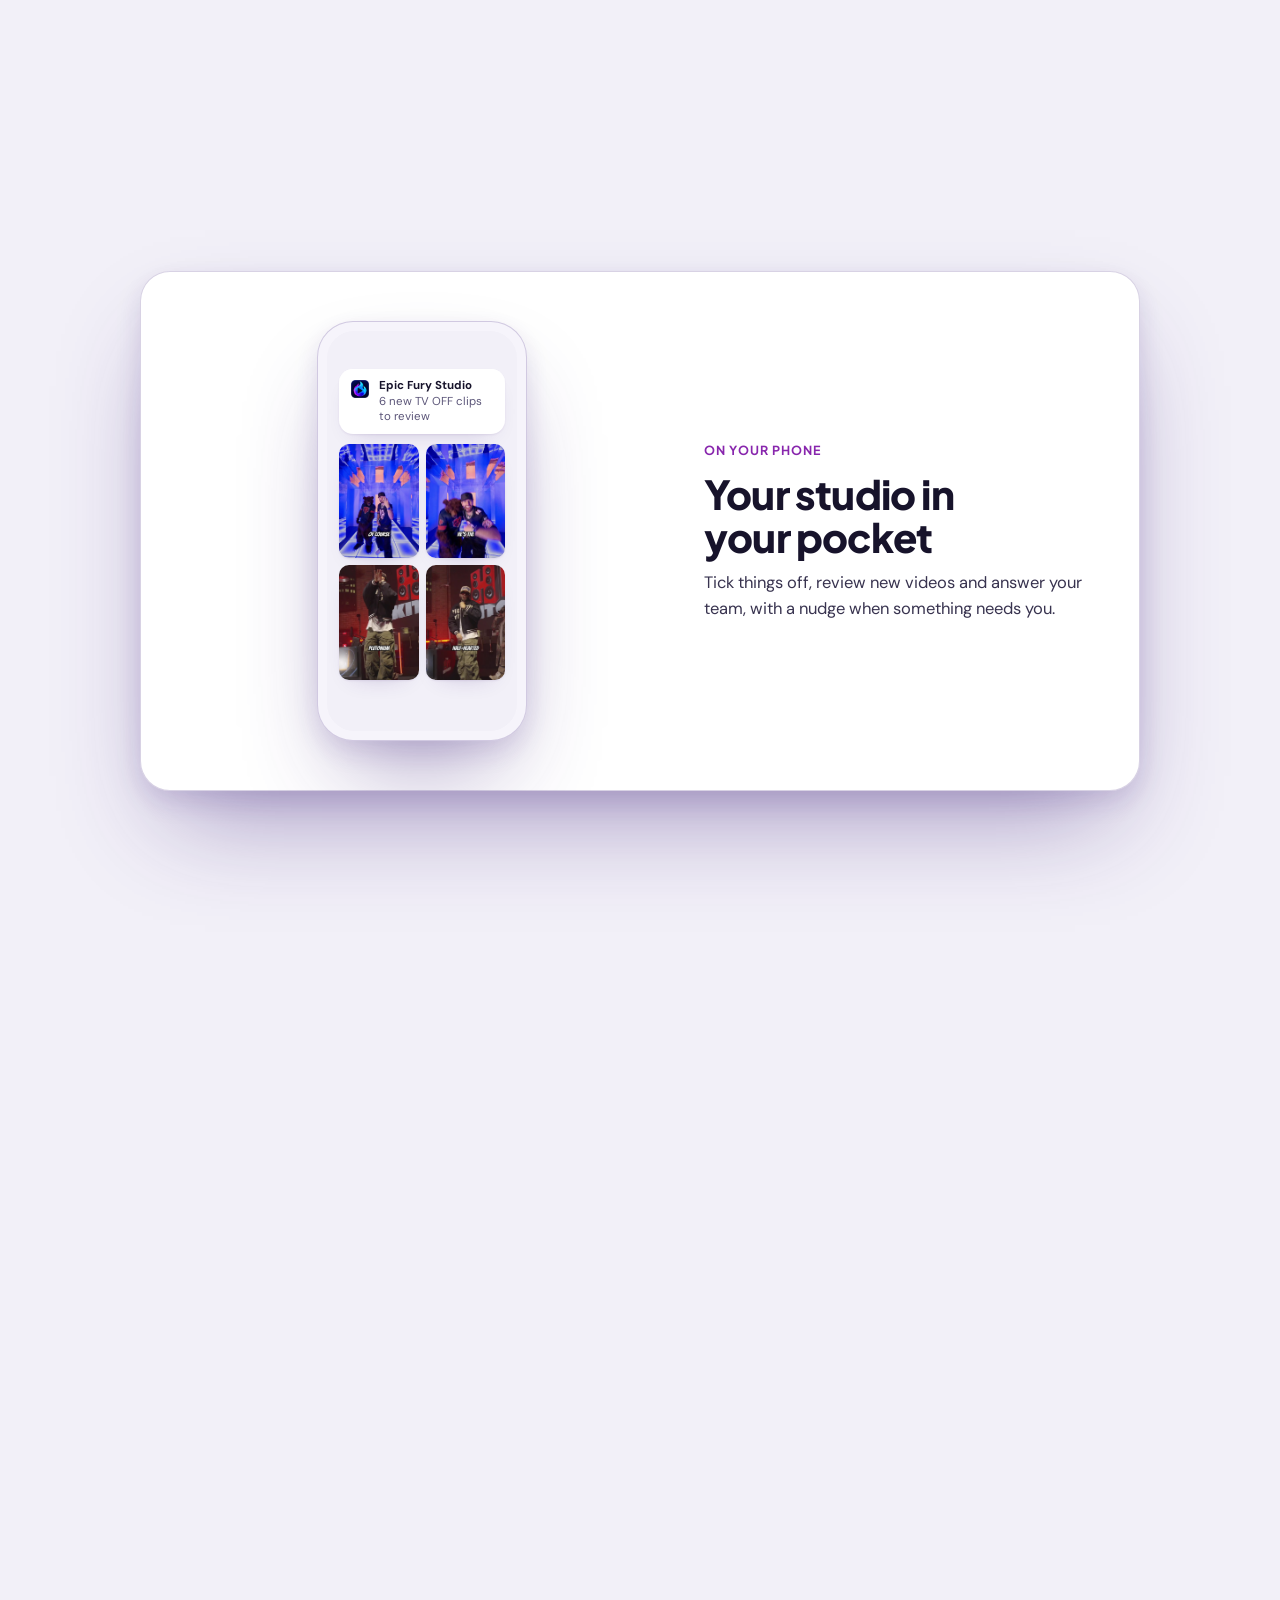
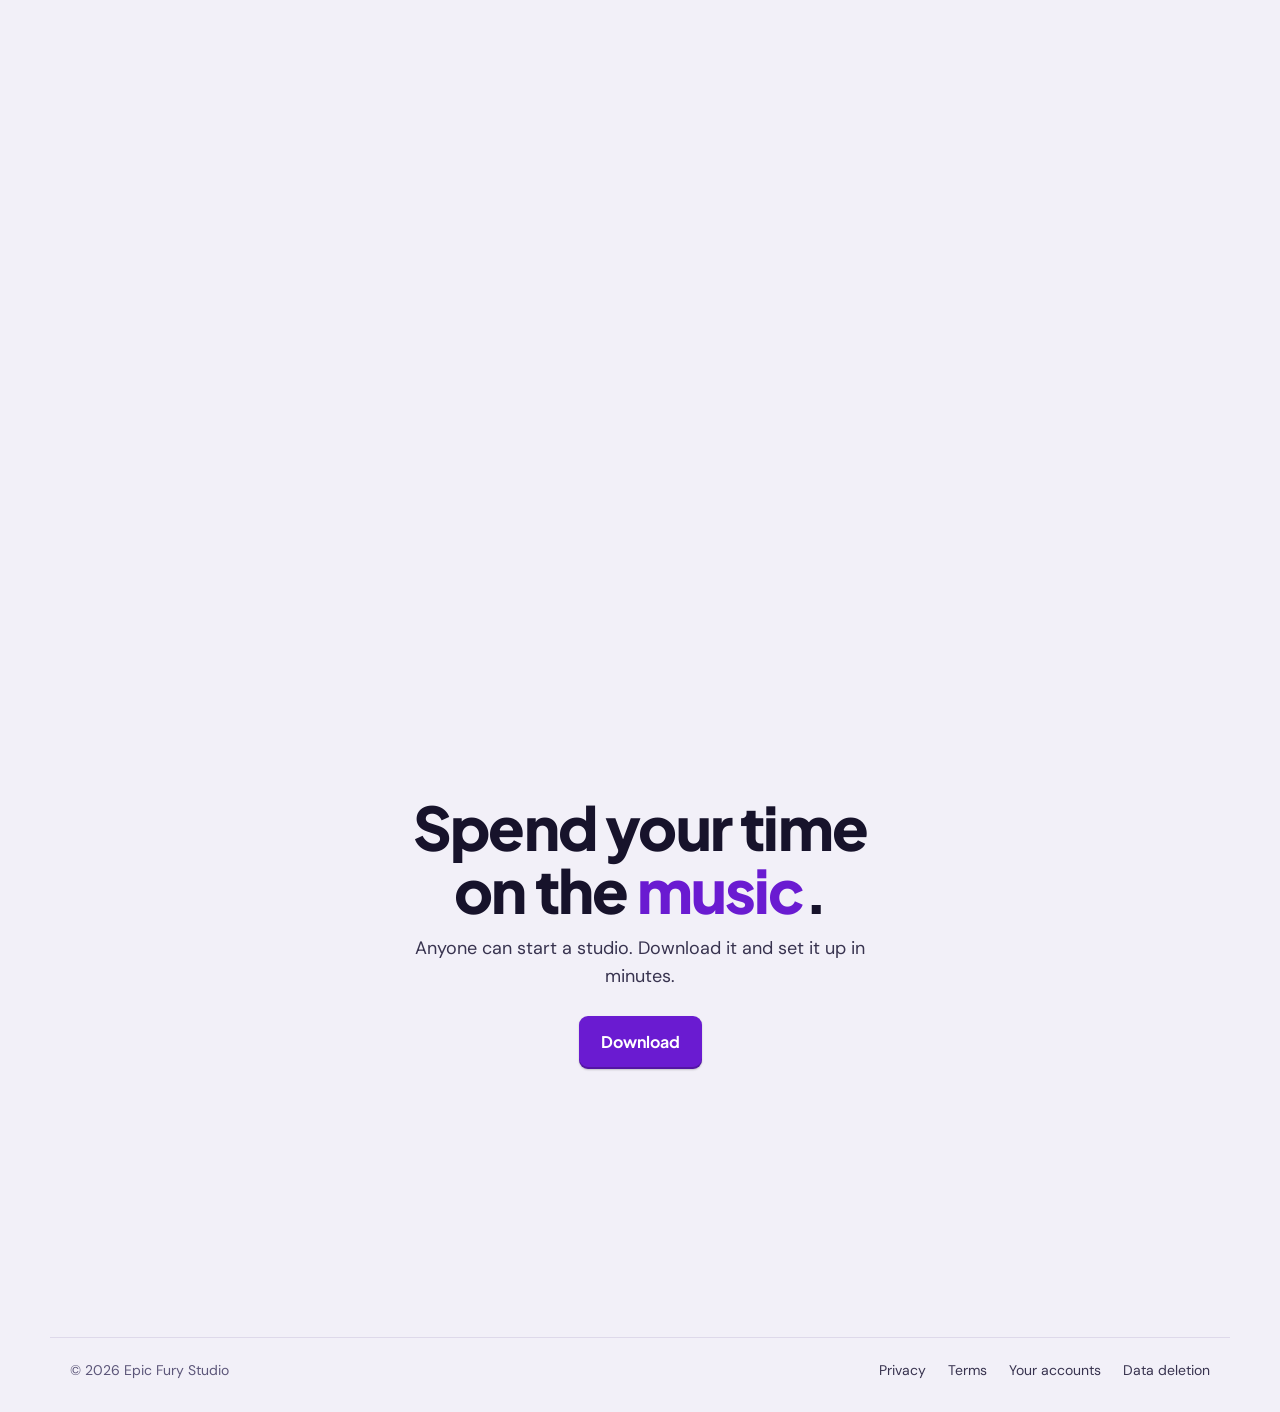
==== commit 555195aa: "Site: an Epic Fury Editor download page at /editor /editor shows the free, offline editor with one D" ====
--- a/index.html
+++ b/index.html
@@ -49,6 +49,7 @@
           <button class="back" id="back" type="button">‹ I have an account</button>
         </div>
         <p class="invite" id="invite"><button type="button" id="toWait" hidden>Join the waiting list</button>Joining a team? <button type="button" id="toCode" class="soft">Setup code</button></p>
+        <p class="invite">Just the video editor? <a href="/editor">Epic Fury Editor</a></p>
         <div class="specs" id="specs">
           <span class="chip"><svg viewBox="0 0 24 24" fill="currentColor" aria-hidden="true"><path d="M16.4 12.6c0-2.4 2-3.5 2-3.6-1.1-1.6-2.8-1.8-3.4-1.8-1.4-.2-2.8.8-3.5.8-.7 0-1.9-.8-3.1-.8-1.6 0-3 .9-3.8 2.3-1.6 2.8-.4 7 1.2 9.3.8 1.1 1.7 2.4 2.9 2.3 1.2 0 1.6-.7 3-.7s1.8.7 3 .7c1.3 0 2.1-1.1 2.8-2.3.9-1.3 1.3-2.6 1.3-2.6s-2.4-1-2.4-3.6zM14.1 5.6c.6-.8 1.1-1.9 1-3-1 0-2.1.7-2.8 1.5-.6.7-1.2 1.8-1 2.9 1.1.1 2.1-.6 2.8-1.4z"/></svg>Mac with Apple silicon</span>
           <span class="chip"><svg viewBox="0 0 24 24" fill="none" stroke="currentColor" stroke-width="2" stroke-linecap="round" stroke-linejoin="round" aria-hidden="true"><rect x="7" y="2.5" width="10" height="19" rx="2.5"/><path d="M11 18.5h2"/></svg>iPhone</span>
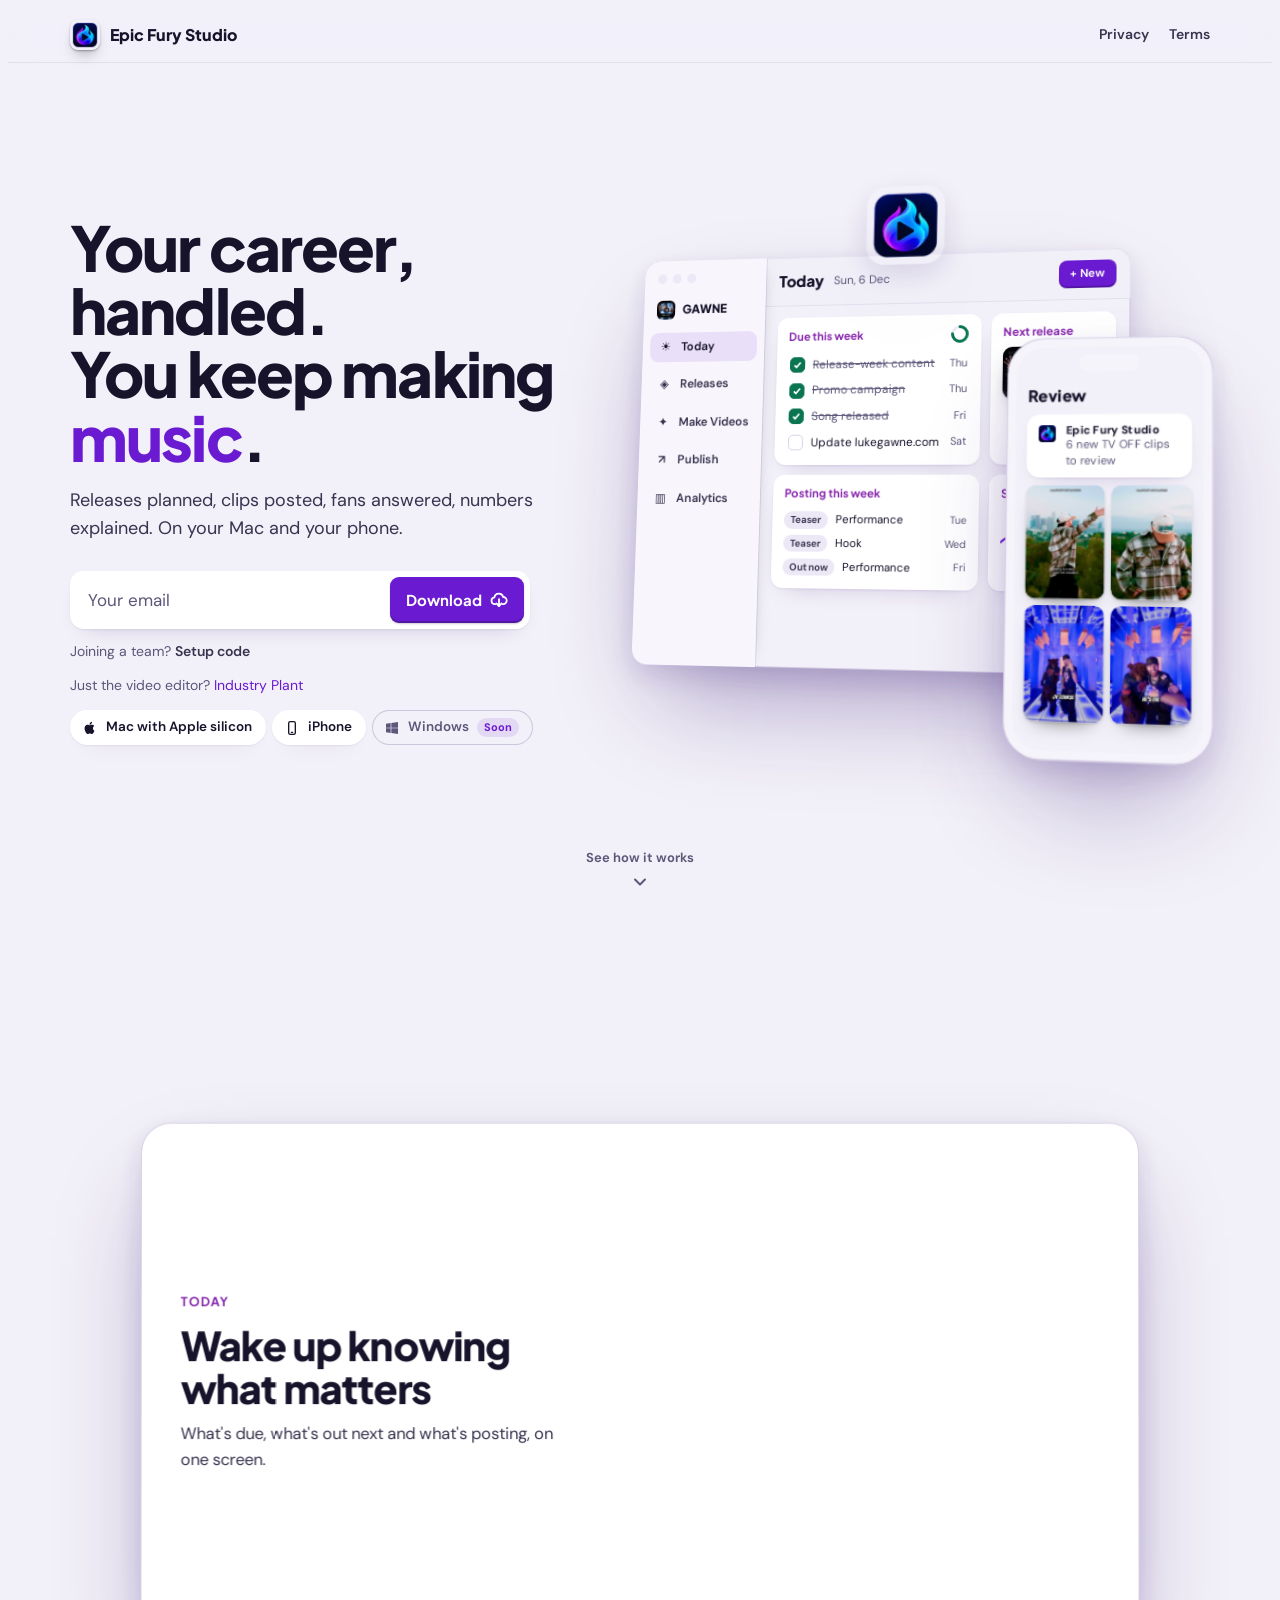
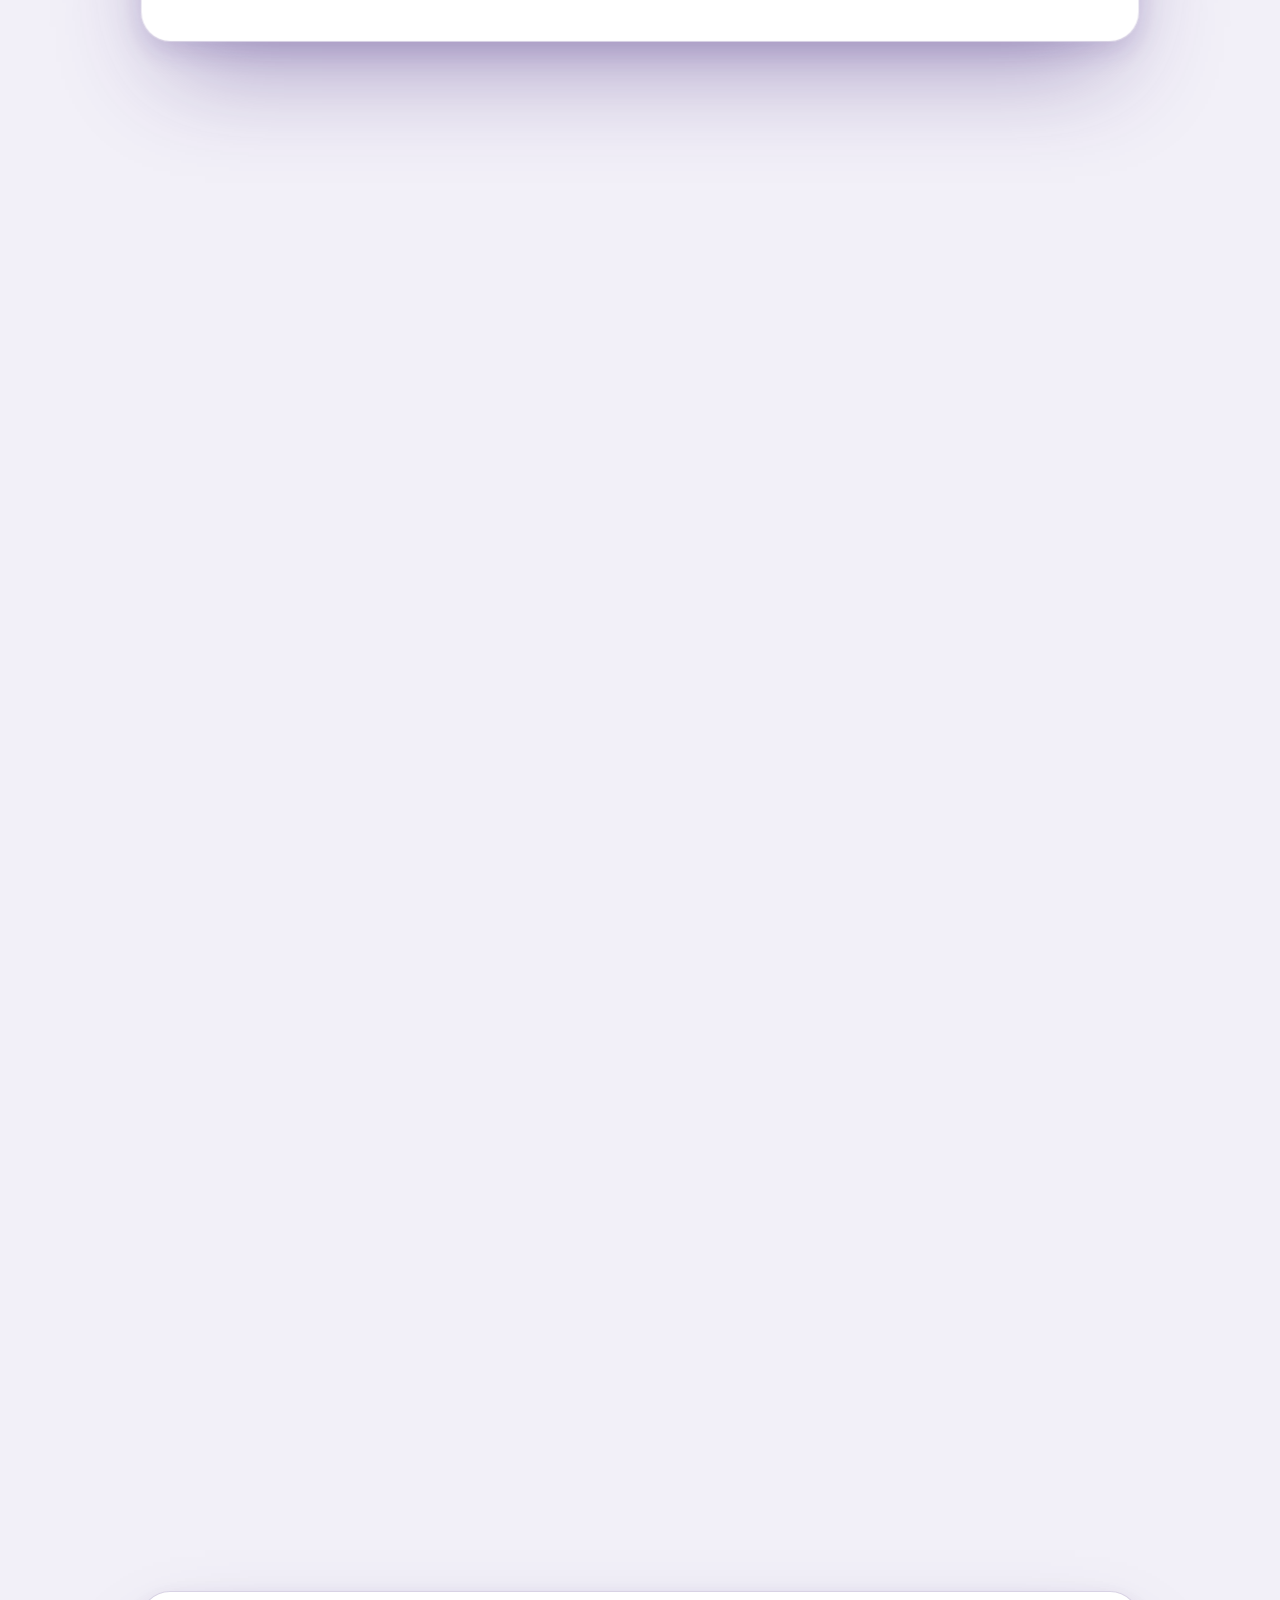
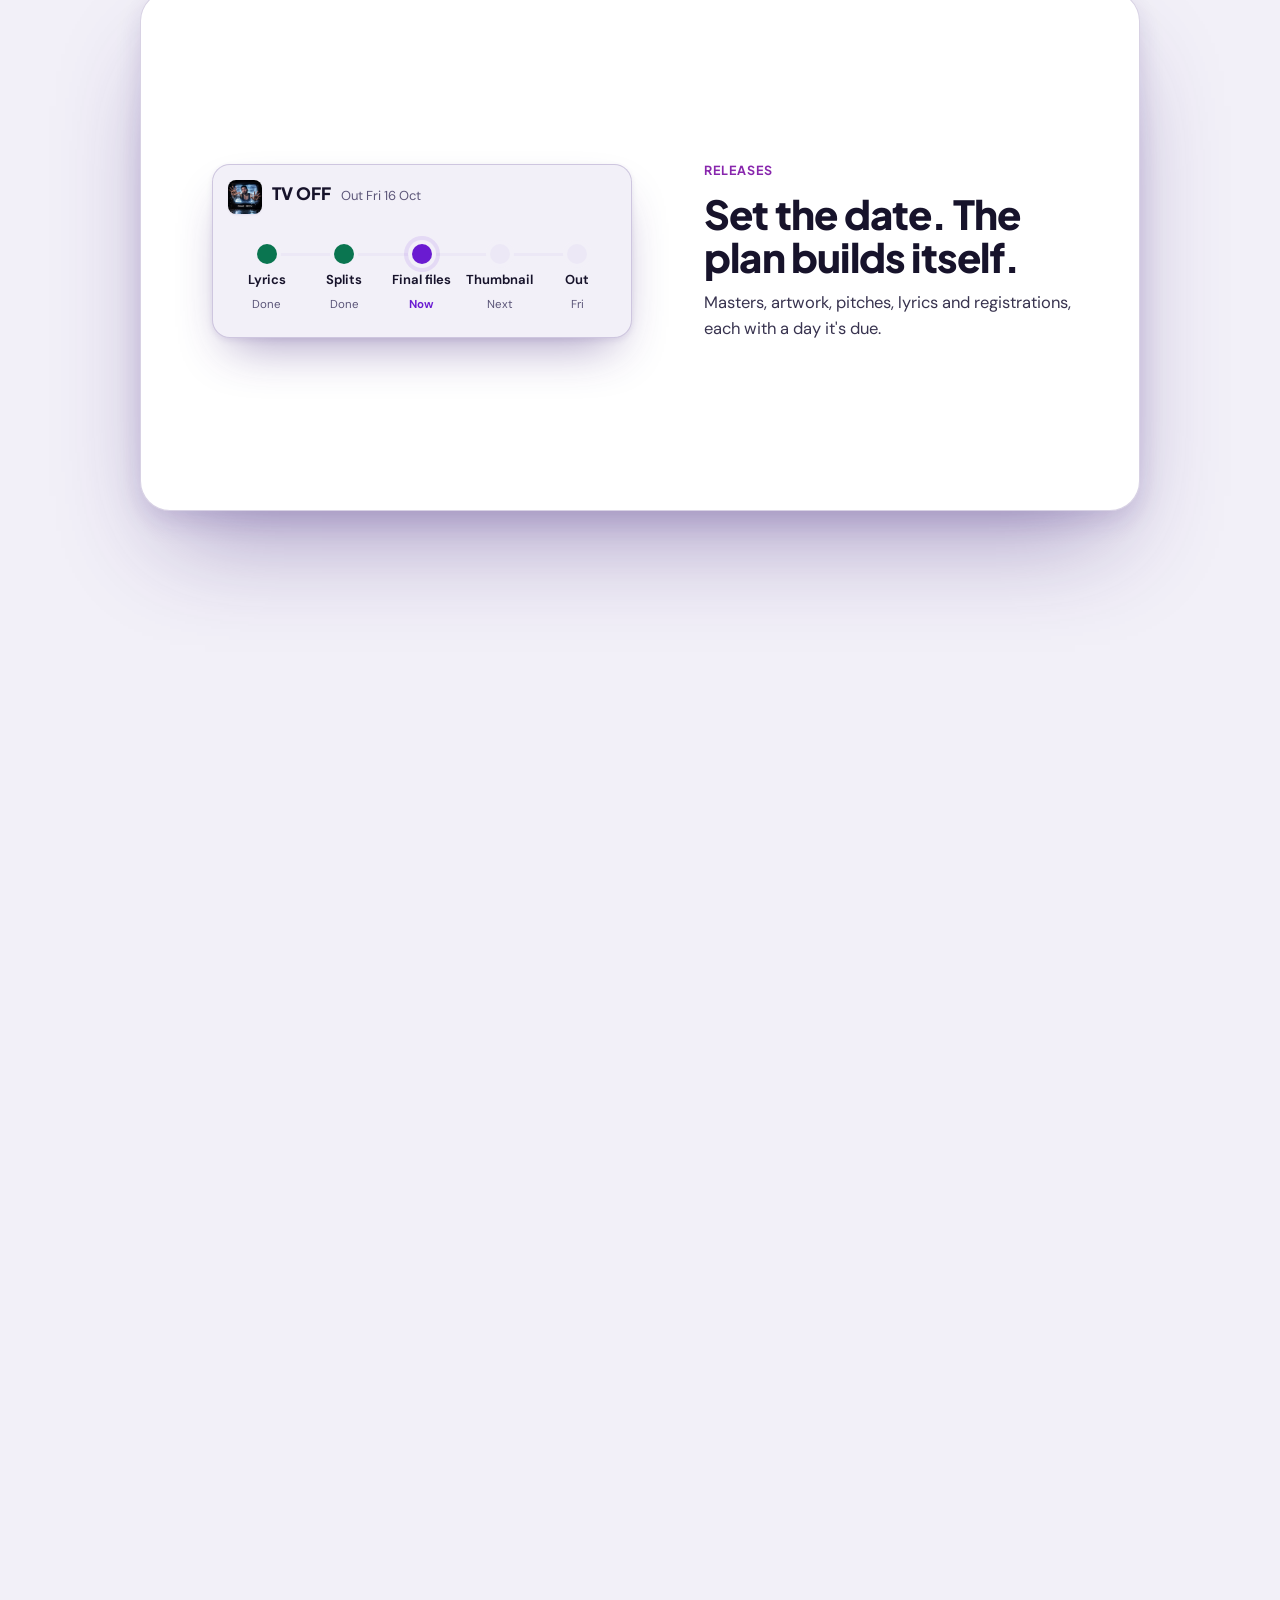
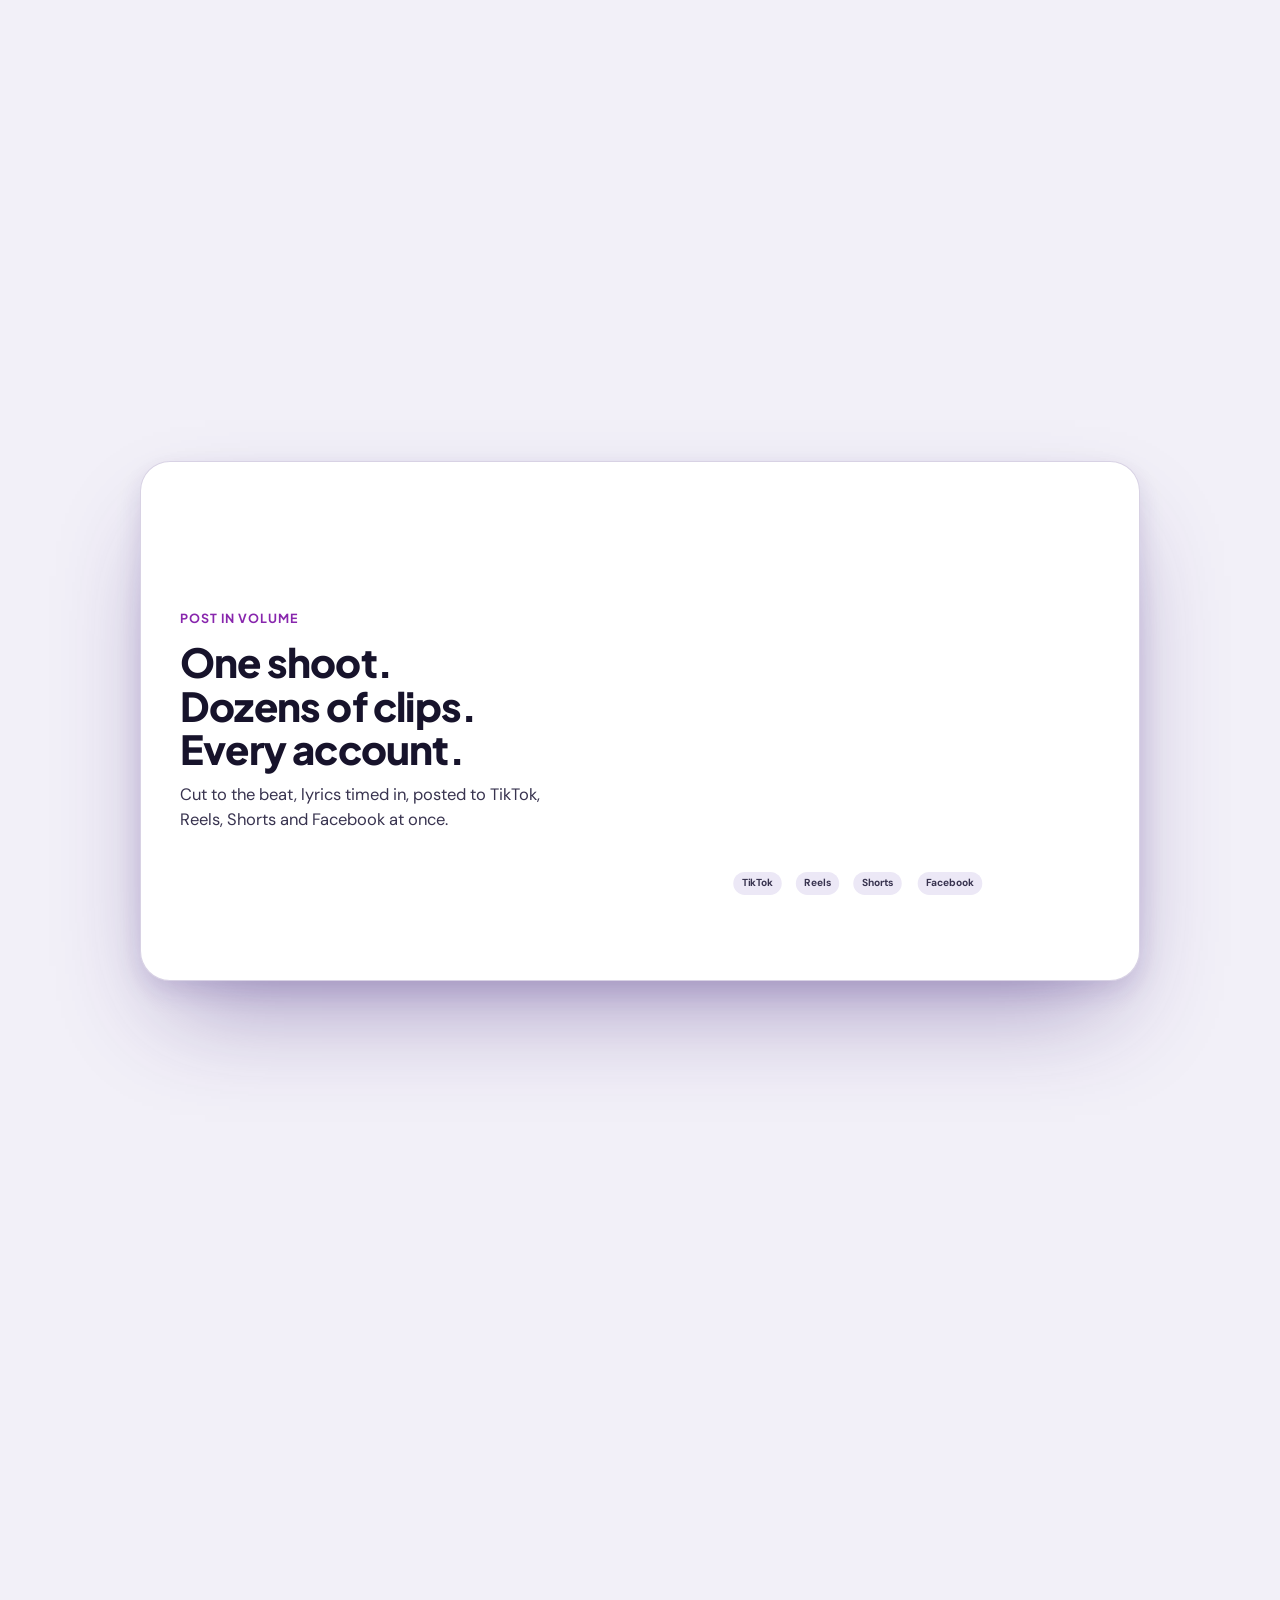
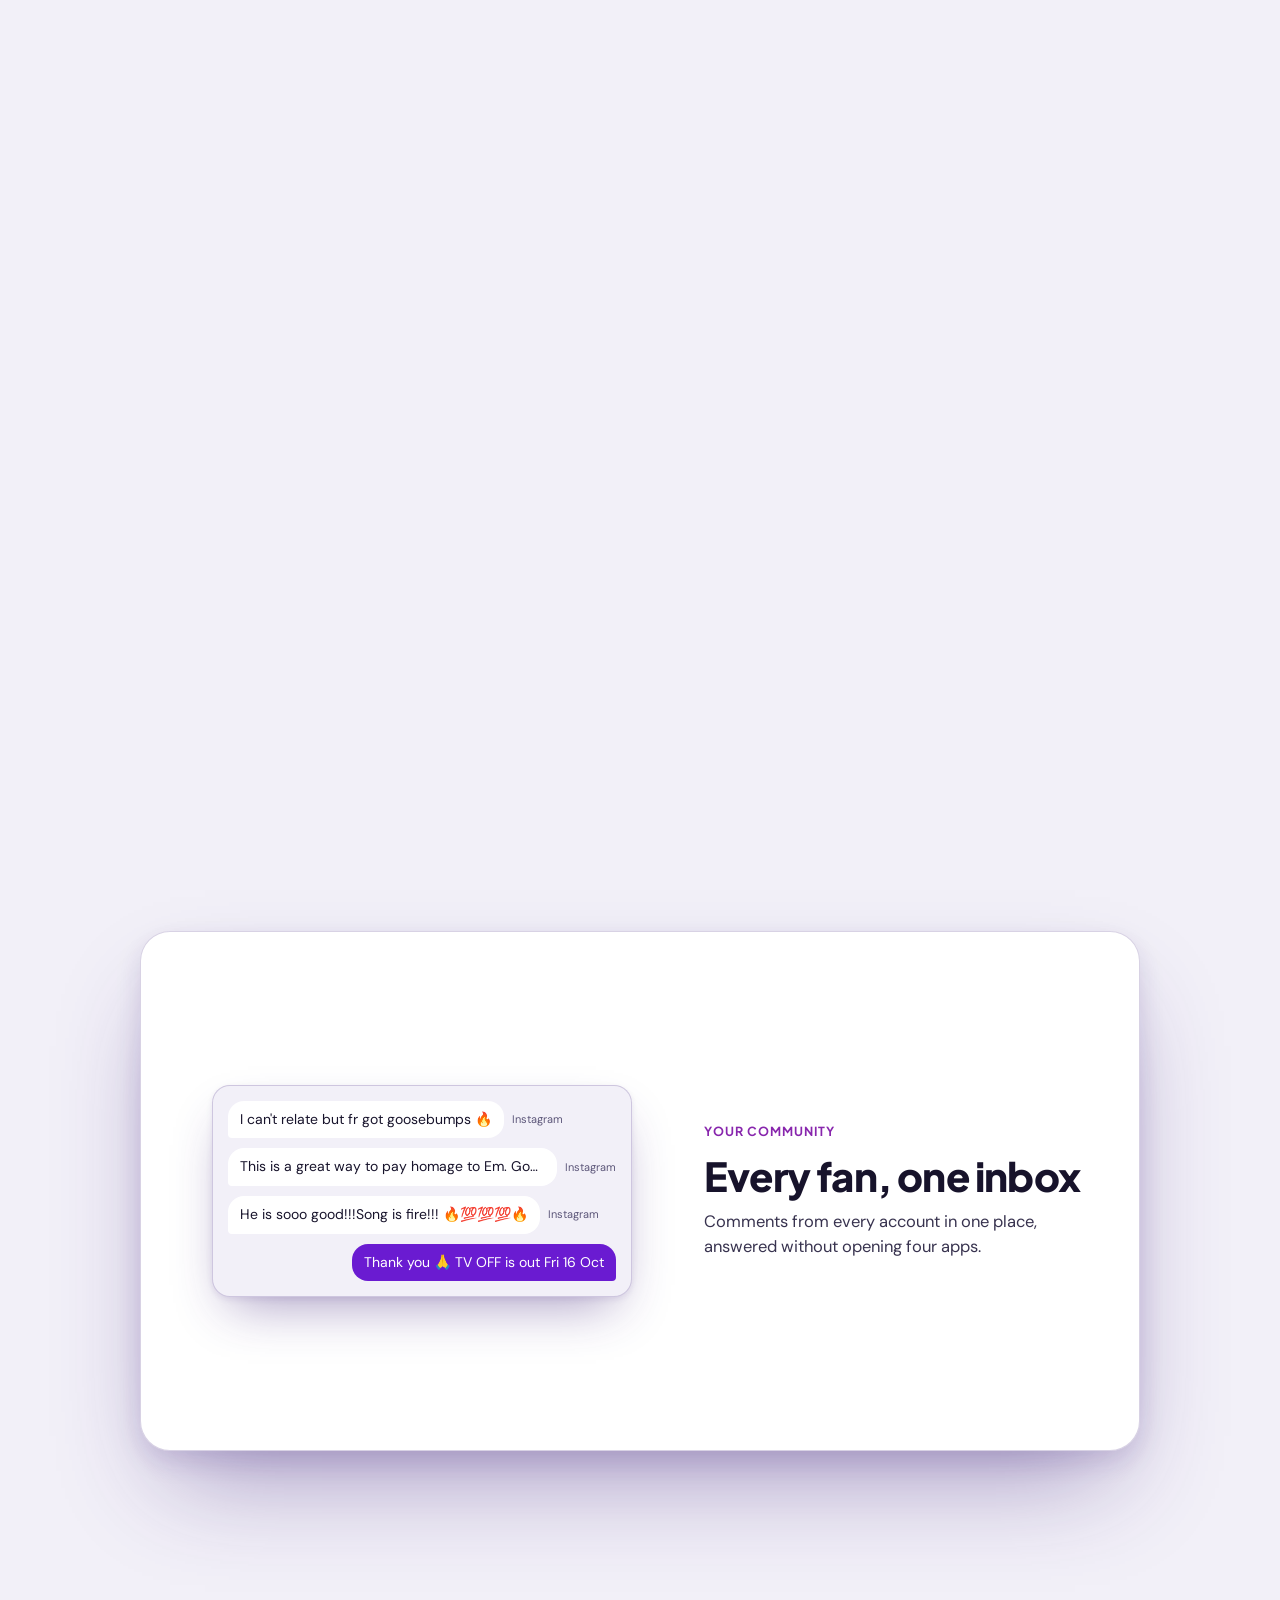
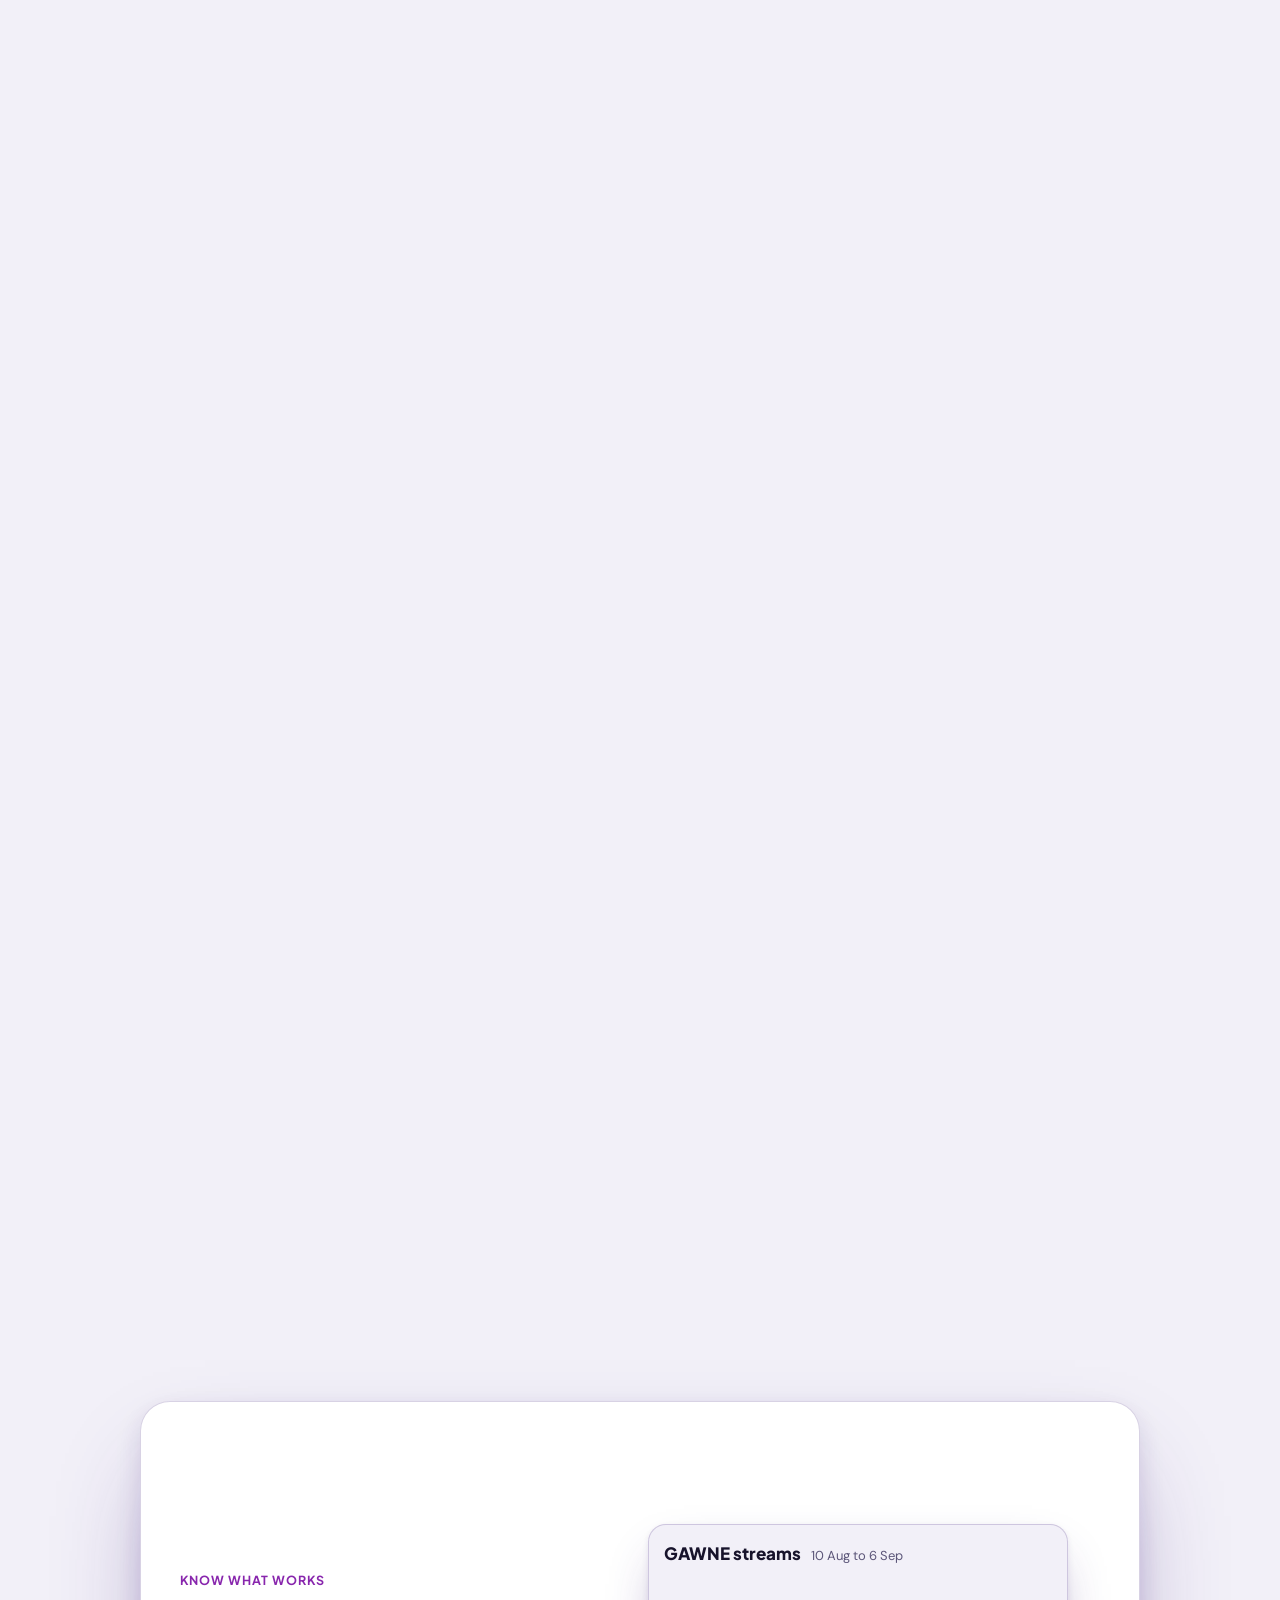
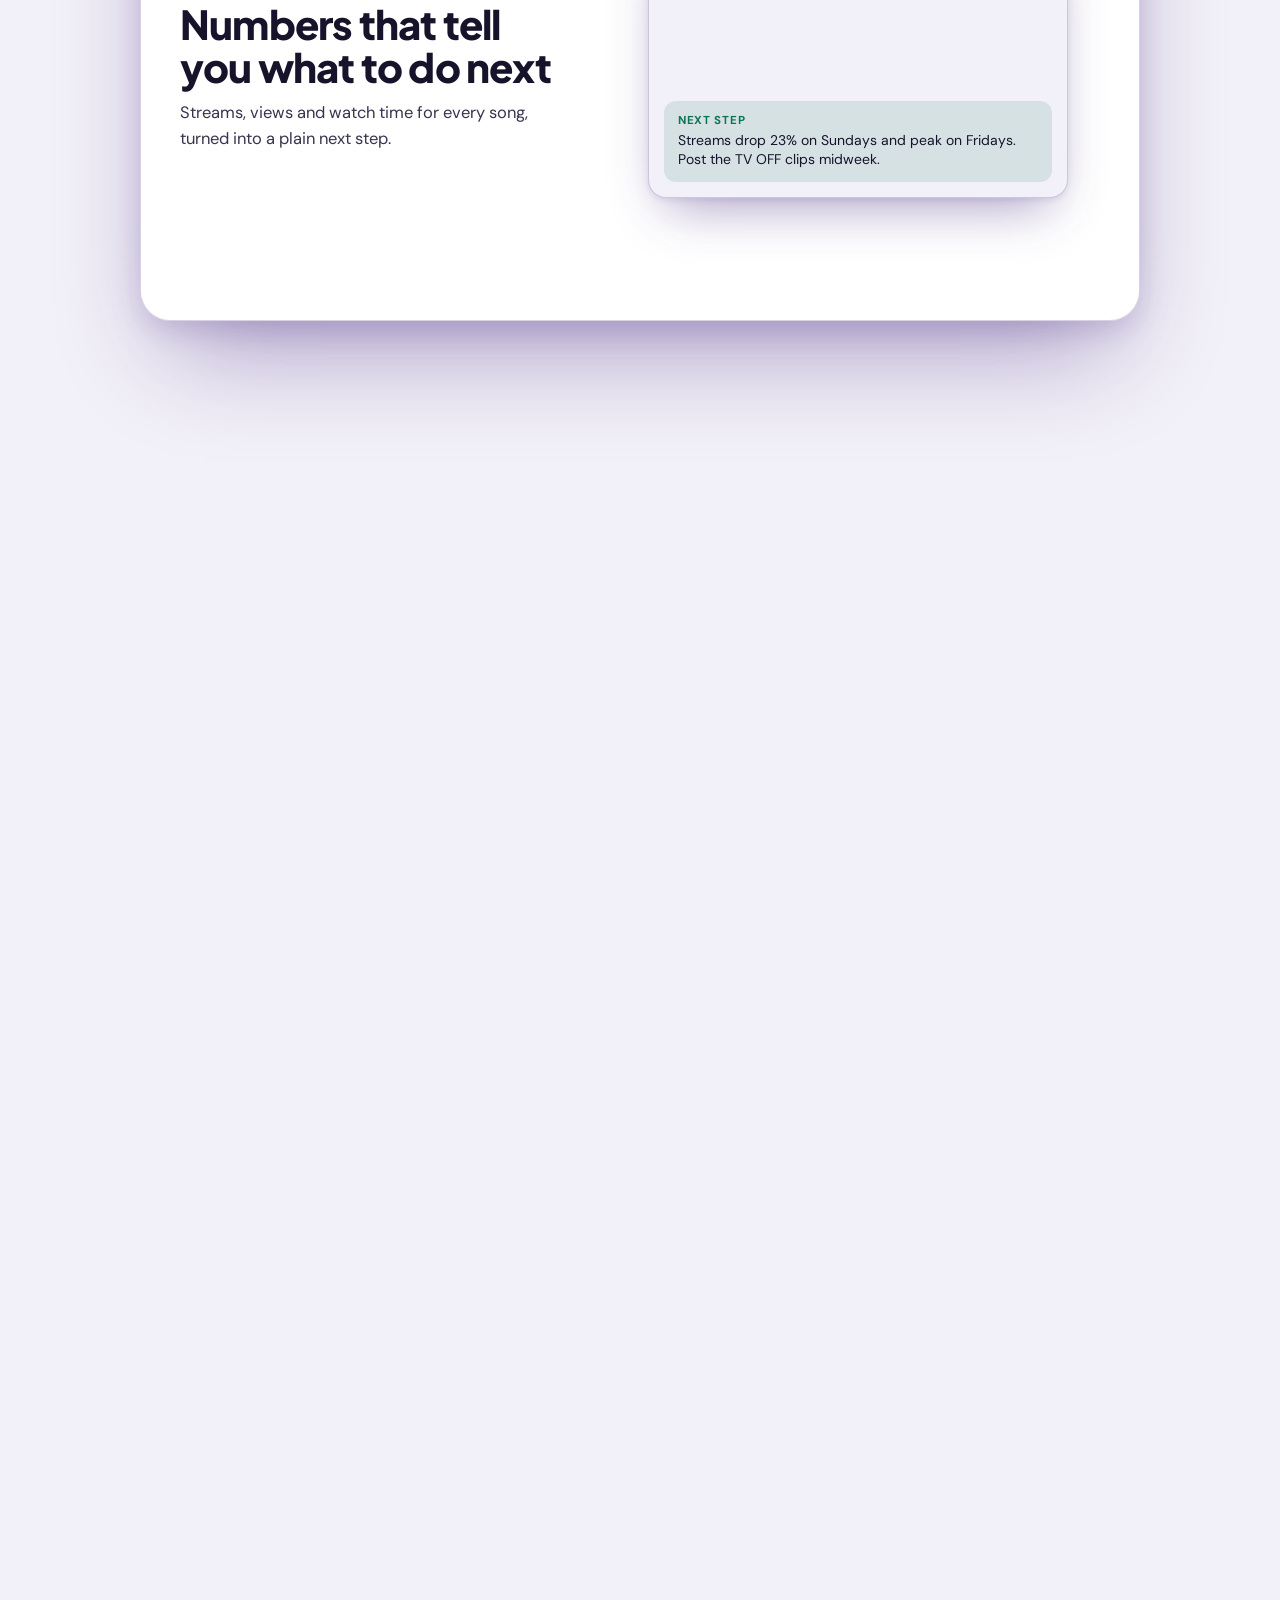
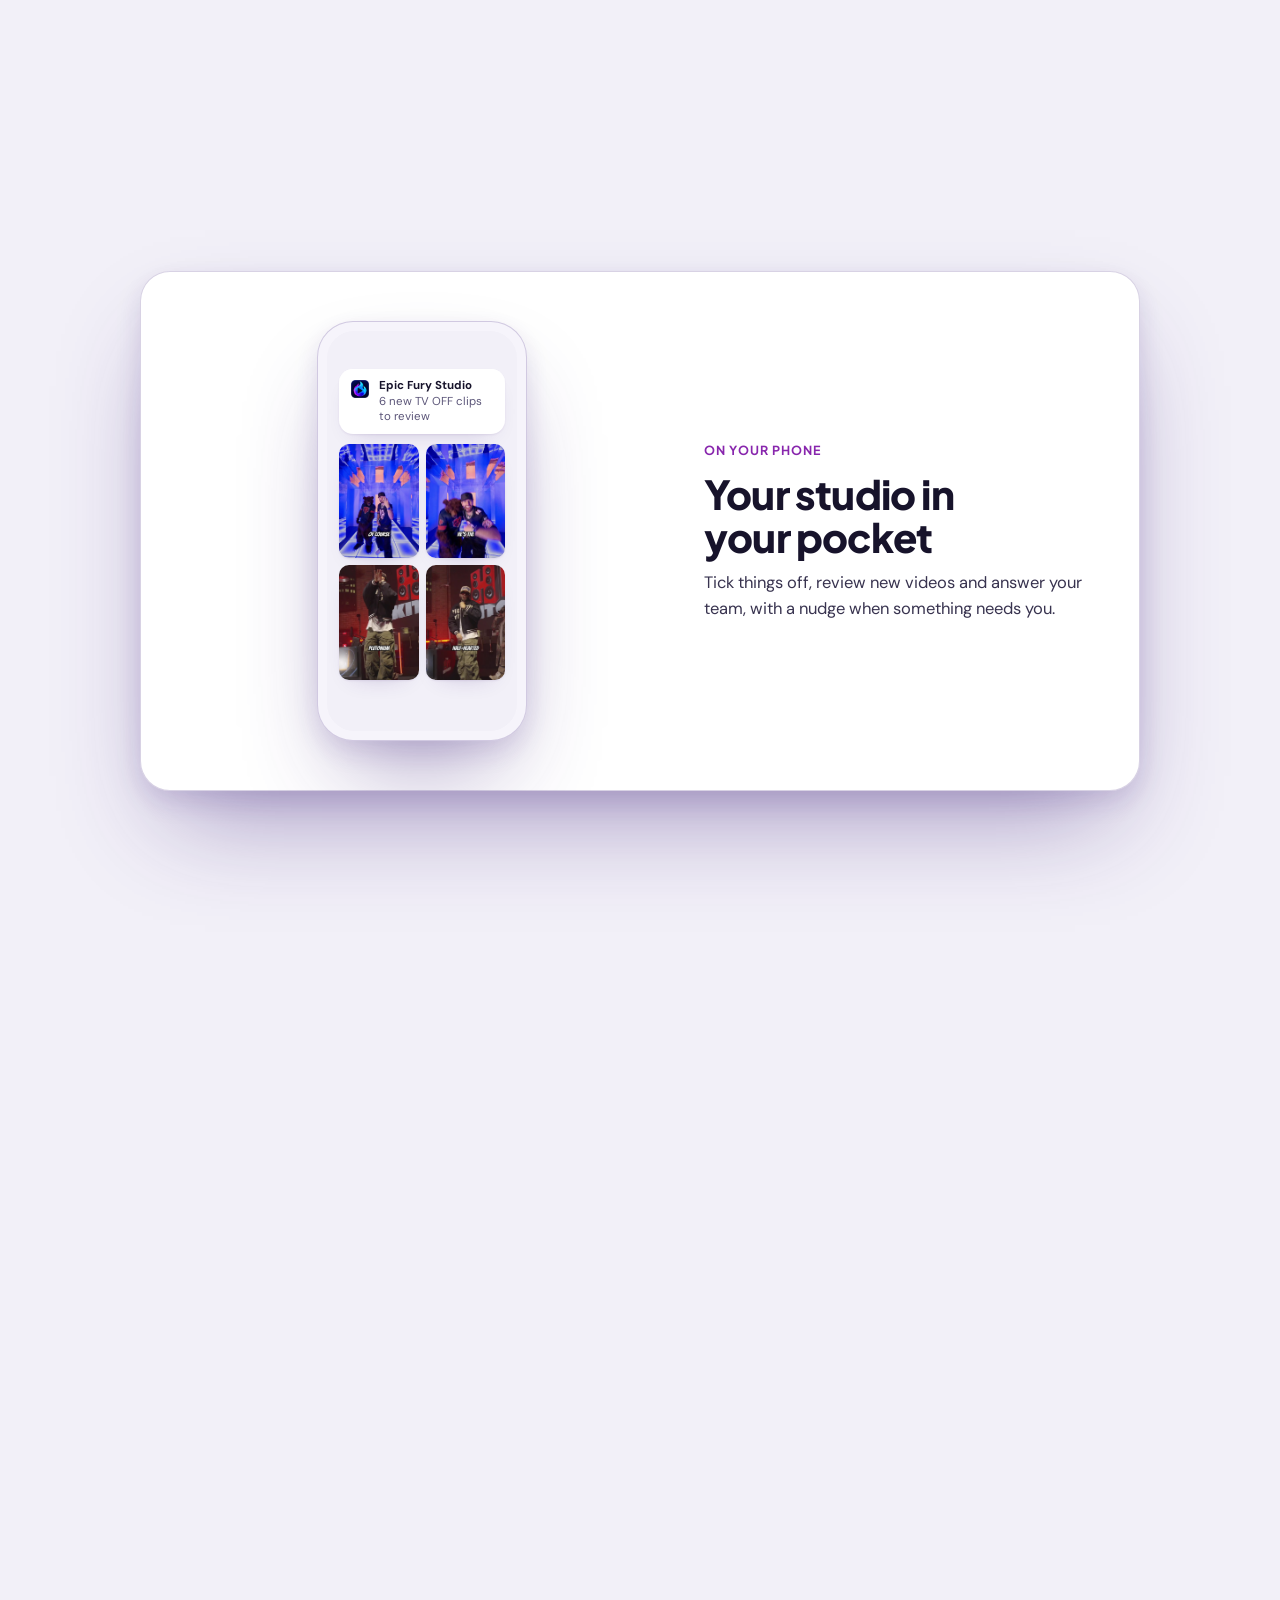
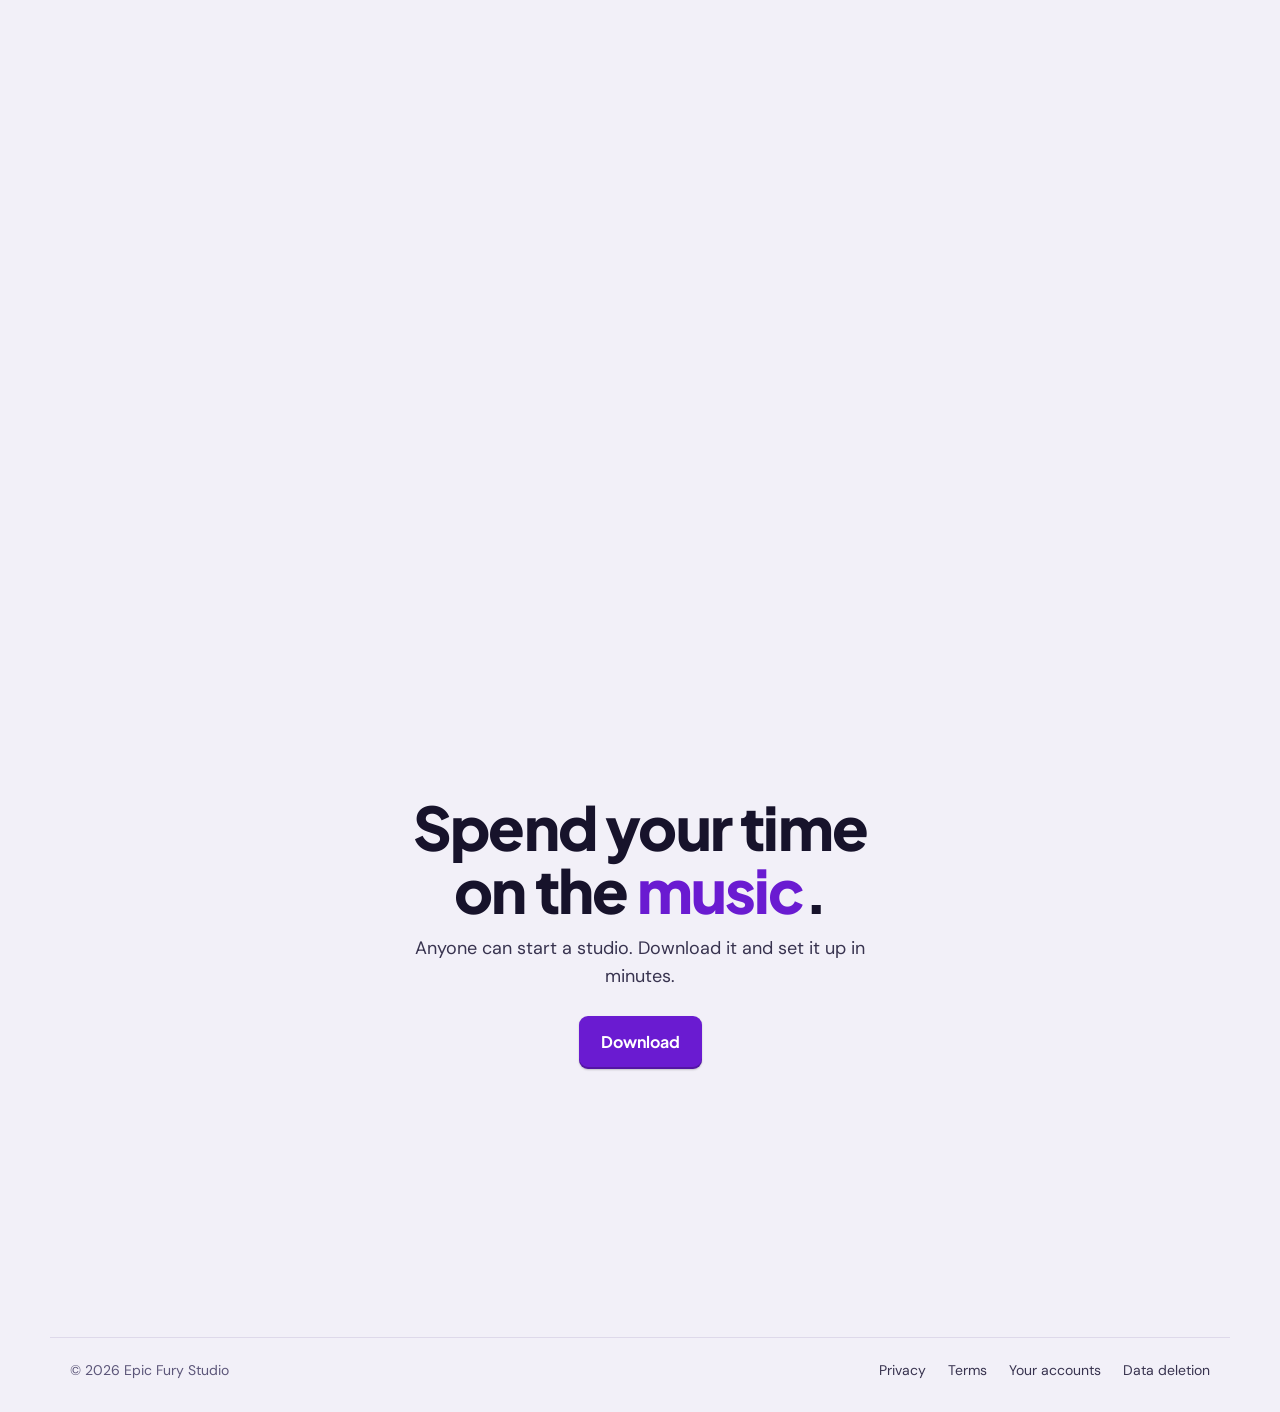
==== commit 2663110d: "Site: the /editor page is Industry Plant, in Industry Plant's look Co-Authored-By: Claude Opus 5.5 <" ====
--- a/index.html
+++ b/index.html
@@ -49,7 +49,7 @@
           <button class="back" id="back" type="button">‹ I have an account</button>
         </div>
         <p class="invite" id="invite"><button type="button" id="toWait" hidden>Join the waiting list</button>Joining a team? <button type="button" id="toCode" class="soft">Setup code</button></p>
-        <p class="invite">Just the video editor? <a href="/editor">Epic Fury Editor</a></p>
+        <p class="invite">Just the video editor? <a href="/editor">Industry Plant</a></p>
         <div class="specs" id="specs">
           <span class="chip"><svg viewBox="0 0 24 24" fill="currentColor" aria-hidden="true"><path d="M16.4 12.6c0-2.4 2-3.5 2-3.6-1.1-1.6-2.8-1.8-3.4-1.8-1.4-.2-2.8.8-3.5.8-.7 0-1.9-.8-3.1-.8-1.6 0-3 .9-3.8 2.3-1.6 2.8-.4 7 1.2 9.3.8 1.1 1.7 2.4 2.9 2.3 1.2 0 1.6-.7 3-.7s1.8.7 3 .7c1.3 0 2.1-1.1 2.8-2.3.9-1.3 1.3-2.6 1.3-2.6s-2.4-1-2.4-3.6zM14.1 5.6c.6-.8 1.1-1.9 1-3-1 0-2.1.7-2.8 1.5-.6.7-1.2 1.8-1 2.9 1.1.1 2.1-.6 2.8-1.4z"/></svg>Mac with Apple silicon</span>
           <span class="chip"><svg viewBox="0 0 24 24" fill="none" stroke="currentColor" stroke-width="2" stroke-linecap="round" stroke-linejoin="round" aria-hidden="true"><rect x="7" y="2.5" width="10" height="19" rx="2.5"/><path d="M11 18.5h2"/></svg>iPhone</span>
